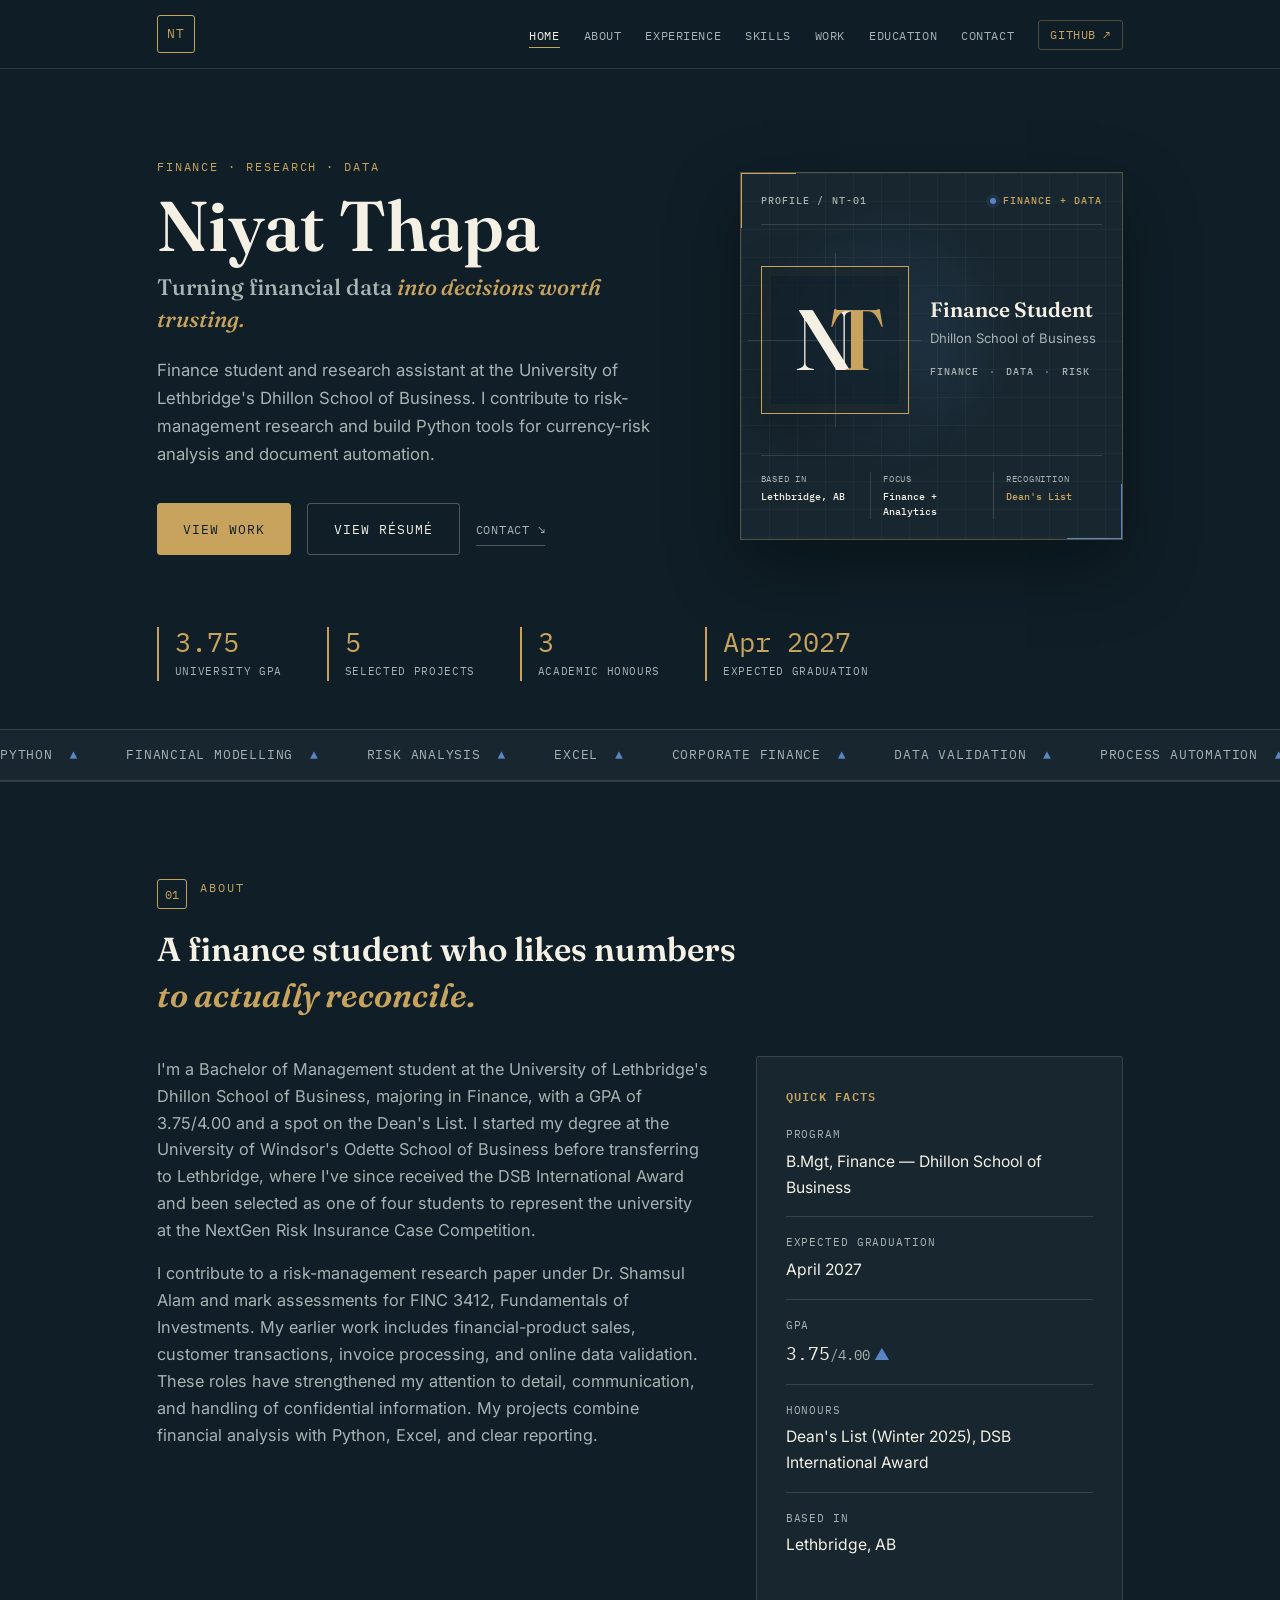
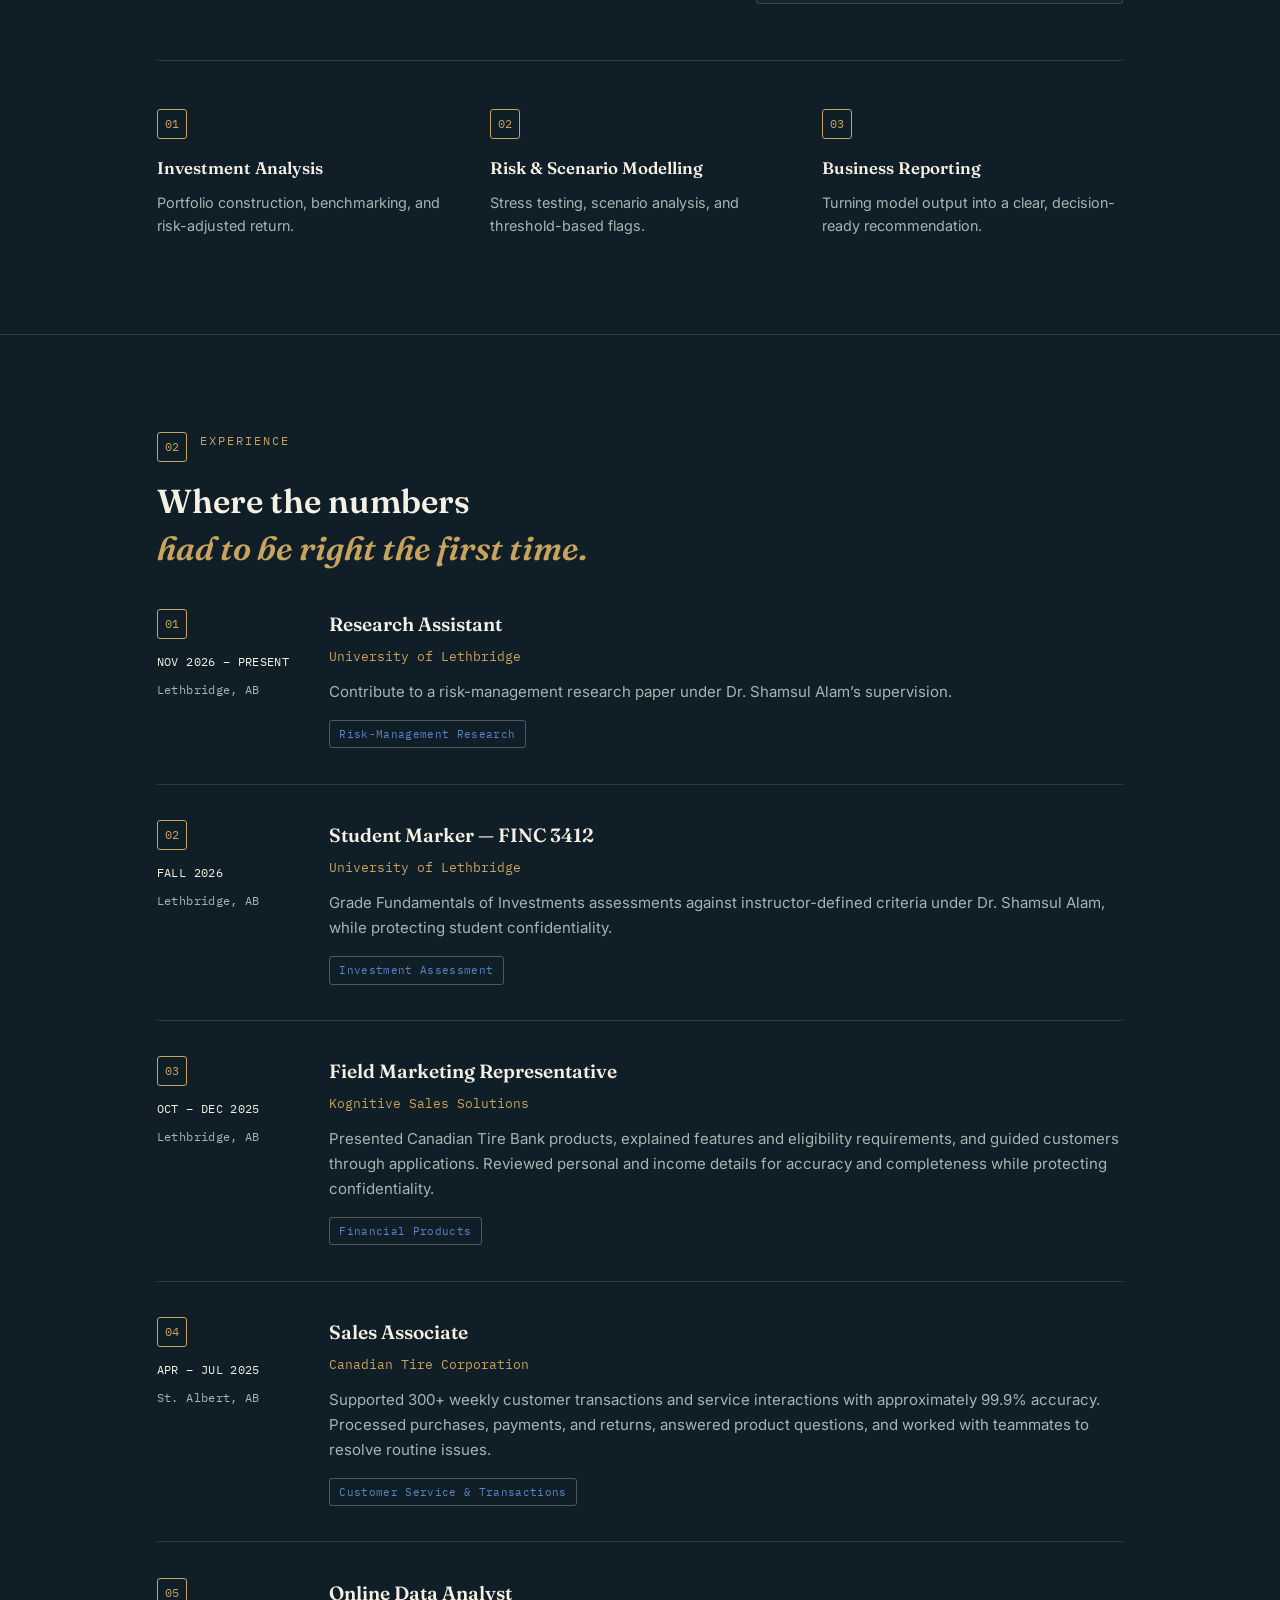
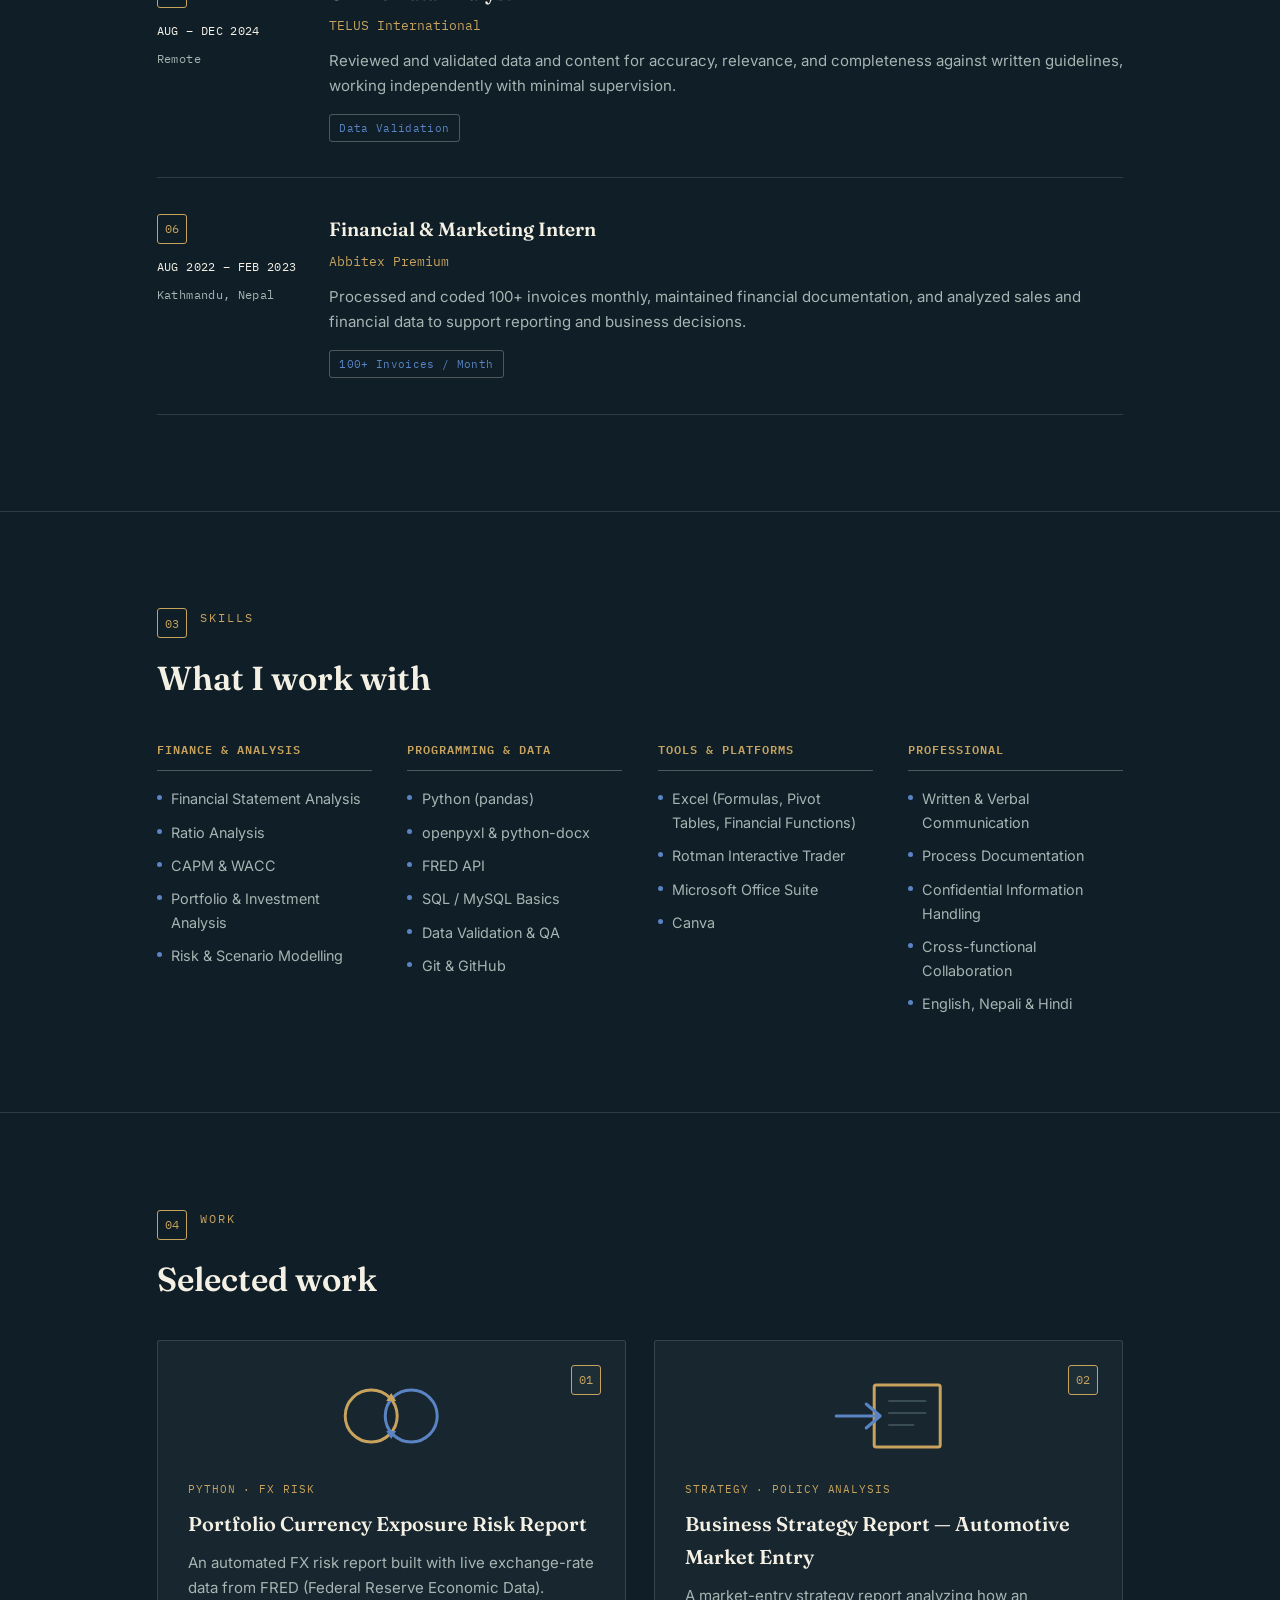
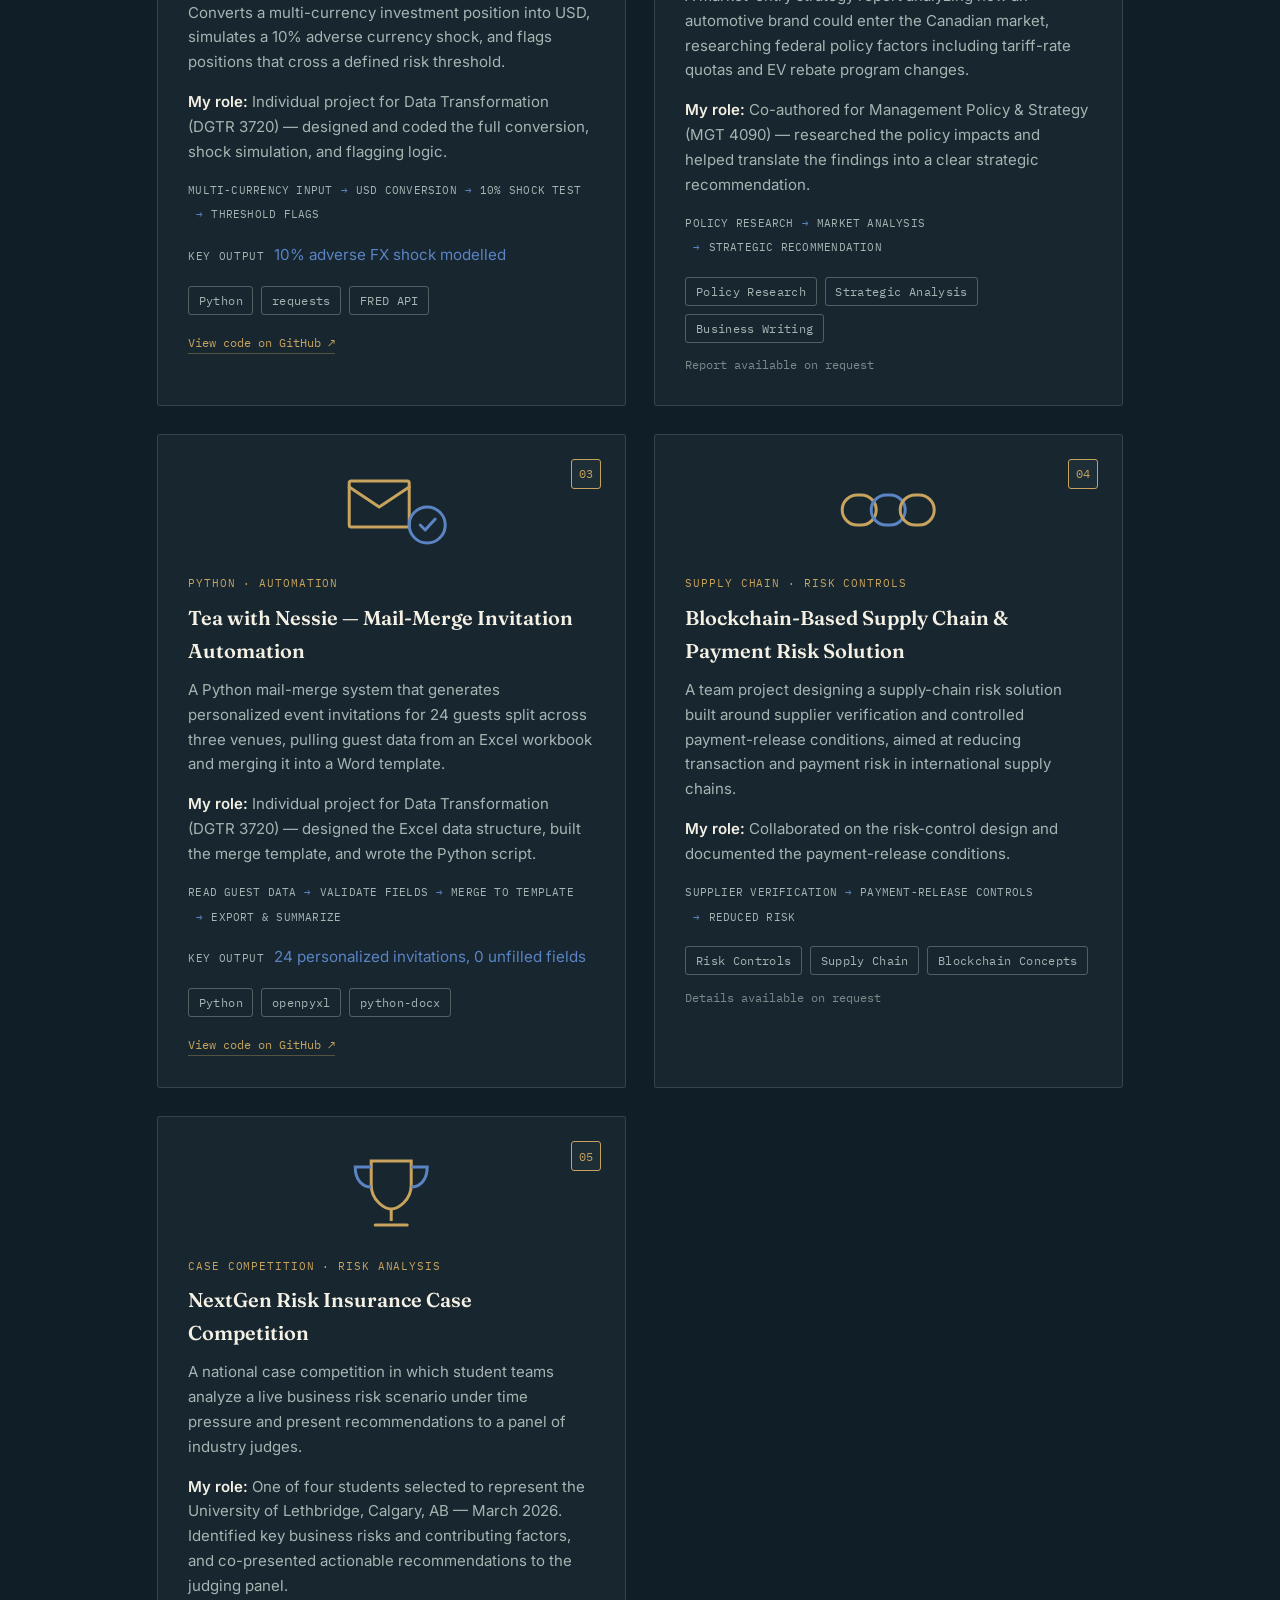
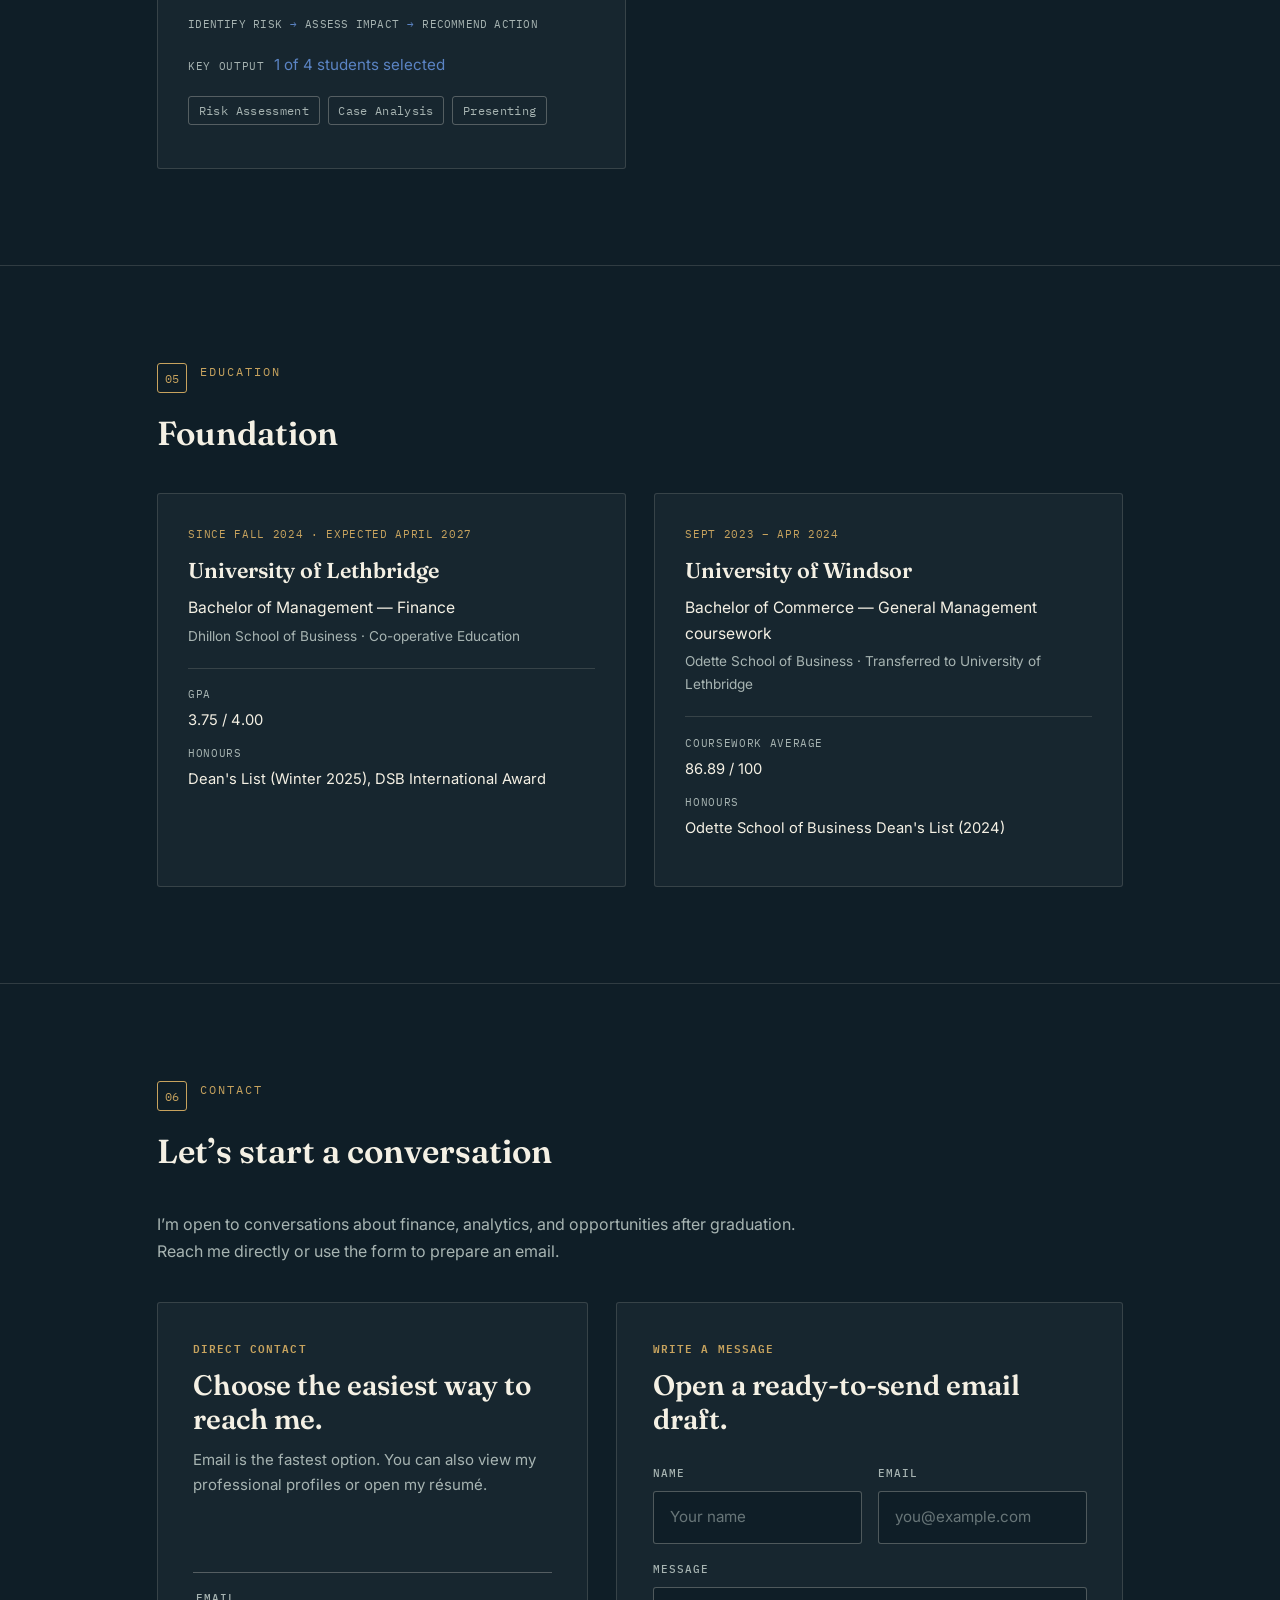
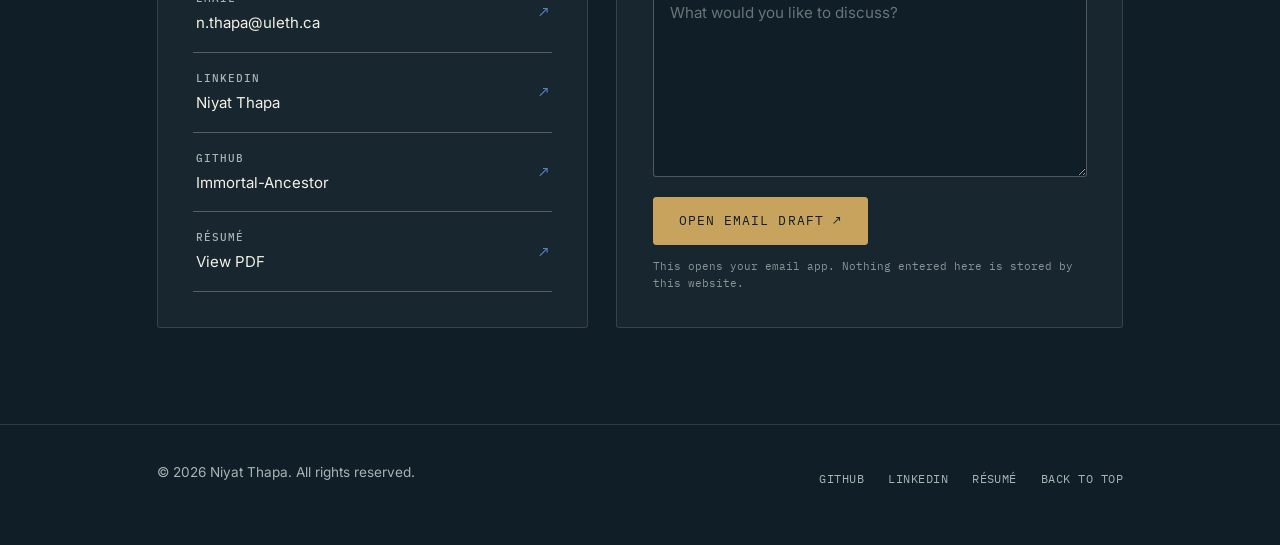
==== index.html @ 7228354c "Update Niyat Thapa’s portfolio and current experience" ====
<!DOCTYPE html>
<html lang="en">
<head>
    <meta charset="UTF-8">
    <meta name="viewport" content="width=device-width, initial-scale=1.0">
    <title>Niyat Thapa | Finance Portfolio</title>
    <meta name="description" content="Niyat Thapa — Finance student, research assistant, and student marker at the University of Lethbridge. Projects in financial analysis, Python automation, and risk.">
    <meta name="theme-color" content="#0F1E27">
    <meta property="og:title" content="Niyat Thapa | Finance Portfolio">
    <meta property="og:description" content="Finance, risk-management research, Python automation, and business strategy projects by Niyat Thapa.">
    <meta property="og:type" content="website">
    <meta property="og:url" content="https://immortal-ancestor.github.io/">
    <link rel="canonical" href="https://immortal-ancestor.github.io/">

    <link rel="preconnect" href="https://fonts.googleapis.com">
    <link rel="preconnect" href="https://fonts.gstatic.com" crossorigin>
    <link href="https://fonts.googleapis.com/css2?family=Fraunces:ital,opsz,wght@0,9..144,500;0,9..144,600;0,9..144,700;1,9..144,500;1,9..144,600&family=IBM+Plex+Mono:wght@400;500;600&family=Inter:wght@400;500;600;700&display=swap" rel="stylesheet">
    <link rel="stylesheet" href="style.css?v=20260805-nt3">
</head>
<body>

    <header class="site-header" id="siteHeader">
        <div class="container header-inner">
            <a href="#home" class="logo" aria-label="Niyat Thapa, back to top">
                <span class="logo-mark">NT</span>
            </a>

            <nav class="nav" aria-label="Primary">
                <ul class="nav-links" id="navLinks">
                    <li><a href="#home" class="nav-link">Home</a></li>
                    <li><a href="#about" class="nav-link">About</a></li>
                    <li><a href="#experience" class="nav-link">Experience</a></li>
                    <li><a href="#skills" class="nav-link">Skills</a></li>
                    <li><a href="#projects" class="nav-link">Work</a></li>
                    <li><a href="#education" class="nav-link">Education</a></li>
                    <li><a href="#contact" class="nav-link">Contact</a></li>
                    <li><a href="https://github.com/Immortal-Ancestor" class="nav-link nav-cta" target="_blank" rel="noopener">GitHub ↗</a></li>
                </ul>
            </nav>

            <button class="nav-toggle" id="navToggle" aria-label="Toggle navigation menu" aria-expanded="false" aria-controls="navLinks">
                <span></span><span></span><span></span>
            </button>
        </div>
    </header>

    <main>

        <!-- ================= HERO ================= -->
        <section class="hero" id="home">
            <div class="container hero-inner">
                <div class="hero-copy reveal">
                    <p class="eyebrow">FINANCE · RESEARCH · DATA</p>
                    <h1 class="hero-name">Niyat Thapa</h1>
                    <p class="hero-tagline">Turning financial data <em>into decisions worth trusting.</em></p>
                    <p class="hero-intro">
                        Finance student and research assistant at the University of
                        Lethbridge's Dhillon School of Business. I contribute to
                        risk-management research and build Python tools for currency-risk
                        analysis and document automation.
                    </p>
                    <div class="hero-actions">
                        <a href="#projects" class="btn btn-primary">View Work</a>
                        <a href="niyat-thapa-resume.pdf" class="btn btn-ghost" target="_blank" rel="noopener">View Résumé</a>
                        <a href="#contact" class="hero-text-link">Contact ↘</a>
                    </div>
                </div>

                <div class="hero-visual reveal">
                    <article class="identity-card" aria-label="Niyat Thapa profile">
                        <div class="identity-topline">
                            <span>PROFILE / NT-01</span>
                            <span class="identity-status"><i aria-hidden="true"></i>Finance + Data</span>
                        </div>

                        <div class="identity-core">
                            <div class="identity-monogram" aria-hidden="true">
                                <span class="monogram-n">N</span>
                                <span class="monogram-t">T</span>
                            </div>
                            <div class="identity-summary">
                                <p class="identity-role">Finance Student</p>
                                <p class="identity-school">Dhillon School of Business</p>
                                <p class="identity-specialism">Finance <span>·</span> Data <span>·</span> Risk</p>
                            </div>
                        </div>

                        <dl class="identity-details">
                            <div>
                                <dt>Based in</dt>
                                <dd>Lethbridge, AB</dd>
                            </div>
                            <div>
                                <dt>Focus</dt>
                                <dd>Finance + Analytics</dd>
                            </div>
                            <div class="identity-accent">
                                <dt>Recognition</dt>
                                <dd>Dean's List</dd>
                            </div>
                        </dl>
                    </article>
                </div>
            </div>

            <div class="container">
                <div class="stat-strip reveal">
                    <div class="stat-tile">
                        <span class="stat-value" data-count="3.75" data-decimals="2">3.75</span>
                        <span class="stat-label">University GPA</span>
                    </div>
                    <div class="stat-tile">
                        <span class="stat-value" data-count="5" data-decimals="0">5</span>
                        <span class="stat-label">Selected Projects</span>
                    </div>
                    <div class="stat-tile">
                        <span class="stat-value" data-count="3" data-decimals="0">3</span>
                        <span class="stat-label">Academic Honours</span>
                    </div>
                    <div class="stat-tile">
                        <span class="stat-static">Apr 2027</span>
                        <span class="stat-label">Expected Graduation</span>
                    </div>
                </div>
            </div>

            <div class="ticker" aria-hidden="true">
                <div class="ticker-track">
                    <span>PYTHON&nbsp;<em>▲</em></span>
                    <span>FINANCIAL MODELLING&nbsp;<em>▲</em></span>
                    <span>RISK ANALYSIS&nbsp;<em>▲</em></span>
                    <span>EXCEL&nbsp;<em>▲</em></span>
                    <span>CORPORATE FINANCE&nbsp;<em>▲</em></span>
                    <span>DATA VALIDATION&nbsp;<em>▲</em></span>
                    <span>PROCESS AUTOMATION&nbsp;<em>▲</em></span>
                    <span>INVESTMENT RESEARCH&nbsp;<em>▲</em></span>
                    <span>PYTHON&nbsp;<em>▲</em></span>
                    <span>FINANCIAL MODELLING&nbsp;<em>▲</em></span>
                    <span>RISK ANALYSIS&nbsp;<em>▲</em></span>
                    <span>EXCEL&nbsp;<em>▲</em></span>
                    <span>CORPORATE FINANCE&nbsp;<em>▲</em></span>
                    <span>DATA VALIDATION&nbsp;<em>▲</em></span>
                    <span>PROCESS AUTOMATION&nbsp;<em>▲</em></span>
                    <span>INVESTMENT RESEARCH&nbsp;<em>▲</em></span>
                </div>
            </div>
        </section>

        <!-- ================= ABOUT ================= -->
        <section class="section about" id="about">
            <div class="container">
                <div class="eyebrow-row reveal">
                    <span class="index-chip">01</span>
                    <p class="eyebrow">ABOUT</p>
                </div>
                <h2 class="section-title reveal">A finance student who likes numbers<br><em>to actually reconcile.</em></h2>

                <div class="about-grid">
                    <div class="about-text reveal">
                        <p>
                            I'm a Bachelor of Management student at the University
                            of Lethbridge's Dhillon School of Business, majoring in Finance,
                            with a GPA of 3.75/4.00 and a spot on the Dean's List.
                            I started my degree at the University of Windsor's Odette School
                            of Business before transferring to Lethbridge, where I've since
                            received the DSB International Award and been selected as one of
                            four students to represent the university at the NextGen Risk
                            Insurance Case Competition.
                        </p>
                        <p>
                            I contribute to a risk-management research paper under
                            Dr. Shamsul Alam and mark assessments for FINC 3412,
                            Fundamentals of Investments. My earlier work includes
                            financial-product sales, customer transactions, invoice
                            processing, and online data validation. These roles have
                            strengthened my attention to detail, communication, and
                            handling of confidential information. My projects combine
                            financial analysis with Python, Excel, and clear reporting.
                        </p>
                    </div>

                    <aside class="fact-card reveal">
                        <h3>Quick Facts</h3>
                        <dl class="fact-list">
                            <div class="fact">
                                <dt>Program</dt>
                                <dd>B.Mgt, Finance — Dhillon School of Business</dd>
                            </div>
                            <div class="fact">
                                <dt>Expected Graduation</dt>
                                <dd>April 2027</dd>
                            </div>
                            <div class="fact">
                                <dt>GPA</dt>
                                <dd><span class="gpa">3.75<span class="gpa-max">/4.00</span></span> <span class="gpa-up" aria-hidden="true">▲</span></dd>
                            </div>
                            <div class="fact">
                                <dt>Honours</dt>
                                <dd>Dean's List (Winter 2025), DSB International Award</dd>
                            </div>
                            <div class="fact">
                                <dt>Based in</dt>
                                <dd>Lethbridge, AB</dd>
                            </div>
                        </dl>
                    </aside>
                </div>

                <div class="focus-triad">
                    <div class="focus-item reveal">
                        <span class="index-chip">01</span>
                        <h4>Investment Analysis</h4>
                        <p>Portfolio construction, benchmarking, and risk-adjusted return.</p>
                    </div>
                    <div class="focus-item reveal">
                        <span class="index-chip">02</span>
                        <h4>Risk &amp; Scenario Modelling</h4>
                        <p>Stress testing, scenario analysis, and threshold-based flags.</p>
                    </div>
                    <div class="focus-item reveal">
                        <span class="index-chip">03</span>
                        <h4>Business Reporting</h4>
                        <p>Turning model output into a clear, decision-ready recommendation.</p>
                    </div>
                </div>
            </div>
        </section>

        <!-- ================= EXPERIENCE ================= -->
        <section class="section experience" id="experience">
            <div class="container">
                <div class="eyebrow-row reveal">
                    <span class="index-chip">02</span>
                    <p class="eyebrow">EXPERIENCE</p>
                </div>
                <h2 class="section-title reveal">Where the numbers<br><em>had to be right the first time.</em></h2>

                <div class="timeline">
                    <article class="timeline-item reveal">
                        <div class="timeline-meta">
                            <span class="index-chip">01</span>
                            <p class="timeline-dates">NOV 2026 – PRESENT</p>
                            <p class="timeline-place">Lethbridge, AB</p>
                        </div>
                        <div class="timeline-body">
                            <h3>Research Assistant</h3>
                            <p class="timeline-company">University of Lethbridge</p>
                            <p class="timeline-desc">Contribute to a risk-management research paper under Dr. Shamsul Alam’s supervision.</p>
                            <span class="timeline-tag">Risk-Management Research</span>
                        </div>
                    </article>

                    <article class="timeline-item reveal">
                        <div class="timeline-meta">
                            <span class="index-chip">02</span>
                            <p class="timeline-dates">FALL 2026</p>
                            <p class="timeline-place">Lethbridge, AB</p>
                        </div>
                        <div class="timeline-body">
                            <h3>Student Marker — FINC 3412</h3>
                            <p class="timeline-company">University of Lethbridge</p>
                            <p class="timeline-desc">Grade Fundamentals of Investments assessments against instructor-defined criteria under Dr. Shamsul Alam, while protecting student confidentiality.</p>
                            <span class="timeline-tag">Investment Assessment</span>
                        </div>
                    </article>

                    <article class="timeline-item reveal">
                        <div class="timeline-meta">
                            <span class="index-chip">03</span>
                            <p class="timeline-dates">OCT – DEC 2025</p>
                            <p class="timeline-place">Lethbridge, AB</p>
                        </div>
                        <div class="timeline-body">
                            <h3>Field Marketing Representative</h3>
                            <p class="timeline-company">Kognitive Sales Solutions</p>
                            <p class="timeline-desc">
                                Presented Canadian Tire Bank products, explained features
                                and eligibility requirements, and guided customers through
                                applications. Reviewed personal and income details for
                                accuracy and completeness while protecting confidentiality.
                            </p>
                            <span class="timeline-tag">Financial Products</span>
                        </div>
                    </article>

                    <article class="timeline-item reveal">
                        <div class="timeline-meta">
                            <span class="index-chip">04</span>
                            <p class="timeline-dates">APR – JUL 2025</p>
                            <p class="timeline-place">St. Albert, AB</p>
                        </div>
                        <div class="timeline-body">
                            <h3>Sales Associate</h3>
                            <p class="timeline-company">Canadian Tire Corporation</p>
                            <p class="timeline-desc">
                                Supported 300+ weekly customer transactions and service
                                interactions with approximately 99.9% accuracy. Processed
                                purchases, payments, and returns, answered product questions,
                                and worked with teammates to resolve routine issues.
                            </p>
                            <span class="timeline-tag">Customer Service &amp; Transactions</span>
                        </div>
                    </article>

                    <article class="timeline-item reveal">
                        <div class="timeline-meta">
                            <span class="index-chip">05</span>
                            <p class="timeline-dates">AUG – DEC 2024</p>
                            <p class="timeline-place">Remote</p>
                        </div>
                        <div class="timeline-body">
                            <h3>Online Data Analyst</h3>
                            <p class="timeline-company">TELUS International</p>
                            <p class="timeline-desc">
                                Reviewed and validated data and content for accuracy,
                                relevance, and completeness against written guidelines,
                                working independently with minimal supervision.
                            </p>
                            <span class="timeline-tag">Data Validation</span>
                        </div>
                    </article>

                    <article class="timeline-item reveal">
                        <div class="timeline-meta">
                            <span class="index-chip">06</span>
                            <p class="timeline-dates">AUG 2022 – FEB 2023</p>
                            <p class="timeline-place">Kathmandu, Nepal</p>
                        </div>
                        <div class="timeline-body">
                            <h3>Financial &amp; Marketing Intern</h3>
                            <p class="timeline-company">Abbitex Premium</p>
                            <p class="timeline-desc">
                                Processed and coded 100+ invoices monthly, maintained
                                financial documentation, and analyzed sales and financial
                                data to support reporting and business decisions.
                            </p>
                            <span class="timeline-tag">100+ Invoices / Month</span>
                        </div>
                    </article>
                </div>
            </div>
        </section>

        <!-- ================= SKILLS ================= -->
        <section class="section skills" id="skills">
            <div class="container">
                <div class="eyebrow-row reveal">
                    <span class="index-chip">03</span>
                    <p class="eyebrow">SKILLS</p>
                </div>
                <h2 class="section-title reveal">What I work with</h2>

                <div class="skills-grid">
                    <div class="skill-group reveal">
                        <h3>Finance &amp; Analysis</h3>
                        <ul class="tag-list">
                            <li class="tag">Financial Statement Analysis</li>
                            <li class="tag">Ratio Analysis</li>
                            <li class="tag">CAPM &amp; WACC</li>
                            <li class="tag">Portfolio &amp; Investment Analysis</li>
                            <li class="tag">Risk &amp; Scenario Modelling</li>
                        </ul>
                    </div>

                    <div class="skill-group reveal">
                        <h3>Programming &amp; Data</h3>
                        <ul class="tag-list">
                            <li class="tag">Python (pandas)</li>
                            <li class="tag">openpyxl &amp; python-docx</li>
                            <li class="tag">FRED API</li>
                            <li class="tag">SQL / MySQL Basics</li>
                            <li class="tag">Data Validation &amp; QA</li>
                            <li class="tag">Git &amp; GitHub</li>
                        </ul>
                    </div>

                    <div class="skill-group reveal">
                        <h3>Tools &amp; Platforms</h3>
                        <ul class="tag-list">
                            <li class="tag">Excel (Formulas, Pivot Tables, Financial Functions)</li>
                            <li class="tag">Rotman Interactive Trader</li>
                            <li class="tag">Microsoft Office Suite</li>
                            <li class="tag">Canva</li>
                        </ul>
                    </div>

                    <div class="skill-group reveal">
                        <h3>Professional</h3>
                        <ul class="tag-list">
                            <li class="tag">Written &amp; Verbal Communication</li>
                            <li class="tag">Process Documentation</li>
                            <li class="tag">Confidential Information Handling</li>
                            <li class="tag">Cross-functional Collaboration</li>
                            <li class="tag">English, Nepali &amp; Hindi</li>
                        </ul>
                    </div>
                </div>
            </div>
        </section>

        <!-- ================= PROJECTS ================= -->
        <section class="section projects" id="projects">
            <div class="container">
                <div class="eyebrow-row reveal">
                    <span class="index-chip">04</span>
                    <p class="eyebrow">WORK</p>
                </div>
                <h2 class="section-title reveal">Selected work</h2>

                <div class="projects-grid">

                    <article class="project-card reveal">
                        <span class="index-chip project-index">01</span>
                        <div class="project-visual">
                            <svg viewBox="0 0 120 90" fill="none" role="img" aria-label="Overlapping circles representing multi-currency portfolio exposure">
                                <circle cx="40" cy="45" r="26" stroke="#C7A35E" stroke-width="3"/>
                                <circle cx="80" cy="45" r="26" stroke="#5B84C4" stroke-width="3"/>
                                <path d="M55 30 L65 30 L60 22 Z" fill="#C7A35E"/>
                                <path d="M65 60 L55 60 L60 68 Z" fill="#5B84C4"/>
                            </svg>
                        </div>
                        <p class="project-docket">PYTHON · FX RISK</p>
                        <h3>Portfolio Currency Exposure Risk Report</h3>
                        <p class="project-desc">
                            An automated FX risk report built with live exchange-rate data
                            from FRED (Federal Reserve Economic Data). Converts a
                            multi-currency investment position into USD, simulates a 10%
                            adverse currency shock, and flags positions that cross a defined
                            risk threshold.
                        </p>
                        <p class="project-role">
                            <strong>My role:</strong> Individual project for Data
                            Transformation (DGTR 3720) — designed and coded the full
                            conversion, shock simulation, and flagging logic.
                        </p>
                        <ul class="project-flow">
                            <li>Multi-currency input</li><li>USD conversion</li><li>10% shock test</li><li>Threshold flags</li>
                        </ul>
                        <p class="project-key"><span>Key output</span>10% adverse FX shock modelled</p>
                        <ul class="project-tech">
                            <li>Python</li><li>requests</li><li>FRED API</li>
                        </ul>
                        <a class="project-link-note" href="https://github.com/Immortal-Ancestor/currency-risk-report" target="_blank" rel="noopener">View code on GitHub ↗</a>
                    </article>

                    <article class="project-card reveal">
                        <span class="index-chip project-index">02</span>
                        <div class="project-visual">
                            <svg viewBox="0 0 120 90" fill="none" role="img" aria-label="Document and arrow representing an automotive market-entry strategy report">
                                <rect x="46" y="14" width="66" height="62" rx="2" stroke="#C7A35E" stroke-width="3"/>
                                <path d="M8 45 H50" stroke="#5B84C4" stroke-width="3" stroke-linecap="round"/>
                                <path d="M38 33 L52 45 L38 57" stroke="#5B84C4" stroke-width="3" stroke-linecap="round" stroke-linejoin="round"/>
                                <line x1="60" y1="30" x2="98" y2="30" stroke="#3A4C55" stroke-width="2"/>
                                <line x1="60" y1="42" x2="98" y2="42" stroke="#3A4C55" stroke-width="2"/>
                                <line x1="60" y1="54" x2="86" y2="54" stroke="#3A4C55" stroke-width="2"/>
                            </svg>
                        </div>
                        <p class="project-docket">STRATEGY · POLICY ANALYSIS</p>
                        <h3>Business Strategy Report — Automotive Market Entry</h3>
                        <p class="project-desc">
                            A market-entry strategy report analyzing how an automotive brand
                            could enter the Canadian market, researching federal policy
                            factors including tariff-rate quotas and EV rebate program
                            changes.
                        </p>
                        <p class="project-role">
                            <strong>My role:</strong> Co-authored for Management Policy &amp;
                            Strategy (MGT 4090) — researched the policy impacts and helped
                            translate the findings into a clear strategic recommendation.
                        </p>
                        <ul class="project-flow">
                            <li>Policy research</li><li>Market analysis</li><li>Strategic recommendation</li>
                        </ul>
                        <ul class="project-tech">
                            <li>Policy Research</li><li>Strategic Analysis</li><li>Business Writing</li>
                        </ul>
                        <p class="project-link-note">Report available on request</p>
                    </article>

                    <article class="project-card reveal">
                        <span class="index-chip project-index">03</span>
                        <div class="project-visual">
                            <svg viewBox="0 0 120 90" fill="none" role="img" aria-label="Envelope and check mark representing automated invitation generation">
                                <rect x="18" y="16" width="60" height="46" rx="2" stroke="#C7A35E" stroke-width="3"/>
                                <path d="M18 22 L48 42 L78 22" stroke="#C7A35E" stroke-width="3" stroke-linecap="round" stroke-linejoin="round"/>
                                <circle cx="96" cy="60" r="18" stroke="#5B84C4" stroke-width="3"/>
                                <path d="M89 60 L94 65 L104 54" stroke="#5B84C4" stroke-width="3" stroke-linecap="round" stroke-linejoin="round"/>
                            </svg>
                        </div>
                        <p class="project-docket">PYTHON · AUTOMATION</p>
                        <h3>Tea with Nessie — Mail-Merge Invitation Automation</h3>
                        <p class="project-desc">
                            A Python mail-merge system that generates personalized event
                            invitations for 24 guests split across three venues, pulling guest
                            data from an Excel workbook and merging it into a Word template.
                        </p>
                        <p class="project-role">
                            <strong>My role:</strong> Individual project for Data
                            Transformation (DGTR 3720) — designed the Excel data structure,
                            built the merge template, and wrote the Python script.
                        </p>
                        <ul class="project-flow">
                            <li>Read guest data</li><li>Validate fields</li><li>Merge to template</li><li>Export &amp; summarize</li>
                        </ul>
                        <p class="project-key"><span>Key output</span>24 personalized invitations, 0 unfilled fields</p>
                        <ul class="project-tech">
                            <li>Python</li><li>openpyxl</li><li>python-docx</li>
                        </ul>
                        <a class="project-link-note" href="https://github.com/Immortal-Ancestor/Immortal-Ancestor-tea-with-nessie" target="_blank" rel="noopener">View code on GitHub ↗</a>
                    </article>

                    <article class="project-card reveal">
                        <span class="index-chip project-index">04</span>
                        <div class="project-visual">
                            <svg viewBox="0 0 120 90" fill="none" role="img" aria-label="Connected links representing supply-chain payment controls">
                                <rect x="14" y="30" width="34" height="30" rx="15" stroke="#C7A35E" stroke-width="3"/>
                                <rect x="43" y="30" width="34" height="30" rx="15" stroke="#5B84C4" stroke-width="3"/>
                                <rect x="72" y="30" width="34" height="30" rx="15" stroke="#C7A35E" stroke-width="3"/>
                            </svg>
                        </div>
                        <p class="project-docket">SUPPLY CHAIN · RISK CONTROLS</p>
                        <h3>Blockchain-Based Supply Chain &amp; Payment Risk Solution</h3>
                        <p class="project-desc">
                            A team project designing a supply-chain risk solution built
                            around supplier verification and controlled payment-release
                            conditions, aimed at reducing transaction and payment risk in
                            international supply chains.
                        </p>
                        <p class="project-role">
                            <strong>My role:</strong> Collaborated on the risk-control design
                            and documented the payment-release conditions.
                        </p>
                        <ul class="project-flow">
                            <li>Supplier verification</li><li>Payment-release controls</li><li>Reduced risk</li>
                        </ul>
                        <ul class="project-tech">
                            <li>Risk Controls</li><li>Supply Chain</li><li>Blockchain Concepts</li>
                        </ul>
                        <p class="project-link-note">Details available on request</p>
                    </article>

                    <article class="project-card reveal">
                        <span class="index-chip project-index">05</span>
                        <div class="project-visual">
                            <svg viewBox="0 0 120 90" fill="none" role="img" aria-label="Trophy representing the NextGen Risk Insurance Case Competition">
                                <path d="M40 14 H80 V38 C80 54 66 62 60 62 C54 62 40 54 40 38 Z" stroke="#C7A35E" stroke-width="3"/>
                                <path d="M40 20 H24 C24 34 32 40 40 40" stroke="#5B84C4" stroke-width="3"/>
                                <path d="M80 20 H96 C96 34 88 40 80 40" stroke="#5B84C4" stroke-width="3"/>
                                <line x1="60" y1="62" x2="60" y2="74" stroke="#C7A35E" stroke-width="3"/>
                                <line x1="44" y1="78" x2="76" y2="78" stroke="#C7A35E" stroke-width="3" stroke-linecap="round"/>
                            </svg>
                        </div>
                        <p class="project-docket">CASE COMPETITION · RISK ANALYSIS</p>
                        <h3>NextGen Risk Insurance Case Competition</h3>
                        <p class="project-desc">
                            A national case competition in which student teams analyze a
                            live business risk scenario under time pressure and present
                            recommendations to a panel of industry judges.
                        </p>
                        <p class="project-role">
                            <strong>My role:</strong> One of four students selected to
                            represent the University of Lethbridge, Calgary, AB — March 2026.
                            Identified key business risks and contributing factors, and
                            co-presented actionable recommendations to the judging panel.
                        </p>
                        <ul class="project-flow">
                            <li>Identify risk</li><li>Assess impact</li><li>Recommend action</li>
                        </ul>
                        <p class="project-key"><span>Key output</span>1 of 4 students selected</p>
                        <ul class="project-tech">
                            <li>Risk Assessment</li><li>Case Analysis</li><li>Presenting</li>
                        </ul>
                    </article>

                </div>
            </div>
        </section>

        <!-- ================= EDUCATION ================= -->
        <section class="section education" id="education">
            <div class="container">
                <div class="eyebrow-row reveal">
                    <span class="index-chip">05</span>
                    <p class="eyebrow">EDUCATION</p>
                </div>
                <h2 class="section-title reveal">Foundation</h2>

                <div class="edu-grid">
                    <article class="edu-card reveal">
                        <p class="edu-dates">SINCE FALL 2024 · EXPECTED APRIL 2027</p>
                        <h3>University of Lethbridge</h3>
                        <p class="edu-degree">Bachelor of Management — Finance</p>
                        <p class="edu-detail">Dhillon School of Business · Co-operative Education</p>
                        <dl class="edu-stats">
                            <div><dt>GPA</dt><dd>3.75 / 4.00</dd></div>
                            <div><dt>Honours</dt><dd>Dean's List (Winter 2025), DSB International Award</dd></div>
                        </dl>
                    </article>

                    <article class="edu-card reveal">
                        <p class="edu-dates">SEPT 2023 – APR 2024</p>
                        <h3>University of Windsor</h3>
                        <p class="edu-degree">Bachelor of Commerce — General Management coursework</p>
                        <p class="edu-detail">Odette School of Business · Transferred to University of Lethbridge</p>
                        <dl class="edu-stats">
                            <div><dt>Coursework Average</dt><dd>86.89 / 100</dd></div>
                            <div><dt>Honours</dt><dd>Odette School of Business Dean's List (2024)</dd></div>
                        </dl>
                    </article>
                </div>
            </div>
        </section>

        <!-- ================= CONTACT ================= -->
        <section class="section contact" id="contact">
            <div class="container">
                <div class="eyebrow-row reveal">
                    <span class="index-chip">06</span>
                    <p class="eyebrow">CONTACT</p>
                </div>
                <h2 class="section-title reveal">Let’s start a conversation</h2>
                <p class="contact-intro reveal">
                    I’m open to conversations about finance, analytics, and opportunities
                    after graduation. Reach me directly or use the form to prepare an email.
                </p>

                <div class="contact-grid">
                    <aside class="contact-panel reveal" aria-labelledby="contact-direct-title">
                        <p class="contact-panel-kicker">Direct contact</p>
                        <h3 id="contact-direct-title">Choose the easiest way to reach me.</h3>
                        <p class="contact-panel-copy">
                            Email is the fastest option. You can also view my professional
                            profiles or open my résumé.
                        </p>

                        <div class="contact-list">
                            <a class="contact-item" href="mailto:n.thapa@uleth.ca">
                                <span class="contact-item-copy">
                                    <span class="contact-label">Email</span>
                                    <span class="contact-value">n.thapa@uleth.ca</span>
                                </span>
                                <span class="contact-arrow" aria-hidden="true">↗</span>
                            </a>

                            <a class="contact-item" href="https://www.linkedin.com/in/niyat-thapa-229028308" target="_blank" rel="noopener">
                                <span class="contact-item-copy">
                                    <span class="contact-label">LinkedIn</span>
                                    <span class="contact-value">Niyat Thapa</span>
                                </span>
                                <span class="contact-arrow" aria-hidden="true">↗</span>
                            </a>

                            <a class="contact-item" href="https://github.com/Immortal-Ancestor" target="_blank" rel="noopener">
                                <span class="contact-item-copy">
                                    <span class="contact-label">GitHub</span>
                                    <span class="contact-value">Immortal-Ancestor</span>
                                </span>
                                <span class="contact-arrow" aria-hidden="true">↗</span>
                            </a>

                            <a class="contact-item" href="niyat-thapa-resume.pdf" target="_blank" rel="noopener">
                                <span class="contact-item-copy">
                                    <span class="contact-label">Résumé</span>
                                    <span class="contact-value">View PDF</span>
                                </span>
                                <span class="contact-arrow" aria-hidden="true">↗</span>
                            </a>
                        </div>
                    </aside>

                    <form class="contact-form reveal" id="contactForm" aria-describedby="contactNote">
                        <p class="contact-panel-kicker">Write a message</p>
                        <h3>Open a ready-to-send email draft.</h3>

                        <div class="form-row">
                            <div class="form-field">
                                <label for="contactName">Name</label>
                                <input type="text" id="contactName" name="name" autocomplete="name" placeholder="Your name" required>
                            </div>

                            <div class="form-field">
                                <label for="contactEmail">Email</label>
                                <input type="email" id="contactEmail" name="email" autocomplete="email" placeholder="you@example.com" required>
                            </div>
                        </div>

                        <div class="form-field">
                            <label for="contactMessage">Message</label>
                            <textarea id="contactMessage" name="message" rows="7" placeholder="What would you like to discuss?" required></textarea>
                        </div>

                        <button type="submit" class="btn btn-primary contact-submit">
                            Open Email Draft <span aria-hidden="true">↗</span>
                        </button>
                        <p class="contact-note" id="contactNote">
                            This opens your email app. Nothing entered here is stored by this website.
                        </p>
                    </form>
                </div>
            </div>
        </section>

    </main>

    <footer class="site-footer">
        <div class="container footer-inner">
            <div>
                <p>&copy; <span id="year"></span> Niyat Thapa. All rights reserved.</p>
            </div>
            <div class="footer-links">
                <a href="https://github.com/Immortal-Ancestor" target="_blank" rel="noopener">GitHub</a>
                <a href="https://www.linkedin.com/in/niyat-thapa-229028308" target="_blank" rel="noopener">LinkedIn</a>
                <a href="niyat-thapa-resume.pdf" target="_blank" rel="noopener">Résumé</a>
                <a href="#home">Back to top</a>
            </div>
        </div>
    </footer>

    <button id="scrollTop" class="scroll-top" aria-label="Scroll to top">↑</button>
    <script src="script.js?v=20260805-nt3" defer></script>
</body>
</html>
---- style.css ----
/* =========================================================
   Niyat Thapa — Portfolio
   Design: a finance "ledger" aesthetic — deep navy paper,
   brass and steel-blue ink, serif headings, monospace data.
   ========================================================= */

:root {
    /* colour */
    --ink: #0F1E27;
    --ink-raised: #17262F;
    --ink-raised-2: #1D2E37;
    --ivory: #F4F0E4;
    --ivory-dim: #A7B4B2;
    --brass: #C7A35E;
    --brass-soft: rgba(199, 163, 94, 0.35);
    --accent-blue: #5B84C4;
    --rule: rgba(244, 240, 228, 0.14);
    --rule-strong: rgba(244, 240, 228, 0.28);

    /* type */
    --font-display: "Fraunces", Georgia, serif;
    --font-mono: "IBM Plex Mono", "Courier New", monospace;
    --font-body: "Inter", -apple-system, BlinkMacSystemFont, sans-serif;

    /* layout */
    --max-width: 1120px;
    --gutter: 6%;
    --radius: 3px;
}

/* ---------- reset ---------- */
* { box-sizing: border-box; }
html { scroll-behavior: smooth; }

body {
    margin: 0;
    background: var(--ink);
    color: var(--ivory);
    font-family: var(--font-body);
    line-height: 1.65;
    -webkit-font-smoothing: antialiased;
}

h1, h2, h3, h4 { font-family: var(--font-display); font-weight: 600; margin: 0; }
p { margin: 0 0 1em; }
ul { margin: 0; padding: 0; list-style: none; }
a { color: inherit; text-decoration: none; }
img { max-width: 100%; height: auto; display: block; }

a:focus-visible,
button:focus-visible {
    outline: 2px solid var(--accent-blue);
    outline-offset: 3px;
}

.container {
    max-width: var(--max-width);
    margin: 0 auto;
    padding: 0 var(--gutter);
}

/* ---------- reveal-on-scroll ---------- */
.reveal {
    opacity: 0;
    transform: translateY(16px);
    transition: opacity 0.6s ease, transform 0.6s ease;
}
.reveal.in-view {
    opacity: 1;
    transform: translateY(0);
}
@media (prefers-reduced-motion: reduce) {
    .reveal { opacity: 1; transform: none; transition: none; }
    html { scroll-behavior: auto; }
}

/* ---------- eyebrow / section titles ---------- */
.eyebrow {
    font-family: var(--font-mono);
    font-size: 0.75rem;
    letter-spacing: 0.16em;
    text-transform: uppercase;
    color: var(--brass);
}

.eyebrow-row {
    display: flex;
    align-items: center;
    gap: 0.85rem;
    margin-bottom: 1.1rem;
}

.index-chip {
    display: inline-flex;
    align-items: center;
    justify-content: center;
    width: 30px;
    height: 30px;
    flex-shrink: 0;
    border: 1px solid var(--brass);
    border-radius: var(--radius);
    font-family: var(--font-mono);
    font-size: 0.72rem;
    color: var(--brass);
}

.section-title {
    font-size: clamp(1.6rem, 2.6vw, 2.1rem);
    line-height: 1.25;
    max-width: 34ch;
    margin-bottom: 2.5rem;
}
.section-title em {
    display: block;
    font-style: italic;
    color: var(--brass);
    margin-top: 0.15em;
}

.section { padding: 6rem 0; border-top: 1px solid var(--rule); }

/* ---------- buttons ---------- */
.btn {
    display: inline-block;
    font-family: var(--font-mono);
    font-size: 0.8rem;
    letter-spacing: 0.08em;
    text-transform: uppercase;
    padding: 0.9rem 1.6rem;
    border-radius: var(--radius);
    border: 1px solid transparent;
    transition: background 0.2s ease, border-color 0.2s ease, transform 0.15s ease;
}
.btn-primary {
    background: var(--brass);
    color: var(--ink);
    border-color: var(--brass);
}
.btn-primary:hover { background: #d6b46e; transform: translateY(-1px); }
.btn-ghost {
    border-color: var(--rule-strong);
    color: var(--ivory);
}
.btn-ghost:hover { border-color: var(--brass); color: var(--brass); }

/* =========================================================
   HEADER / NAV
   ========================================================= */
.site-header {
    position: sticky;
    top: 0;
    z-index: 100;
    background: rgba(15, 30, 39, 0.85);
    backdrop-filter: blur(8px);
    border-bottom: 1px solid var(--rule);
}

.header-inner {
    display: flex;
    align-items: center;
    justify-content: space-between;
    height: 68px;
}

.logo-mark {
    display: inline-flex;
    align-items: center;
    justify-content: center;
    width: 38px;
    height: 38px;
    border: 1px solid var(--brass);
    border-radius: var(--radius);
    font-family: var(--font-mono);
    font-size: 0.8rem;
    letter-spacing: 0.04em;
    color: var(--brass);
}

.nav-links {
    display: flex;
    align-items: center;
    gap: 1.5rem;
}

.nav-link {
    font-family: var(--font-mono);
    font-size: 0.72rem;
    letter-spacing: 0.05em;
    text-transform: uppercase;
    color: var(--ivory-dim);
    padding-bottom: 4px;
    border-bottom: 1px solid transparent;
    transition: color 0.2s ease, border-color 0.2s ease;
}
.nav-link:hover,
.nav-link.active {
    color: var(--ivory);
    border-color: var(--brass);
}

.nav-link.nav-cta {
    color: var(--brass);
    border: 1px solid var(--brass-soft);
    border-radius: var(--radius);
    padding: 0.4rem 0.7rem;
}
.nav-link.nav-cta:hover {
    border-color: var(--brass);
    background: var(--ink-raised-2);
}

.nav-toggle {
    display: none;
    flex-direction: column;
    justify-content: center;
    gap: 5px;
    width: 38px;
    height: 38px;
    background: none;
    border: 1px solid var(--rule-strong);
    border-radius: var(--radius);
    cursor: pointer;
}
.nav-toggle span {
    display: block;
    width: 16px;
    height: 2px;
    margin: 0 auto;
    background: var(--ivory);
    transition: transform 0.2s ease, opacity 0.2s ease;
}
.nav-toggle[aria-expanded="true"] span:nth-child(1) { transform: translateY(7px) rotate(45deg); }
.nav-toggle[aria-expanded="true"] span:nth-child(2) { opacity: 0; }
.nav-toggle[aria-expanded="true"] span:nth-child(3) { transform: translateY(-7px) rotate(-45deg); }

/* =========================================================
   HERO
   ========================================================= */
.hero {
    padding-top: 5.5rem;
    overflow: hidden;
}

.hero-inner {
    display: grid;
    grid-template-columns: 1.15fr 0.85fr;
    gap: 4rem;
    align-items: center;
    padding-bottom: 4.5rem;
}

.hero-name {
    font-size: clamp(2.6rem, 6vw, 4.4rem);
    line-height: 1.05;
    margin: 0.3rem 0 0.6rem;
}

.hero-tagline {
    font-family: var(--font-display);
    font-weight: 500;
    font-size: clamp(1.1rem, 2vw, 1.4rem);
    color: var(--ivory-dim);
    line-height: 1.4;
    margin-bottom: 1.4rem;
}
.hero-tagline em {
    font-style: italic;
    color: var(--brass);
}

.hero-intro {
    max-width: 46ch;
    color: var(--ivory-dim);
    font-size: 1.05rem;
    margin-bottom: 2.2rem;
}

.hero-actions { display: flex; gap: 1rem; flex-wrap: wrap; }

.hero-text-link {
    align-self: center;
    font-family: var(--font-mono);
    font-size: 0.78rem;
    letter-spacing: 0.06em;
    text-transform: uppercase;
    color: var(--ivory-dim);
    border-bottom: 1px solid var(--rule-strong);
    padding: 0.35rem 0;
}
.hero-text-link:hover { color: var(--brass); border-color: var(--brass); }

.hero-visual {
    justify-self: center;
    width: min(390px, 100%);
}

.identity-card {
    position: relative;
    padding: 1.25rem;
    overflow: hidden;
    background:
        linear-gradient(rgba(244, 240, 228, 0.035) 1px, transparent 1px),
        linear-gradient(90deg, rgba(244, 240, 228, 0.035) 1px, transparent 1px),
        radial-gradient(circle at 38% 45%, rgba(91, 132, 196, 0.18), transparent 42%),
        var(--ink-raised);
    background-size: 28px 28px, 28px 28px, auto, auto;
    border: 1px solid var(--brass-soft);
    box-shadow: 0 28px 65px rgba(0, 0, 0, 0.34);
}

.identity-card::before,
.identity-card::after {
    content: "";
    position: absolute;
    width: 54px;
    height: 54px;
    pointer-events: none;
}

.identity-card::before {
    top: -1px;
    left: -1px;
    border-top: 2px solid var(--brass);
    border-left: 2px solid var(--brass);
}

.identity-card::after {
    right: -1px;
    bottom: -1px;
    border-right: 2px solid var(--accent-blue);
    border-bottom: 2px solid var(--accent-blue);
}

.identity-topline {
    display: flex;
    align-items: center;
    justify-content: space-between;
    gap: 1rem;
    padding-bottom: 0.9rem;
    border-bottom: 1px solid var(--rule);
    font-family: var(--font-mono);
    font-size: 0.62rem;
    font-weight: 500;
    letter-spacing: 0.11em;
    text-transform: uppercase;
    color: var(--ivory-dim);
    white-space: nowrap;
}

.identity-status {
    display: inline-flex;
    align-items: center;
    gap: 0.45rem;
    color: var(--brass);
}

.identity-status i {
    width: 6px;
    height: 6px;
    border-radius: 50%;
    background: var(--accent-blue);
    box-shadow: 0 0 0 4px rgba(91, 132, 196, 0.12);
}

.identity-core {
    min-height: 230px;
    display: grid;
    grid-template-columns: 148px minmax(0, 1fr);
    align-items: center;
    gap: 1.35rem;
    padding: 1.35rem 0;
}

.identity-monogram {
    position: relative;
    isolation: isolate;
    width: 148px;
    height: 148px;
    display: flex;
    align-items: center;
    justify-content: center;
    border: 1px solid var(--brass);
    background: rgba(15, 30, 39, 0.68);
    box-shadow:
        inset 0 0 0 9px rgba(199, 163, 94, 0.045),
        0 18px 50px rgba(0, 0, 0, 0.22);
}

.identity-monogram::before,
.identity-monogram::after {
    content: "";
    position: absolute;
    z-index: -1;
    background: var(--rule);
}

.identity-monogram::before {
    width: 1px;
    height: calc(100% + 28px);
    left: 50%;
    top: -14px;
}

.identity-monogram::after {
    width: calc(100% + 28px);
    height: 1px;
    top: 50%;
    left: -14px;
}

.identity-monogram span {
    font-family: var(--font-display);
    font-size: 5.35rem;
    font-weight: 600;
    line-height: 1;
    letter-spacing: -0.12em;
}

.monogram-n {
    color: var(--ivory);
    transform: translateX(0.08em);
}

.monogram-t {
    color: var(--brass);
    transform: translateX(-0.08em);
}

.identity-summary {
    min-width: 0;
}

.identity-role {
    margin: 0 0 0.35rem;
    font-family: var(--font-display);
    font-size: 1.3rem;
    font-weight: 600;
    line-height: 1.2;
    color: var(--ivory);
}

.identity-school {
    margin: 0 0 1rem;
    font-size: 0.82rem;
    line-height: 1.5;
    color: var(--ivory-dim);
}

.identity-specialism {
    margin: 0;
    font-family: var(--font-mono);
    font-size: 0.61rem;
    font-weight: 500;
    letter-spacing: 0.1em;
    line-height: 1.7;
    text-transform: uppercase;
    color: var(--ivory-dim);
}

.identity-specialism span {
    padding: 0 0.2rem;
    color: var(--accent-blue);
}

.identity-details {
    display: grid;
    grid-template-columns: 1fr 1.12fr 1fr;
    margin: 0;
    padding-top: 1rem;
    border-top: 1px solid var(--rule);
}

.identity-details div {
    min-width: 0;
    padding: 0 0.75rem;
}

.identity-details div:first-child {
    padding-left: 0;
}

.identity-details div:last-child {
    padding-right: 0;
}

.identity-details div + div {
    border-left: 1px solid var(--rule);
}

.identity-details dt,
.identity-details dd {
    display: block;
    margin: 0;
}

.identity-details dt {
    margin-bottom: 0.25rem;
    font-family: var(--font-mono);
    font-size: 0.54rem;
    letter-spacing: 0.09em;
    text-transform: uppercase;
    color: var(--ivory-dim);
}

.identity-details dd {
    overflow-wrap: anywhere;
    font-family: var(--font-mono);
    font-size: 0.64rem;
    font-weight: 500;
    line-height: 1.45;
    color: var(--ivory);
}

.identity-accent dd {
    color: var(--brass);
}

@media (max-width: 430px) {
    .identity-card {
        padding: 1rem;
    }

    .identity-topline {
        font-size: 0.55rem;
    }

    .identity-core {
        min-height: 0;
        grid-template-columns: 1fr;
        justify-items: center;
        gap: 1rem;
        padding: 1.5rem 0;
        text-align: center;
    }

    .identity-monogram {
        width: 132px;
        height: 132px;
    }

    .identity-monogram span {
        font-size: 4.75rem;
    }

    .identity-school {
        margin-bottom: 0.65rem;
    }

    .identity-details {
        grid-template-columns: 1fr 1fr;
        row-gap: 0.8rem;
    }

    .identity-details div {
        padding: 0 0.65rem;
    }

    .identity-details .identity-accent {
        grid-column: 1 / -1;
        padding: 0.8rem 0 0;
        border-top: 1px solid var(--rule);
        border-left: 0;
        text-align: center;
    }
}

@media (max-width: 340px) {
    .identity-topline {
        align-items: flex-start;
        flex-direction: column;
        gap: 0.35rem;
        white-space: normal;
    }
}

/* ---------- stat strip ---------- */
.stat-strip {
    display: flex;
    flex-wrap: wrap;
    gap: 2.2rem 2.8rem;
    padding-bottom: 3rem;
}
.stat-tile {
    border-left: 2px solid var(--brass);
    padding-left: 1rem;
    min-width: 120px;
}
.stat-value, .stat-static {
    display: block;
    font-family: var(--font-mono);
    font-size: 1.7rem;
    color: var(--brass);
    line-height: 1.1;
}
.stat-label {
    display: block;
    margin-top: 0.35rem;
    font-family: var(--font-mono);
    font-size: 0.68rem;
    letter-spacing: 0.06em;
    text-transform: uppercase;
    color: var(--ivory-dim);
}

/* ticker tape */
.ticker {
    border-top: 1px solid var(--rule);
    border-bottom: 1px solid var(--rule);
    background: var(--ink-raised);
    overflow: hidden;
    white-space: nowrap;
}
.ticker-track {
    display: inline-flex;
    gap: 3rem;
    padding: 0.9rem 0;
    animation: ticker 32s linear infinite;
    font-family: var(--font-mono);
    font-size: 0.82rem;
    letter-spacing: 0.06em;
    color: var(--ivory-dim);
}
.ticker-track span { display: inline-flex; align-items: center; gap: 0.5rem; white-space: nowrap; }
.ticker-track em { font-style: normal; color: var(--accent-blue); }

@keyframes ticker {
    from { transform: translateX(0); }
    to   { transform: translateX(-50%); }
}
@media (prefers-reduced-motion: reduce) {
    .ticker-track { animation: none; }
    .ticker { overflow-x: auto; }
}

/* =========================================================
   ABOUT
   ========================================================= */
.about-grid {
    display: grid;
    grid-template-columns: 1.5fr 1fr;
    gap: 3rem;
    align-items: start;
}

.about-text p { color: var(--ivory-dim); font-size: 1.02rem; }
.about-text p:last-child { margin-bottom: 0; }

.fact-card {
    background: var(--ink-raised);
    border: 1px solid var(--rule);
    border-radius: var(--radius);
    padding: 1.8rem;
}
.fact-card h3 {
    font-family: var(--font-mono);
    font-size: 0.78rem;
    letter-spacing: 0.1em;
    text-transform: uppercase;
    color: var(--brass);
    margin-bottom: 1.2rem;
}
.fact-list { display: flex; flex-direction: column; gap: 1rem; }
.fact { padding-bottom: 1rem; border-bottom: 1px solid var(--rule); }
.fact:last-child { border-bottom: none; padding-bottom: 0; }
.fact dt {
    font-family: var(--font-mono);
    font-size: 0.7rem;
    letter-spacing: 0.08em;
    text-transform: uppercase;
    color: var(--ivory-dim);
    margin-bottom: 0.3rem;
}
.fact dd { margin: 0; font-size: 0.98rem; }

.gpa { font-family: var(--font-mono); font-size: 1.1rem; color: var(--ivory); }
.gpa-max { color: var(--ivory-dim); font-size: 0.85rem; }
.gpa-up { color: var(--accent-blue); }

/* ---------- focus triad ---------- */
.focus-triad {
    display: grid;
    grid-template-columns: repeat(3, 1fr);
    gap: 2rem;
    margin-top: 3.5rem;
    padding-top: 3rem;
    border-top: 1px solid var(--rule);
}
.focus-item h4 {
    font-size: 1.05rem;
    margin: 1rem 0 0.5rem;
}
.focus-item p {
    font-size: 0.9rem;
    color: var(--ivory-dim);
    margin: 0;
}

/* =========================================================
   EXPERIENCE / TIMELINE
   ========================================================= */
.timeline { display: flex; flex-direction: column; }
.timeline-item {
    display: grid;
    grid-template-columns: 140px 1fr;
    gap: 2rem;
    padding: 2.2rem 0;
    border-bottom: 1px solid var(--rule);
}
.timeline-item:first-child { padding-top: 0; }

.timeline-meta { display: flex; flex-direction: column; gap: 0.55rem; }
.timeline-dates, .timeline-place {
    font-family: var(--font-mono);
    font-size: 0.72rem;
    letter-spacing: 0.03em;
    color: var(--ivory-dim);
    margin: 0;
}
.timeline-dates { color: var(--ivory); margin-top: 0.3rem; }

.timeline-body h3 { font-size: 1.2rem; margin-bottom: 0.35rem; }
.timeline-company {
    font-family: var(--font-mono);
    font-size: 0.8rem;
    color: var(--brass);
    margin-bottom: 0.8rem;
}
.timeline-desc { font-size: 0.94rem; color: var(--ivory-dim); margin-bottom: 0.9rem; }
.timeline-tag {
    display: inline-block;
    font-family: var(--font-mono);
    font-size: 0.7rem;
    letter-spacing: 0.03em;
    color: var(--accent-blue);
    border: 1px solid var(--rule-strong);
    border-radius: var(--radius);
    padding: 0.25rem 0.6rem;
}

/* =========================================================
   EDUCATION
   ========================================================= */
.edu-grid {
    display: grid;
    grid-template-columns: 1fr 1fr;
    gap: 1.75rem;
}
.edu-card {
    background: var(--ink-raised);
    border: 1px solid var(--rule);
    border-radius: var(--radius);
    padding: 1.9rem;
}
.edu-dates {
    font-family: var(--font-mono);
    font-size: 0.7rem;
    letter-spacing: 0.06em;
    color: var(--brass);
    margin-bottom: 0.6rem;
}
.edu-card h3 { font-size: 1.35rem; margin-bottom: 0.4rem; }
.edu-degree { font-size: 0.98rem; margin-bottom: 0.25rem; }
.edu-detail { font-size: 0.85rem; color: var(--ivory-dim); margin-bottom: 1.3rem; }
.edu-stats {
    display: flex;
    flex-direction: column;
    gap: 0.8rem;
    padding-top: 1.1rem;
    border-top: 1px solid var(--rule);
}
.edu-stats dt {
    font-family: var(--font-mono);
    font-size: 0.68rem;
    letter-spacing: 0.06em;
    text-transform: uppercase;
    color: var(--ivory-dim);
    margin-bottom: 0.25rem;
}
.edu-stats dd { margin: 0; font-size: 0.92rem; }

/* =========================================================
   SKILLS
   ========================================================= */
.skills-grid {
    display: grid;
    grid-template-columns: repeat(4, 1fr);
    gap: 2.2rem;
}

.skill-group h3 {
    font-family: var(--font-mono);
    font-size: 0.78rem;
    letter-spacing: 0.08em;
    text-transform: uppercase;
    color: var(--brass);
    margin-bottom: 1rem;
    padding-bottom: 0.7rem;
    border-bottom: 1px solid var(--rule-strong);
}

.tag-list { display: flex; flex-direction: column; gap: 0.6rem; }
.tag {
    font-size: 0.9rem;
    color: var(--ivory-dim);
    padding-left: 0.9rem;
    position: relative;
}
.tag::before {
    content: "";
    position: absolute;
    left: 0;
    top: 0.55em;
    width: 5px;
    height: 5px;
    background: var(--accent-blue);
    border-radius: 50%;
}

/* =========================================================
   PROJECTS
   ========================================================= */
.projects-grid {
    display: grid;
    grid-template-columns: repeat(2, 1fr);
    gap: 1.75rem;
}

.project-card {
    position: relative;
    background: var(--ink-raised);
    border: 1px solid var(--rule);
    border-radius: var(--radius);
    padding: 1.9rem;
    transition: border-color 0.2s ease, transform 0.2s ease;
}
.project-card:hover {
    border-color: var(--brass-soft);
    transform: translateY(-3px);
}

.project-index {
    position: absolute;
    top: 1.5rem;
    right: 1.5rem;
    background: var(--ink-raised-2);
}

.project-visual {
    width: 100%;
    height: 90px;
    margin-bottom: 1.2rem;
}
.project-visual svg { width: 100%; height: 100%; }

.project-docket {
    font-family: var(--font-mono);
    font-size: 0.7rem;
    letter-spacing: 0.08em;
    color: var(--brass);
    margin-bottom: 0.5rem;
}

.project-card h3 { font-size: 1.25rem; margin-bottom: 0.7rem; }

.project-desc, .project-role {
    font-size: 0.94rem;
    color: var(--ivory-dim);
}
.project-role strong { color: var(--ivory); font-weight: 600; }

.project-flow {
    display: flex;
    flex-wrap: wrap;
    gap: 0.4rem 0;
    margin: 1.1rem 0;
    font-family: var(--font-mono);
    font-size: 0.68rem;
    letter-spacing: 0.02em;
    text-transform: uppercase;
    color: var(--ivory-dim);
}
.project-flow li:not(:first-child)::before {
    content: "→";
    color: var(--accent-blue);
    margin: 0 0.5rem;
}

.project-key {
    display: flex;
    align-items: baseline;
    gap: 0.6rem;
    font-size: 0.95rem;
    color: var(--accent-blue);
    margin-bottom: 1rem;
}
.project-key span {
    font-family: var(--font-mono);
    font-size: 0.68rem;
    letter-spacing: 0.06em;
    text-transform: uppercase;
    color: var(--ivory-dim);
}

.project-tech {
    display: flex;
    flex-wrap: wrap;
    gap: 0.5rem;
    margin: 1.2rem 0 0.8rem;
}
.project-tech li {
    font-family: var(--font-mono);
    font-size: 0.72rem;
    letter-spacing: 0.03em;
    color: var(--ivory-dim);
    border: 1px solid var(--rule-strong);
    border-radius: var(--radius);
    padding: 0.25rem 0.6rem;
}

.project-link-note {
    font-family: var(--font-mono);
    font-size: 0.72rem;
    color: var(--ivory-dim);
    opacity: 0.7;
    margin: 0;
}
a.project-link-note {
    display: inline-block;
    color: var(--brass);
    opacity: 1;
    border-bottom: 1px solid var(--brass-soft);
    padding-bottom: 1px;
    transition: color 0.2s ease, border-color 0.2s ease;
}
a.project-link-note:hover {
    color: var(--accent-blue);
    border-color: var(--accent-blue);
}

/* =========================================================
   CONTACT
   ========================================================= */
.contact-intro {
    max-width: 64ch;
    color: var(--ivory-dim);
    margin-bottom: 2.4rem;
}

.contact-grid {
    display: grid;
    grid-template-columns: minmax(0, 0.92fr) minmax(0, 1.08fr);
    gap: 1.75rem;
    align-items: stretch;
}

.contact-panel,
.contact-form {
    background: var(--ink-raised);
    border: 1px solid var(--rule);
    border-radius: var(--radius);
    padding: clamp(1.5rem, 3vw, 2.2rem);
}

.contact-panel {
    display: flex;
    flex-direction: column;
}

.contact-panel-kicker {
    margin: 0 0 0.75rem;
    font-family: var(--font-mono);
    font-size: 0.7rem;
    font-weight: 600;
    letter-spacing: 0.1em;
    text-transform: uppercase;
    color: var(--brass);
}

.contact-panel h3,
.contact-form h3 {
    margin-bottom: 0.75rem;
    font-size: clamp(1.35rem, 2.5vw, 1.75rem);
    line-height: 1.2;
}

.contact-panel-copy {
    max-width: 44ch;
    margin-bottom: 1.5rem;
    color: var(--ivory-dim);
    font-size: 0.94rem;
}

.contact-list {
    display: flex;
    flex-direction: column;
    margin-top: auto;
    border-top: 1px solid var(--rule-strong);
}

.contact-item {
    display: flex;
    align-items: center;
    justify-content: space-between;
    gap: 1rem;
    padding: 1rem 0.2rem;
    border-bottom: 1px solid var(--rule-strong);
    transition: padding-left 0.2s ease, color 0.2s ease, border-color 0.2s ease;
}

.contact-item:hover {
    padding-left: 0.65rem;
    color: var(--brass);
    border-color: var(--brass-soft);
}

.contact-item-copy {
    display: flex;
    flex-direction: column;
    gap: 0.22rem;
    min-width: 0;
}

.contact-label,
.form-field label {
    font-family: var(--font-mono);
    font-size: 0.7rem;
    font-weight: 500;
    letter-spacing: 0.09em;
    text-transform: uppercase;
    color: var(--ivory-dim);
}

.contact-item:hover .contact-label {
    color: var(--brass);
}

.contact-value {
    overflow-wrap: anywhere;
    font-size: 0.94rem;
    color: var(--ivory);
}

.contact-arrow {
    flex: 0 0 auto;
    font-family: var(--font-mono);
    color: var(--accent-blue);
    transition: color 0.2s ease, transform 0.2s ease;
}

.contact-item:hover .contact-arrow {
    color: var(--brass);
    transform: translate(2px, -2px);
}

.contact-form {
    display: flex;
    flex-direction: column;
}

.form-row {
    display: grid;
    grid-template-columns: repeat(2, minmax(0, 1fr));
    gap: 1rem;
}

.form-field {
    display: flex;
    flex-direction: column;
    gap: 0.5rem;
    margin-top: 1rem;
}

.form-field input,
.form-field textarea {
    width: 100%;
    border: 1px solid var(--rule-strong);
    border-radius: var(--radius);
    background: var(--ink);
    color: var(--ivory);
    font: inherit;
    font-size: 0.95rem;
    line-height: 1.5;
    padding: 0.9rem 1rem;
    transition: border-color 0.2s ease, box-shadow 0.2s ease, background 0.2s ease;
}

.form-field textarea {
    min-height: 165px;
    resize: vertical;
}

.form-field input::placeholder,
.form-field textarea::placeholder {
    color: var(--ivory-dim);
    opacity: 0.58;
}

.form-field input:hover,
.form-field textarea:hover {
    border-color: var(--brass-soft);
}

.form-field input:focus-visible,
.form-field textarea:focus-visible {
    outline: none;
    border-color: var(--brass);
    box-shadow: 0 0 0 3px rgba(194, 154, 91, 0.16);
    background: var(--ink-raised-2);
}

.contact-submit {
    align-self: flex-start;
    margin-top: 1.25rem;
    cursor: pointer;
}

.contact-note {
    margin: 0.85rem 0 0;
    font-family: var(--font-mono);
    font-size: 0.68rem;
    line-height: 1.55;
    color: var(--ivory-dim);
    opacity: 0.78;
}

@media (max-width: 900px) {
    .contact-grid {
        grid-template-columns: 1fr;
    }
}

@media (max-width: 600px) {
    .contact-panel,
    .contact-form {
        padding: 1.35rem;
    }

    .form-row {
        grid-template-columns: 1fr;
        gap: 0;
    }

    .contact-submit {
        width: 100%;
        justify-content: center;
    }
}

/* =========================================================
   FOOTER
   ========================================================= */
.site-footer {
    border-top: 1px solid var(--rule);
    padding: 2.2rem 0 3rem;
}
.footer-inner {
    display: flex;
    align-items: center;
    justify-content: space-between;
    flex-wrap: wrap;
    gap: 1rem;
    font-size: 0.85rem;
    color: var(--ivory-dim);
}
.footer-note {
    margin: 0.3rem 0 0;
    font-size: 0.78rem;
    color: var(--ivory-dim);
    opacity: 0.7;
}

.footer-links { display: flex; gap: 1.5rem; font-family: var(--font-mono); font-size: 0.75rem; letter-spacing: 0.04em; text-transform: uppercase; }
.footer-links a { color: var(--ivory-dim); transition: color 0.2s ease; }
.footer-links a:hover { color: var(--brass); }

/* ---------- scroll-to-top ---------- */
.scroll-top {
    position: fixed;
    right: 1.5rem;
    bottom: 1.5rem;
    width: 42px;
    height: 42px;
    border-radius: var(--radius);
    border: 1px solid var(--brass);
    background: var(--ink-raised-2);
    color: var(--brass);
    font-size: 1.1rem;
    line-height: 1;
    cursor: pointer;
    opacity: 0;
    visibility: hidden;
    transform: translateY(8px);
    transition: opacity 0.25s ease, transform 0.25s ease, visibility 0.25s;
    z-index: 90;
}
.scroll-top.visible {
    opacity: 1;
    visibility: visible;
    transform: translateY(0);
}
.scroll-top:hover { background: var(--brass); color: var(--ink); }

/* =========================================================
   RESPONSIVE
   ========================================================= */
@media (max-width: 960px) {
    .nav-toggle { display: flex; }
    .nav-links {
        position: absolute;
        top: 68px;
        left: 0;
        right: 0;
        flex-direction: column;
        align-items: stretch;
        gap: 0;
        background: var(--ink);
        border-bottom: 1px solid var(--rule);
        max-height: 0;
        overflow: hidden;
        transition: max-height 0.3s ease;
    }
    .nav-links.show { max-height: 480px; }
    .nav-links li { border-bottom: 1px solid var(--rule); }
    .nav-link { display: block; padding: 1rem var(--gutter); }
    .nav-link.nav-cta { border: none; border-radius: 0; padding: 1rem var(--gutter); }
}

@media (max-width: 900px) {
    .hero-inner { grid-template-columns: 1fr; text-align: left; padding-bottom: 2.5rem; }
    .hero-visual { justify-self: center; width: min(390px, 100%); margin: 1.5rem 0 0; }

    .about-grid { grid-template-columns: 1fr; }
    .focus-triad { grid-template-columns: 1fr; gap: 2.2rem; }

    .timeline-item { grid-template-columns: 1fr; gap: 0.8rem; }
    .timeline-meta { flex-direction: row; align-items: center; gap: 0.9rem; }

    .edu-grid { grid-template-columns: 1fr; }

    .skills-grid { grid-template-columns: repeat(2, 1fr); }
    .projects-grid { grid-template-columns: 1fr; }
}

@media (max-width: 700px) {
    :root { --gutter: 6%; }
    .section { padding: 4rem 0; }

    .stat-strip { gap: 1.6rem 2rem; }
    .stat-tile { min-width: 44%; }

    .hero-actions { align-items: stretch; }
    .hero-actions .btn { flex: 1 1 150px; text-align: center; }
    .hero-text-link { flex-basis: 100%; width: fit-content; }

    .skills-grid { grid-template-columns: 1fr; }

    .contact-item { flex-direction: column; align-items: flex-start; gap: 0.3rem; }

    .footer-inner { flex-direction: column; align-items: flex-start; }
}
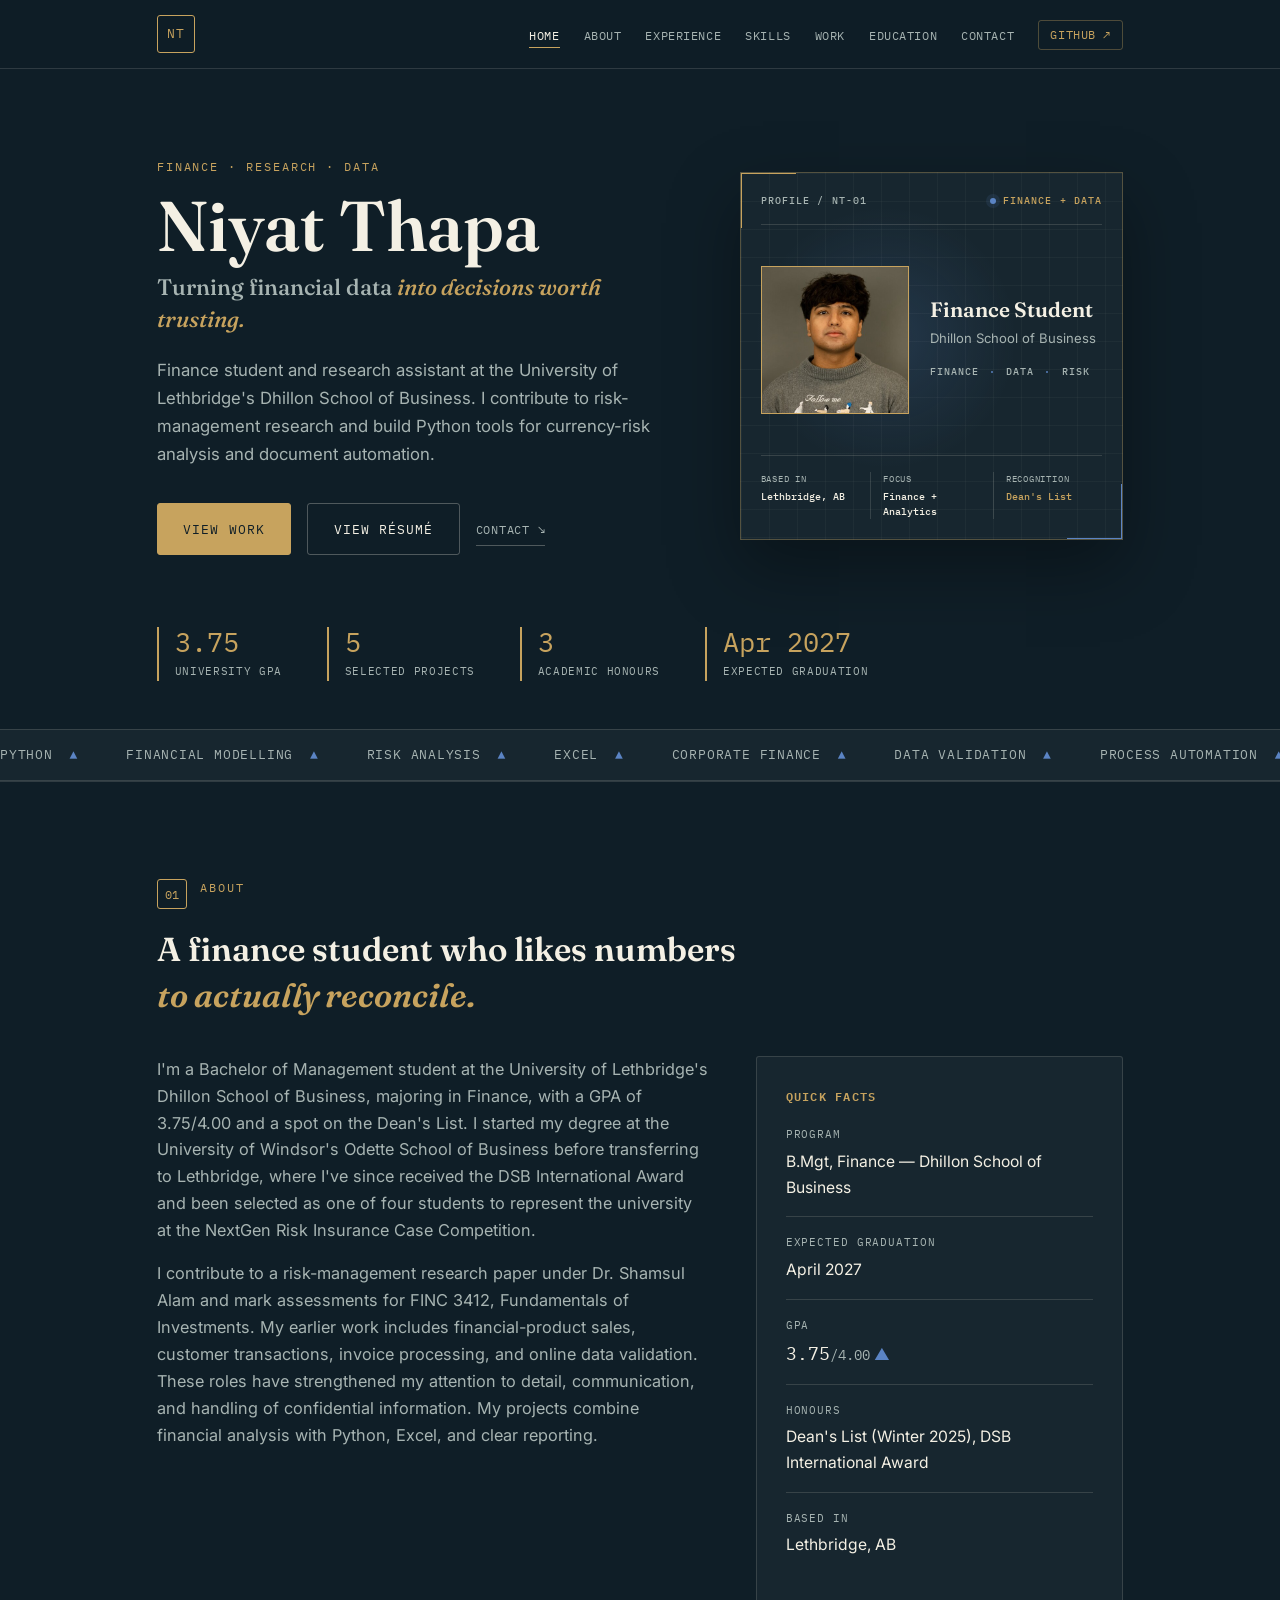
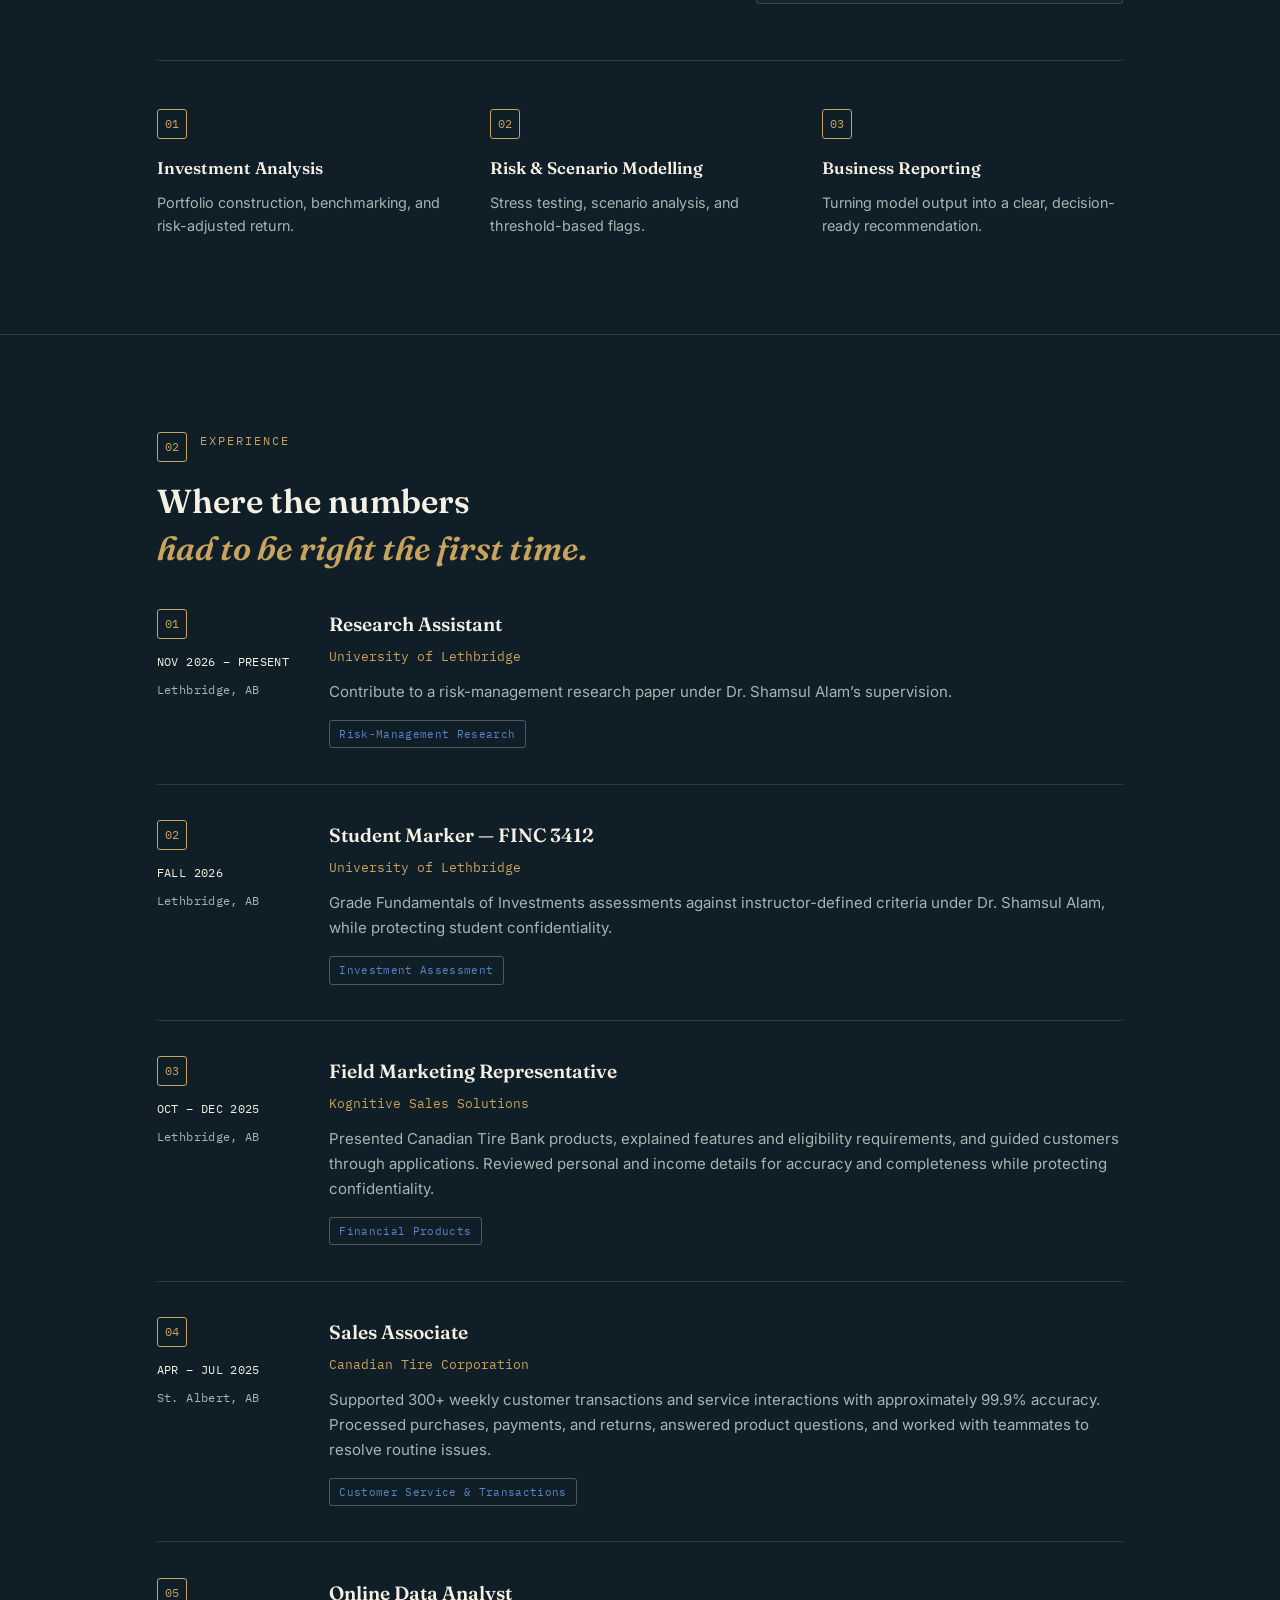
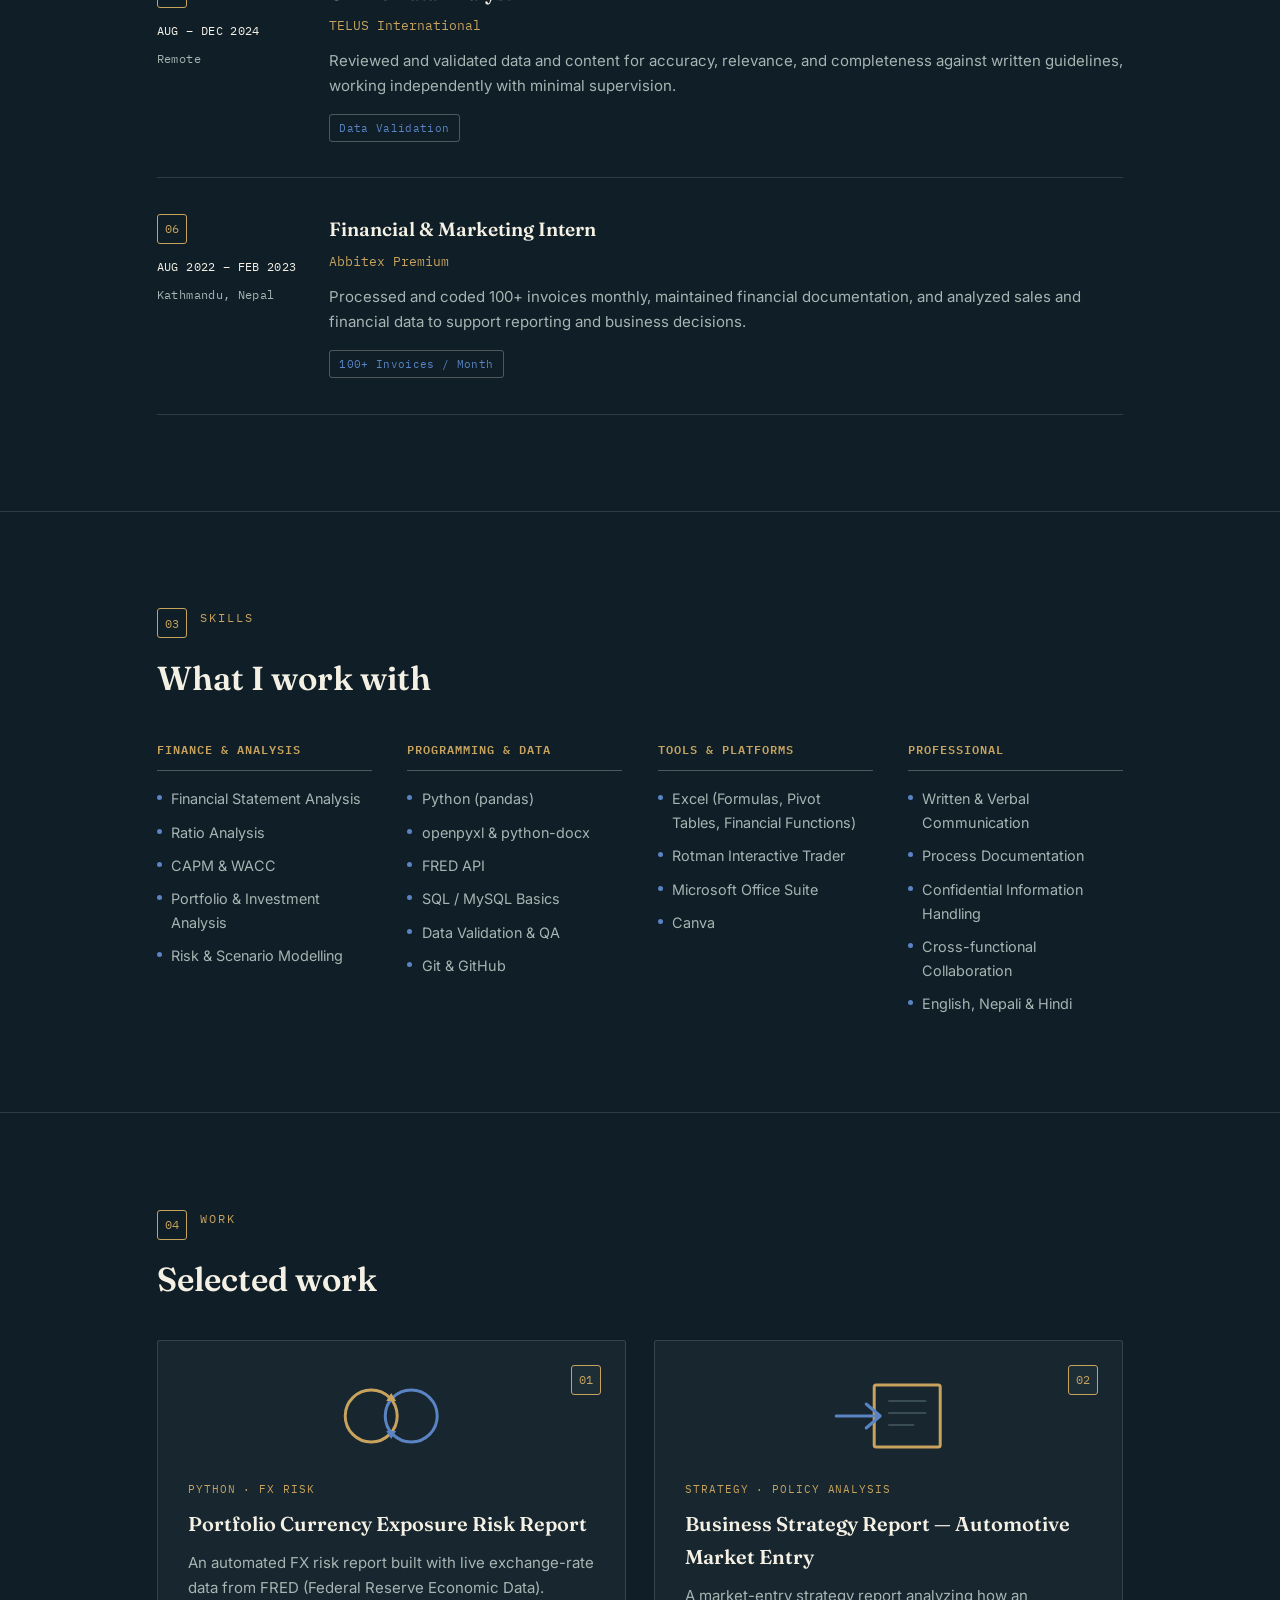
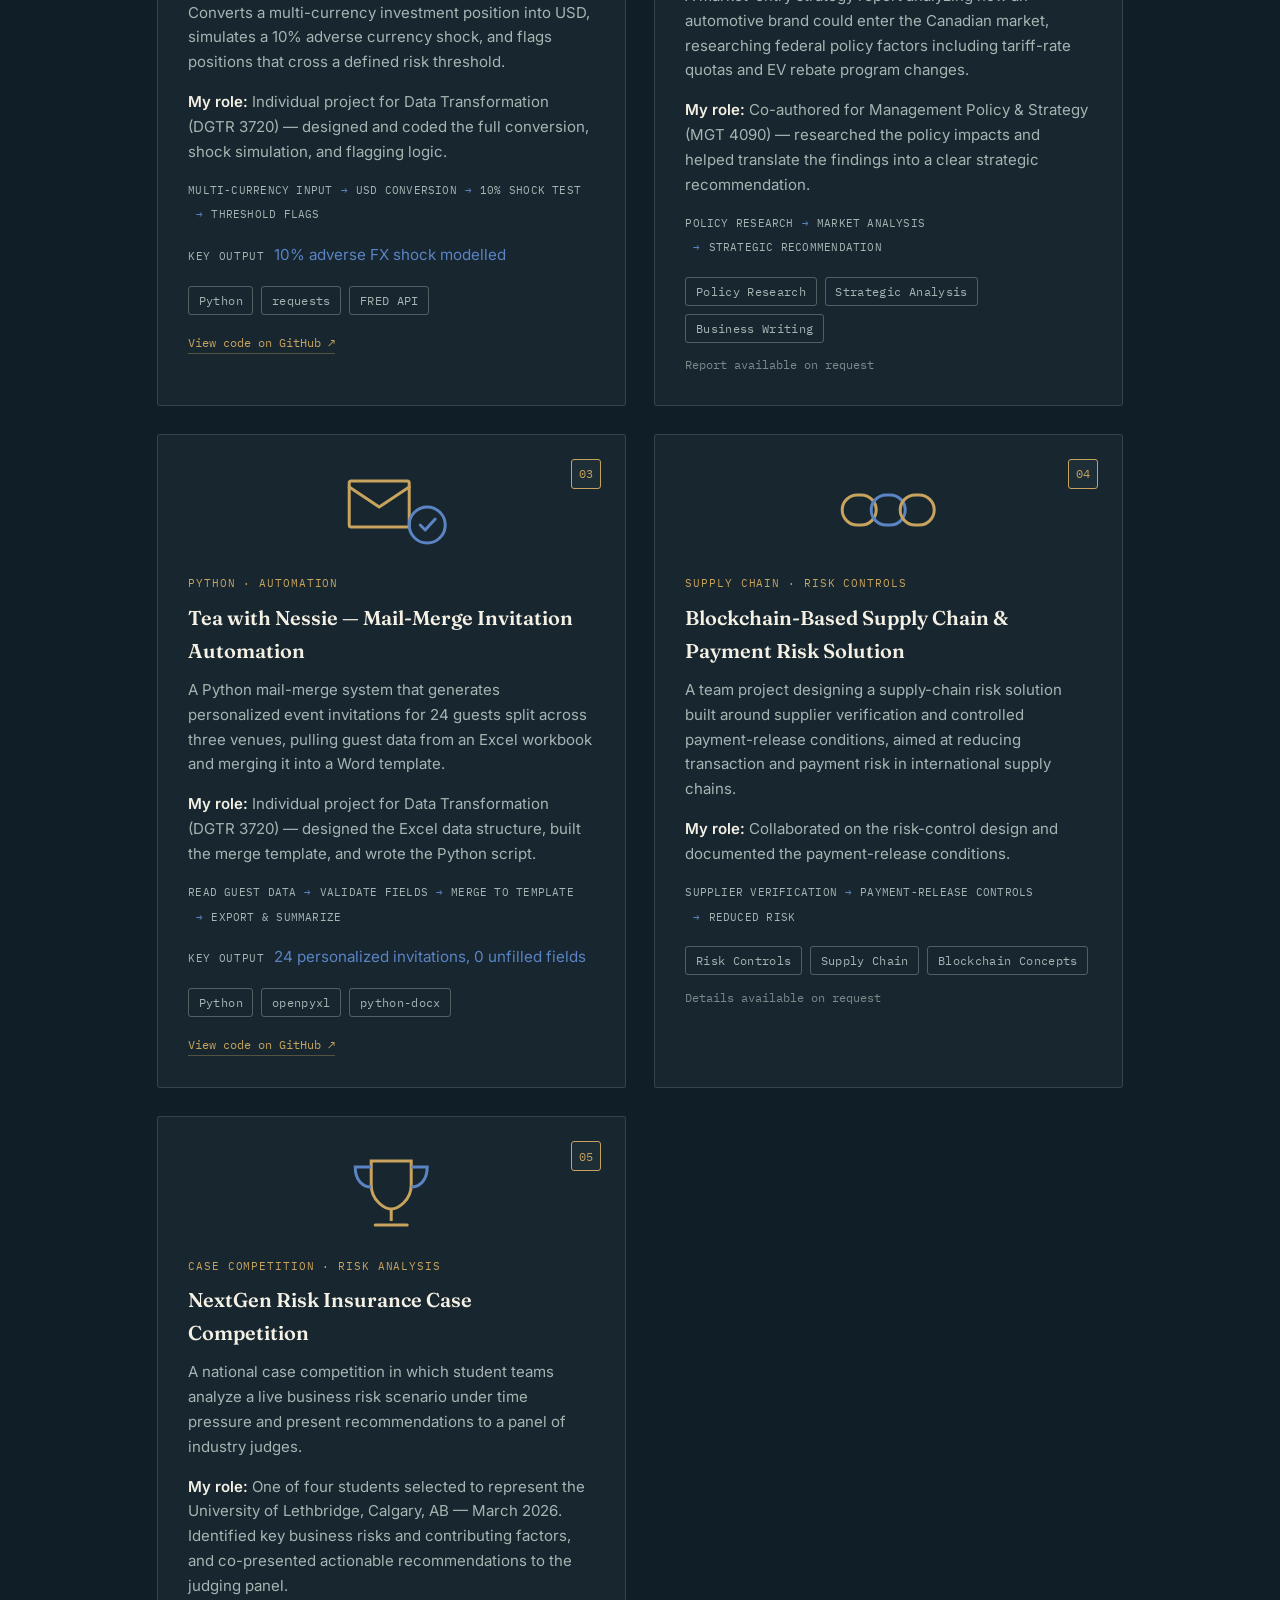
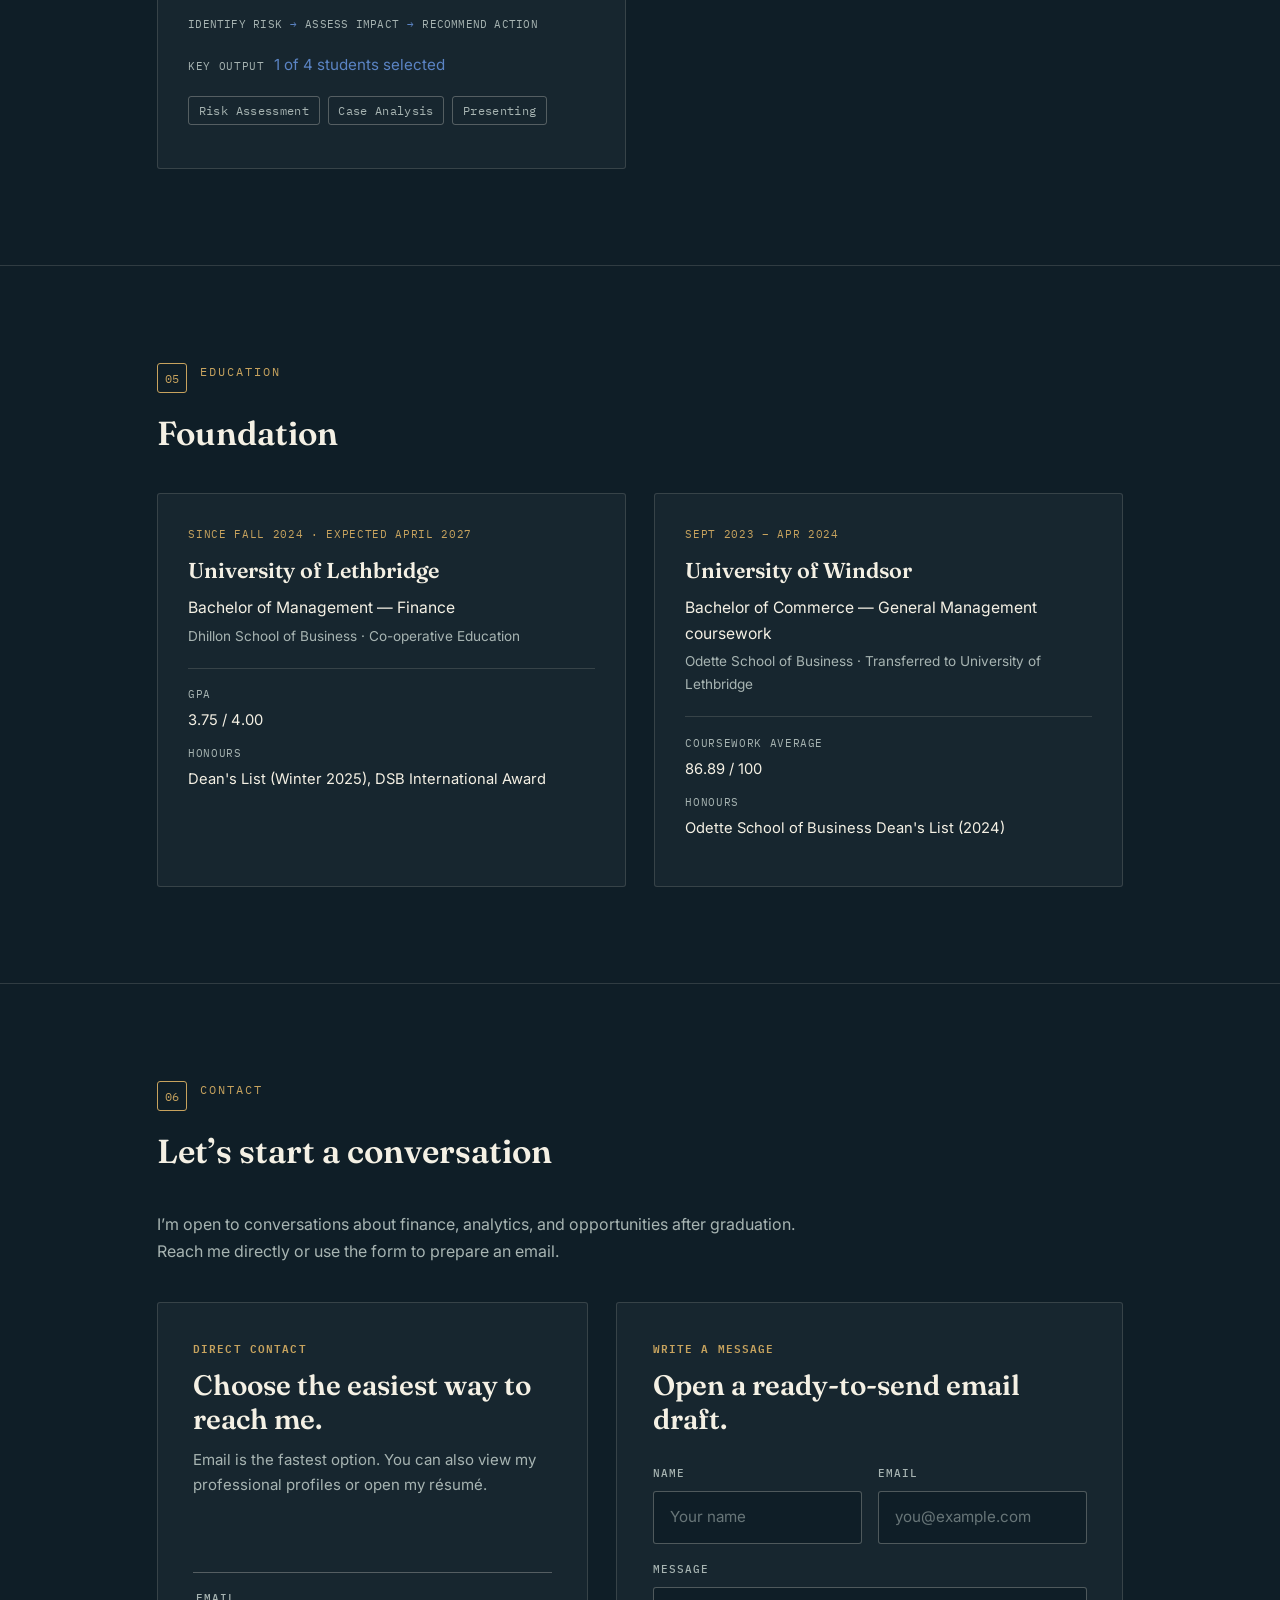
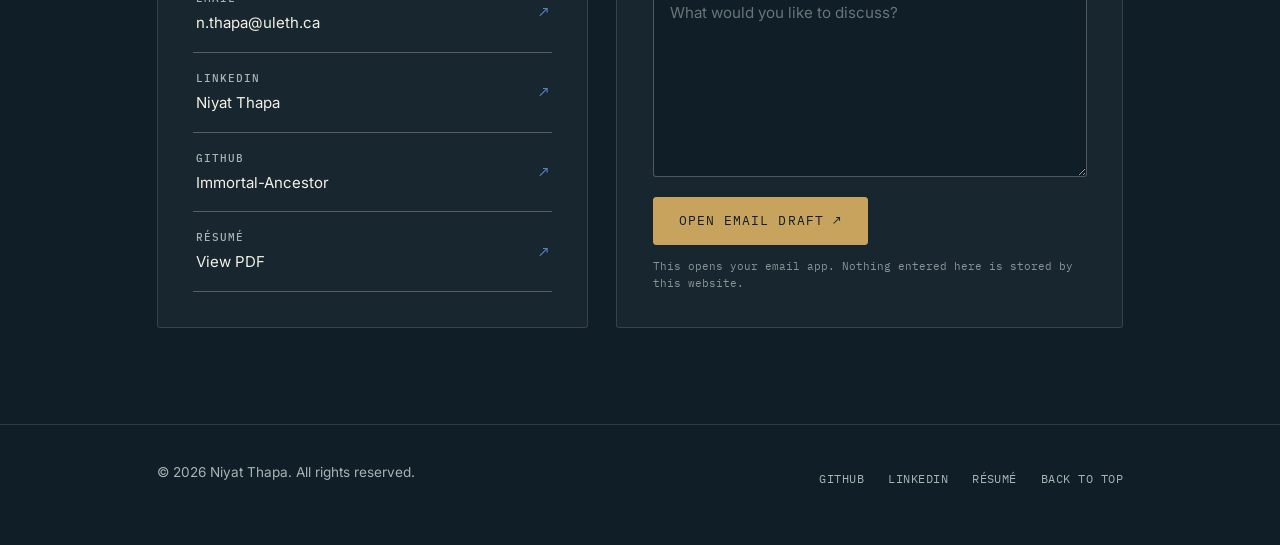
==== commit 227e8e55: "Publish Niyat Thapa’s portrait and updated résumé" ====
--- a/index.html
+++ b/index.html
@@ -15,7 +15,7 @@
     <link rel="preconnect" href="https://fonts.googleapis.com">
     <link rel="preconnect" href="https://fonts.gstatic.com" crossorigin>
     <link href="https://fonts.googleapis.com/css2?family=Fraunces:ital,opsz,wght@0,9..144,500;0,9..144,600;0,9..144,700;1,9..144,500;1,9..144,600&family=IBM+Plex+Mono:wght@400;500;600&family=Inter:wght@400;500;600;700&display=swap" rel="stylesheet">
-    <link rel="stylesheet" href="style.css?v=20260805-nt3">
+    <link rel="stylesheet" href="style.css?v=20261109-nt4">
 </head>
 <body>
 
@@ -61,7 +61,7 @@
                     </p>
                     <div class="hero-actions">
                         <a href="#projects" class="btn btn-primary">View Work</a>
-                        <a href="niyat-thapa-resume.pdf" class="btn btn-ghost" target="_blank" rel="noopener">View Résumé</a>
+                        <a href="niyat-thapa-resume.pdf?v=20261109" class="btn btn-ghost" target="_blank" rel="noopener">View Résumé</a>
                         <a href="#contact" class="hero-text-link">Contact ↘</a>
                     </div>
                 </div>
@@ -74,10 +74,8 @@
                         </div>
 
                         <div class="identity-core">
-                            <div class="identity-monogram" aria-hidden="true">
-                                <span class="monogram-n">N</span>
-                                <span class="monogram-t">T</span>
-                            </div>
+                            <img class="identity-portrait" src="images/niyat-thapa-portrait.jpg"
+                                 width="148" height="148" alt="Portrait of Niyat Thapa">
                             <div class="identity-summary">
                                 <p class="identity-role">Finance Student</p>
                                 <p class="identity-school">Dhillon School of Business</p>
@@ -658,7 +656,7 @@
                                 <span class="contact-arrow" aria-hidden="true">↗</span>
                             </a>
 
-                            <a class="contact-item" href="niyat-thapa-resume.pdf" target="_blank" rel="noopener">
+                            <a class="contact-item" href="niyat-thapa-resume.pdf?v=20261109" target="_blank" rel="noopener">
                                 <span class="contact-item-copy">
                                     <span class="contact-label">Résumé</span>
                                     <span class="contact-value">View PDF</span>
@@ -710,7 +708,7 @@
             <div class="footer-links">
                 <a href="https://github.com/Immortal-Ancestor" target="_blank" rel="noopener">GitHub</a>
                 <a href="https://www.linkedin.com/in/niyat-thapa-229028308" target="_blank" rel="noopener">LinkedIn</a>
-                <a href="niyat-thapa-resume.pdf" target="_blank" rel="noopener">Résumé</a>
+                <a href="niyat-thapa-resume.pdf?v=20261109" target="_blank" rel="noopener">Résumé</a>
                 <a href="#home">Back to top</a>
             </div>
         </div>
--- a/style.css
+++ b/style.css
@@ -371,59 +371,13 @@
     padding: 1.35rem 0;
 }
 
-.identity-monogram {
-    position: relative;
-    isolation: isolate;
+.identity-portrait {
+    display: block;
     width: 148px;
     height: 148px;
-    display: flex;
-    align-items: center;
-    justify-content: center;
     border: 1px solid var(--brass);
-    background: rgba(15, 30, 39, 0.68);
-    box-shadow:
-        inset 0 0 0 9px rgba(199, 163, 94, 0.045),
-        0 18px 50px rgba(0, 0, 0, 0.22);
-}
-
-.identity-monogram::before,
-.identity-monogram::after {
-    content: "";
-    position: absolute;
-    z-index: -1;
-    background: var(--rule);
-}
-
-.identity-monogram::before {
-    width: 1px;
-    height: calc(100% + 28px);
-    left: 50%;
-    top: -14px;
-}
-
-.identity-monogram::after {
-    width: calc(100% + 28px);
-    height: 1px;
-    top: 50%;
-    left: -14px;
-}
-
-.identity-monogram span {
-    font-family: var(--font-display);
-    font-size: 5.35rem;
-    font-weight: 600;
-    line-height: 1;
-    letter-spacing: -0.12em;
-}
-
-.monogram-n {
-    color: var(--ivory);
-    transform: translateX(0.08em);
-}
-
-.monogram-t {
-    color: var(--brass);
-    transform: translateX(-0.08em);
+    object-fit: cover;
+    object-position: 50% 10%;
 }
 
 .identity-summary {
@@ -533,13 +487,9 @@
         text-align: center;
     }
 
-    .identity-monogram {
+    .identity-portrait {
         width: 132px;
         height: 132px;
-    }
-
-    .identity-monogram span {
-        font-size: 4.75rem;
     }
 
     .identity-school {
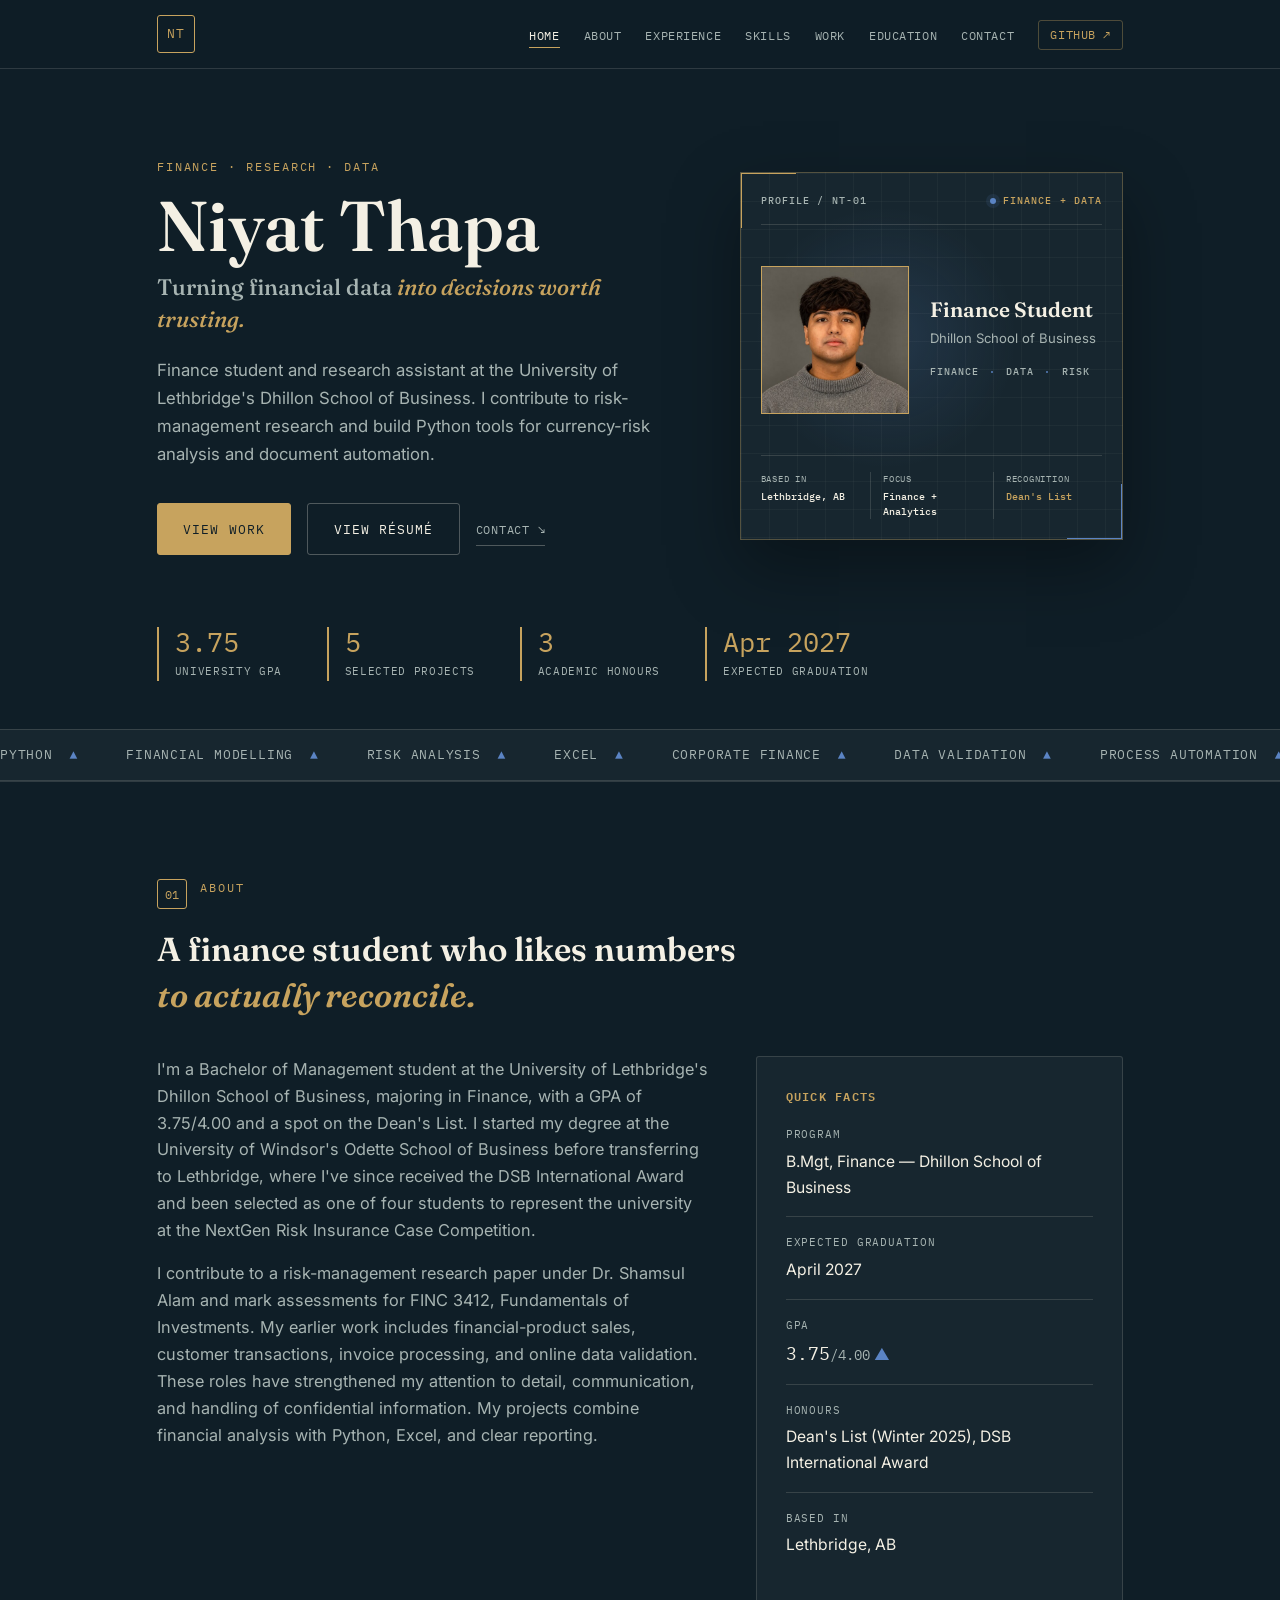
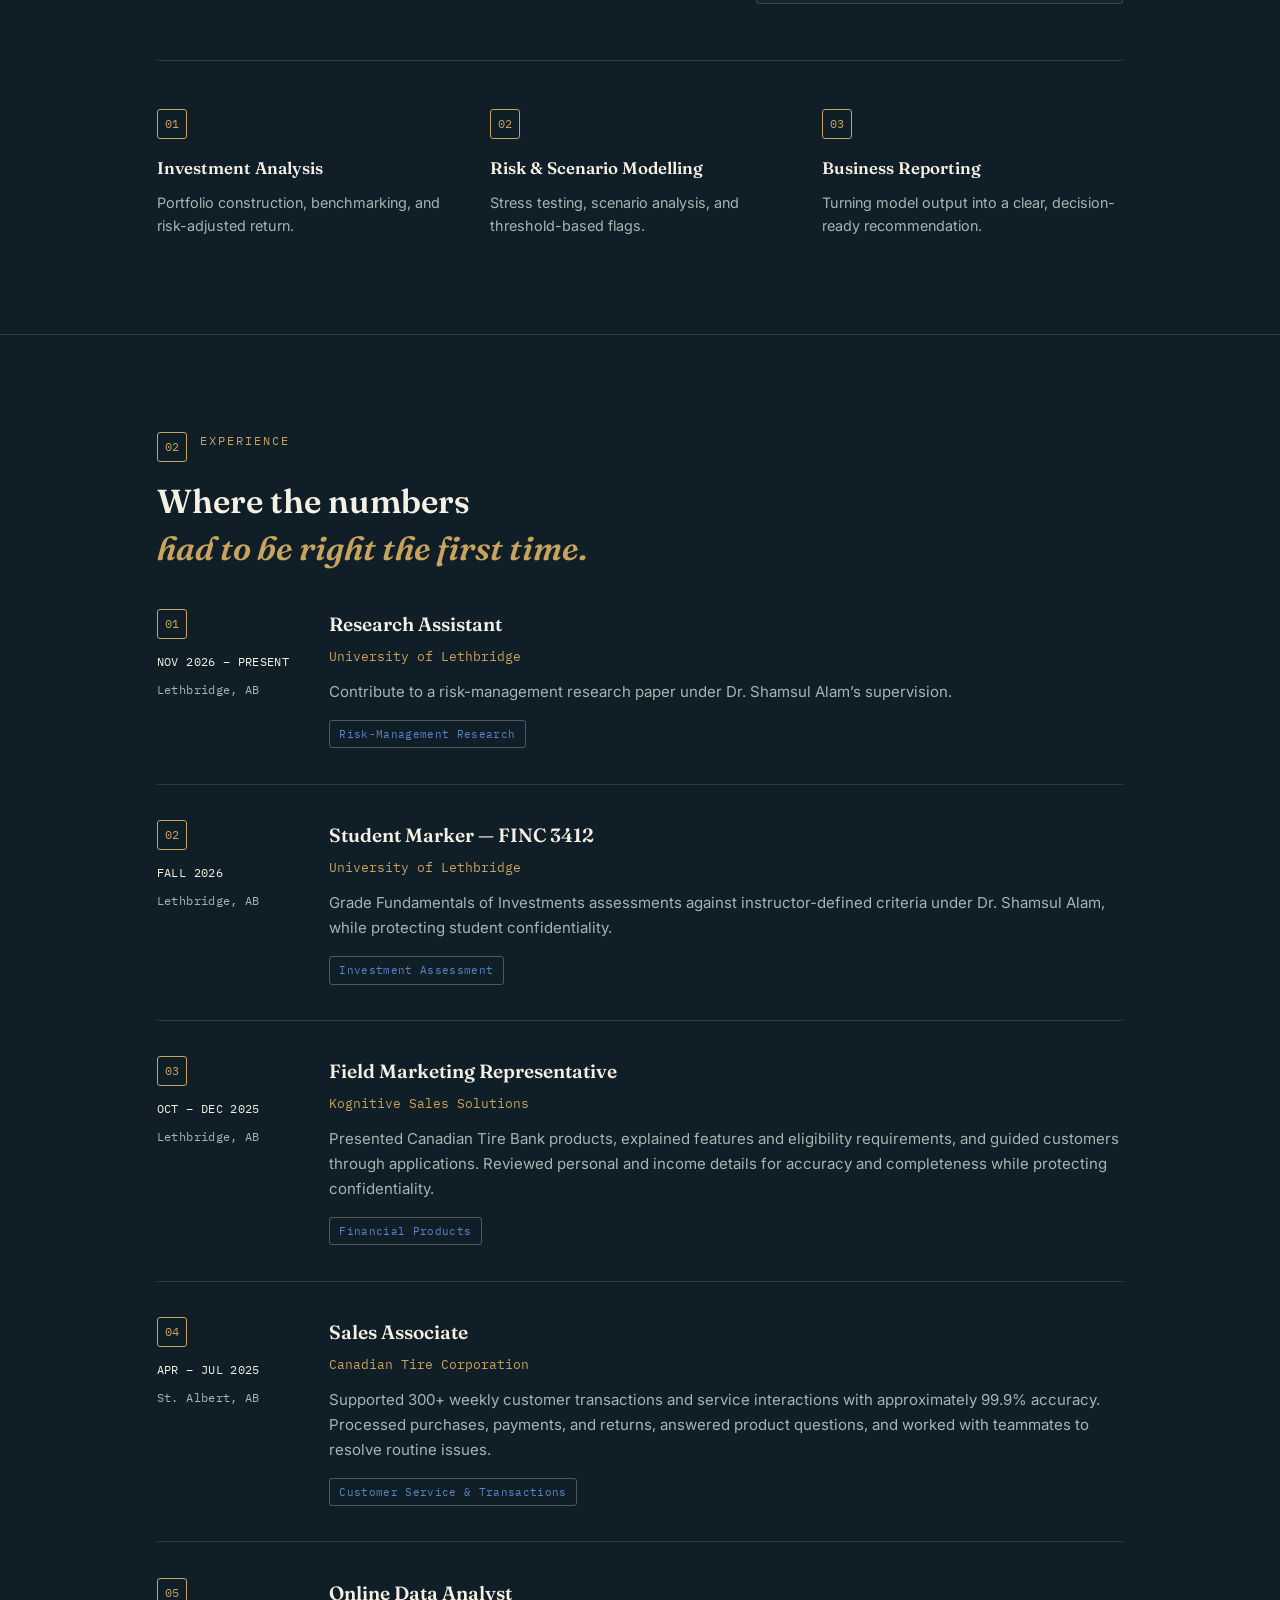
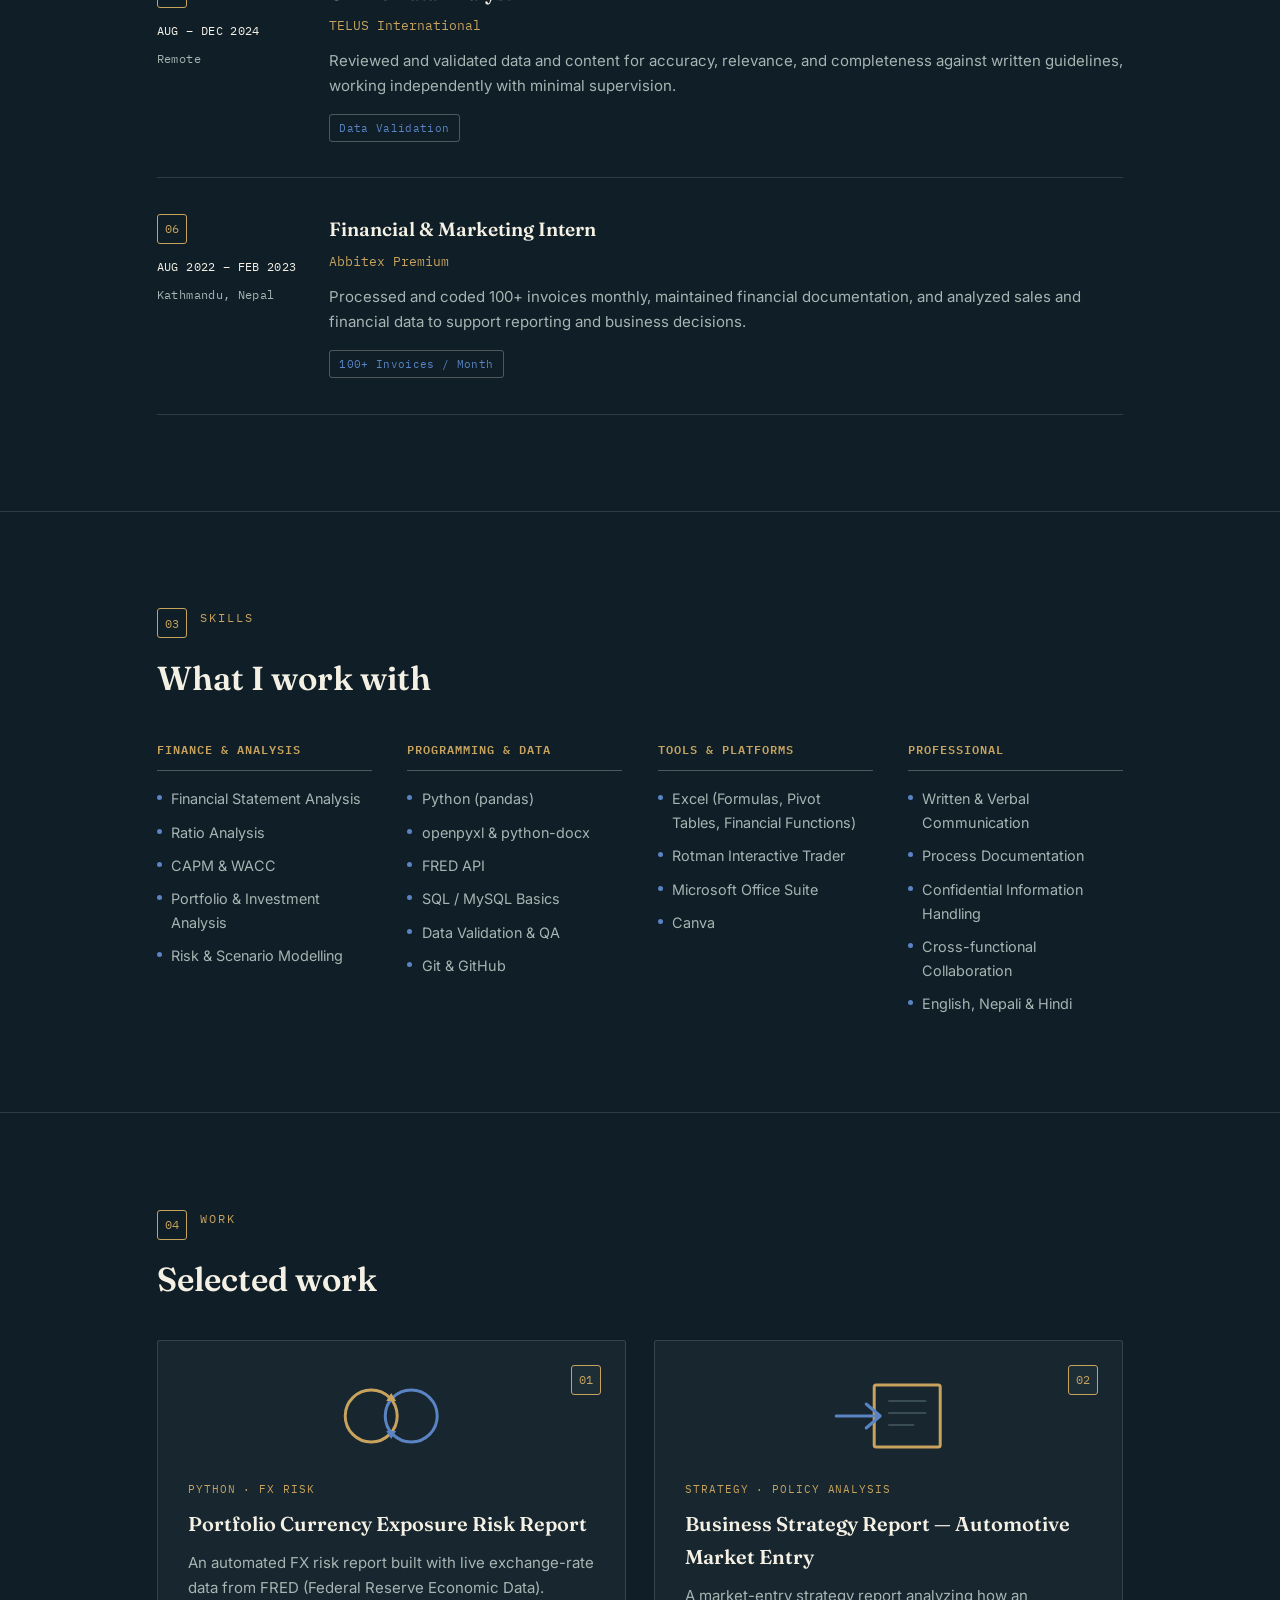
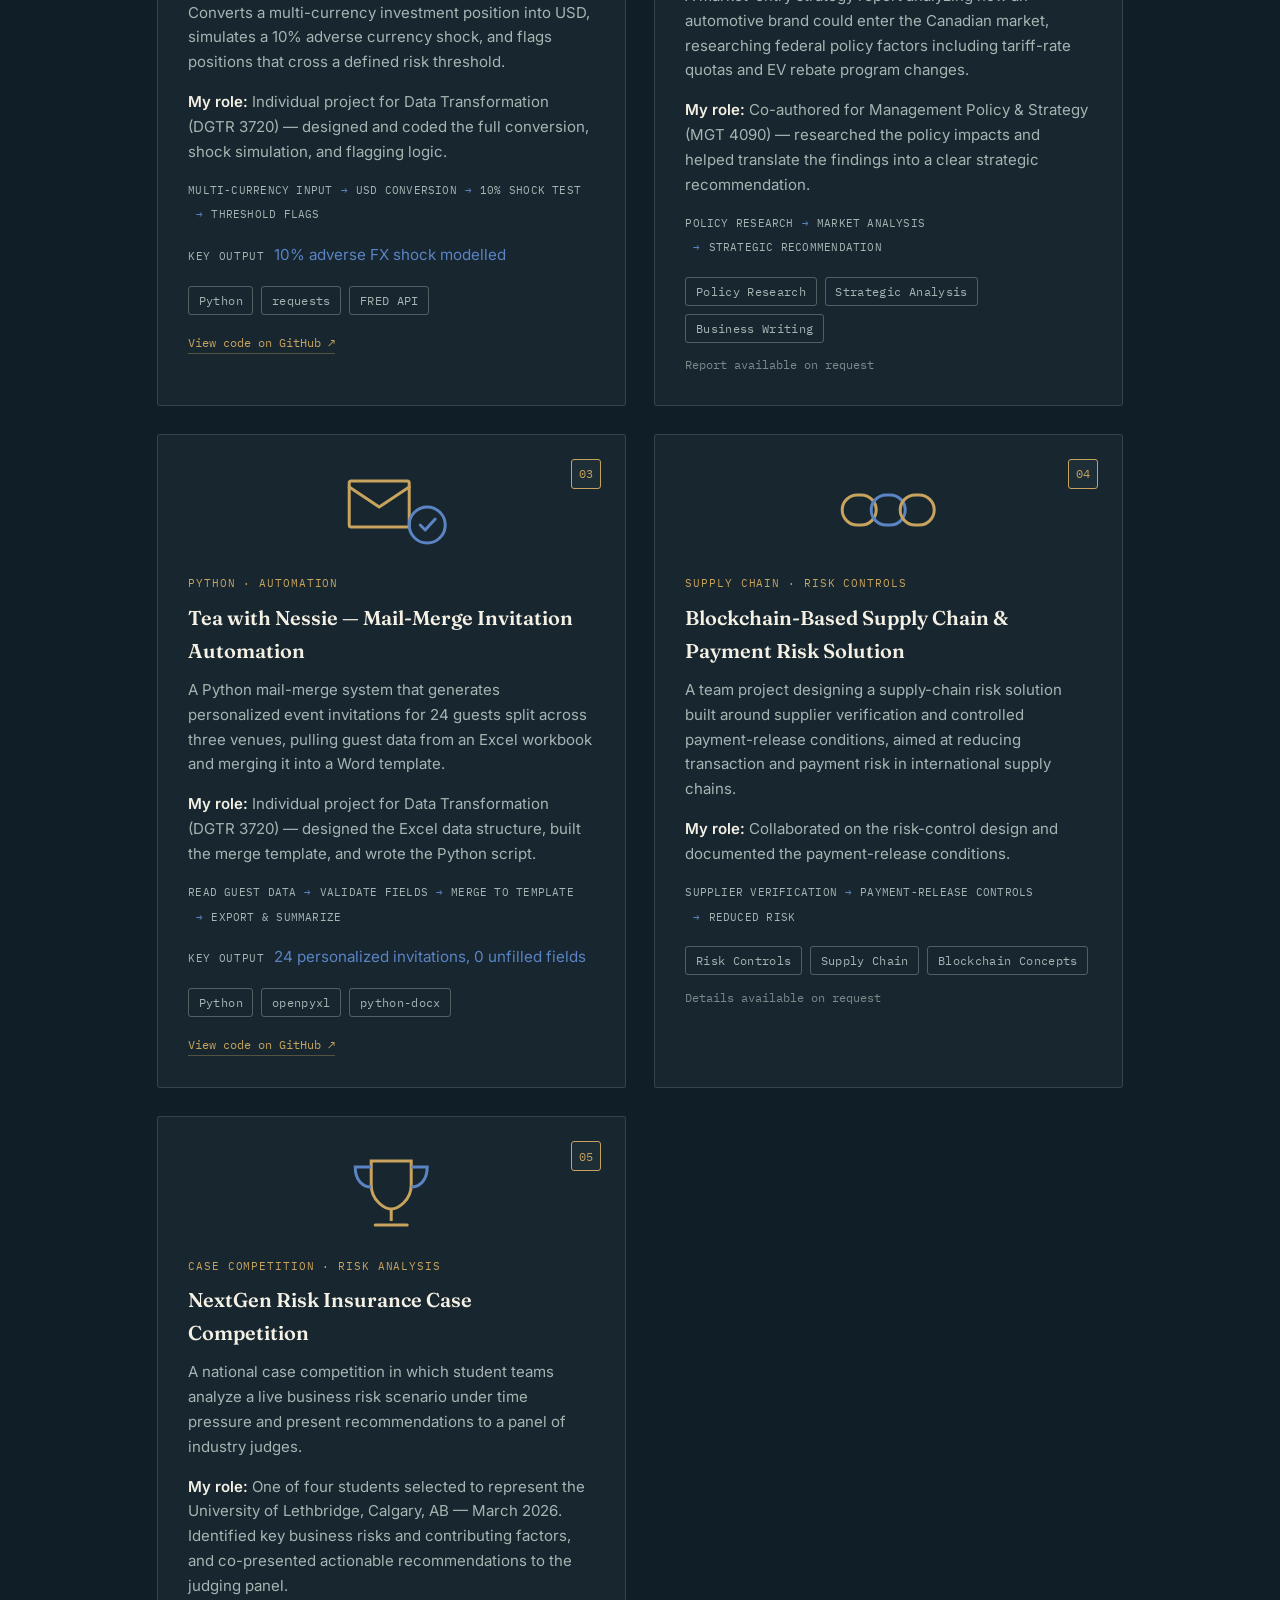
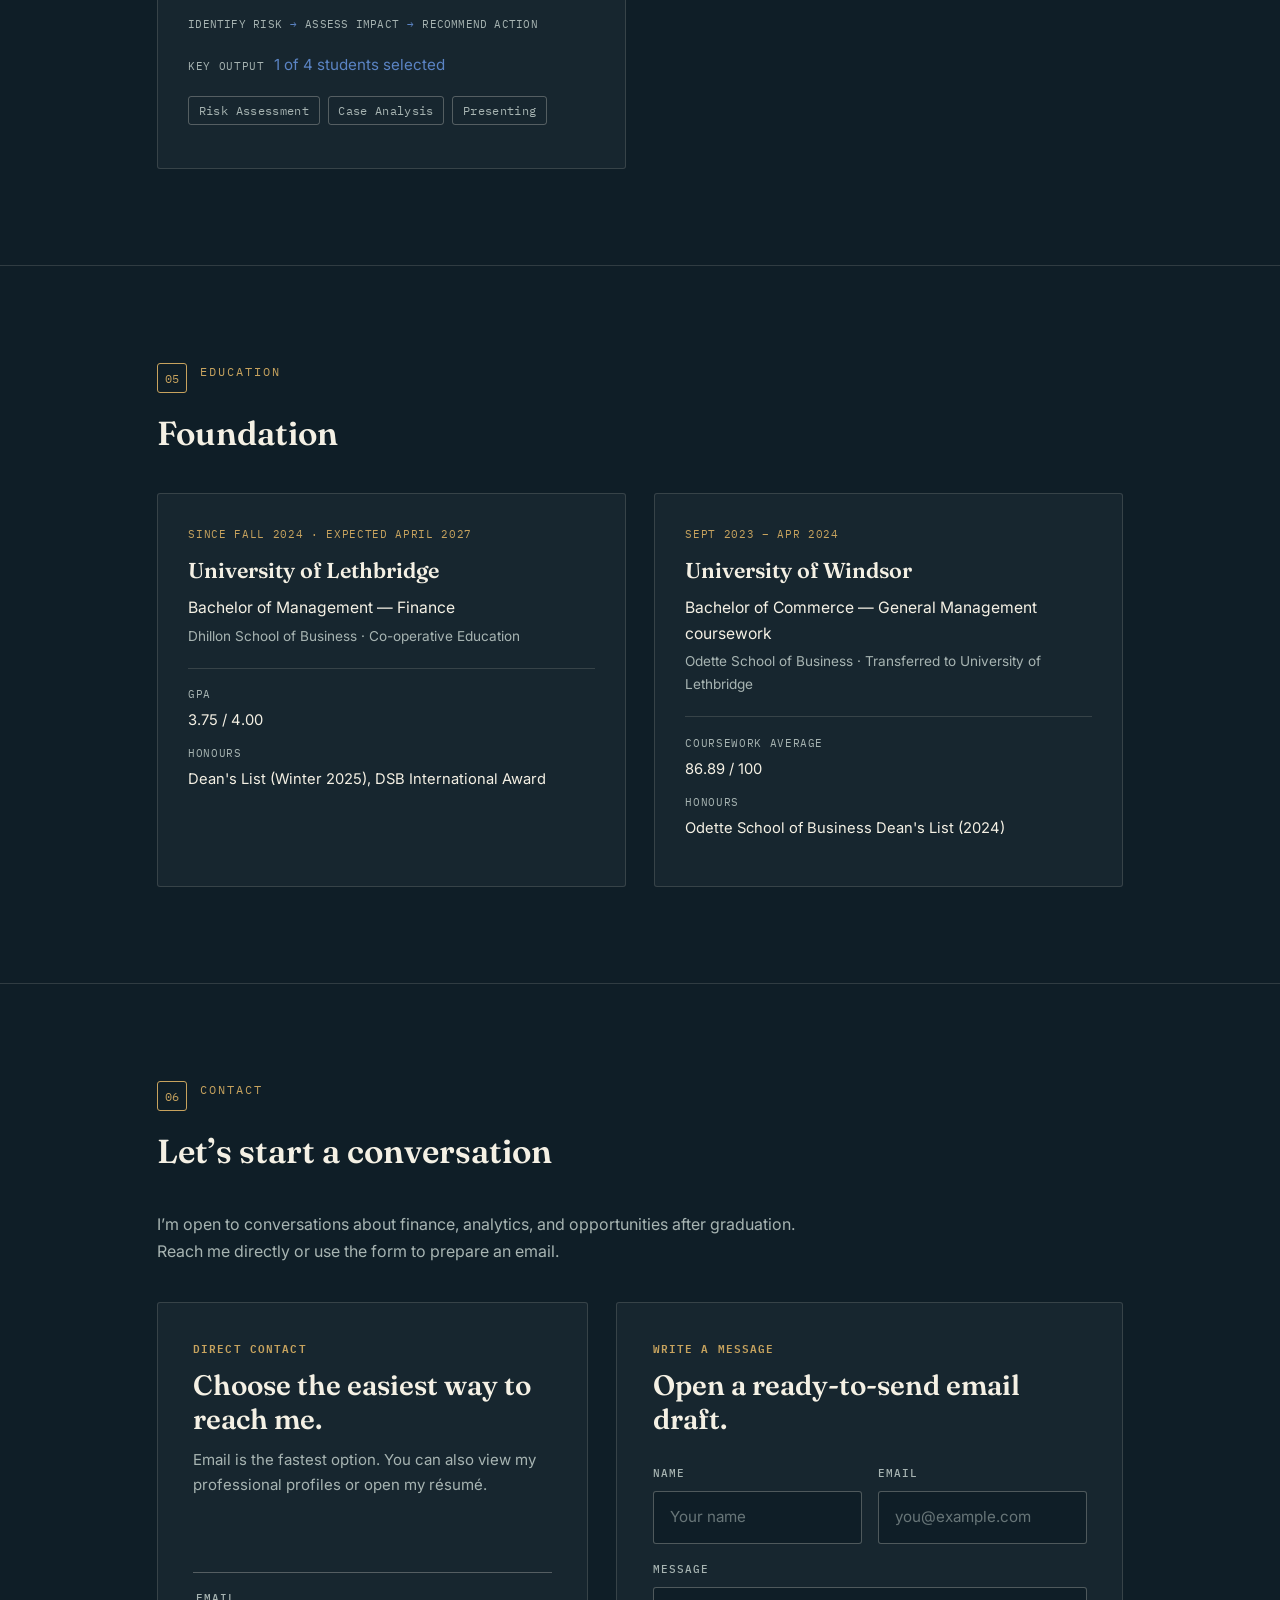
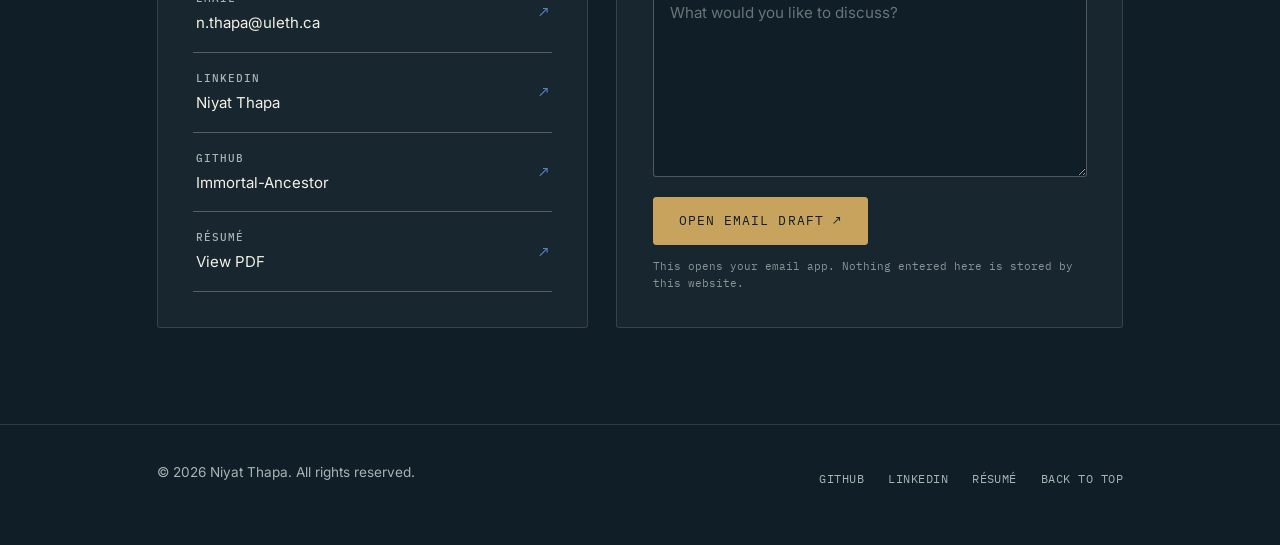
==== commit 241a0a8e: "Use Niyat Thapa’s selected portrait" ====
--- a/index.html
+++ b/index.html
@@ -74,7 +74,7 @@
                         </div>
 
                         <div class="identity-core">
-                            <img class="identity-portrait" src="images/niyat-thapa-portrait.jpg"
+                            <img class="identity-portrait" src="images/niyat-thapa-portrait.jpg?v=balanced-waves"
                                  width="148" height="148" alt="Portrait of Niyat Thapa">
                             <div class="identity-summary">
                                 <p class="identity-role">Finance Student</p>
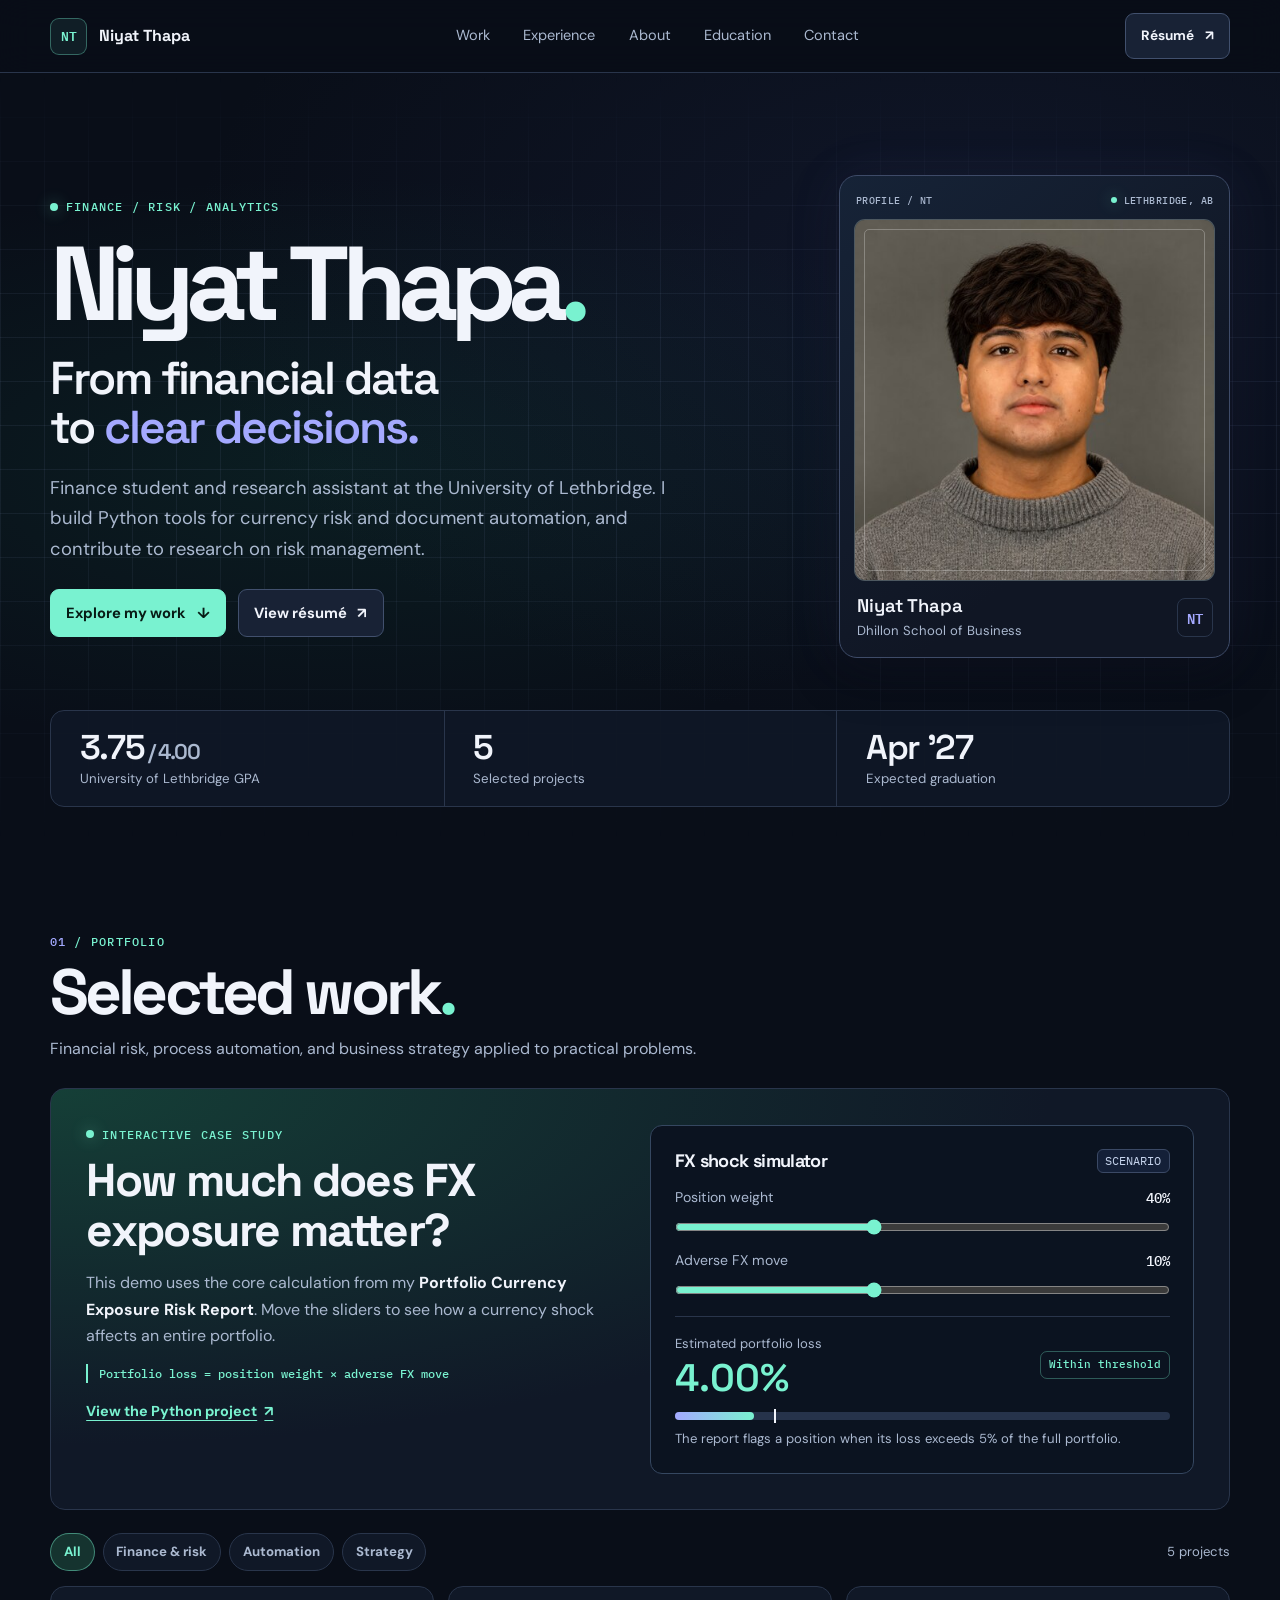
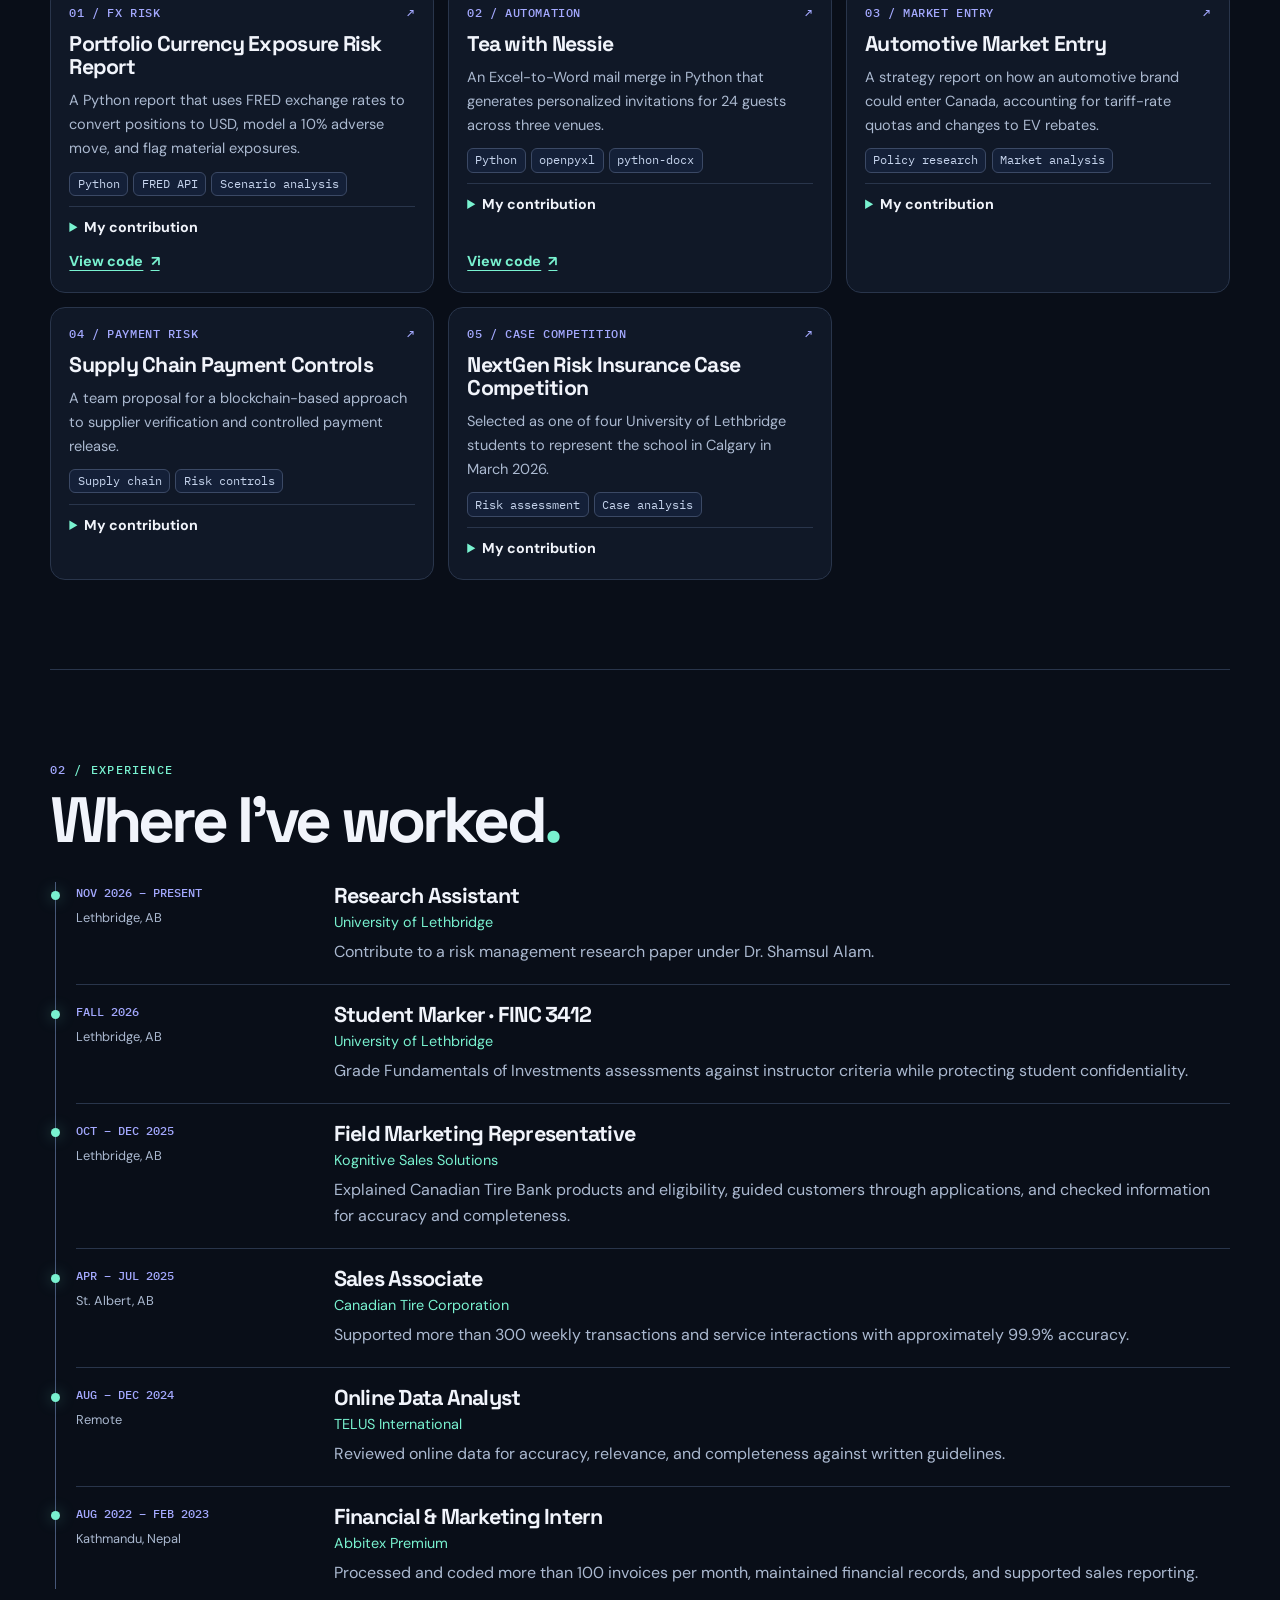
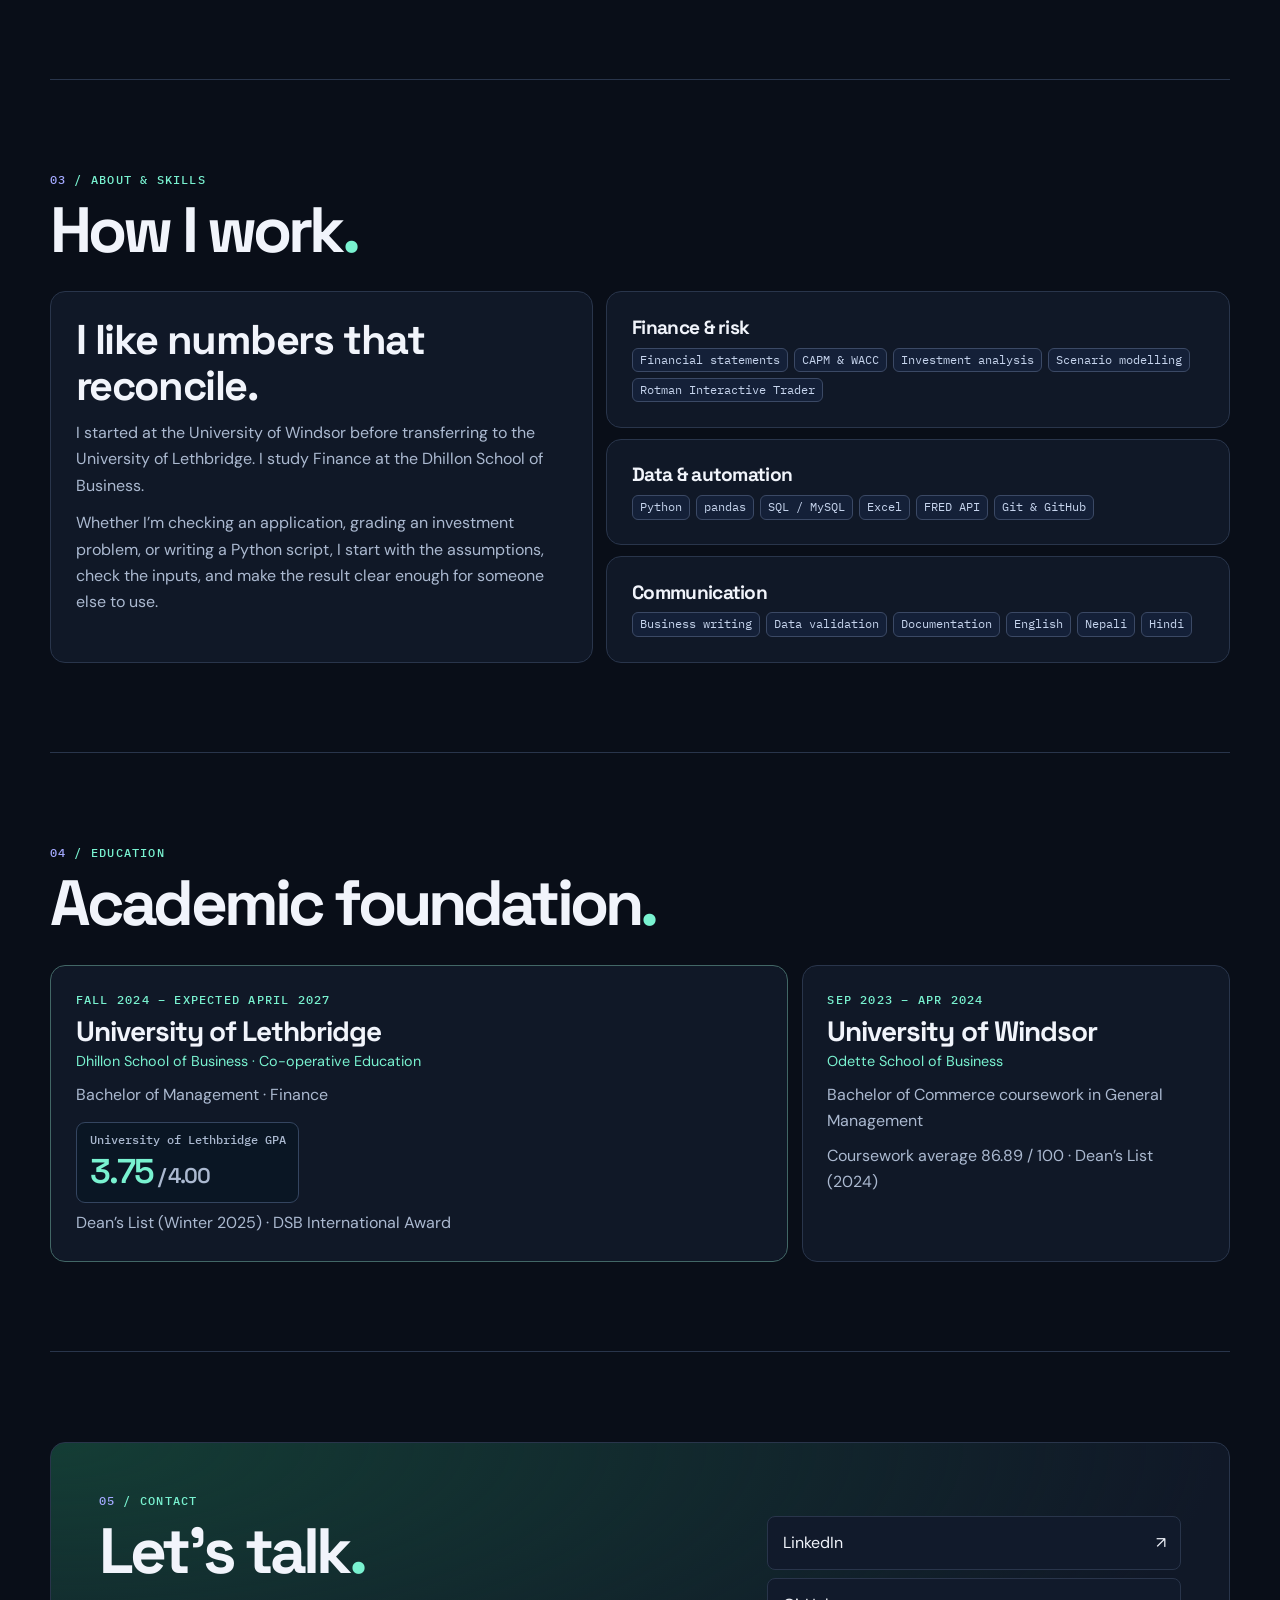
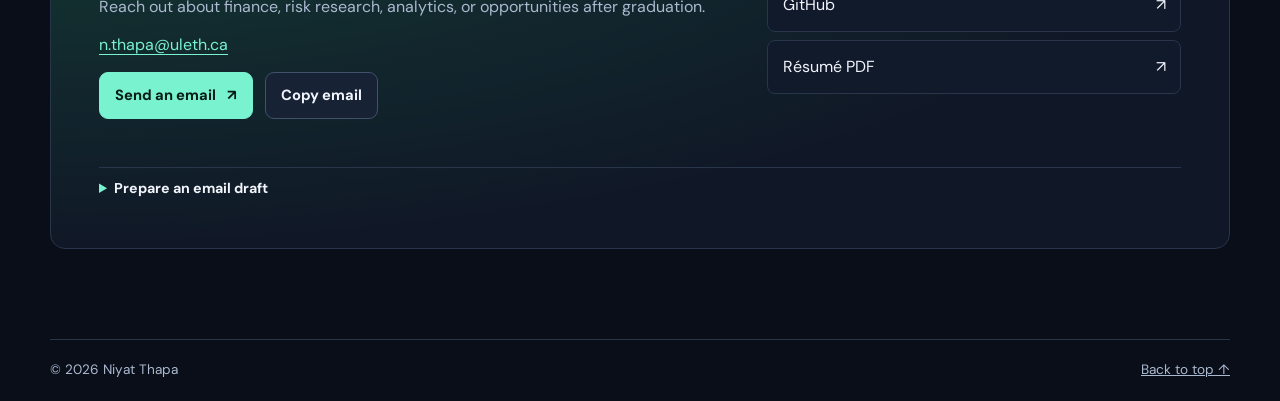
==== commit d2f9a520: "Redesign portfolio and add interactive FX risk demo" ====
--- a/index.html
+++ b/index.html
@@ -1,720 +1,223 @@
-<!DOCTYPE html>
+<!doctype html>
 <html lang="en">
 <head>
-    <meta charset="UTF-8">
-    <meta name="viewport" content="width=device-width, initial-scale=1.0">
-    <title>Niyat Thapa | Finance Portfolio</title>
-    <meta name="description" content="Niyat Thapa — Finance student, research assistant, and student marker at the University of Lethbridge. Projects in financial analysis, Python automation, and risk.">
-    <meta name="theme-color" content="#0F1E27">
-    <meta property="og:title" content="Niyat Thapa | Finance Portfolio">
-    <meta property="og:description" content="Finance, risk-management research, Python automation, and business strategy projects by Niyat Thapa.">
-    <meta property="og:type" content="website">
-    <meta property="og:url" content="https://immortal-ancestor.github.io/">
-    <link rel="canonical" href="https://immortal-ancestor.github.io/">
-
-    <link rel="preconnect" href="https://fonts.googleapis.com">
-    <link rel="preconnect" href="https://fonts.gstatic.com" crossorigin>
-    <link href="https://fonts.googleapis.com/css2?family=Fraunces:ital,opsz,wght@0,9..144,500;0,9..144,600;0,9..144,700;1,9..144,500;1,9..144,600&family=IBM+Plex+Mono:wght@400;500;600&family=Inter:wght@400;500;600;700&display=swap" rel="stylesheet">
-    <link rel="stylesheet" href="style.css?v=20261109-nt4">
+  <meta charset="utf-8">
+  <meta name="viewport" content="width=device-width, initial-scale=1">
+  <meta name="theme-color" content="#090e18">
+  <title>Niyat Thapa | Finance, Risk &amp; Analytics</title>
+  <meta name="description" content="Niyat Thapa is a Finance student and research assistant at the University of Lethbridge. Explore his work in risk, financial analysis, and Python automation.">
+  <meta property="og:title" content="Niyat Thapa | Finance, Risk &amp; Analytics">
+  <meta property="og:description" content="Finance, risk research, and applied analytics. Explore Niyat Thapa's portfolio.">
+  <meta property="og:type" content="website">
+  <meta property="og:url" content="https://immortal-ancestor.github.io/">
+  <link rel="canonical" href="https://immortal-ancestor.github.io/">
+  <link rel="icon" type="image/svg+xml" href="data:image/svg+xml,%3Csvg xmlns='http://www.w3.org/2000/svg' viewBox='0 0 64 64'%3E%3Crect width='64' height='64' rx='12' fill='%23101827'/%3E%3Ctext x='32' y='42' fill='%2379f2d0' font-family='monospace' font-size='29' font-weight='700' text-anchor='middle'%3ENT%3C/text%3E%3C/svg%3E">
+  <link rel="preconnect" href="https://fonts.googleapis.com">
+  <link rel="preconnect" href="https://fonts.gstatic.com" crossorigin>
+  <link href="https://fonts.googleapis.com/css2?family=DM+Sans:wght@400;500;600;700&family=Space+Grotesk:wght@400;500;600;700&family=IBM+Plex+Mono:wght@400;500;600&display=swap" rel="stylesheet">
+  <link rel="stylesheet" href="style.css?v=portfolio-v2">
+  <script src="script.js?v=portfolio-v2" defer></script>
 </head>
 <body>
-
-    <header class="site-header" id="siteHeader">
-        <div class="container header-inner">
-            <a href="#home" class="logo" aria-label="Niyat Thapa, back to top">
-                <span class="logo-mark">NT</span>
-            </a>
-
-            <nav class="nav" aria-label="Primary">
-                <ul class="nav-links" id="navLinks">
-                    <li><a href="#home" class="nav-link">Home</a></li>
-                    <li><a href="#about" class="nav-link">About</a></li>
-                    <li><a href="#experience" class="nav-link">Experience</a></li>
-                    <li><a href="#skills" class="nav-link">Skills</a></li>
-                    <li><a href="#projects" class="nav-link">Work</a></li>
-                    <li><a href="#education" class="nav-link">Education</a></li>
-                    <li><a href="#contact" class="nav-link">Contact</a></li>
-                    <li><a href="https://github.com/Immortal-Ancestor" class="nav-link nav-cta" target="_blank" rel="noopener">GitHub ↗</a></li>
-                </ul>
-            </nav>
-
-            <button class="nav-toggle" id="navToggle" aria-label="Toggle navigation menu" aria-expanded="false" aria-controls="navLinks">
-                <span></span><span></span><span></span>
-            </button>
-        </div>
-    </header>
-
-    <main>
-
-        <!-- ================= HERO ================= -->
-        <section class="hero" id="home">
-            <div class="container hero-inner">
-                <div class="hero-copy reveal">
-                    <p class="eyebrow">FINANCE · RESEARCH · DATA</p>
-                    <h1 class="hero-name">Niyat Thapa</h1>
-                    <p class="hero-tagline">Turning financial data <em>into decisions worth trusting.</em></p>
-                    <p class="hero-intro">
-                        Finance student and research assistant at the University of
-                        Lethbridge's Dhillon School of Business. I contribute to
-                        risk-management research and build Python tools for currency-risk
-                        analysis and document automation.
-                    </p>
-                    <div class="hero-actions">
-                        <a href="#projects" class="btn btn-primary">View Work</a>
-                        <a href="niyat-thapa-resume.pdf?v=20261109" class="btn btn-ghost" target="_blank" rel="noopener">View Résumé</a>
-                        <a href="#contact" class="hero-text-link">Contact ↘</a>
-                    </div>
-                </div>
-
-                <div class="hero-visual reveal">
-                    <article class="identity-card" aria-label="Niyat Thapa profile">
-                        <div class="identity-topline">
-                            <span>PROFILE / NT-01</span>
-                            <span class="identity-status"><i aria-hidden="true"></i>Finance + Data</span>
-                        </div>
-
-                        <div class="identity-core">
-                            <img class="identity-portrait" src="images/niyat-thapa-portrait.jpg?v=balanced-waves"
-                                 width="148" height="148" alt="Portrait of Niyat Thapa">
-                            <div class="identity-summary">
-                                <p class="identity-role">Finance Student</p>
-                                <p class="identity-school">Dhillon School of Business</p>
-                                <p class="identity-specialism">Finance <span>·</span> Data <span>·</span> Risk</p>
-                            </div>
-                        </div>
-
-                        <dl class="identity-details">
-                            <div>
-                                <dt>Based in</dt>
-                                <dd>Lethbridge, AB</dd>
-                            </div>
-                            <div>
-                                <dt>Focus</dt>
-                                <dd>Finance + Analytics</dd>
-                            </div>
-                            <div class="identity-accent">
-                                <dt>Recognition</dt>
-                                <dd>Dean's List</dd>
-                            </div>
-                        </dl>
-                    </article>
-                </div>
+  <a class="skip" href="#main">Skip to content</a>
+  <header class="site-header">
+    <div class="nav-wrap wrap">
+      <a class="brand" href="#home" aria-label="Niyat Thapa, home"><span class="mark" aria-hidden="true">NT</span><span>Niyat Thapa</span></a>
+      <button class="menu" type="button" aria-controls="navigation" aria-expanded="false" hidden>Menu</button>
+      <nav id="navigation" aria-label="Main navigation">
+        <a href="#work">Work</a><a href="#experience">Experience</a><a href="#about">About</a><a href="#education">Education</a><a href="#contact">Contact</a>
+      </nav>
+      <a class="button button-small nav-resume" href="niyat-thapa-resume.pdf?v=20261109" target="_blank" rel="noopener">Résumé <span aria-hidden="true">↗</span></a>
+    </div>
+    <div class="read-progress" aria-hidden="true"></div>
+  </header>
+
+  <main id="main">
+    <section id="home" class="hero">
+      <div class="hero-grid wrap">
+        <div class="hero-copy">
+          <p class="kicker"><span class="signal"></span> FINANCE / RISK / ANALYTICS</p>
+          <h1>Niyat Thapa<span class="hero-dot">.</span></h1>
+          <p class="hero-title">From financial data<br>to <em>clear decisions.</em></p>
+          <p class="hero-intro">Finance student and research assistant at the University of Lethbridge. I build Python tools for currency risk and document automation, and contribute to research on risk management.</p>
+          <div class="actions">
+            <a class="button button-primary" href="#work">Explore my work <span aria-hidden="true">↓</span></a>
+            <a class="button" href="niyat-thapa-resume.pdf?v=20261109" target="_blank" rel="noopener">View résumé <span aria-hidden="true">↗</span></a>
+          </div>
+        </div>
+        <figure class="profile">
+          <div class="profile-top"><span>PROFILE / NT</span><span><i class="signal"></i> LETHBRIDGE, AB</span></div>
+          <div class="profile-image">
+            <img src="images/niyat-thapa-portrait.jpg?v=balanced-waves" alt="Portrait of Niyat Thapa" width="450" height="450" fetchpriority="high">
+          </div>
+          <figcaption><div><strong>Niyat Thapa</strong><span>Dhillon School of Business</span></div><span class="profile-badge" aria-hidden="true">NT</span></figcaption>
+        </figure>
+      </div>
+      <div class="metrics wrap" aria-label="Portfolio highlights">
+        <div><strong>3.75<span> / 4.00</span></strong><p>University of Lethbridge GPA</p></div>
+        <div><strong>5</strong><p>Selected projects</p></div>
+        <div><strong>Apr ’27</strong><p>Expected graduation</p></div>
+      </div>
+    </section>
+
+    <section class="section wrap" id="work">
+      <div class="section-head">
+        <p class="kicker"><span>01</span> / PORTFOLIO</p>
+        <h2>Selected work<span class="hero-dot">.</span></h2>
+        <p>Financial risk, process automation, and business strategy applied to practical problems.</p>
+      </div>
+      <div class="feature panel">
+        <div class="feature-copy">
+          <p class="kicker"><span class="signal"></span> INTERACTIVE CASE STUDY</p>
+          <h3>How much does FX exposure matter?</h3>
+          <p>This demo uses the core calculation from my <strong>Portfolio Currency Exposure Risk Report</strong>. Move the sliders to see how a currency shock affects an entire portfolio.</p>
+          <p class="formula">Portfolio loss = position weight × adverse FX move</p>
+          <a class="text-link" href="https://github.com/Immortal-Ancestor/currency-risk-report" target="_blank" rel="noopener">View the Python project <span aria-hidden="true">↗</span></a>
+        </div>
+        <div class="simulator" aria-labelledby="sim-title">
+          <div class="sim-top"><h4 id="sim-title">FX shock simulator</h4><span class="tag">SCENARIO</span></div>
+          <div class="sim-inputs" hidden>
+            <div class="range-row">
+              <label for="exposure">Position weight</label><output id="exposure-value" for="exposure">40%</output>
+              <input id="exposure" type="range" min="0" max="100" value="40" step="1">
             </div>
-
-            <div class="container">
-                <div class="stat-strip reveal">
-                    <div class="stat-tile">
-                        <span class="stat-value" data-count="3.75" data-decimals="2">3.75</span>
-                        <span class="stat-label">University GPA</span>
-                    </div>
-                    <div class="stat-tile">
-                        <span class="stat-value" data-count="5" data-decimals="0">5</span>
-                        <span class="stat-label">Selected Projects</span>
-                    </div>
-                    <div class="stat-tile">
-                        <span class="stat-value" data-count="3" data-decimals="0">3</span>
-                        <span class="stat-label">Academic Honours</span>
-                    </div>
-                    <div class="stat-tile">
-                        <span class="stat-static">Apr 2027</span>
-                        <span class="stat-label">Expected Graduation</span>
-                    </div>
-                </div>
+            <div class="range-row">
+              <label for="shock">Adverse FX move</label><output id="shock-value" for="shock">10%</output>
+              <input id="shock" type="range" min="0" max="25" value="10" step="1">
             </div>
-
-            <div class="ticker" aria-hidden="true">
-                <div class="ticker-track">
-                    <span>PYTHON&nbsp;<em>▲</em></span>
-                    <span>FINANCIAL MODELLING&nbsp;<em>▲</em></span>
-                    <span>RISK ANALYSIS&nbsp;<em>▲</em></span>
-                    <span>EXCEL&nbsp;<em>▲</em></span>
-                    <span>CORPORATE FINANCE&nbsp;<em>▲</em></span>
-                    <span>DATA VALIDATION&nbsp;<em>▲</em></span>
-                    <span>PROCESS AUTOMATION&nbsp;<em>▲</em></span>
-                    <span>INVESTMENT RESEARCH&nbsp;<em>▲</em></span>
-                    <span>PYTHON&nbsp;<em>▲</em></span>
-                    <span>FINANCIAL MODELLING&nbsp;<em>▲</em></span>
-                    <span>RISK ANALYSIS&nbsp;<em>▲</em></span>
-                    <span>EXCEL&nbsp;<em>▲</em></span>
-                    <span>CORPORATE FINANCE&nbsp;<em>▲</em></span>
-                    <span>DATA VALIDATION&nbsp;<em>▲</em></span>
-                    <span>PROCESS AUTOMATION&nbsp;<em>▲</em></span>
-                    <span>INVESTMENT RESEARCH&nbsp;<em>▲</em></span>
-                </div>
-            </div>
-        </section>
-
-        <!-- ================= ABOUT ================= -->
-        <section class="section about" id="about">
-            <div class="container">
-                <div class="eyebrow-row reveal">
-                    <span class="index-chip">01</span>
-                    <p class="eyebrow">ABOUT</p>
-                </div>
-                <h2 class="section-title reveal">A finance student who likes numbers<br><em>to actually reconcile.</em></h2>
-
-                <div class="about-grid">
-                    <div class="about-text reveal">
-                        <p>
-                            I'm a Bachelor of Management student at the University
-                            of Lethbridge's Dhillon School of Business, majoring in Finance,
-                            with a GPA of 3.75/4.00 and a spot on the Dean's List.
-                            I started my degree at the University of Windsor's Odette School
-                            of Business before transferring to Lethbridge, where I've since
-                            received the DSB International Award and been selected as one of
-                            four students to represent the university at the NextGen Risk
-                            Insurance Case Competition.
-                        </p>
-                        <p>
-                            I contribute to a risk-management research paper under
-                            Dr. Shamsul Alam and mark assessments for FINC 3412,
-                            Fundamentals of Investments. My earlier work includes
-                            financial-product sales, customer transactions, invoice
-                            processing, and online data validation. These roles have
-                            strengthened my attention to detail, communication, and
-                            handling of confidential information. My projects combine
-                            financial analysis with Python, Excel, and clear reporting.
-                        </p>
-                    </div>
-
-                    <aside class="fact-card reveal">
-                        <h3>Quick Facts</h3>
-                        <dl class="fact-list">
-                            <div class="fact">
-                                <dt>Program</dt>
-                                <dd>B.Mgt, Finance — Dhillon School of Business</dd>
-                            </div>
-                            <div class="fact">
-                                <dt>Expected Graduation</dt>
-                                <dd>April 2027</dd>
-                            </div>
-                            <div class="fact">
-                                <dt>GPA</dt>
-                                <dd><span class="gpa">3.75<span class="gpa-max">/4.00</span></span> <span class="gpa-up" aria-hidden="true">▲</span></dd>
-                            </div>
-                            <div class="fact">
-                                <dt>Honours</dt>
-                                <dd>Dean's List (Winter 2025), DSB International Award</dd>
-                            </div>
-                            <div class="fact">
-                                <dt>Based in</dt>
-                                <dd>Lethbridge, AB</dd>
-                            </div>
-                        </dl>
-                    </aside>
-                </div>
-
-                <div class="focus-triad">
-                    <div class="focus-item reveal">
-                        <span class="index-chip">01</span>
-                        <h4>Investment Analysis</h4>
-                        <p>Portfolio construction, benchmarking, and risk-adjusted return.</p>
-                    </div>
-                    <div class="focus-item reveal">
-                        <span class="index-chip">02</span>
-                        <h4>Risk &amp; Scenario Modelling</h4>
-                        <p>Stress testing, scenario analysis, and threshold-based flags.</p>
-                    </div>
-                    <div class="focus-item reveal">
-                        <span class="index-chip">03</span>
-                        <h4>Business Reporting</h4>
-                        <p>Turning model output into a clear, decision-ready recommendation.</p>
-                    </div>
-                </div>
-            </div>
-        </section>
-
-        <!-- ================= EXPERIENCE ================= -->
-        <section class="section experience" id="experience">
-            <div class="container">
-                <div class="eyebrow-row reveal">
-                    <span class="index-chip">02</span>
-                    <p class="eyebrow">EXPERIENCE</p>
-                </div>
-                <h2 class="section-title reveal">Where the numbers<br><em>had to be right the first time.</em></h2>
-
-                <div class="timeline">
-                    <article class="timeline-item reveal">
-                        <div class="timeline-meta">
-                            <span class="index-chip">01</span>
-                            <p class="timeline-dates">NOV 2026 – PRESENT</p>
-                            <p class="timeline-place">Lethbridge, AB</p>
-                        </div>
-                        <div class="timeline-body">
-                            <h3>Research Assistant</h3>
-                            <p class="timeline-company">University of Lethbridge</p>
-                            <p class="timeline-desc">Contribute to a risk-management research paper under Dr. Shamsul Alam’s supervision.</p>
-                            <span class="timeline-tag">Risk-Management Research</span>
-                        </div>
-                    </article>
-
-                    <article class="timeline-item reveal">
-                        <div class="timeline-meta">
-                            <span class="index-chip">02</span>
-                            <p class="timeline-dates">FALL 2026</p>
-                            <p class="timeline-place">Lethbridge, AB</p>
-                        </div>
-                        <div class="timeline-body">
-                            <h3>Student Marker — FINC 3412</h3>
-                            <p class="timeline-company">University of Lethbridge</p>
-                            <p class="timeline-desc">Grade Fundamentals of Investments assessments against instructor-defined criteria under Dr. Shamsul Alam, while protecting student confidentiality.</p>
-                            <span class="timeline-tag">Investment Assessment</span>
-                        </div>
-                    </article>
-
-                    <article class="timeline-item reveal">
-                        <div class="timeline-meta">
-                            <span class="index-chip">03</span>
-                            <p class="timeline-dates">OCT – DEC 2025</p>
-                            <p class="timeline-place">Lethbridge, AB</p>
-                        </div>
-                        <div class="timeline-body">
-                            <h3>Field Marketing Representative</h3>
-                            <p class="timeline-company">Kognitive Sales Solutions</p>
-                            <p class="timeline-desc">
-                                Presented Canadian Tire Bank products, explained features
-                                and eligibility requirements, and guided customers through
-                                applications. Reviewed personal and income details for
-                                accuracy and completeness while protecting confidentiality.
-                            </p>
-                            <span class="timeline-tag">Financial Products</span>
-                        </div>
-                    </article>
-
-                    <article class="timeline-item reveal">
-                        <div class="timeline-meta">
-                            <span class="index-chip">04</span>
-                            <p class="timeline-dates">APR – JUL 2025</p>
-                            <p class="timeline-place">St. Albert, AB</p>
-                        </div>
-                        <div class="timeline-body">
-                            <h3>Sales Associate</h3>
-                            <p class="timeline-company">Canadian Tire Corporation</p>
-                            <p class="timeline-desc">
-                                Supported 300+ weekly customer transactions and service
-                                interactions with approximately 99.9% accuracy. Processed
-                                purchases, payments, and returns, answered product questions,
-                                and worked with teammates to resolve routine issues.
-                            </p>
-                            <span class="timeline-tag">Customer Service &amp; Transactions</span>
-                        </div>
-                    </article>
-
-                    <article class="timeline-item reveal">
-                        <div class="timeline-meta">
-                            <span class="index-chip">05</span>
-                            <p class="timeline-dates">AUG – DEC 2024</p>
-                            <p class="timeline-place">Remote</p>
-                        </div>
-                        <div class="timeline-body">
-                            <h3>Online Data Analyst</h3>
-                            <p class="timeline-company">TELUS International</p>
-                            <p class="timeline-desc">
-                                Reviewed and validated data and content for accuracy,
-                                relevance, and completeness against written guidelines,
-                                working independently with minimal supervision.
-                            </p>
-                            <span class="timeline-tag">Data Validation</span>
-                        </div>
-                    </article>
-
-                    <article class="timeline-item reveal">
-                        <div class="timeline-meta">
-                            <span class="index-chip">06</span>
-                            <p class="timeline-dates">AUG 2022 – FEB 2023</p>
-                            <p class="timeline-place">Kathmandu, Nepal</p>
-                        </div>
-                        <div class="timeline-body">
-                            <h3>Financial &amp; Marketing Intern</h3>
-                            <p class="timeline-company">Abbitex Premium</p>
-                            <p class="timeline-desc">
-                                Processed and coded 100+ invoices monthly, maintained
-                                financial documentation, and analyzed sales and financial
-                                data to support reporting and business decisions.
-                            </p>
-                            <span class="timeline-tag">100+ Invoices / Month</span>
-                        </div>
-                    </article>
-                </div>
-            </div>
-        </section>
-
-        <!-- ================= SKILLS ================= -->
-        <section class="section skills" id="skills">
-            <div class="container">
-                <div class="eyebrow-row reveal">
-                    <span class="index-chip">03</span>
-                    <p class="eyebrow">SKILLS</p>
-                </div>
-                <h2 class="section-title reveal">What I work with</h2>
-
-                <div class="skills-grid">
-                    <div class="skill-group reveal">
-                        <h3>Finance &amp; Analysis</h3>
-                        <ul class="tag-list">
-                            <li class="tag">Financial Statement Analysis</li>
-                            <li class="tag">Ratio Analysis</li>
-                            <li class="tag">CAPM &amp; WACC</li>
-                            <li class="tag">Portfolio &amp; Investment Analysis</li>
-                            <li class="tag">Risk &amp; Scenario Modelling</li>
-                        </ul>
-                    </div>
-
-                    <div class="skill-group reveal">
-                        <h3>Programming &amp; Data</h3>
-                        <ul class="tag-list">
-                            <li class="tag">Python (pandas)</li>
-                            <li class="tag">openpyxl &amp; python-docx</li>
-                            <li class="tag">FRED API</li>
-                            <li class="tag">SQL / MySQL Basics</li>
-                            <li class="tag">Data Validation &amp; QA</li>
-                            <li class="tag">Git &amp; GitHub</li>
-                        </ul>
-                    </div>
-
-                    <div class="skill-group reveal">
-                        <h3>Tools &amp; Platforms</h3>
-                        <ul class="tag-list">
-                            <li class="tag">Excel (Formulas, Pivot Tables, Financial Functions)</li>
-                            <li class="tag">Rotman Interactive Trader</li>
-                            <li class="tag">Microsoft Office Suite</li>
-                            <li class="tag">Canva</li>
-                        </ul>
-                    </div>
-
-                    <div class="skill-group reveal">
-                        <h3>Professional</h3>
-                        <ul class="tag-list">
-                            <li class="tag">Written &amp; Verbal Communication</li>
-                            <li class="tag">Process Documentation</li>
-                            <li class="tag">Confidential Information Handling</li>
-                            <li class="tag">Cross-functional Collaboration</li>
-                            <li class="tag">English, Nepali &amp; Hindi</li>
-                        </ul>
-                    </div>
-                </div>
-            </div>
-        </section>
-
-        <!-- ================= PROJECTS ================= -->
-        <section class="section projects" id="projects">
-            <div class="container">
-                <div class="eyebrow-row reveal">
-                    <span class="index-chip">04</span>
-                    <p class="eyebrow">WORK</p>
-                </div>
-                <h2 class="section-title reveal">Selected work</h2>
-
-                <div class="projects-grid">
-
-                    <article class="project-card reveal">
-                        <span class="index-chip project-index">01</span>
-                        <div class="project-visual">
-                            <svg viewBox="0 0 120 90" fill="none" role="img" aria-label="Overlapping circles representing multi-currency portfolio exposure">
-                                <circle cx="40" cy="45" r="26" stroke="#C7A35E" stroke-width="3"/>
-                                <circle cx="80" cy="45" r="26" stroke="#5B84C4" stroke-width="3"/>
-                                <path d="M55 30 L65 30 L60 22 Z" fill="#C7A35E"/>
-                                <path d="M65 60 L55 60 L60 68 Z" fill="#5B84C4"/>
-                            </svg>
-                        </div>
-                        <p class="project-docket">PYTHON · FX RISK</p>
-                        <h3>Portfolio Currency Exposure Risk Report</h3>
-                        <p class="project-desc">
-                            An automated FX risk report built with live exchange-rate data
-                            from FRED (Federal Reserve Economic Data). Converts a
-                            multi-currency investment position into USD, simulates a 10%
-                            adverse currency shock, and flags positions that cross a defined
-                            risk threshold.
-                        </p>
-                        <p class="project-role">
-                            <strong>My role:</strong> Individual project for Data
-                            Transformation (DGTR 3720) — designed and coded the full
-                            conversion, shock simulation, and flagging logic.
-                        </p>
-                        <ul class="project-flow">
-                            <li>Multi-currency input</li><li>USD conversion</li><li>10% shock test</li><li>Threshold flags</li>
-                        </ul>
-                        <p class="project-key"><span>Key output</span>10% adverse FX shock modelled</p>
-                        <ul class="project-tech">
-                            <li>Python</li><li>requests</li><li>FRED API</li>
-                        </ul>
-                        <a class="project-link-note" href="https://github.com/Immortal-Ancestor/currency-risk-report" target="_blank" rel="noopener">View code on GitHub ↗</a>
-                    </article>
-
-                    <article class="project-card reveal">
-                        <span class="index-chip project-index">02</span>
-                        <div class="project-visual">
-                            <svg viewBox="0 0 120 90" fill="none" role="img" aria-label="Document and arrow representing an automotive market-entry strategy report">
-                                <rect x="46" y="14" width="66" height="62" rx="2" stroke="#C7A35E" stroke-width="3"/>
-                                <path d="M8 45 H50" stroke="#5B84C4" stroke-width="3" stroke-linecap="round"/>
-                                <path d="M38 33 L52 45 L38 57" stroke="#5B84C4" stroke-width="3" stroke-linecap="round" stroke-linejoin="round"/>
-                                <line x1="60" y1="30" x2="98" y2="30" stroke="#3A4C55" stroke-width="2"/>
-                                <line x1="60" y1="42" x2="98" y2="42" stroke="#3A4C55" stroke-width="2"/>
-                                <line x1="60" y1="54" x2="86" y2="54" stroke="#3A4C55" stroke-width="2"/>
-                            </svg>
-                        </div>
-                        <p class="project-docket">STRATEGY · POLICY ANALYSIS</p>
-                        <h3>Business Strategy Report — Automotive Market Entry</h3>
-                        <p class="project-desc">
-                            A market-entry strategy report analyzing how an automotive brand
-                            could enter the Canadian market, researching federal policy
-                            factors including tariff-rate quotas and EV rebate program
-                            changes.
-                        </p>
-                        <p class="project-role">
-                            <strong>My role:</strong> Co-authored for Management Policy &amp;
-                            Strategy (MGT 4090) — researched the policy impacts and helped
-                            translate the findings into a clear strategic recommendation.
-                        </p>
-                        <ul class="project-flow">
-                            <li>Policy research</li><li>Market analysis</li><li>Strategic recommendation</li>
-                        </ul>
-                        <ul class="project-tech">
-                            <li>Policy Research</li><li>Strategic Analysis</li><li>Business Writing</li>
-                        </ul>
-                        <p class="project-link-note">Report available on request</p>
-                    </article>
-
-                    <article class="project-card reveal">
-                        <span class="index-chip project-index">03</span>
-                        <div class="project-visual">
-                            <svg viewBox="0 0 120 90" fill="none" role="img" aria-label="Envelope and check mark representing automated invitation generation">
-                                <rect x="18" y="16" width="60" height="46" rx="2" stroke="#C7A35E" stroke-width="3"/>
-                                <path d="M18 22 L48 42 L78 22" stroke="#C7A35E" stroke-width="3" stroke-linecap="round" stroke-linejoin="round"/>
-                                <circle cx="96" cy="60" r="18" stroke="#5B84C4" stroke-width="3"/>
-                                <path d="M89 60 L94 65 L104 54" stroke="#5B84C4" stroke-width="3" stroke-linecap="round" stroke-linejoin="round"/>
-                            </svg>
-                        </div>
-                        <p class="project-docket">PYTHON · AUTOMATION</p>
-                        <h3>Tea with Nessie — Mail-Merge Invitation Automation</h3>
-                        <p class="project-desc">
-                            A Python mail-merge system that generates personalized event
-                            invitations for 24 guests split across three venues, pulling guest
-                            data from an Excel workbook and merging it into a Word template.
-                        </p>
-                        <p class="project-role">
-                            <strong>My role:</strong> Individual project for Data
-                            Transformation (DGTR 3720) — designed the Excel data structure,
-                            built the merge template, and wrote the Python script.
-                        </p>
-                        <ul class="project-flow">
-                            <li>Read guest data</li><li>Validate fields</li><li>Merge to template</li><li>Export &amp; summarize</li>
-                        </ul>
-                        <p class="project-key"><span>Key output</span>24 personalized invitations, 0 unfilled fields</p>
-                        <ul class="project-tech">
-                            <li>Python</li><li>openpyxl</li><li>python-docx</li>
-                        </ul>
-                        <a class="project-link-note" href="https://github.com/Immortal-Ancestor/Immortal-Ancestor-tea-with-nessie" target="_blank" rel="noopener">View code on GitHub ↗</a>
-                    </article>
-
-                    <article class="project-card reveal">
-                        <span class="index-chip project-index">04</span>
-                        <div class="project-visual">
-                            <svg viewBox="0 0 120 90" fill="none" role="img" aria-label="Connected links representing supply-chain payment controls">
-                                <rect x="14" y="30" width="34" height="30" rx="15" stroke="#C7A35E" stroke-width="3"/>
-                                <rect x="43" y="30" width="34" height="30" rx="15" stroke="#5B84C4" stroke-width="3"/>
-                                <rect x="72" y="30" width="34" height="30" rx="15" stroke="#C7A35E" stroke-width="3"/>
-                            </svg>
-                        </div>
-                        <p class="project-docket">SUPPLY CHAIN · RISK CONTROLS</p>
-                        <h3>Blockchain-Based Supply Chain &amp; Payment Risk Solution</h3>
-                        <p class="project-desc">
-                            A team project designing a supply-chain risk solution built
-                            around supplier verification and controlled payment-release
-                            conditions, aimed at reducing transaction and payment risk in
-                            international supply chains.
-                        </p>
-                        <p class="project-role">
-                            <strong>My role:</strong> Collaborated on the risk-control design
-                            and documented the payment-release conditions.
-                        </p>
-                        <ul class="project-flow">
-                            <li>Supplier verification</li><li>Payment-release controls</li><li>Reduced risk</li>
-                        </ul>
-                        <ul class="project-tech">
-                            <li>Risk Controls</li><li>Supply Chain</li><li>Blockchain Concepts</li>
-                        </ul>
-                        <p class="project-link-note">Details available on request</p>
-                    </article>
-
-                    <article class="project-card reveal">
-                        <span class="index-chip project-index">05</span>
-                        <div class="project-visual">
-                            <svg viewBox="0 0 120 90" fill="none" role="img" aria-label="Trophy representing the NextGen Risk Insurance Case Competition">
-                                <path d="M40 14 H80 V38 C80 54 66 62 60 62 C54 62 40 54 40 38 Z" stroke="#C7A35E" stroke-width="3"/>
-                                <path d="M40 20 H24 C24 34 32 40 40 40" stroke="#5B84C4" stroke-width="3"/>
-                                <path d="M80 20 H96 C96 34 88 40 80 40" stroke="#5B84C4" stroke-width="3"/>
-                                <line x1="60" y1="62" x2="60" y2="74" stroke="#C7A35E" stroke-width="3"/>
-                                <line x1="44" y1="78" x2="76" y2="78" stroke="#C7A35E" stroke-width="3" stroke-linecap="round"/>
-                            </svg>
-                        </div>
-                        <p class="project-docket">CASE COMPETITION · RISK ANALYSIS</p>
-                        <h3>NextGen Risk Insurance Case Competition</h3>
-                        <p class="project-desc">
-                            A national case competition in which student teams analyze a
-                            live business risk scenario under time pressure and present
-                            recommendations to a panel of industry judges.
-                        </p>
-                        <p class="project-role">
-                            <strong>My role:</strong> One of four students selected to
-                            represent the University of Lethbridge, Calgary, AB — March 2026.
-                            Identified key business risks and contributing factors, and
-                            co-presented actionable recommendations to the judging panel.
-                        </p>
-                        <ul class="project-flow">
-                            <li>Identify risk</li><li>Assess impact</li><li>Recommend action</li>
-                        </ul>
-                        <p class="project-key"><span>Key output</span>1 of 4 students selected</p>
-                        <ul class="project-tech">
-                            <li>Risk Assessment</li><li>Case Analysis</li><li>Presenting</li>
-                        </ul>
-                    </article>
-
-                </div>
-            </div>
-        </section>
-
-        <!-- ================= EDUCATION ================= -->
-        <section class="section education" id="education">
-            <div class="container">
-                <div class="eyebrow-row reveal">
-                    <span class="index-chip">05</span>
-                    <p class="eyebrow">EDUCATION</p>
-                </div>
-                <h2 class="section-title reveal">Foundation</h2>
-
-                <div class="edu-grid">
-                    <article class="edu-card reveal">
-                        <p class="edu-dates">SINCE FALL 2024 · EXPECTED APRIL 2027</p>
-                        <h3>University of Lethbridge</h3>
-                        <p class="edu-degree">Bachelor of Management — Finance</p>
-                        <p class="edu-detail">Dhillon School of Business · Co-operative Education</p>
-                        <dl class="edu-stats">
-                            <div><dt>GPA</dt><dd>3.75 / 4.00</dd></div>
-                            <div><dt>Honours</dt><dd>Dean's List (Winter 2025), DSB International Award</dd></div>
-                        </dl>
-                    </article>
-
-                    <article class="edu-card reveal">
-                        <p class="edu-dates">SEPT 2023 – APR 2024</p>
-                        <h3>University of Windsor</h3>
-                        <p class="edu-degree">Bachelor of Commerce — General Management coursework</p>
-                        <p class="edu-detail">Odette School of Business · Transferred to University of Lethbridge</p>
-                        <dl class="edu-stats">
-                            <div><dt>Coursework Average</dt><dd>86.89 / 100</dd></div>
-                            <div><dt>Honours</dt><dd>Odette School of Business Dean's List (2024)</dd></div>
-                        </dl>
-                    </article>
-                </div>
-            </div>
-        </section>
-
-        <!-- ================= CONTACT ================= -->
-        <section class="section contact" id="contact">
-            <div class="container">
-                <div class="eyebrow-row reveal">
-                    <span class="index-chip">06</span>
-                    <p class="eyebrow">CONTACT</p>
-                </div>
-                <h2 class="section-title reveal">Let’s start a conversation</h2>
-                <p class="contact-intro reveal">
-                    I’m open to conversations about finance, analytics, and opportunities
-                    after graduation. Reach me directly or use the form to prepare an email.
-                </p>
-
-                <div class="contact-grid">
-                    <aside class="contact-panel reveal" aria-labelledby="contact-direct-title">
-                        <p class="contact-panel-kicker">Direct contact</p>
-                        <h3 id="contact-direct-title">Choose the easiest way to reach me.</h3>
-                        <p class="contact-panel-copy">
-                            Email is the fastest option. You can also view my professional
-                            profiles or open my résumé.
-                        </p>
-
-                        <div class="contact-list">
-                            <a class="contact-item" href="mailto:n.thapa@uleth.ca">
-                                <span class="contact-item-copy">
-                                    <span class="contact-label">Email</span>
-                                    <span class="contact-value">n.thapa@uleth.ca</span>
-                                </span>
-                                <span class="contact-arrow" aria-hidden="true">↗</span>
-                            </a>
-
-                            <a class="contact-item" href="https://www.linkedin.com/in/niyat-thapa-229028308" target="_blank" rel="noopener">
-                                <span class="contact-item-copy">
-                                    <span class="contact-label">LinkedIn</span>
-                                    <span class="contact-value">Niyat Thapa</span>
-                                </span>
-                                <span class="contact-arrow" aria-hidden="true">↗</span>
-                            </a>
-
-                            <a class="contact-item" href="https://github.com/Immortal-Ancestor" target="_blank" rel="noopener">
-                                <span class="contact-item-copy">
-                                    <span class="contact-label">GitHub</span>
-                                    <span class="contact-value">Immortal-Ancestor</span>
-                                </span>
-                                <span class="contact-arrow" aria-hidden="true">↗</span>
-                            </a>
-
-                            <a class="contact-item" href="niyat-thapa-resume.pdf?v=20261109" target="_blank" rel="noopener">
-                                <span class="contact-item-copy">
-                                    <span class="contact-label">Résumé</span>
-                                    <span class="contact-value">View PDF</span>
-                                </span>
-                                <span class="contact-arrow" aria-hidden="true">↗</span>
-                            </a>
-                        </div>
-                    </aside>
-
-                    <form class="contact-form reveal" id="contactForm" aria-describedby="contactNote">
-                        <p class="contact-panel-kicker">Write a message</p>
-                        <h3>Open a ready-to-send email draft.</h3>
-
-                        <div class="form-row">
-                            <div class="form-field">
-                                <label for="contactName">Name</label>
-                                <input type="text" id="contactName" name="name" autocomplete="name" placeholder="Your name" required>
-                            </div>
-
-                            <div class="form-field">
-                                <label for="contactEmail">Email</label>
-                                <input type="email" id="contactEmail" name="email" autocomplete="email" placeholder="you@example.com" required>
-                            </div>
-                        </div>
-
-                        <div class="form-field">
-                            <label for="contactMessage">Message</label>
-                            <textarea id="contactMessage" name="message" rows="7" placeholder="What would you like to discuss?" required></textarea>
-                        </div>
-
-                        <button type="submit" class="btn btn-primary contact-submit">
-                            Open Email Draft <span aria-hidden="true">↗</span>
-                        </button>
-                        <p class="contact-note" id="contactNote">
-                            This opens your email app. Nothing entered here is stored by this website.
-                        </p>
-                    </form>
-                </div>
-            </div>
-        </section>
-
-    </main>
-
-    <footer class="site-footer">
-        <div class="container footer-inner">
-            <div>
-                <p>&copy; <span id="year"></span> Niyat Thapa. All rights reserved.</p>
-            </div>
-            <div class="footer-links">
-                <a href="https://github.com/Immortal-Ancestor" target="_blank" rel="noopener">GitHub</a>
-                <a href="https://www.linkedin.com/in/niyat-thapa-229028308" target="_blank" rel="noopener">LinkedIn</a>
-                <a href="niyat-thapa-resume.pdf?v=20261109" target="_blank" rel="noopener">Résumé</a>
-                <a href="#home">Back to top</a>
-            </div>
-        </div>
-    </footer>
-
-    <button id="scrollTop" class="scroll-top" aria-label="Scroll to top">↑</button>
-    <script src="script.js?v=20260805-nt3" defer></script>
+          </div>
+          <noscript><p class="small">Example: 40% position weight × 10% adverse move.</p></noscript>
+          <div class="sim-result" aria-live="polite"><div><span class="small">Estimated portfolio loss</span><strong id="loss">4.00%</strong></div><span class="sim-status" id="risk-status">Within threshold</span></div>
+          <div class="gauge" aria-hidden="true"><span id="gauge-fill"></span><i></i></div>
+          <p class="small">The report flags a position when its loss exceeds 5% of the full portfolio.</p>
+        </div>
+      </div>
+
+      <div class="filters" role="group" aria-label="Filter projects" hidden>
+        <button type="button" data-filter="all" aria-pressed="true">All</button>
+        <button type="button" data-filter="finance" aria-pressed="false">Finance &amp; risk</button>
+        <button type="button" data-filter="automation" aria-pressed="false">Automation</button>
+        <button type="button" data-filter="strategy" aria-pressed="false">Strategy</button>
+        <span class="filter-count small" aria-live="polite">5 projects</span>
+      </div>
+      <div class="projects" id="projects">
+        <article class="project panel" data-category="finance automation">
+          <div class="project-id"><span>01 / FX RISK</span><span aria-hidden="true">↗</span></div>
+          <h3>Portfolio Currency Exposure Risk Report</h3>
+          <p>A Python report that uses FRED exchange rates to convert positions to USD, model a 10% adverse move, and flag material exposures.</p>
+          <ul class="tags"><li>Python</li><li>FRED API</li><li>Scenario analysis</li></ul>
+          <details><summary>My contribution</summary><p>Designed and built the currency conversion, shock simulation, and flagging logic for Data Transformation (DGTR 3720).</p></details>
+          <a class="text-link" href="https://github.com/Immortal-Ancestor/currency-risk-report" target="_blank" rel="noopener">View code <span aria-hidden="true">↗</span></a>
+        </article>
+        <article class="project panel" data-category="automation">
+          <div class="project-id"><span>02 / AUTOMATION</span><span aria-hidden="true">↗</span></div>
+          <h3>Tea with Nessie</h3>
+          <p>An Excel-to-Word mail merge in Python that generates personalized invitations for 24 guests across three venues.</p>
+          <ul class="tags"><li>Python</li><li>openpyxl</li><li>python-docx</li></ul>
+          <details><summary>My contribution</summary><p>Designed the workbook and template, then wrote the script that validates records, merges fields, and exports the invitations.</p></details>
+          <a class="text-link" href="https://github.com/Immortal-Ancestor/Immortal-Ancestor-tea-with-nessie" target="_blank" rel="noopener">View code <span aria-hidden="true">↗</span></a>
+        </article>
+        <article class="project panel" data-category="strategy">
+          <div class="project-id"><span>03 / MARKET ENTRY</span><span aria-hidden="true">↗</span></div>
+          <h3>Automotive Market Entry</h3>
+          <p>A strategy report on how an automotive brand could enter Canada, accounting for tariff-rate quotas and changes to EV rebates.</p>
+          <ul class="tags"><li>Policy research</li><li>Market analysis</li></ul>
+          <details><summary>My contribution</summary><p>Co-authored the report for Management Policy and Strategy (MGT 4090). Researched policy effects and translated the findings into an entry recommendation.</p></details>
+        </article>
+        <article class="project panel" data-category="finance strategy">
+          <div class="project-id"><span>04 / PAYMENT RISK</span><span aria-hidden="true">↗</span></div>
+          <h3>Supply Chain Payment Controls</h3>
+          <p>A team proposal for a blockchain-based approach to supplier verification and controlled payment release.</p>
+          <ul class="tags"><li>Supply chain</li><li>Risk controls</li></ul>
+          <details><summary>My contribution</summary><p>Helped design the controls and document the conditions that must be met before payment is released.</p></details>
+        </article>
+        <article class="project panel" data-category="finance strategy">
+          <div class="project-id"><span>05 / CASE COMPETITION</span><span aria-hidden="true">↗</span></div>
+          <h3>NextGen Risk Insurance Case Competition</h3>
+          <p>Selected as one of four University of Lethbridge students to represent the school in Calgary in March 2026.</p>
+          <ul class="tags"><li>Risk assessment</li><li>Case analysis</li></ul>
+          <details><summary>My contribution</summary><p>Identified key risks in a time-limited business case and co-presented recommendations to a panel of industry judges.</p></details>
+        </article>
+      </div>
+    </section>
+
+    <section class="section wrap" id="experience">
+      <div class="section-head"><p class="kicker"><span>02</span> / EXPERIENCE</p><h2>Where I’ve worked<span class="hero-dot">.</span></h2></div>
+      <div class="timeline">
+        <article><div class="time"><span>NOV 2026 – PRESENT</span><span>Lethbridge, AB</span></div><div><h3>Research Assistant</h3><p class="organization">University of Lethbridge</p><p>Contribute to a risk management research paper under Dr. Shamsul Alam.</p></div></article>
+        <article><div class="time"><span>FALL 2026</span><span>Lethbridge, AB</span></div><div><h3>Student Marker · FINC 3412</h3><p class="organization">University of Lethbridge</p><p>Grade Fundamentals of Investments assessments against instructor criteria while protecting student confidentiality.</p></div></article>
+        <article><div class="time"><span>OCT – DEC 2025</span><span>Lethbridge, AB</span></div><div><h3>Field Marketing Representative</h3><p class="organization">Kognitive Sales Solutions</p><p>Explained Canadian Tire Bank products and eligibility, guided customers through applications, and checked information for accuracy and completeness.</p></div></article>
+        <article><div class="time"><span>APR – JUL 2025</span><span>St. Albert, AB</span></div><div><h3>Sales Associate</h3><p class="organization">Canadian Tire Corporation</p><p>Supported more than 300 weekly transactions and service interactions with approximately 99.9% accuracy.</p></div></article>
+        <article><div class="time"><span>AUG – DEC 2024</span><span>Remote</span></div><div><h3>Online Data Analyst</h3><p class="organization">TELUS International</p><p>Reviewed online data for accuracy, relevance, and completeness against written guidelines.</p></div></article>
+        <article><div class="time"><span>AUG 2022 – FEB 2023</span><span>Kathmandu, Nepal</span></div><div><h3>Financial &amp; Marketing Intern</h3><p class="organization">Abbitex Premium</p><p>Processed and coded more than 100 invoices per month, maintained financial records, and supported sales reporting.</p></div></article>
+      </div>
+    </section>
+
+    <section class="section wrap" id="about">
+      <div class="section-head"><p class="kicker"><span>03</span> / ABOUT &amp; SKILLS</p><h2>How I work<span class="hero-dot">.</span></h2></div>
+      <div class="about-grid">
+        <div class="about-copy panel">
+          <h3>I like numbers that reconcile.</h3>
+          <p>I started at the University of Windsor before transferring to the University of Lethbridge. I study Finance at the Dhillon School of Business.</p>
+          <p>Whether I’m checking an application, grading an investment problem, or writing a Python script, I start with the assumptions, check the inputs, and make the result clear enough for someone else to use.</p>
+        </div>
+        <div class="skills" id="skills">
+          <article class="panel"><h3>Finance &amp; risk</h3><ul class="tags"><li>Financial statements</li><li>CAPM &amp; WACC</li><li>Investment analysis</li><li>Scenario modelling</li><li>Rotman Interactive Trader</li></ul></article>
+          <article class="panel"><h3>Data &amp; automation</h3><ul class="tags"><li>Python</li><li>pandas</li><li>SQL / MySQL</li><li>Excel</li><li>FRED API</li><li>Git &amp; GitHub</li></ul></article>
+          <article class="panel"><h3>Communication</h3><ul class="tags"><li>Business writing</li><li>Data validation</li><li>Documentation</li><li>English</li><li>Nepali</li><li>Hindi</li></ul></article>
+        </div>
+      </div>
+    </section>
+
+    <section class="section wrap" id="education">
+      <div class="section-head"><p class="kicker"><span>04</span> / EDUCATION</p><h2>Academic foundation<span class="hero-dot">.</span></h2></div>
+      <div class="education-grid">
+        <article class="panel edu primary-edu">
+          <p class="kicker">FALL 2024 – EXPECTED APRIL 2027</p>
+          <h3>University of Lethbridge</h3>
+          <p class="organization">Dhillon School of Business · Co-operative Education</p>
+          <p>Bachelor of Management · Finance</p>
+          <dl class="gpas"><div><dt>University of Lethbridge GPA</dt><dd>3.75<span> / 4.00</span></dd></div></dl>
+          <p>Dean’s List (Winter 2025) · DSB International Award</p>
+        </article>
+        <article class="panel edu">
+          <p class="kicker">SEP 2023 – APR 2024</p>
+          <h3>University of Windsor</h3>
+          <p class="organization">Odette School of Business</p>
+          <p>Bachelor of Commerce coursework in General Management</p>
+          <p>Coursework average 86.89 / 100 · Dean’s List (2024)</p>
+        </article>
+      </div>
+    </section>
+
+    <section class="section wrap" id="contact">
+      <div class="contact panel">
+        <div>
+          <p class="kicker"><span>05</span> / CONTACT</p>
+          <h2>Let’s talk<span class="hero-dot">.</span></h2>
+          <p>Reach out about finance, risk research, analytics, or opportunities after graduation.</p>
+          <a class="contact-email" href="mailto:n.thapa@uleth.ca">n.thapa@uleth.ca</a>
+          <div class="actions"><a class="button button-primary" href="mailto:n.thapa@uleth.ca">Send an email <span aria-hidden="true">↗</span></a><button type="button" class="button" id="copy-email" hidden>Copy email</button></div>
+          <p class="small" id="copy-status" aria-live="polite"></p>
+        </div>
+        <ul class="contact-links">
+          <li><a href="https://www.linkedin.com/in/niyat-thapa-229028308" target="_blank" rel="noopener"><span>LinkedIn</span><span aria-hidden="true">↗</span></a></li>
+          <li><a href="https://github.com/Immortal-Ancestor" target="_blank" rel="noopener"><span>GitHub</span><span aria-hidden="true">↗</span></a></li>
+          <li><a href="niyat-thapa-resume.pdf?v=20261109" target="_blank" rel="noopener"><span>Résumé PDF</span><span aria-hidden="true">↗</span></a></li>
+        </ul>
+        <details class="contact-draft" hidden>
+          <summary>Prepare an email draft</summary>
+          <form id="contact-form">
+            <label>Name <input name="name" autocomplete="name" required maxlength="100"></label>
+            <label>Email <input name="email" type="email" autocomplete="email" required maxlength="254"></label>
+            <label class="message">Message <textarea name="message" rows="4" required maxlength="1500"></textarea></label>
+            <button type="submit" class="button">Open email draft <span aria-hidden="true">↗</span></button>
+          </form>
+          <p class="small">Opens your email app with the draft. The site doesn’t store your message.</p>
+        </details>
+      </div>
+    </section>
+  </main>
+  <footer class="footer wrap"><span>© <span id="year">2026</span> Niyat Thapa</span><a href="#home">Back to top ↑</a></footer>
 </body>
 </html>
--- a/style.css
+++ b/style.css
@@ -1,1210 +1,213 @@
-/* =========================================================
-   Niyat Thapa — Portfolio
-   Design: a finance "ledger" aesthetic — deep navy paper,
-   brass and steel-blue ink, serif headings, monospace data.
-   ========================================================= */
-
 :root {
-    /* colour */
-    --ink: #0F1E27;
-    --ink-raised: #17262F;
-    --ink-raised-2: #1D2E37;
-    --ivory: #F4F0E4;
-    --ivory-dim: #A7B4B2;
-    --brass: #C7A35E;
-    --brass-soft: rgba(199, 163, 94, 0.35);
-    --accent-blue: #5B84C4;
-    --rule: rgba(244, 240, 228, 0.14);
-    --rule-strong: rgba(244, 240, 228, 0.28);
-
-    /* type */
-    --font-display: "Fraunces", Georgia, serif;
-    --font-mono: "IBM Plex Mono", "Courier New", monospace;
-    --font-body: "Inter", -apple-system, BlinkMacSystemFont, sans-serif;
-
-    /* layout */
-    --max-width: 1120px;
-    --gutter: 6%;
-    --radius: 3px;
-}
-
-/* ---------- reset ---------- */
-* { box-sizing: border-box; }
-html { scroll-behavior: smooth; }
-
-body {
-    margin: 0;
-    background: var(--ink);
-    color: var(--ivory);
-    font-family: var(--font-body);
-    line-height: 1.65;
-    -webkit-font-smoothing: antialiased;
-}
-
-h1, h2, h3, h4 { font-family: var(--font-display); font-weight: 600; margin: 0; }
-p { margin: 0 0 1em; }
-ul { margin: 0; padding: 0; list-style: none; }
-a { color: inherit; text-decoration: none; }
-img { max-width: 100%; height: auto; display: block; }
-
-a:focus-visible,
-button:focus-visible {
-    outline: 2px solid var(--accent-blue);
-    outline-offset: 3px;
-}
-
-.container {
-    max-width: var(--max-width);
-    margin: 0 auto;
-    padding: 0 var(--gutter);
-}
-
-/* ---------- reveal-on-scroll ---------- */
-.reveal {
-    opacity: 0;
-    transform: translateY(16px);
-    transition: opacity 0.6s ease, transform 0.6s ease;
-}
-.reveal.in-view {
-    opacity: 1;
-    transform: translateY(0);
+  color-scheme: dark;
+  --bg: #090e18;
+  --panel: #101827;
+  --panel-raised: #151f31;
+  --line: #29354b;
+  --text: #f1f4fb;
+  --muted: #abb9d0;
+  --accent: #79f2d0;
+  --violet: #a4a9ff;
+  --warn: #ffb885;
+  --display: "Space Grotesk", "Segoe UI", sans-serif;
+  --body: "DM Sans", "Segoe UI", sans-serif;
+  --mono: "IBM Plex Mono", monospace;
+  --width: 1180px;
+}
+
+*, *::before, *::after { box-sizing: border-box; }
+html { scroll-behavior: smooth; scroll-padding-top: 100px; }
+body { margin: 0; background: var(--bg); color: var(--text); font: 1rem/1.65 var(--body); }
+a { color: inherit; }
+button, input, textarea { font: inherit; }
+button { cursor: pointer; }
+[hidden] { display: none !important; }
+img { display: block; max-width: 100%; }
+h1, h2, h3, h4, p, figure, dl, dd { margin: 0; }
+h1, h2, h3, h4 { font-family: var(--display); line-height: 1.1; letter-spacing: -.035em; }
+p { color: var(--muted); }
+:focus-visible { outline: 2px solid var(--accent); outline-offset: 4px; }
+::selection { background: var(--accent); color: var(--bg); }
+.wrap { width: min(calc(100% - 3rem), var(--width)); margin-inline: auto; }
+.small { font-size: .82rem; color: var(--muted); }
+.skip { position: fixed; top: .75rem; left: .75rem; z-index: 10; transform: translateY(-150%); padding: .65rem 1rem; background: var(--accent); color: var(--bg); }
+.skip:focus { transform: none; }
+
+.site-header { position: sticky; top: 0; z-index: 5; border-bottom: 1px solid var(--line); background: #090e18f2; }
+@supports (backdrop-filter: blur(16px)) {
+  .site-header { background: #090e18d9; backdrop-filter: blur(16px); }
+}
+.nav-wrap { min-height: 72px; display: flex; align-items: center; justify-content: space-between; gap: 1.5rem; }
+.brand { display: inline-flex; align-items: center; gap: .75rem; font-family: var(--display); font-weight: 700; text-decoration: none; white-space: nowrap; }
+.mark { display: grid; place-items: center; width: 37px; height: 37px; border: 1px solid #79f2d059; border-radius: 9px; background: #79f2d014; color: var(--accent); font: 600 .82rem var(--mono); }
+.site-header nav { display: flex; align-items: center; gap: clamp(.9rem, 2.6vw, 2.3rem); }
+.site-header nav a { color: var(--muted); font-size: .91rem; text-decoration: none; }
+.site-header nav a:hover, .site-header nav a[aria-current] { color: var(--accent); }
+.read-progress { position: absolute; inset: auto 0 -1px; height: 2px; background: linear-gradient(90deg, var(--accent), var(--violet)); transform-origin: left; transform: scaleX(var(--progress, 0)); }
+.menu { color: var(--text); background: var(--panel); border: 1px solid var(--line); border-radius: 8px; padding: .42rem .8rem; }
+
+.hero { position: relative; isolation: isolate; padding: clamp(3.75rem, 8vw, 7.25rem) 0 2.25rem; }
+.hero::before, .hero::after { content: ""; position: absolute; inset: 0; z-index: -1; pointer-events: none; }
+.hero::before { background: radial-gradient(ellipse at 75% 25%, #303c752e, transparent 57%), radial-gradient(ellipse at 26% 51%, #13604b31, transparent 52%); }
+.hero::after {
+  background-image: linear-gradient(#8a9cce17 1px, transparent 1px), linear-gradient(90deg, #8a9cce17 1px, transparent 1px);
+  background-size: 44px 44px;
+  mask-image: linear-gradient(transparent, #000 30%, #000 60%, transparent);
+}
+.hero-grid { display: grid; grid-template-columns: minmax(0, 1.55fr) minmax(260px, .85fr); align-items: center; gap: clamp(2rem, 6vw, 6rem); }
+.hero-copy { padding-block: 1rem; }
+.kicker { display: flex; align-items: center; gap: .5rem; font: 500 .76rem/1.6 var(--mono); letter-spacing: .10em; color: var(--accent); }
+.kicker > span:not(.signal) { color: var(--violet); }
+.signal { flex: none; display: inline-block; width: 8px; height: 8px; border-radius: 50%; background: var(--accent); box-shadow: 0 0 16px #79f2d07d; }
+h1 { font-size: clamp(3.6rem, 8.2vw, 7.1rem); letter-spacing: -.085em; margin: .65rem 0 .75rem; }
+.hero-dot { color: var(--accent); }
+.hero-title { font: 600 clamp(1.65rem, 3.6vw, 3.1rem)/1.05 var(--display); letter-spacing: -.045em; color: var(--text); }
+.hero-title em { font-style: normal; color: var(--violet); }
+.hero-intro { max-width: 49ch; margin-top: 1.35rem; font-size: clamp(1rem, 1.65vw, 1.15rem); }
+.actions { display: flex; gap: .75rem; flex-wrap: wrap; margin-top: 1.6rem; }
+.button { display: inline-flex; align-items: center; justify-content: center; gap: .65rem; min-height: 46px; padding: .65rem .95rem; text-decoration: none; border: 1px solid #41506d; border-radius: 9px; background: #182235; color: var(--text); font-weight: 700; font-size: .92rem; transition: border-color .18s, background-color .18s, transform .18s; }
+.button:hover { border-color: var(--accent); transform: translateY(-2px); }
+.button-primary { background: var(--accent); color: #071b15; border-color: var(--accent); }
+.button-primary:hover { background: #a4ffe6; }
+.button-small { min-height: 39px; font-size: .85rem; }
+.profile { border: 1px solid #3e4b68; padding: .85rem; background: linear-gradient(140deg, #162337, #101624 68%); border-radius: 18px; box-shadow: 0 16px 50px #0005, 0 0 54px #858eff16; }
+.profile-top { display: flex; justify-content: space-between; gap: .6rem; margin: .2rem .12rem .75rem; color: var(--muted); font: 500 .65rem var(--mono); letter-spacing: .04em; }
+.profile-top .signal { width: 6px; height: 6px; vertical-align: 1px; }
+.profile-image { position: relative; border-radius: 11px; overflow: hidden; border: 1px solid #6b7b9666; aspect-ratio: 1; background: #39413c; }
+.profile-image img { width: 100%; height: 100%; object-fit: cover; }
+.profile-image::after { content: ""; pointer-events: none; position: absolute; inset: 9px; border: 1px solid #ffffff42; border-radius: 5px; }
+.profile figcaption { display: flex; justify-content: space-between; align-items: center; gap: 1rem; padding: .85rem .18rem .15rem; }
+.profile figcaption strong, .profile figcaption div > span { display: block; }
+.profile figcaption strong { font: 600 1.15rem var(--display); }
+.profile figcaption div > span { color: var(--muted); font-size: .82rem; margin-top: .15rem; }
+.profile-badge { color: var(--violet); font: 600 .88rem var(--mono); border: 1px solid var(--line); border-radius: 8px; padding: .45rem .55rem; }
+.metrics { display: grid; grid-template-columns: repeat(3, minmax(0, 1fr)); border: 1px solid var(--line); background: #101827d9; border-radius: 14px; margin-top: clamp(2rem, 4vw, 3.5rem); }
+.metrics > div { padding: 1rem clamp(.8rem, 2.9vw, 1.8rem); }
+.metrics > div + div { border-left: 1px solid var(--line); }
+.metrics strong, .gpas dd { font: 600 clamp(1.4rem, 3vw, 2.15rem)/1.2 var(--display); letter-spacing: -.04em; }
+.metrics strong span, .gpas dd span { font-size: .62em; color: var(--muted); }
+.metrics p { font-size: .83rem; }
+
+.section { padding-block: clamp(3.5rem, 7vw, 6rem); }
+.section + .section { border-top: 1px solid var(--line); }
+.section-head { margin-bottom: 1.65rem; }
+h2 { font-size: clamp(2.2rem, 5.2vw, 4rem); letter-spacing: -.06em; margin: .35rem 0 .5rem; }
+h3 { font-size: clamp(1.35rem, 2.3vw, 1.75rem); }
+.panel { background: var(--panel); border: 1px solid var(--line); border-radius: 15px; }
+.feature { display: grid; grid-template-columns: minmax(0, .95fr) minmax(0, 1fr); padding: clamp(1.2rem, 3.5vw, 2.2rem); gap: clamp(1.25rem, 4vw, 3rem); background: radial-gradient(ellipse at top left, #153f37 0%, transparent 60%), var(--panel); }
+.feature-copy h3 { font-size: clamp(1.85rem, 3.6vw, 3rem); margin: .65rem 0 .9rem; max-width: 17ch; }
+.feature-copy strong { color: var(--text); }
+.formula { font: 500 .76rem/1.6 var(--mono); border-left: 2px solid var(--accent); padding-left: .7rem; margin: .9rem 0; color: var(--accent); }
+.text-link { display: inline-flex; align-items: center; gap: .45rem; color: var(--accent); font-weight: 700; text-decoration-thickness: 1px; text-underline-offset: 4px; font-size: .9rem; }
+.text-link:hover { color: #b7ffe9; }
+.simulator { padding: clamp(.9rem, 2.7vw, 1.45rem); background: #0b1320; border: 1px solid #354760; border-radius: 12px; }
+.sim-top, .sim-result { display: flex; justify-content: space-between; gap: .6rem; align-items: center; }
+.sim-top { margin-bottom: .8rem; }
+.sim-top h4 { font-size: 1.13rem; }
+.range-row { display: grid; grid-template-columns: 1fr auto; align-items: center; gap: .2rem .5rem; margin-bottom: .55rem; }
+.range-row label { color: var(--muted); font-size: .88rem; }
+.range-row output { font: 500 .86rem var(--mono); }
+.range-row input { grid-column: 1 / -1; width: 100%; margin: 0; accent-color: var(--accent); height: 28px; cursor: pointer; }
+.sim-result { padding-top: .8rem; border-top: 1px solid var(--line); margin-top: .75rem; }
+.sim-result strong { display: block; color: var(--accent); font: 600 clamp(1.65rem, 4vw, 2.4rem)/1.15 var(--display); }
+.sim-status { color: var(--accent); border: 1px solid #79f2d052; border-radius: 7px; padding: .32rem .5rem; font: 500 .69rem/1.4 var(--mono); text-align: center; }
+.simulator.is-risk .sim-status, .simulator.is-risk .sim-result strong { color: var(--warn); }
+.simulator.is-risk .sim-status { border-color: #ffb88564; }
+.gauge { height: 8px; position: relative; border-radius: 4px; background: #26334b; margin: .75rem 0 .5rem; }
+.gauge > span { display: block; width: var(--loss-width, 16%); height: 100%; border-radius: inherit; background: linear-gradient(90deg, var(--violet), var(--accent)); transition: width .15s ease; }
+.is-risk .gauge > span { background: linear-gradient(90deg, var(--violet), var(--warn)); }
+.gauge > i { position: absolute; inset: -3px auto -3px 20%; width: 2px; background: var(--text); }
+
+.filters { display: flex; flex-wrap: wrap; gap: .5rem; align-items: center; margin: 1.4rem 0 .95rem; }
+.filters button { color: var(--muted); background: var(--panel); border: 1px solid var(--line); padding: .45rem .8rem; border-radius: 999px; font-size: .83rem; font-weight: 700; }
+.filters button[aria-pressed="true"] { color: var(--accent); border-color: #79f2d075; background: #15332f; }
+.filters button:hover { color: var(--text); border-color: var(--violet); }
+.filter-count { margin-left: auto; }
+.projects { display: grid; grid-template-columns: repeat(3, minmax(0, 1fr)); gap: .85rem; }
+.filters[hidden] + .projects { margin-top: 1rem; }
+.project { padding: 1.15rem; display: flex; flex-direction: column; gap: .65rem; transition: background-color .2s, border-color .2s; }
+.project:hover, .project:focus-within { border-color: #6476aa; background: var(--panel-raised); }
+.project-id { display: flex; align-items: center; justify-content: space-between; gap: .6rem; color: var(--violet); font: 500 .72rem/1.4 var(--mono); letter-spacing: .05em; }
+.project h3 { font-size: 1.33rem; }
+.project p { font-size: .91rem; }
+.project .text-link { align-self: flex-start; margin-top: auto; }
+.tags { display: flex; flex-wrap: wrap; gap: .35rem; padding: 0; margin: 0; list-style: none; }
+.tags li, .tag { border: 1px solid #3b4965; border-radius: 6px; padding: .2rem .45rem; color: #c6d4ed; background: #142038; font: 400 .72rem/1.4 var(--mono); }
+details { border-top: 1px solid var(--line); padding-top: .55rem; }
+summary { cursor: pointer; color: var(--text); font-size: .89rem; font-weight: 700; }
+summary::marker { color: var(--accent); }
+details[open] summary { margin-bottom: .35rem; }
+
+.timeline { border-left: 1px solid #475778; margin-left: .3rem; padding-left: 1.25rem; }
+.timeline article { position: relative; display: grid; grid-template-columns: minmax(145px, .27fr) 1fr; gap: 1rem; padding: 1.15rem 0; border-bottom: 1px solid var(--line); }
+.timeline article:first-child { padding-top: .15rem; }
+.timeline article::before { content: ""; position: absolute; top: 1.55rem; left: calc(-1.25rem - 5px); width: 9px; height: 9px; background: var(--accent); border-radius: 50%; box-shadow: 0 0 15px #79f2d05e; }
+.timeline article:first-child::before { top: .55rem; }
+.timeline article:last-child { border-bottom: 0; padding-bottom: .2rem; }
+.time { display: grid; gap: .25rem; align-content: start; color: var(--muted); font-size: .8rem; }
+.time span:first-child { color: var(--violet); font: 500 .73rem/1.6 var(--mono); }
+.timeline h3 { font-size: 1.35rem; }
+.organization { color: var(--accent); font-size: .9rem; margin: .2rem 0 .25rem; }
+.about-grid { display: grid; grid-template-columns: 1fr 1.15fr; gap: .85rem; }
+.about-copy, .skills article, .edu { padding: clamp(1.1rem, 3vw, 1.55rem); }
+.about-copy h3 { font-size: clamp(1.7rem, 4vw, 2.6rem); }
+.about-copy p { margin-top: .7rem; }
+.skills { display: grid; gap: .65rem; }
+.skills h3 { font-size: 1.2rem; margin-bottom: .6rem; }
+.education-grid { display: grid; grid-template-columns: minmax(0, 1.55fr) minmax(0, .9fr); gap: .85rem; }
+.edu h3 { margin-top: .4rem; }
+.edu p + p { margin-top: .5rem; }
+.primary-edu { border-color: #426766; }
+.gpas { width: fit-content; margin: .85rem 0 .4rem; }
+.gpas > div { background: #0a1624; border: 1px solid #344560; border-radius: 9px; padding: .6rem .8rem; }
+.gpas dt { font: 500 .73rem/1.4 var(--mono); color: var(--muted); }
+.gpas dd { color: var(--accent); margin-top: .15rem; }
+.edu details { margin-top: .75rem; }
+
+.contact { display: grid; grid-template-columns: minmax(0, 1.2fr) minmax(0, .8fr); gap: clamp(1rem, 4vw, 3rem); align-items: center; padding: clamp(1.2rem, 5vw, 3rem); background: radial-gradient(ellipse at top left, #143d35, transparent 70%), var(--panel); }
+.contact-email { display: inline-block; margin-top: .7rem; color: var(--accent); text-underline-offset: 4px; }
+.contact .actions { margin-top: .85rem; }
+.contact-links { padding: 0; margin: 0; list-style: none; display: grid; gap: .5rem; }
+.contact-links a { display: flex; justify-content: space-between; align-items: center; text-decoration: none; padding: .8rem .9rem; border: 1px solid var(--line); border-radius: 8px; background: #111a2b; }
+.contact-links a:hover { color: var(--accent); border-color: #568c89; }
+#copy-status:empty { display: none; }
+#copy-status { margin-top: .35rem; }
+.contact-draft { grid-column: 1 / -1; }
+.contact-draft form { display: grid; grid-template-columns: 1fr 1fr; gap: .8rem; margin-top: .75rem; }
+.contact-draft label { display: grid; gap: .25rem; font-size: .85rem; }
+.contact-draft .message { grid-column: 1 / -1; }
+.contact-draft input, .contact-draft textarea { width: 100%; background: #0b1320; color: var(--text); border: 1px solid #41506d; border-radius: 7px; padding: .5rem .6rem; }
+.contact-draft .button { justify-self: start; }
+.footer { display: flex; justify-content: space-between; gap: .75rem; border-top: 1px solid var(--line); padding-block: 1.2rem; font-size: .85rem; color: var(--muted); }
+.footer a:hover { color: var(--accent); }
+
+@media (max-width: 900px) {
+  .projects { grid-template-columns: repeat(2, minmax(0, 1fr)); }
+}
+@media (max-width: 720px) {
+  html { scroll-padding-top: 78px; }
+  .wrap { width: min(calc(100% - 2rem), var(--width)); }
+  .nav-wrap { min-height: 62px; gap: .6rem; flex-wrap: wrap; padding-block: .5rem; }
+  .menu { margin-left: auto; }
+  .nav-resume { display: none; }
+  .site-header nav { order: 3; width: 100%; justify-content: space-between; flex-wrap: wrap; gap: .4rem .8rem; padding: .35rem 0; }
+  .site-header nav a { font-size: .84rem; }
+  .hero-grid { grid-template-columns: 1fr; gap: 1.25rem; }
+  .hero-copy { padding: 0; }
+  .profile { width: min(100%, 370px); }
+  .feature, .about-grid, .education-grid, .contact { grid-template-columns: 1fr; }
+  .timeline article { grid-template-columns: 1fr; gap: .35rem; }
+  .time { grid-template-columns: auto 1fr; align-items: center; gap: .55rem; }
+}
+@media (max-width: 480px) {
+  .projects, .contact-draft form { grid-template-columns: 1fr; }
+  .metrics p { font-size: .74rem; line-height: 1.3; }
+  .metrics strong { font-size: 1.32rem; }
+  .metrics strong span { display: none; }
+  .filter-count { width: 100%; margin: 0; }
+  .footer { font-size: .78rem; }
 }
 @media (prefers-reduced-motion: reduce) {
-    .reveal { opacity: 1; transform: none; transition: none; }
-    html { scroll-behavior: auto; }
-}
-
-/* ---------- eyebrow / section titles ---------- */
-.eyebrow {
-    font-family: var(--font-mono);
-    font-size: 0.75rem;
-    letter-spacing: 0.16em;
-    text-transform: uppercase;
-    color: var(--brass);
-}
-
-.eyebrow-row {
-    display: flex;
-    align-items: center;
-    gap: 0.85rem;
-    margin-bottom: 1.1rem;
-}
-
-.index-chip {
-    display: inline-flex;
-    align-items: center;
-    justify-content: center;
-    width: 30px;
-    height: 30px;
-    flex-shrink: 0;
-    border: 1px solid var(--brass);
-    border-radius: var(--radius);
-    font-family: var(--font-mono);
-    font-size: 0.72rem;
-    color: var(--brass);
-}
-
-.section-title {
-    font-size: clamp(1.6rem, 2.6vw, 2.1rem);
-    line-height: 1.25;
-    max-width: 34ch;
-    margin-bottom: 2.5rem;
-}
-.section-title em {
-    display: block;
-    font-style: italic;
-    color: var(--brass);
-    margin-top: 0.15em;
-}
-
-.section { padding: 6rem 0; border-top: 1px solid var(--rule); }
-
-/* ---------- buttons ---------- */
-.btn {
-    display: inline-block;
-    font-family: var(--font-mono);
-    font-size: 0.8rem;
-    letter-spacing: 0.08em;
-    text-transform: uppercase;
-    padding: 0.9rem 1.6rem;
-    border-radius: var(--radius);
-    border: 1px solid transparent;
-    transition: background 0.2s ease, border-color 0.2s ease, transform 0.15s ease;
-}
-.btn-primary {
-    background: var(--brass);
-    color: var(--ink);
-    border-color: var(--brass);
-}
-.btn-primary:hover { background: #d6b46e; transform: translateY(-1px); }
-.btn-ghost {
-    border-color: var(--rule-strong);
-    color: var(--ivory);
-}
-.btn-ghost:hover { border-color: var(--brass); color: var(--brass); }
-
-/* =========================================================
-   HEADER / NAV
-   ========================================================= */
-.site-header {
-    position: sticky;
-    top: 0;
-    z-index: 100;
-    background: rgba(15, 30, 39, 0.85);
-    backdrop-filter: blur(8px);
-    border-bottom: 1px solid var(--rule);
-}
-
-.header-inner {
-    display: flex;
-    align-items: center;
-    justify-content: space-between;
-    height: 68px;
-}
-
-.logo-mark {
-    display: inline-flex;
-    align-items: center;
-    justify-content: center;
-    width: 38px;
-    height: 38px;
-    border: 1px solid var(--brass);
-    border-radius: var(--radius);
-    font-family: var(--font-mono);
-    font-size: 0.8rem;
-    letter-spacing: 0.04em;
-    color: var(--brass);
-}
-
-.nav-links {
-    display: flex;
-    align-items: center;
-    gap: 1.5rem;
-}
-
-.nav-link {
-    font-family: var(--font-mono);
-    font-size: 0.72rem;
-    letter-spacing: 0.05em;
-    text-transform: uppercase;
-    color: var(--ivory-dim);
-    padding-bottom: 4px;
-    border-bottom: 1px solid transparent;
-    transition: color 0.2s ease, border-color 0.2s ease;
-}
-.nav-link:hover,
-.nav-link.active {
-    color: var(--ivory);
-    border-color: var(--brass);
-}
-
-.nav-link.nav-cta {
-    color: var(--brass);
-    border: 1px solid var(--brass-soft);
-    border-radius: var(--radius);
-    padding: 0.4rem 0.7rem;
-}
-.nav-link.nav-cta:hover {
-    border-color: var(--brass);
-    background: var(--ink-raised-2);
-}
-
-.nav-toggle {
-    display: none;
-    flex-direction: column;
-    justify-content: center;
-    gap: 5px;
-    width: 38px;
-    height: 38px;
-    background: none;
-    border: 1px solid var(--rule-strong);
-    border-radius: var(--radius);
-    cursor: pointer;
-}
-.nav-toggle span {
-    display: block;
-    width: 16px;
-    height: 2px;
-    margin: 0 auto;
-    background: var(--ivory);
-    transition: transform 0.2s ease, opacity 0.2s ease;
-}
-.nav-toggle[aria-expanded="true"] span:nth-child(1) { transform: translateY(7px) rotate(45deg); }
-.nav-toggle[aria-expanded="true"] span:nth-child(2) { opacity: 0; }
-.nav-toggle[aria-expanded="true"] span:nth-child(3) { transform: translateY(-7px) rotate(-45deg); }
-
-/* =========================================================
-   HERO
-   ========================================================= */
-.hero {
-    padding-top: 5.5rem;
-    overflow: hidden;
-}
-
-.hero-inner {
-    display: grid;
-    grid-template-columns: 1.15fr 0.85fr;
-    gap: 4rem;
-    align-items: center;
-    padding-bottom: 4.5rem;
-}
-
-.hero-name {
-    font-size: clamp(2.6rem, 6vw, 4.4rem);
-    line-height: 1.05;
-    margin: 0.3rem 0 0.6rem;
-}
-
-.hero-tagline {
-    font-family: var(--font-display);
-    font-weight: 500;
-    font-size: clamp(1.1rem, 2vw, 1.4rem);
-    color: var(--ivory-dim);
-    line-height: 1.4;
-    margin-bottom: 1.4rem;
-}
-.hero-tagline em {
-    font-style: italic;
-    color: var(--brass);
-}
-
-.hero-intro {
-    max-width: 46ch;
-    color: var(--ivory-dim);
-    font-size: 1.05rem;
-    margin-bottom: 2.2rem;
-}
-
-.hero-actions { display: flex; gap: 1rem; flex-wrap: wrap; }
-
-.hero-text-link {
-    align-self: center;
-    font-family: var(--font-mono);
-    font-size: 0.78rem;
-    letter-spacing: 0.06em;
-    text-transform: uppercase;
-    color: var(--ivory-dim);
-    border-bottom: 1px solid var(--rule-strong);
-    padding: 0.35rem 0;
-}
-.hero-text-link:hover { color: var(--brass); border-color: var(--brass); }
-
-.hero-visual {
-    justify-self: center;
-    width: min(390px, 100%);
-}
-
-.identity-card {
-    position: relative;
-    padding: 1.25rem;
-    overflow: hidden;
-    background:
-        linear-gradient(rgba(244, 240, 228, 0.035) 1px, transparent 1px),
-        linear-gradient(90deg, rgba(244, 240, 228, 0.035) 1px, transparent 1px),
-        radial-gradient(circle at 38% 45%, rgba(91, 132, 196, 0.18), transparent 42%),
-        var(--ink-raised);
-    background-size: 28px 28px, 28px 28px, auto, auto;
-    border: 1px solid var(--brass-soft);
-    box-shadow: 0 28px 65px rgba(0, 0, 0, 0.34);
-}
-
-.identity-card::before,
-.identity-card::after {
-    content: "";
-    position: absolute;
-    width: 54px;
-    height: 54px;
-    pointer-events: none;
-}
-
-.identity-card::before {
-    top: -1px;
-    left: -1px;
-    border-top: 2px solid var(--brass);
-    border-left: 2px solid var(--brass);
-}
-
-.identity-card::after {
-    right: -1px;
-    bottom: -1px;
-    border-right: 2px solid var(--accent-blue);
-    border-bottom: 2px solid var(--accent-blue);
-}
-
-.identity-topline {
-    display: flex;
-    align-items: center;
-    justify-content: space-between;
-    gap: 1rem;
-    padding-bottom: 0.9rem;
-    border-bottom: 1px solid var(--rule);
-    font-family: var(--font-mono);
-    font-size: 0.62rem;
-    font-weight: 500;
-    letter-spacing: 0.11em;
-    text-transform: uppercase;
-    color: var(--ivory-dim);
-    white-space: nowrap;
-}
-
-.identity-status {
-    display: inline-flex;
-    align-items: center;
-    gap: 0.45rem;
-    color: var(--brass);
-}
-
-.identity-status i {
-    width: 6px;
-    height: 6px;
-    border-radius: 50%;
-    background: var(--accent-blue);
-    box-shadow: 0 0 0 4px rgba(91, 132, 196, 0.12);
-}
-
-.identity-core {
-    min-height: 230px;
-    display: grid;
-    grid-template-columns: 148px minmax(0, 1fr);
-    align-items: center;
-    gap: 1.35rem;
-    padding: 1.35rem 0;
-}
-
-.identity-portrait {
-    display: block;
-    width: 148px;
-    height: 148px;
-    border: 1px solid var(--brass);
-    object-fit: cover;
-    object-position: 50% 10%;
-}
-
-.identity-summary {
-    min-width: 0;
-}
-
-.identity-role {
-    margin: 0 0 0.35rem;
-    font-family: var(--font-display);
-    font-size: 1.3rem;
-    font-weight: 600;
-    line-height: 1.2;
-    color: var(--ivory);
-}
-
-.identity-school {
-    margin: 0 0 1rem;
-    font-size: 0.82rem;
-    line-height: 1.5;
-    color: var(--ivory-dim);
-}
-
-.identity-specialism {
-    margin: 0;
-    font-family: var(--font-mono);
-    font-size: 0.61rem;
-    font-weight: 500;
-    letter-spacing: 0.1em;
-    line-height: 1.7;
-    text-transform: uppercase;
-    color: var(--ivory-dim);
-}
-
-.identity-specialism span {
-    padding: 0 0.2rem;
-    color: var(--accent-blue);
-}
-
-.identity-details {
-    display: grid;
-    grid-template-columns: 1fr 1.12fr 1fr;
-    margin: 0;
-    padding-top: 1rem;
-    border-top: 1px solid var(--rule);
-}
-
-.identity-details div {
-    min-width: 0;
-    padding: 0 0.75rem;
-}
-
-.identity-details div:first-child {
-    padding-left: 0;
-}
-
-.identity-details div:last-child {
-    padding-right: 0;
-}
-
-.identity-details div + div {
-    border-left: 1px solid var(--rule);
-}
-
-.identity-details dt,
-.identity-details dd {
-    display: block;
-    margin: 0;
-}
-
-.identity-details dt {
-    margin-bottom: 0.25rem;
-    font-family: var(--font-mono);
-    font-size: 0.54rem;
-    letter-spacing: 0.09em;
-    text-transform: uppercase;
-    color: var(--ivory-dim);
-}
-
-.identity-details dd {
-    overflow-wrap: anywhere;
-    font-family: var(--font-mono);
-    font-size: 0.64rem;
-    font-weight: 500;
-    line-height: 1.45;
-    color: var(--ivory);
-}
-
-.identity-accent dd {
-    color: var(--brass);
-}
-
-@media (max-width: 430px) {
-    .identity-card {
-        padding: 1rem;
-    }
-
-    .identity-topline {
-        font-size: 0.55rem;
-    }
-
-    .identity-core {
-        min-height: 0;
-        grid-template-columns: 1fr;
-        justify-items: center;
-        gap: 1rem;
-        padding: 1.5rem 0;
-        text-align: center;
-    }
-
-    .identity-portrait {
-        width: 132px;
-        height: 132px;
-    }
-
-    .identity-school {
-        margin-bottom: 0.65rem;
-    }
-
-    .identity-details {
-        grid-template-columns: 1fr 1fr;
-        row-gap: 0.8rem;
-    }
-
-    .identity-details div {
-        padding: 0 0.65rem;
-    }
-
-    .identity-details .identity-accent {
-        grid-column: 1 / -1;
-        padding: 0.8rem 0 0;
-        border-top: 1px solid var(--rule);
-        border-left: 0;
-        text-align: center;
-    }
-}
-
-@media (max-width: 340px) {
-    .identity-topline {
-        align-items: flex-start;
-        flex-direction: column;
-        gap: 0.35rem;
-        white-space: normal;
-    }
-}
-
-/* ---------- stat strip ---------- */
-.stat-strip {
-    display: flex;
-    flex-wrap: wrap;
-    gap: 2.2rem 2.8rem;
-    padding-bottom: 3rem;
-}
-.stat-tile {
-    border-left: 2px solid var(--brass);
-    padding-left: 1rem;
-    min-width: 120px;
-}
-.stat-value, .stat-static {
-    display: block;
-    font-family: var(--font-mono);
-    font-size: 1.7rem;
-    color: var(--brass);
-    line-height: 1.1;
-}
-.stat-label {
-    display: block;
-    margin-top: 0.35rem;
-    font-family: var(--font-mono);
-    font-size: 0.68rem;
-    letter-spacing: 0.06em;
-    text-transform: uppercase;
-    color: var(--ivory-dim);
-}
-
-/* ticker tape */
-.ticker {
-    border-top: 1px solid var(--rule);
-    border-bottom: 1px solid var(--rule);
-    background: var(--ink-raised);
-    overflow: hidden;
-    white-space: nowrap;
-}
-.ticker-track {
-    display: inline-flex;
-    gap: 3rem;
-    padding: 0.9rem 0;
-    animation: ticker 32s linear infinite;
-    font-family: var(--font-mono);
-    font-size: 0.82rem;
-    letter-spacing: 0.06em;
-    color: var(--ivory-dim);
-}
-.ticker-track span { display: inline-flex; align-items: center; gap: 0.5rem; white-space: nowrap; }
-.ticker-track em { font-style: normal; color: var(--accent-blue); }
-
-@keyframes ticker {
-    from { transform: translateX(0); }
-    to   { transform: translateX(-50%); }
-}
-@media (prefers-reduced-motion: reduce) {
-    .ticker-track { animation: none; }
-    .ticker { overflow-x: auto; }
-}
-
-/* =========================================================
-   ABOUT
-   ========================================================= */
-.about-grid {
-    display: grid;
-    grid-template-columns: 1.5fr 1fr;
-    gap: 3rem;
-    align-items: start;
-}
-
-.about-text p { color: var(--ivory-dim); font-size: 1.02rem; }
-.about-text p:last-child { margin-bottom: 0; }
-
-.fact-card {
-    background: var(--ink-raised);
-    border: 1px solid var(--rule);
-    border-radius: var(--radius);
-    padding: 1.8rem;
-}
-.fact-card h3 {
-    font-family: var(--font-mono);
-    font-size: 0.78rem;
-    letter-spacing: 0.1em;
-    text-transform: uppercase;
-    color: var(--brass);
-    margin-bottom: 1.2rem;
-}
-.fact-list { display: flex; flex-direction: column; gap: 1rem; }
-.fact { padding-bottom: 1rem; border-bottom: 1px solid var(--rule); }
-.fact:last-child { border-bottom: none; padding-bottom: 0; }
-.fact dt {
-    font-family: var(--font-mono);
-    font-size: 0.7rem;
-    letter-spacing: 0.08em;
-    text-transform: uppercase;
-    color: var(--ivory-dim);
-    margin-bottom: 0.3rem;
-}
-.fact dd { margin: 0; font-size: 0.98rem; }
-
-.gpa { font-family: var(--font-mono); font-size: 1.1rem; color: var(--ivory); }
-.gpa-max { color: var(--ivory-dim); font-size: 0.85rem; }
-.gpa-up { color: var(--accent-blue); }
-
-/* ---------- focus triad ---------- */
-.focus-triad {
-    display: grid;
-    grid-template-columns: repeat(3, 1fr);
-    gap: 2rem;
-    margin-top: 3.5rem;
-    padding-top: 3rem;
-    border-top: 1px solid var(--rule);
-}
-.focus-item h4 {
-    font-size: 1.05rem;
-    margin: 1rem 0 0.5rem;
-}
-.focus-item p {
-    font-size: 0.9rem;
-    color: var(--ivory-dim);
-    margin: 0;
-}
-
-/* =========================================================
-   EXPERIENCE / TIMELINE
-   ========================================================= */
-.timeline { display: flex; flex-direction: column; }
-.timeline-item {
-    display: grid;
-    grid-template-columns: 140px 1fr;
-    gap: 2rem;
-    padding: 2.2rem 0;
-    border-bottom: 1px solid var(--rule);
-}
-.timeline-item:first-child { padding-top: 0; }
-
-.timeline-meta { display: flex; flex-direction: column; gap: 0.55rem; }
-.timeline-dates, .timeline-place {
-    font-family: var(--font-mono);
-    font-size: 0.72rem;
-    letter-spacing: 0.03em;
-    color: var(--ivory-dim);
-    margin: 0;
-}
-.timeline-dates { color: var(--ivory); margin-top: 0.3rem; }
-
-.timeline-body h3 { font-size: 1.2rem; margin-bottom: 0.35rem; }
-.timeline-company {
-    font-family: var(--font-mono);
-    font-size: 0.8rem;
-    color: var(--brass);
-    margin-bottom: 0.8rem;
-}
-.timeline-desc { font-size: 0.94rem; color: var(--ivory-dim); margin-bottom: 0.9rem; }
-.timeline-tag {
-    display: inline-block;
-    font-family: var(--font-mono);
-    font-size: 0.7rem;
-    letter-spacing: 0.03em;
-    color: var(--accent-blue);
-    border: 1px solid var(--rule-strong);
-    border-radius: var(--radius);
-    padding: 0.25rem 0.6rem;
-}
-
-/* =========================================================
-   EDUCATION
-   ========================================================= */
-.edu-grid {
-    display: grid;
-    grid-template-columns: 1fr 1fr;
-    gap: 1.75rem;
-}
-.edu-card {
-    background: var(--ink-raised);
-    border: 1px solid var(--rule);
-    border-radius: var(--radius);
-    padding: 1.9rem;
-}
-.edu-dates {
-    font-family: var(--font-mono);
-    font-size: 0.7rem;
-    letter-spacing: 0.06em;
-    color: var(--brass);
-    margin-bottom: 0.6rem;
-}
-.edu-card h3 { font-size: 1.35rem; margin-bottom: 0.4rem; }
-.edu-degree { font-size: 0.98rem; margin-bottom: 0.25rem; }
-.edu-detail { font-size: 0.85rem; color: var(--ivory-dim); margin-bottom: 1.3rem; }
-.edu-stats {
-    display: flex;
-    flex-direction: column;
-    gap: 0.8rem;
-    padding-top: 1.1rem;
-    border-top: 1px solid var(--rule);
-}
-.edu-stats dt {
-    font-family: var(--font-mono);
-    font-size: 0.68rem;
-    letter-spacing: 0.06em;
-    text-transform: uppercase;
-    color: var(--ivory-dim);
-    margin-bottom: 0.25rem;
-}
-.edu-stats dd { margin: 0; font-size: 0.92rem; }
-
-/* =========================================================
-   SKILLS
-   ========================================================= */
-.skills-grid {
-    display: grid;
-    grid-template-columns: repeat(4, 1fr);
-    gap: 2.2rem;
-}
-
-.skill-group h3 {
-    font-family: var(--font-mono);
-    font-size: 0.78rem;
-    letter-spacing: 0.08em;
-    text-transform: uppercase;
-    color: var(--brass);
-    margin-bottom: 1rem;
-    padding-bottom: 0.7rem;
-    border-bottom: 1px solid var(--rule-strong);
-}
-
-.tag-list { display: flex; flex-direction: column; gap: 0.6rem; }
-.tag {
-    font-size: 0.9rem;
-    color: var(--ivory-dim);
-    padding-left: 0.9rem;
-    position: relative;
-}
-.tag::before {
-    content: "";
-    position: absolute;
-    left: 0;
-    top: 0.55em;
-    width: 5px;
-    height: 5px;
-    background: var(--accent-blue);
-    border-radius: 50%;
-}
-
-/* =========================================================
-   PROJECTS
-   ========================================================= */
-.projects-grid {
-    display: grid;
-    grid-template-columns: repeat(2, 1fr);
-    gap: 1.75rem;
-}
-
-.project-card {
-    position: relative;
-    background: var(--ink-raised);
-    border: 1px solid var(--rule);
-    border-radius: var(--radius);
-    padding: 1.9rem;
-    transition: border-color 0.2s ease, transform 0.2s ease;
-}
-.project-card:hover {
-    border-color: var(--brass-soft);
-    transform: translateY(-3px);
-}
-
-.project-index {
-    position: absolute;
-    top: 1.5rem;
-    right: 1.5rem;
-    background: var(--ink-raised-2);
-}
-
-.project-visual {
-    width: 100%;
-    height: 90px;
-    margin-bottom: 1.2rem;
-}
-.project-visual svg { width: 100%; height: 100%; }
-
-.project-docket {
-    font-family: var(--font-mono);
-    font-size: 0.7rem;
-    letter-spacing: 0.08em;
-    color: var(--brass);
-    margin-bottom: 0.5rem;
-}
-
-.project-card h3 { font-size: 1.25rem; margin-bottom: 0.7rem; }
-
-.project-desc, .project-role {
-    font-size: 0.94rem;
-    color: var(--ivory-dim);
-}
-.project-role strong { color: var(--ivory); font-weight: 600; }
-
-.project-flow {
-    display: flex;
-    flex-wrap: wrap;
-    gap: 0.4rem 0;
-    margin: 1.1rem 0;
-    font-family: var(--font-mono);
-    font-size: 0.68rem;
-    letter-spacing: 0.02em;
-    text-transform: uppercase;
-    color: var(--ivory-dim);
-}
-.project-flow li:not(:first-child)::before {
-    content: "→";
-    color: var(--accent-blue);
-    margin: 0 0.5rem;
-}
-
-.project-key {
-    display: flex;
-    align-items: baseline;
-    gap: 0.6rem;
-    font-size: 0.95rem;
-    color: var(--accent-blue);
-    margin-bottom: 1rem;
-}
-.project-key span {
-    font-family: var(--font-mono);
-    font-size: 0.68rem;
-    letter-spacing: 0.06em;
-    text-transform: uppercase;
-    color: var(--ivory-dim);
-}
-
-.project-tech {
-    display: flex;
-    flex-wrap: wrap;
-    gap: 0.5rem;
-    margin: 1.2rem 0 0.8rem;
-}
-.project-tech li {
-    font-family: var(--font-mono);
-    font-size: 0.72rem;
-    letter-spacing: 0.03em;
-    color: var(--ivory-dim);
-    border: 1px solid var(--rule-strong);
-    border-radius: var(--radius);
-    padding: 0.25rem 0.6rem;
-}
-
-.project-link-note {
-    font-family: var(--font-mono);
-    font-size: 0.72rem;
-    color: var(--ivory-dim);
-    opacity: 0.7;
-    margin: 0;
-}
-a.project-link-note {
-    display: inline-block;
-    color: var(--brass);
-    opacity: 1;
-    border-bottom: 1px solid var(--brass-soft);
-    padding-bottom: 1px;
-    transition: color 0.2s ease, border-color 0.2s ease;
-}
-a.project-link-note:hover {
-    color: var(--accent-blue);
-    border-color: var(--accent-blue);
-}
-
-/* =========================================================
-   CONTACT
-   ========================================================= */
-.contact-intro {
-    max-width: 64ch;
-    color: var(--ivory-dim);
-    margin-bottom: 2.4rem;
-}
-
-.contact-grid {
-    display: grid;
-    grid-template-columns: minmax(0, 0.92fr) minmax(0, 1.08fr);
-    gap: 1.75rem;
-    align-items: stretch;
-}
-
-.contact-panel,
-.contact-form {
-    background: var(--ink-raised);
-    border: 1px solid var(--rule);
-    border-radius: var(--radius);
-    padding: clamp(1.5rem, 3vw, 2.2rem);
-}
-
-.contact-panel {
-    display: flex;
-    flex-direction: column;
-}
-
-.contact-panel-kicker {
-    margin: 0 0 0.75rem;
-    font-family: var(--font-mono);
-    font-size: 0.7rem;
-    font-weight: 600;
-    letter-spacing: 0.1em;
-    text-transform: uppercase;
-    color: var(--brass);
-}
-
-.contact-panel h3,
-.contact-form h3 {
-    margin-bottom: 0.75rem;
-    font-size: clamp(1.35rem, 2.5vw, 1.75rem);
-    line-height: 1.2;
-}
-
-.contact-panel-copy {
-    max-width: 44ch;
-    margin-bottom: 1.5rem;
-    color: var(--ivory-dim);
-    font-size: 0.94rem;
-}
-
-.contact-list {
-    display: flex;
-    flex-direction: column;
-    margin-top: auto;
-    border-top: 1px solid var(--rule-strong);
-}
-
-.contact-item {
-    display: flex;
-    align-items: center;
-    justify-content: space-between;
-    gap: 1rem;
-    padding: 1rem 0.2rem;
-    border-bottom: 1px solid var(--rule-strong);
-    transition: padding-left 0.2s ease, color 0.2s ease, border-color 0.2s ease;
-}
-
-.contact-item:hover {
-    padding-left: 0.65rem;
-    color: var(--brass);
-    border-color: var(--brass-soft);
-}
-
-.contact-item-copy {
-    display: flex;
-    flex-direction: column;
-    gap: 0.22rem;
-    min-width: 0;
-}
-
-.contact-label,
-.form-field label {
-    font-family: var(--font-mono);
-    font-size: 0.7rem;
-    font-weight: 500;
-    letter-spacing: 0.09em;
-    text-transform: uppercase;
-    color: var(--ivory-dim);
-}
-
-.contact-item:hover .contact-label {
-    color: var(--brass);
-}
-
-.contact-value {
-    overflow-wrap: anywhere;
-    font-size: 0.94rem;
-    color: var(--ivory);
-}
-
-.contact-arrow {
-    flex: 0 0 auto;
-    font-family: var(--font-mono);
-    color: var(--accent-blue);
-    transition: color 0.2s ease, transform 0.2s ease;
-}
-
-.contact-item:hover .contact-arrow {
-    color: var(--brass);
-    transform: translate(2px, -2px);
-}
-
-.contact-form {
-    display: flex;
-    flex-direction: column;
-}
-
-.form-row {
-    display: grid;
-    grid-template-columns: repeat(2, minmax(0, 1fr));
-    gap: 1rem;
-}
-
-.form-field {
-    display: flex;
-    flex-direction: column;
-    gap: 0.5rem;
-    margin-top: 1rem;
-}
-
-.form-field input,
-.form-field textarea {
-    width: 100%;
-    border: 1px solid var(--rule-strong);
-    border-radius: var(--radius);
-    background: var(--ink);
-    color: var(--ivory);
-    font: inherit;
-    font-size: 0.95rem;
-    line-height: 1.5;
-    padding: 0.9rem 1rem;
-    transition: border-color 0.2s ease, box-shadow 0.2s ease, background 0.2s ease;
-}
-
-.form-field textarea {
-    min-height: 165px;
-    resize: vertical;
-}
-
-.form-field input::placeholder,
-.form-field textarea::placeholder {
-    color: var(--ivory-dim);
-    opacity: 0.58;
-}
-
-.form-field input:hover,
-.form-field textarea:hover {
-    border-color: var(--brass-soft);
-}
-
-.form-field input:focus-visible,
-.form-field textarea:focus-visible {
-    outline: none;
-    border-color: var(--brass);
-    box-shadow: 0 0 0 3px rgba(194, 154, 91, 0.16);
-    background: var(--ink-raised-2);
-}
-
-.contact-submit {
-    align-self: flex-start;
-    margin-top: 1.25rem;
-    cursor: pointer;
-}
-
-.contact-note {
-    margin: 0.85rem 0 0;
-    font-family: var(--font-mono);
-    font-size: 0.68rem;
-    line-height: 1.55;
-    color: var(--ivory-dim);
-    opacity: 0.78;
-}
-
-@media (max-width: 900px) {
-    .contact-grid {
-        grid-template-columns: 1fr;
-    }
-}
-
-@media (max-width: 600px) {
-    .contact-panel,
-    .contact-form {
-        padding: 1.35rem;
-    }
-
-    .form-row {
-        grid-template-columns: 1fr;
-        gap: 0;
-    }
-
-    .contact-submit {
-        width: 100%;
-        justify-content: center;
-    }
-}
-
-/* =========================================================
-   FOOTER
-   ========================================================= */
-.site-footer {
-    border-top: 1px solid var(--rule);
-    padding: 2.2rem 0 3rem;
-}
-.footer-inner {
-    display: flex;
-    align-items: center;
-    justify-content: space-between;
-    flex-wrap: wrap;
-    gap: 1rem;
-    font-size: 0.85rem;
-    color: var(--ivory-dim);
-}
-.footer-note {
-    margin: 0.3rem 0 0;
-    font-size: 0.78rem;
-    color: var(--ivory-dim);
-    opacity: 0.7;
-}
-
-.footer-links { display: flex; gap: 1.5rem; font-family: var(--font-mono); font-size: 0.75rem; letter-spacing: 0.04em; text-transform: uppercase; }
-.footer-links a { color: var(--ivory-dim); transition: color 0.2s ease; }
-.footer-links a:hover { color: var(--brass); }
-
-/* ---------- scroll-to-top ---------- */
-.scroll-top {
-    position: fixed;
-    right: 1.5rem;
-    bottom: 1.5rem;
-    width: 42px;
-    height: 42px;
-    border-radius: var(--radius);
-    border: 1px solid var(--brass);
-    background: var(--ink-raised-2);
-    color: var(--brass);
-    font-size: 1.1rem;
-    line-height: 1;
-    cursor: pointer;
-    opacity: 0;
-    visibility: hidden;
-    transform: translateY(8px);
-    transition: opacity 0.25s ease, transform 0.25s ease, visibility 0.25s;
-    z-index: 90;
-}
-.scroll-top.visible {
-    opacity: 1;
-    visibility: visible;
-    transform: translateY(0);
-}
-.scroll-top:hover { background: var(--brass); color: var(--ink); }
-
-/* =========================================================
-   RESPONSIVE
-   ========================================================= */
-@media (max-width: 960px) {
-    .nav-toggle { display: flex; }
-    .nav-links {
-        position: absolute;
-        top: 68px;
-        left: 0;
-        right: 0;
-        flex-direction: column;
-        align-items: stretch;
-        gap: 0;
-        background: var(--ink);
-        border-bottom: 1px solid var(--rule);
-        max-height: 0;
-        overflow: hidden;
-        transition: max-height 0.3s ease;
-    }
-    .nav-links.show { max-height: 480px; }
-    .nav-links li { border-bottom: 1px solid var(--rule); }
-    .nav-link { display: block; padding: 1rem var(--gutter); }
-    .nav-link.nav-cta { border: none; border-radius: 0; padding: 1rem var(--gutter); }
-}
-
-@media (max-width: 900px) {
-    .hero-inner { grid-template-columns: 1fr; text-align: left; padding-bottom: 2.5rem; }
-    .hero-visual { justify-self: center; width: min(390px, 100%); margin: 1.5rem 0 0; }
-
-    .about-grid { grid-template-columns: 1fr; }
-    .focus-triad { grid-template-columns: 1fr; gap: 2.2rem; }
-
-    .timeline-item { grid-template-columns: 1fr; gap: 0.8rem; }
-    .timeline-meta { flex-direction: row; align-items: center; gap: 0.9rem; }
-
-    .edu-grid { grid-template-columns: 1fr; }
-
-    .skills-grid { grid-template-columns: repeat(2, 1fr); }
-    .projects-grid { grid-template-columns: 1fr; }
-}
-
-@media (max-width: 700px) {
-    :root { --gutter: 6%; }
-    .section { padding: 4rem 0; }
-
-    .stat-strip { gap: 1.6rem 2rem; }
-    .stat-tile { min-width: 44%; }
-
-    .hero-actions { align-items: stretch; }
-    .hero-actions .btn { flex: 1 1 150px; text-align: center; }
-    .hero-text-link { flex-basis: 100%; width: fit-content; }
-
-    .skills-grid { grid-template-columns: 1fr; }
-
-    .contact-item { flex-direction: column; align-items: flex-start; gap: 0.3rem; }
-
-    .footer-inner { flex-direction: column; align-items: flex-start; }
-}
+  html { scroll-behavior: auto; }
+  *, *::before, *::after { animation: none !important; transition: none !important; }
+}
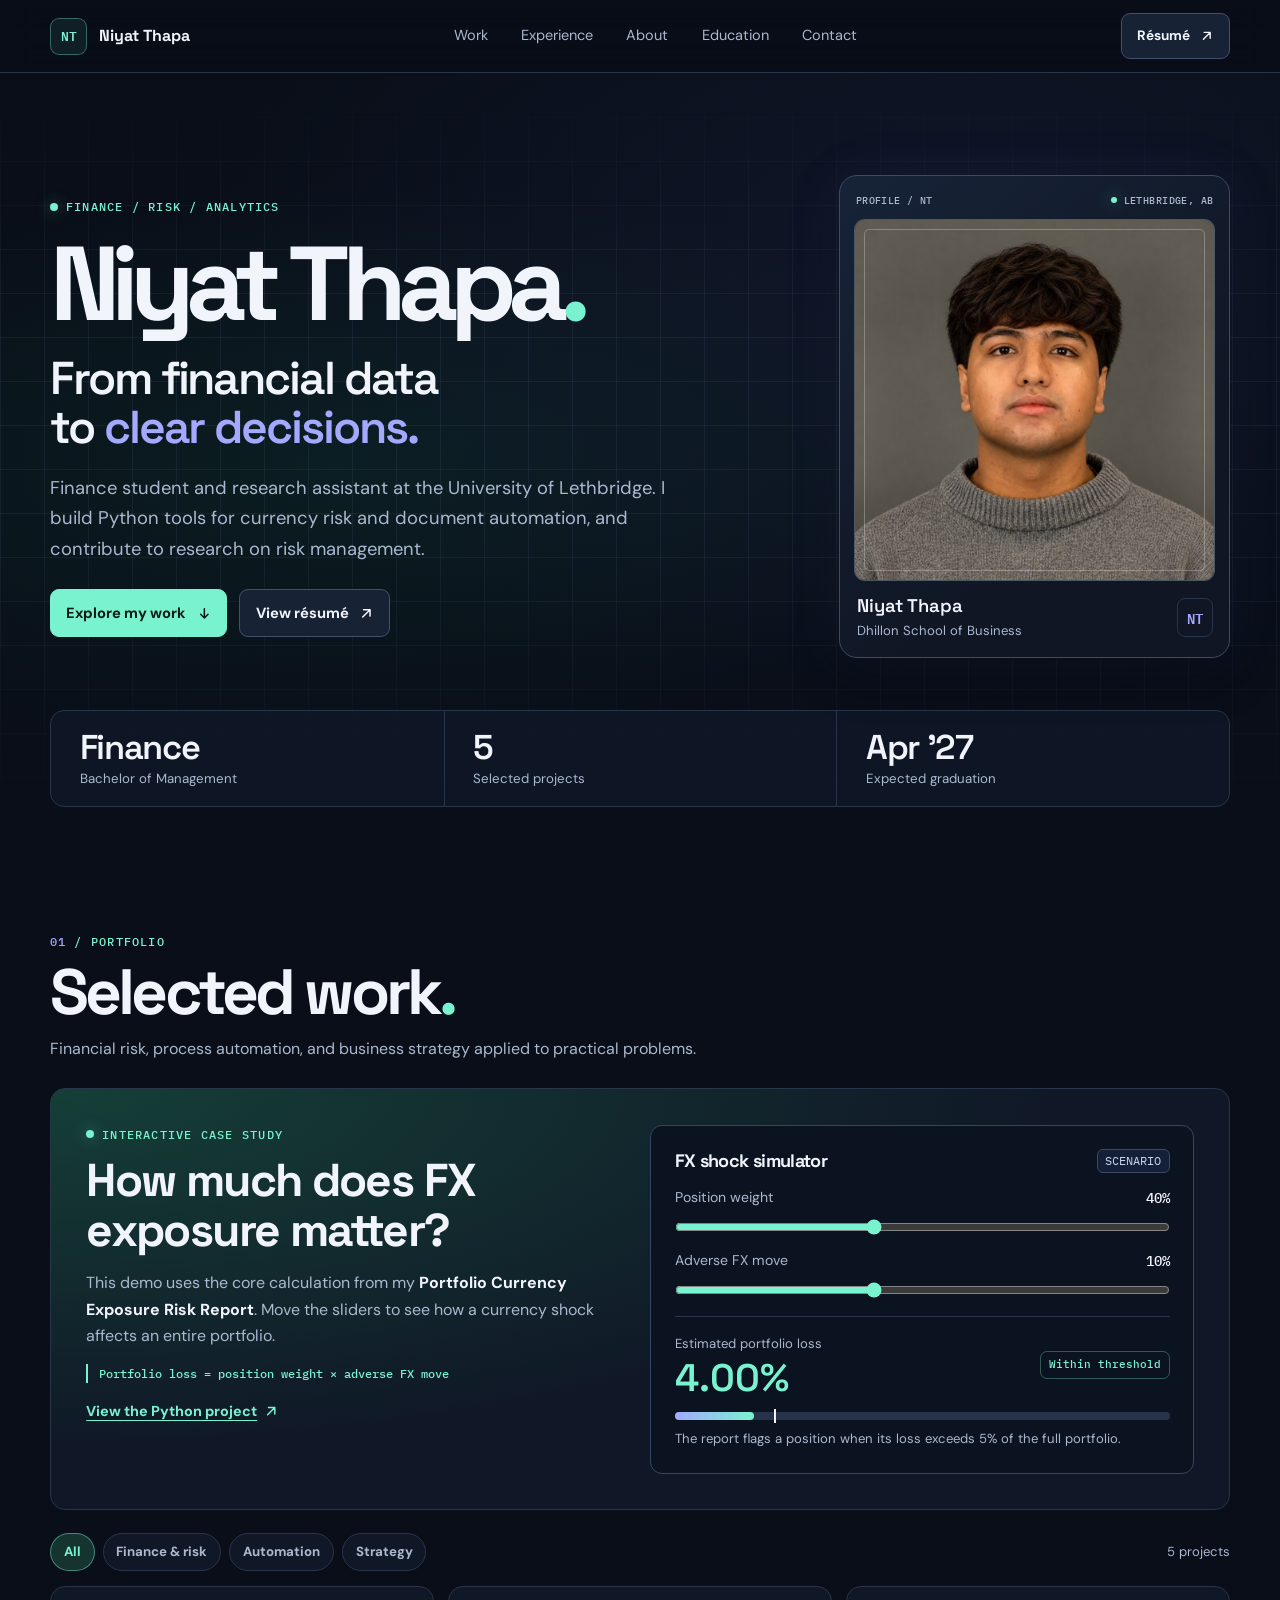
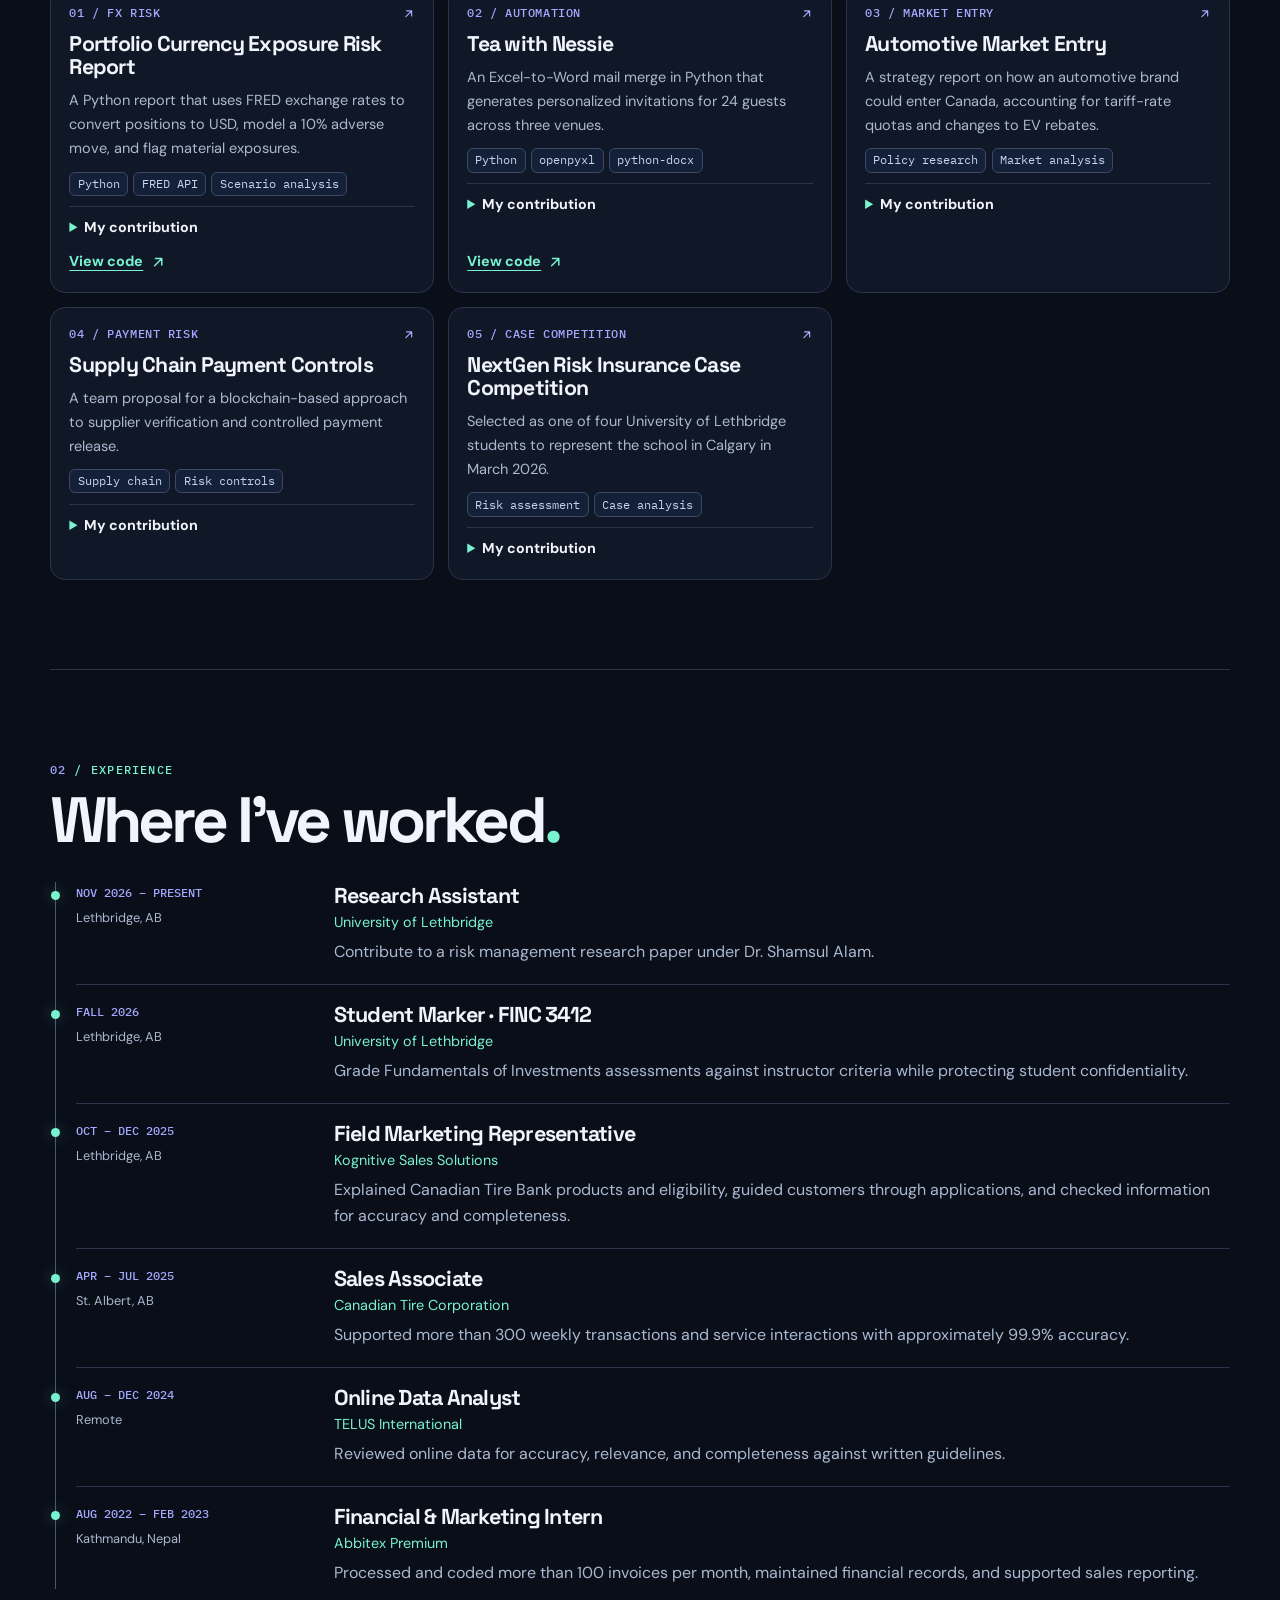
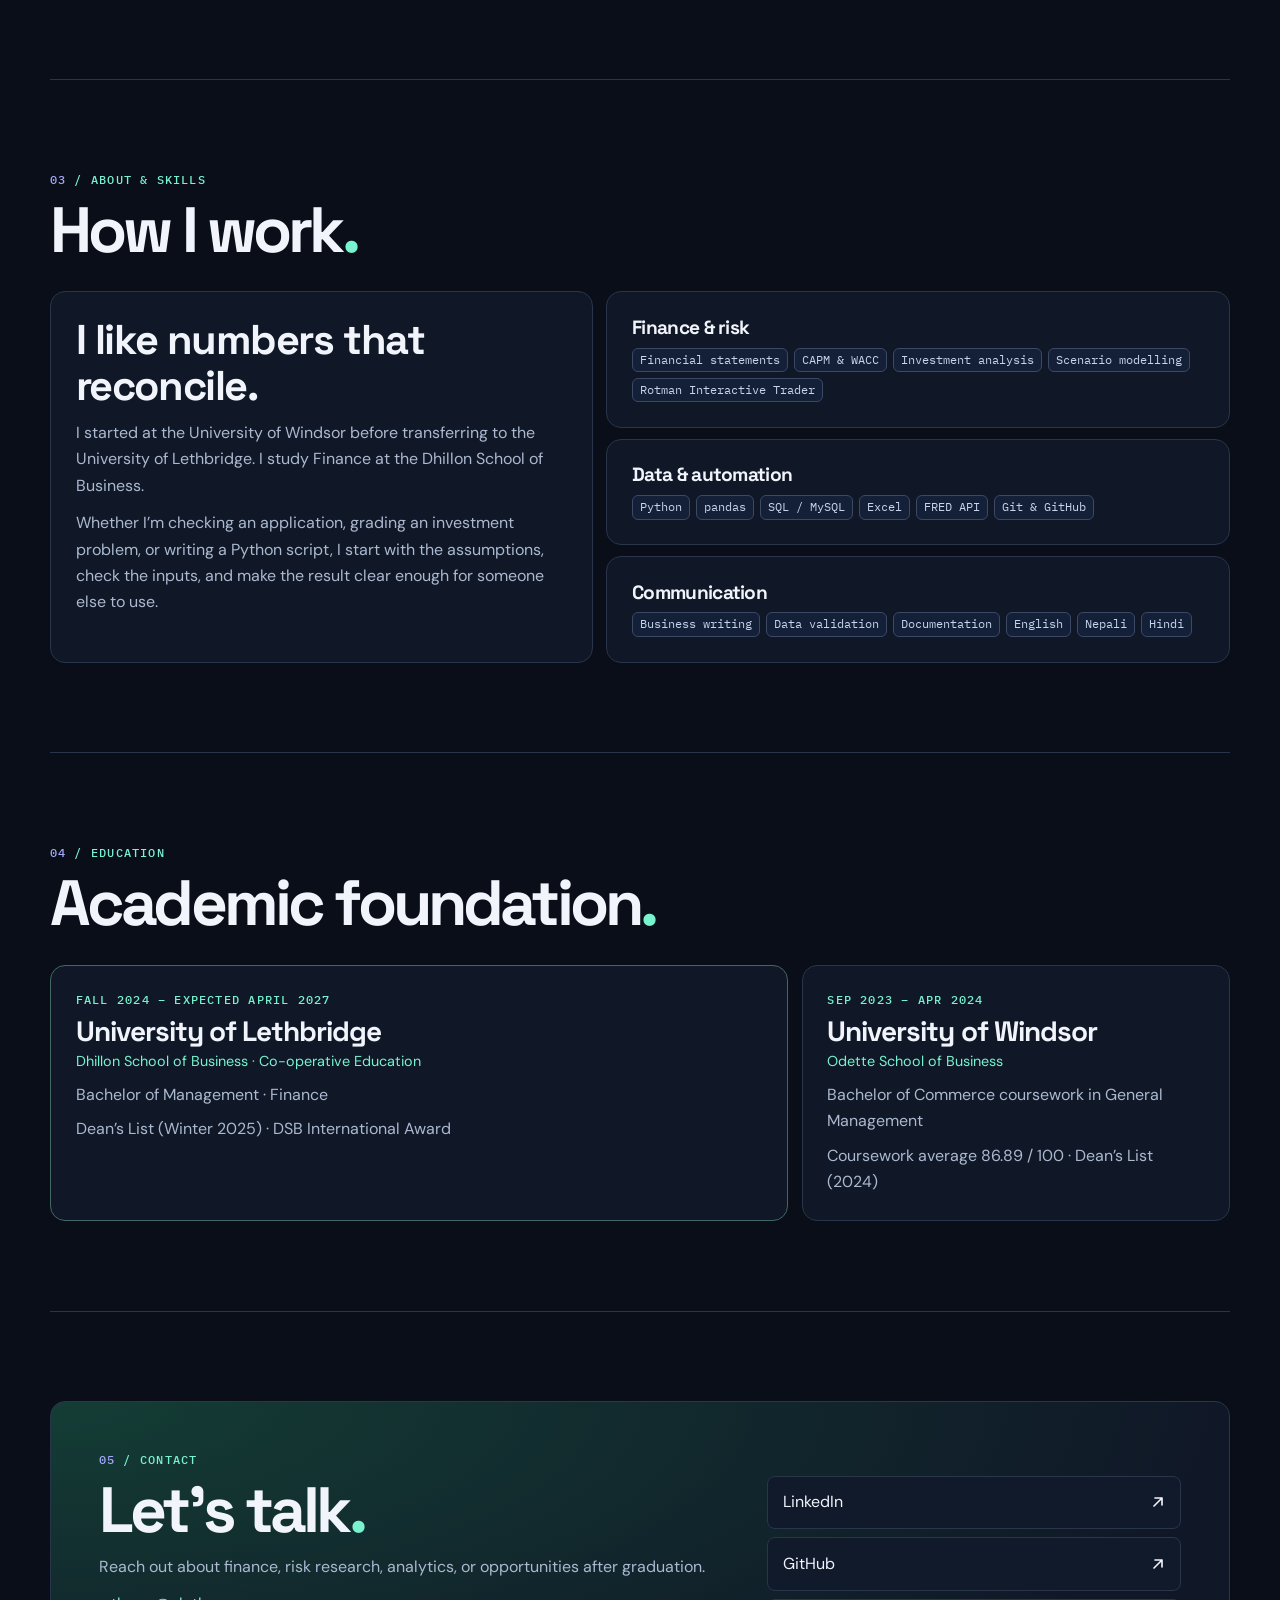
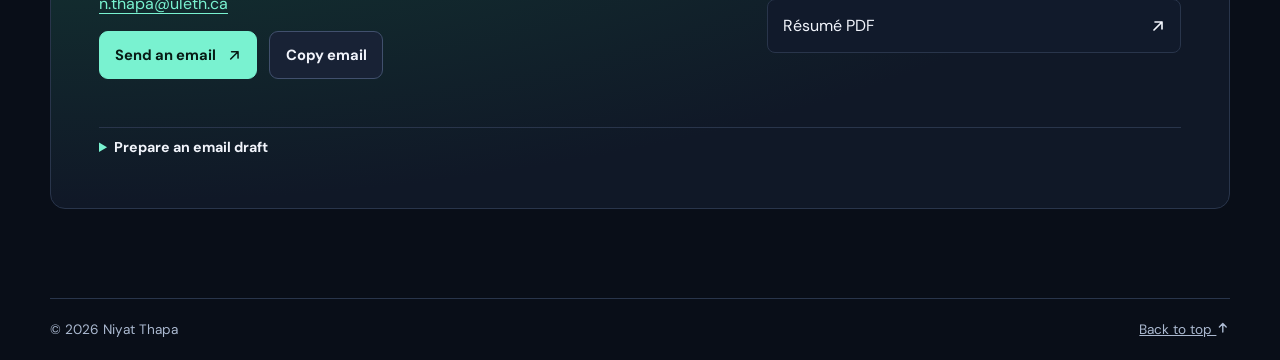
==== commit 813deb43: "Polish navigation icons and remove superseded GPA" ====
--- a/index.html
+++ b/index.html
@@ -15,7 +15,7 @@
   <link rel="preconnect" href="https://fonts.googleapis.com">
   <link rel="preconnect" href="https://fonts.gstatic.com" crossorigin>
   <link href="https://fonts.googleapis.com/css2?family=DM+Sans:wght@400;500;600;700&family=Space+Grotesk:wght@400;500;600;700&family=IBM+Plex+Mono:wght@400;500;600&display=swap" rel="stylesheet">
-  <link rel="stylesheet" href="style.css?v=portfolio-v2">
+  <link rel="stylesheet" href="style.css?v=portfolio-v2.1">
   <script src="script.js?v=portfolio-v2" defer></script>
 </head>
 <body>
@@ -27,7 +27,7 @@
       <nav id="navigation" aria-label="Main navigation">
         <a href="#work">Work</a><a href="#experience">Experience</a><a href="#about">About</a><a href="#education">Education</a><a href="#contact">Contact</a>
       </nav>
-      <a class="button button-small nav-resume" href="niyat-thapa-resume.pdf?v=20261109" target="_blank" rel="noopener">Résumé <span aria-hidden="true">↗</span></a>
+      <a class="button button-small nav-resume" href="niyat-thapa-resume.pdf?v=20261109" target="_blank" rel="noopener">Résumé <svg class="icon" aria-hidden="true" width="16" height="16" viewBox="0 0 16 16" fill="none" stroke="currentColor" stroke-width="1.65" stroke-linecap="round" stroke-linejoin="round"><path d="M4 12 12 4M5 4h7v7"/></svg></a>
     </div>
     <div class="read-progress" aria-hidden="true"></div>
   </header>
@@ -41,8 +41,8 @@
           <p class="hero-title">From financial data<br>to <em>clear decisions.</em></p>
           <p class="hero-intro">Finance student and research assistant at the University of Lethbridge. I build Python tools for currency risk and document automation, and contribute to research on risk management.</p>
           <div class="actions">
-            <a class="button button-primary" href="#work">Explore my work <span aria-hidden="true">↓</span></a>
-            <a class="button" href="niyat-thapa-resume.pdf?v=20261109" target="_blank" rel="noopener">View résumé <span aria-hidden="true">↗</span></a>
+            <a class="button button-primary" href="#work">Explore my work <svg class="icon" aria-hidden="true" width="16" height="16" viewBox="0 0 16 16" fill="none" stroke="currentColor" stroke-width="1.65" stroke-linecap="round" stroke-linejoin="round"><path d="M8 3v10m-4-4 4 4 4-4"/></svg></a>
+            <a class="button" href="niyat-thapa-resume.pdf?v=20261109" target="_blank" rel="noopener">View résumé <svg class="icon" aria-hidden="true" width="16" height="16" viewBox="0 0 16 16" fill="none" stroke="currentColor" stroke-width="1.65" stroke-linecap="round" stroke-linejoin="round"><path d="M4 12 12 4M5 4h7v7"/></svg></a>
           </div>
         </div>
         <figure class="profile">
@@ -54,7 +54,7 @@
         </figure>
       </div>
       <div class="metrics wrap" aria-label="Portfolio highlights">
-        <div><strong>3.75<span> / 4.00</span></strong><p>University of Lethbridge GPA</p></div>
+        <div><strong>Finance</strong><p>Bachelor of Management</p></div>
         <div><strong>5</strong><p>Selected projects</p></div>
         <div><strong>Apr ’27</strong><p>Expected graduation</p></div>
       </div>
@@ -72,7 +72,7 @@
           <h3>How much does FX exposure matter?</h3>
           <p>This demo uses the core calculation from my <strong>Portfolio Currency Exposure Risk Report</strong>. Move the sliders to see how a currency shock affects an entire portfolio.</p>
           <p class="formula">Portfolio loss = position weight × adverse FX move</p>
-          <a class="text-link" href="https://github.com/Immortal-Ancestor/currency-risk-report" target="_blank" rel="noopener">View the Python project <span aria-hidden="true">↗</span></a>
+          <a class="text-link" href="https://github.com/Immortal-Ancestor/currency-risk-report" target="_blank" rel="noopener">View the Python project <svg class="icon" aria-hidden="true" width="16" height="16" viewBox="0 0 16 16" fill="none" stroke="currentColor" stroke-width="1.65" stroke-linecap="round" stroke-linejoin="round"><path d="M4 12 12 4M5 4h7v7"/></svg></a>
         </div>
         <div class="simulator" aria-labelledby="sim-title">
           <div class="sim-top"><h4 id="sim-title">FX shock simulator</h4><span class="tag">SCENARIO</span></div>
@@ -102,37 +102,37 @@
       </div>
       <div class="projects" id="projects">
         <article class="project panel" data-category="finance automation">
-          <div class="project-id"><span>01 / FX RISK</span><span aria-hidden="true">↗</span></div>
+          <div class="project-id"><span>01 / FX RISK</span><svg class="icon" aria-hidden="true" width="16" height="16" viewBox="0 0 16 16" fill="none" stroke="currentColor" stroke-width="1.65" stroke-linecap="round" stroke-linejoin="round"><path d="M4 12 12 4M5 4h7v7"/></svg></div>
           <h3>Portfolio Currency Exposure Risk Report</h3>
           <p>A Python report that uses FRED exchange rates to convert positions to USD, model a 10% adverse move, and flag material exposures.</p>
           <ul class="tags"><li>Python</li><li>FRED API</li><li>Scenario analysis</li></ul>
           <details><summary>My contribution</summary><p>Designed and built the currency conversion, shock simulation, and flagging logic for Data Transformation (DGTR 3720).</p></details>
-          <a class="text-link" href="https://github.com/Immortal-Ancestor/currency-risk-report" target="_blank" rel="noopener">View code <span aria-hidden="true">↗</span></a>
+          <a class="text-link" href="https://github.com/Immortal-Ancestor/currency-risk-report" target="_blank" rel="noopener">View code <svg class="icon" aria-hidden="true" width="16" height="16" viewBox="0 0 16 16" fill="none" stroke="currentColor" stroke-width="1.65" stroke-linecap="round" stroke-linejoin="round"><path d="M4 12 12 4M5 4h7v7"/></svg></a>
         </article>
         <article class="project panel" data-category="automation">
-          <div class="project-id"><span>02 / AUTOMATION</span><span aria-hidden="true">↗</span></div>
+          <div class="project-id"><span>02 / AUTOMATION</span><svg class="icon" aria-hidden="true" width="16" height="16" viewBox="0 0 16 16" fill="none" stroke="currentColor" stroke-width="1.65" stroke-linecap="round" stroke-linejoin="round"><path d="M4 12 12 4M5 4h7v7"/></svg></div>
           <h3>Tea with Nessie</h3>
           <p>An Excel-to-Word mail merge in Python that generates personalized invitations for 24 guests across three venues.</p>
           <ul class="tags"><li>Python</li><li>openpyxl</li><li>python-docx</li></ul>
           <details><summary>My contribution</summary><p>Designed the workbook and template, then wrote the script that validates records, merges fields, and exports the invitations.</p></details>
-          <a class="text-link" href="https://github.com/Immortal-Ancestor/Immortal-Ancestor-tea-with-nessie" target="_blank" rel="noopener">View code <span aria-hidden="true">↗</span></a>
+          <a class="text-link" href="https://github.com/Immortal-Ancestor/Immortal-Ancestor-tea-with-nessie" target="_blank" rel="noopener">View code <svg class="icon" aria-hidden="true" width="16" height="16" viewBox="0 0 16 16" fill="none" stroke="currentColor" stroke-width="1.65" stroke-linecap="round" stroke-linejoin="round"><path d="M4 12 12 4M5 4h7v7"/></svg></a>
         </article>
         <article class="project panel" data-category="strategy">
-          <div class="project-id"><span>03 / MARKET ENTRY</span><span aria-hidden="true">↗</span></div>
+          <div class="project-id"><span>03 / MARKET ENTRY</span><svg class="icon" aria-hidden="true" width="16" height="16" viewBox="0 0 16 16" fill="none" stroke="currentColor" stroke-width="1.65" stroke-linecap="round" stroke-linejoin="round"><path d="M4 12 12 4M5 4h7v7"/></svg></div>
           <h3>Automotive Market Entry</h3>
           <p>A strategy report on how an automotive brand could enter Canada, accounting for tariff-rate quotas and changes to EV rebates.</p>
           <ul class="tags"><li>Policy research</li><li>Market analysis</li></ul>
           <details><summary>My contribution</summary><p>Co-authored the report for Management Policy and Strategy (MGT 4090). Researched policy effects and translated the findings into an entry recommendation.</p></details>
         </article>
         <article class="project panel" data-category="finance strategy">
-          <div class="project-id"><span>04 / PAYMENT RISK</span><span aria-hidden="true">↗</span></div>
+          <div class="project-id"><span>04 / PAYMENT RISK</span><svg class="icon" aria-hidden="true" width="16" height="16" viewBox="0 0 16 16" fill="none" stroke="currentColor" stroke-width="1.65" stroke-linecap="round" stroke-linejoin="round"><path d="M4 12 12 4M5 4h7v7"/></svg></div>
           <h3>Supply Chain Payment Controls</h3>
           <p>A team proposal for a blockchain-based approach to supplier verification and controlled payment release.</p>
           <ul class="tags"><li>Supply chain</li><li>Risk controls</li></ul>
           <details><summary>My contribution</summary><p>Helped design the controls and document the conditions that must be met before payment is released.</p></details>
         </article>
         <article class="project panel" data-category="finance strategy">
-          <div class="project-id"><span>05 / CASE COMPETITION</span><span aria-hidden="true">↗</span></div>
+          <div class="project-id"><span>05 / CASE COMPETITION</span><svg class="icon" aria-hidden="true" width="16" height="16" viewBox="0 0 16 16" fill="none" stroke="currentColor" stroke-width="1.65" stroke-linecap="round" stroke-linejoin="round"><path d="M4 12 12 4M5 4h7v7"/></svg></div>
           <h3>NextGen Risk Insurance Case Competition</h3>
           <p>Selected as one of four University of Lethbridge students to represent the school in Calgary in March 2026.</p>
           <ul class="tags"><li>Risk assessment</li><li>Case analysis</li></ul>
@@ -177,7 +177,6 @@
           <h3>University of Lethbridge</h3>
           <p class="organization">Dhillon School of Business · Co-operative Education</p>
           <p>Bachelor of Management · Finance</p>
-          <dl class="gpas"><div><dt>University of Lethbridge GPA</dt><dd>3.75<span> / 4.00</span></dd></div></dl>
           <p>Dean’s List (Winter 2025) · DSB International Award</p>
         </article>
         <article class="panel edu">
@@ -197,13 +196,13 @@
           <h2>Let’s talk<span class="hero-dot">.</span></h2>
           <p>Reach out about finance, risk research, analytics, or opportunities after graduation.</p>
           <a class="contact-email" href="mailto:n.thapa@uleth.ca">n.thapa@uleth.ca</a>
-          <div class="actions"><a class="button button-primary" href="mailto:n.thapa@uleth.ca">Send an email <span aria-hidden="true">↗</span></a><button type="button" class="button" id="copy-email" hidden>Copy email</button></div>
+          <div class="actions"><a class="button button-primary" href="mailto:n.thapa@uleth.ca">Send an email <svg class="icon" aria-hidden="true" width="16" height="16" viewBox="0 0 16 16" fill="none" stroke="currentColor" stroke-width="1.65" stroke-linecap="round" stroke-linejoin="round"><path d="M4 12 12 4M5 4h7v7"/></svg></a><button type="button" class="button" id="copy-email" hidden>Copy email</button></div>
           <p class="small" id="copy-status" aria-live="polite"></p>
         </div>
         <ul class="contact-links">
-          <li><a href="https://www.linkedin.com/in/niyat-thapa-229028308" target="_blank" rel="noopener"><span>LinkedIn</span><span aria-hidden="true">↗</span></a></li>
-          <li><a href="https://github.com/Immortal-Ancestor" target="_blank" rel="noopener"><span>GitHub</span><span aria-hidden="true">↗</span></a></li>
-          <li><a href="niyat-thapa-resume.pdf?v=20261109" target="_blank" rel="noopener"><span>Résumé PDF</span><span aria-hidden="true">↗</span></a></li>
+          <li><a href="https://www.linkedin.com/in/niyat-thapa-229028308" target="_blank" rel="noopener"><span>LinkedIn</span><svg class="icon" aria-hidden="true" width="16" height="16" viewBox="0 0 16 16" fill="none" stroke="currentColor" stroke-width="1.65" stroke-linecap="round" stroke-linejoin="round"><path d="M4 12 12 4M5 4h7v7"/></svg></a></li>
+          <li><a href="https://github.com/Immortal-Ancestor" target="_blank" rel="noopener"><span>GitHub</span><svg class="icon" aria-hidden="true" width="16" height="16" viewBox="0 0 16 16" fill="none" stroke="currentColor" stroke-width="1.65" stroke-linecap="round" stroke-linejoin="round"><path d="M4 12 12 4M5 4h7v7"/></svg></a></li>
+          <li><a href="niyat-thapa-resume.pdf?v=20261109" target="_blank" rel="noopener"><span>Résumé PDF</span><svg class="icon" aria-hidden="true" width="16" height="16" viewBox="0 0 16 16" fill="none" stroke="currentColor" stroke-width="1.65" stroke-linecap="round" stroke-linejoin="round"><path d="M4 12 12 4M5 4h7v7"/></svg></a></li>
         </ul>
         <details class="contact-draft" hidden>
           <summary>Prepare an email draft</summary>
@@ -211,13 +210,13 @@
             <label>Name <input name="name" autocomplete="name" required maxlength="100"></label>
             <label>Email <input name="email" type="email" autocomplete="email" required maxlength="254"></label>
             <label class="message">Message <textarea name="message" rows="4" required maxlength="1500"></textarea></label>
-            <button type="submit" class="button">Open email draft <span aria-hidden="true">↗</span></button>
+            <button type="submit" class="button">Open email draft <svg class="icon" aria-hidden="true" width="16" height="16" viewBox="0 0 16 16" fill="none" stroke="currentColor" stroke-width="1.65" stroke-linecap="round" stroke-linejoin="round"><path d="M4 12 12 4M5 4h7v7"/></svg></button>
           </form>
           <p class="small">Opens your email app with the draft. The site doesn’t store your message.</p>
         </details>
       </div>
     </section>
   </main>
-  <footer class="footer wrap"><span>© <span id="year">2026</span> Niyat Thapa</span><a href="#home">Back to top ↑</a></footer>
+  <footer class="footer wrap"><span>© <span id="year">2026</span> Niyat Thapa</span><a href="#home">Back to top <svg class="icon" aria-hidden="true" width="16" height="16" viewBox="0 0 16 16" fill="none" stroke="currentColor" stroke-width="1.65" stroke-linecap="round" stroke-linejoin="round"><path d="M8 13V3m-4 4 4-4 4 4"/></svg></a></footer>
 </body>
 </html>
--- a/style.css
+++ b/style.css
@@ -211,3 +211,5 @@
   html { scroll-behavior: auto; }
   *, *::before, *::after { animation: none !important; transition: none !important; }
 }
+
+.icon { display: inline-block; flex: none; width: 1em; height: 1em; vertical-align: -.1em; }
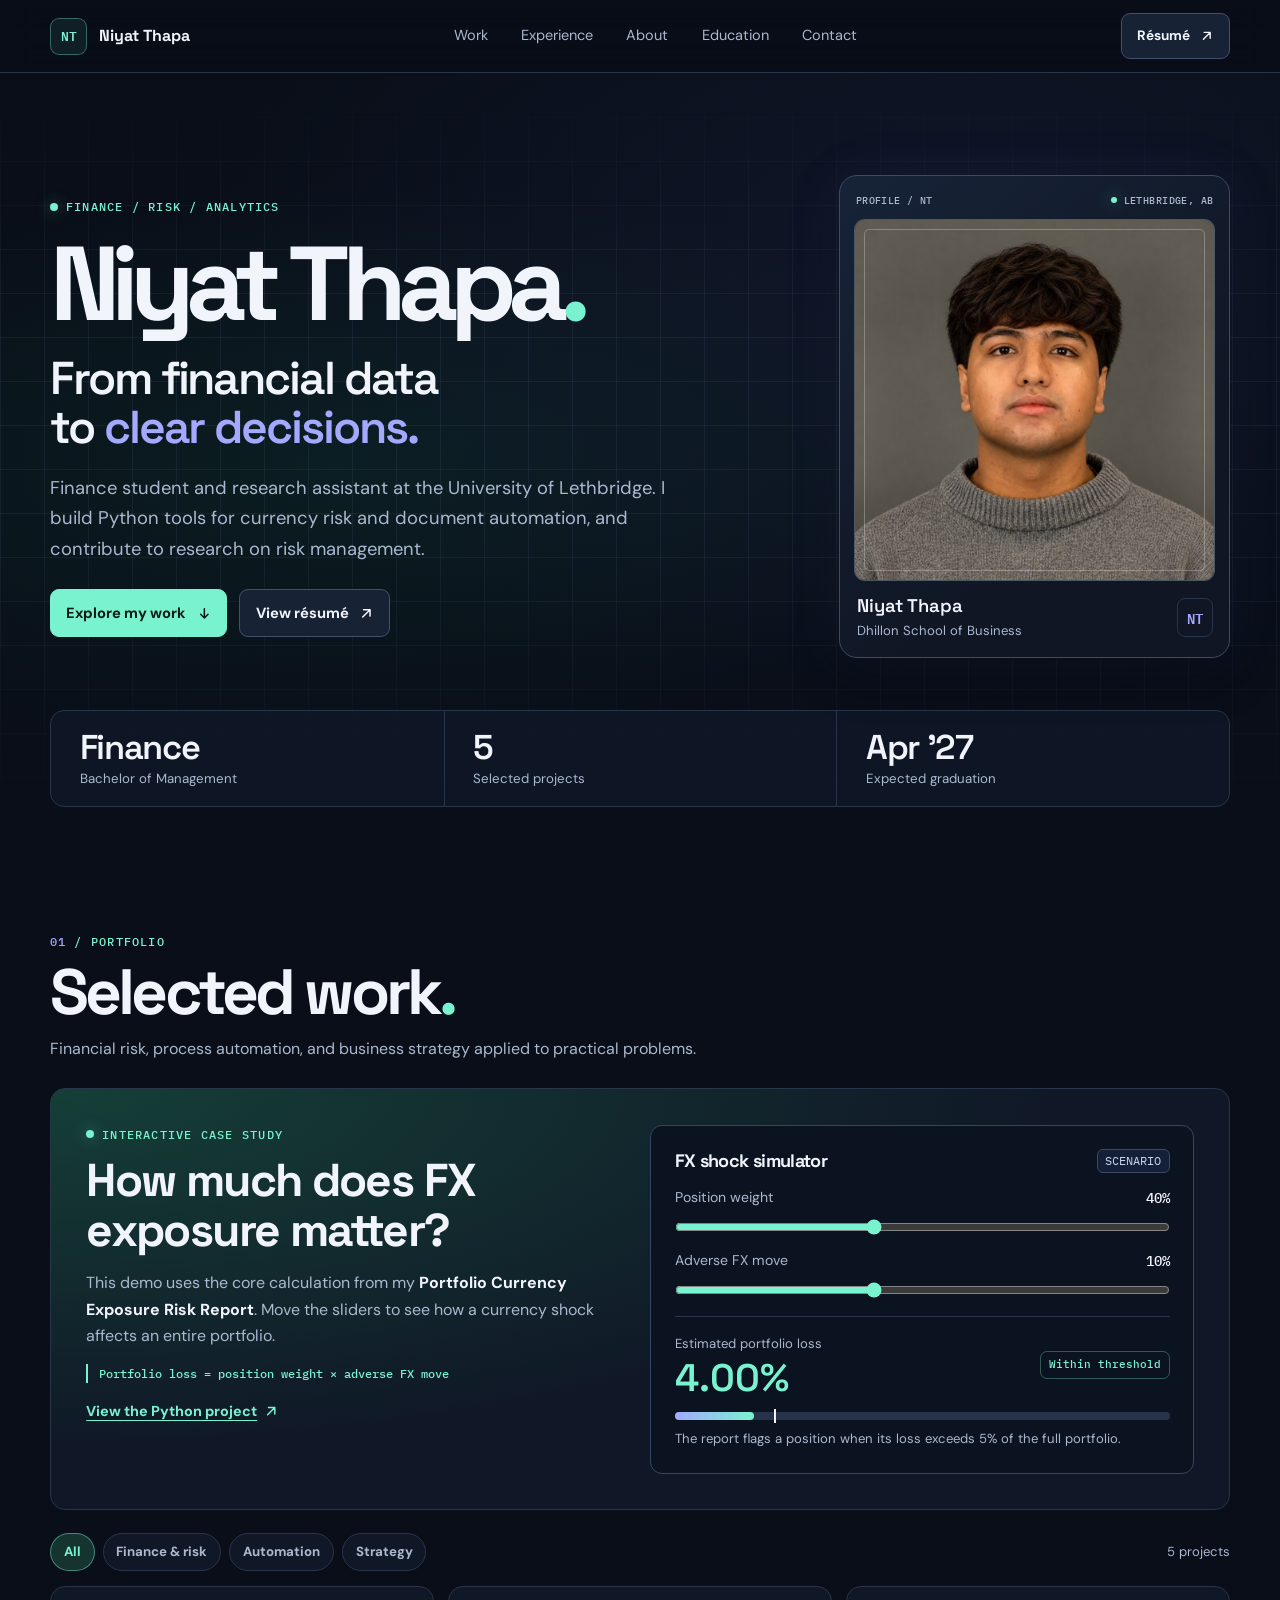
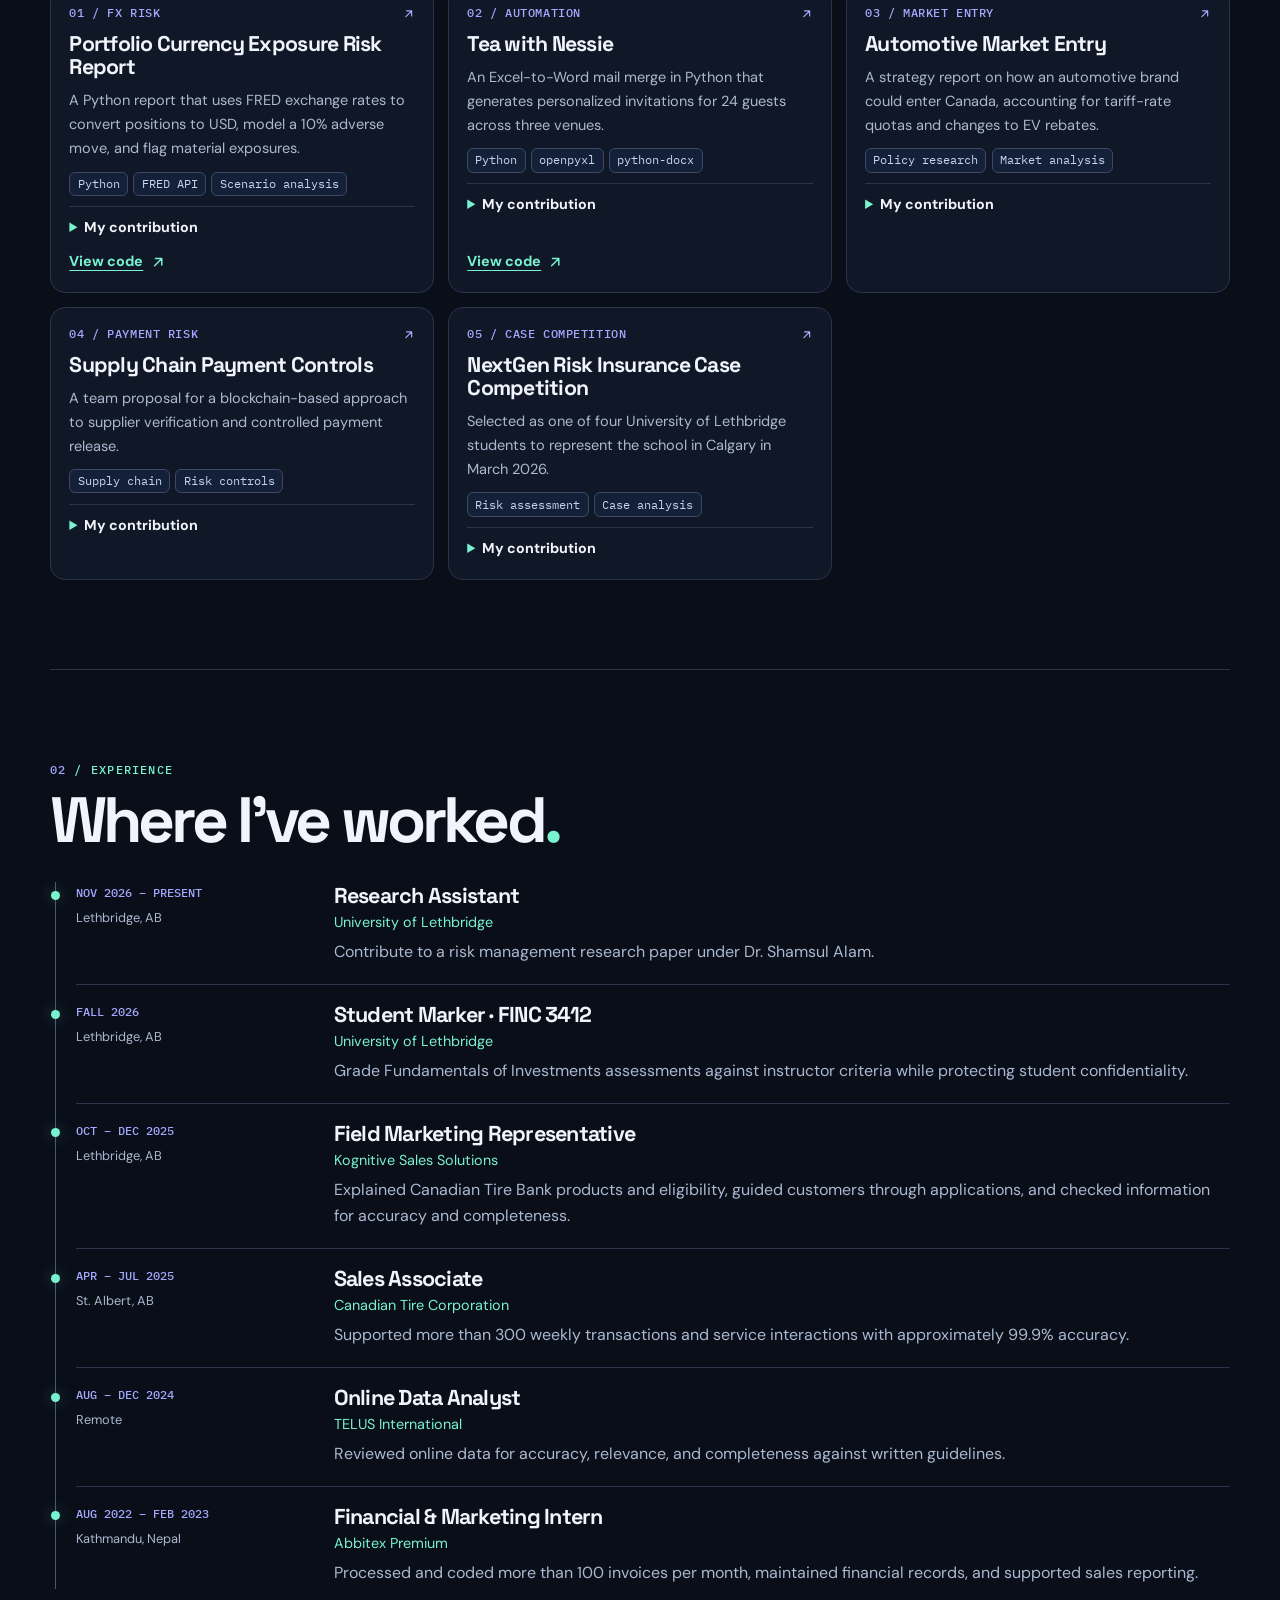
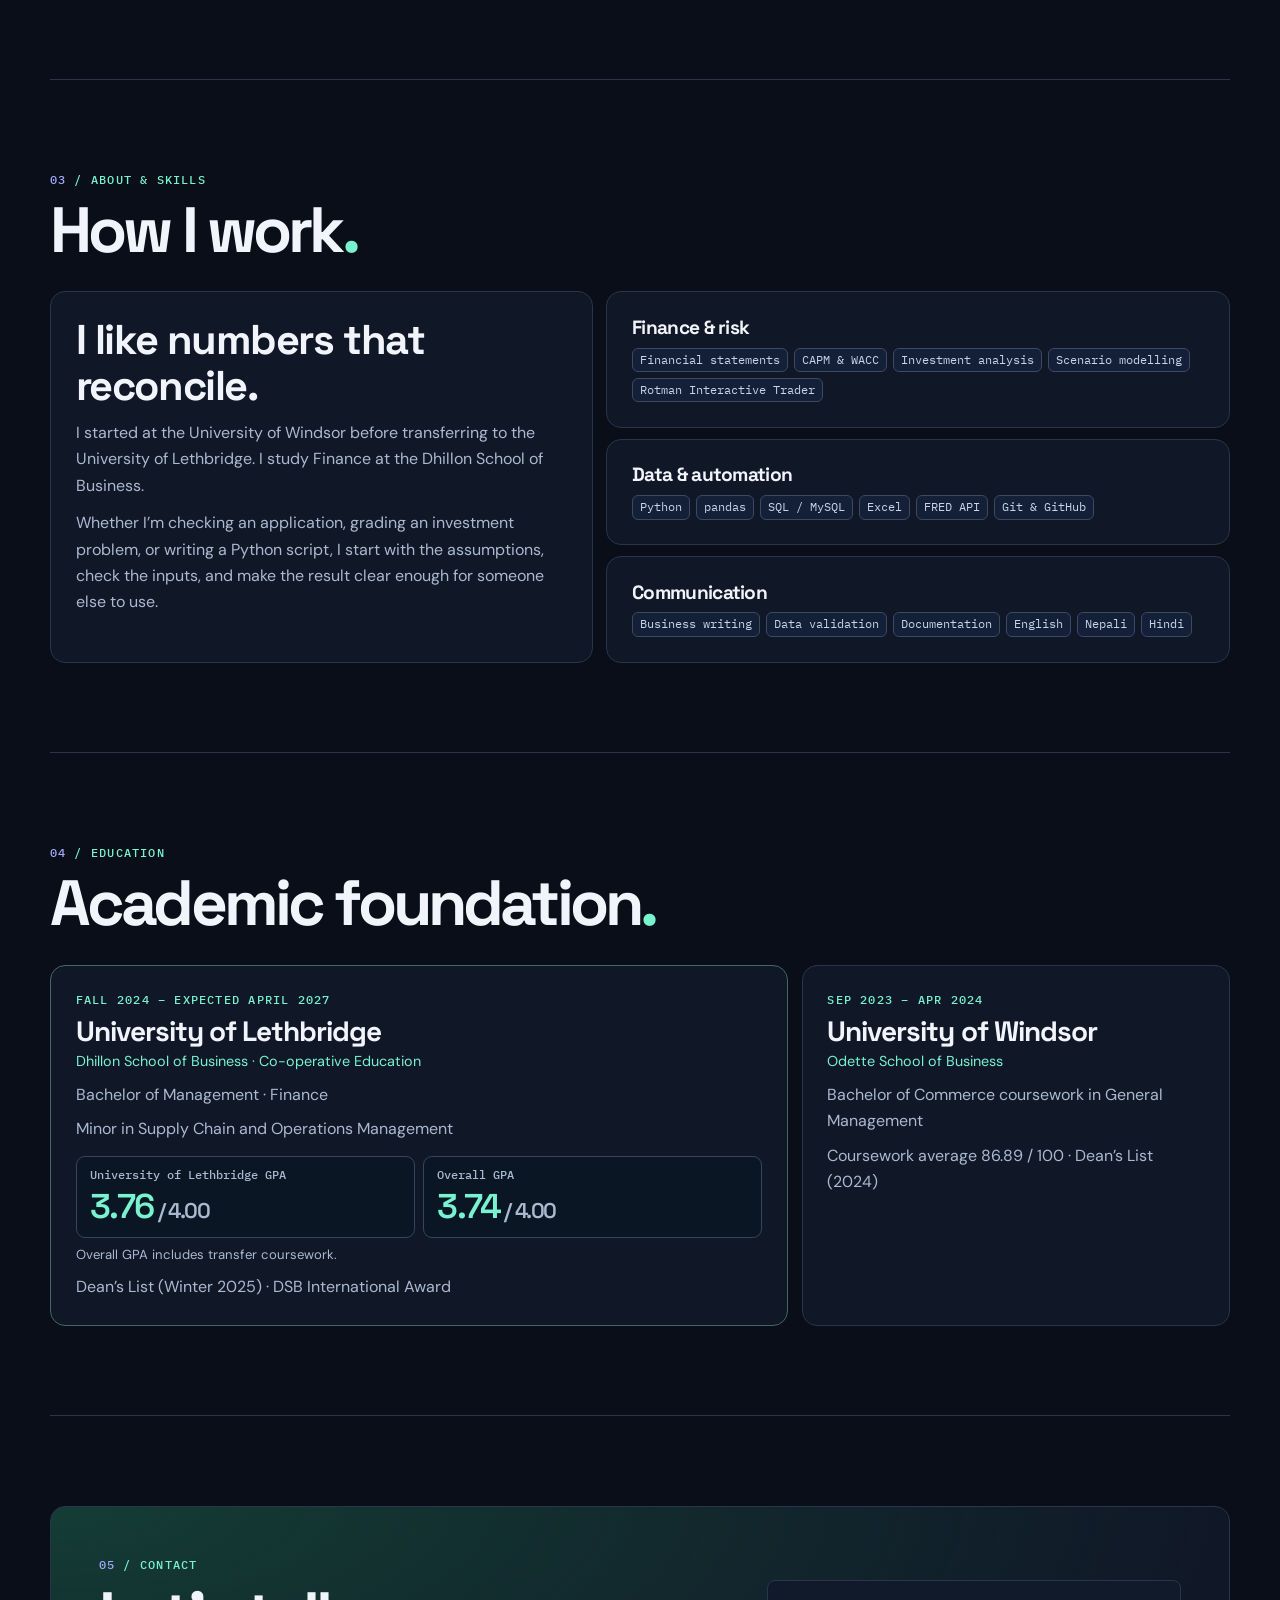
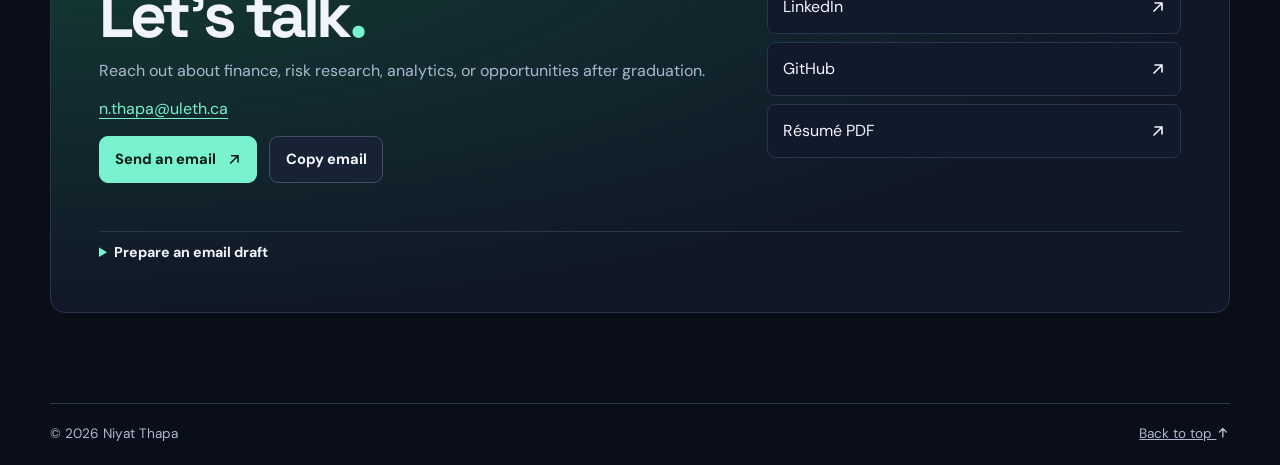
==== commit 46d62e1d: "Update approved academic details and public résumé" ====
--- a/index.html
+++ b/index.html
@@ -15,7 +15,7 @@
   <link rel="preconnect" href="https://fonts.googleapis.com">
   <link rel="preconnect" href="https://fonts.gstatic.com" crossorigin>
   <link href="https://fonts.googleapis.com/css2?family=DM+Sans:wght@400;500;600;700&family=Space+Grotesk:wght@400;500;600;700&family=IBM+Plex+Mono:wght@400;500;600&display=swap" rel="stylesheet">
-  <link rel="stylesheet" href="style.css?v=portfolio-v2.1">
+  <link rel="stylesheet" href="style.css?v=portfolio-v2.2">
   <script src="script.js?v=portfolio-v2" defer></script>
 </head>
 <body>
@@ -27,7 +27,7 @@
       <nav id="navigation" aria-label="Main navigation">
         <a href="#work">Work</a><a href="#experience">Experience</a><a href="#about">About</a><a href="#education">Education</a><a href="#contact">Contact</a>
       </nav>
-      <a class="button button-small nav-resume" href="niyat-thapa-resume.pdf?v=20261109" target="_blank" rel="noopener">Résumé <svg class="icon" aria-hidden="true" width="16" height="16" viewBox="0 0 16 16" fill="none" stroke="currentColor" stroke-width="1.65" stroke-linecap="round" stroke-linejoin="round"><path d="M4 12 12 4M5 4h7v7"/></svg></a>
+      <a class="button button-small nav-resume" href="niyat-thapa-resume.pdf?v=academic-update" target="_blank" rel="noopener">Résumé <svg class="icon" aria-hidden="true" width="16" height="16" viewBox="0 0 16 16" fill="none" stroke="currentColor" stroke-width="1.65" stroke-linecap="round" stroke-linejoin="round"><path d="M4 12 12 4M5 4h7v7"/></svg></a>
     </div>
     <div class="read-progress" aria-hidden="true"></div>
   </header>
@@ -42,7 +42,7 @@
           <p class="hero-intro">Finance student and research assistant at the University of Lethbridge. I build Python tools for currency risk and document automation, and contribute to research on risk management.</p>
           <div class="actions">
             <a class="button button-primary" href="#work">Explore my work <svg class="icon" aria-hidden="true" width="16" height="16" viewBox="0 0 16 16" fill="none" stroke="currentColor" stroke-width="1.65" stroke-linecap="round" stroke-linejoin="round"><path d="M8 3v10m-4-4 4 4 4-4"/></svg></a>
-            <a class="button" href="niyat-thapa-resume.pdf?v=20261109" target="_blank" rel="noopener">View résumé <svg class="icon" aria-hidden="true" width="16" height="16" viewBox="0 0 16 16" fill="none" stroke="currentColor" stroke-width="1.65" stroke-linecap="round" stroke-linejoin="round"><path d="M4 12 12 4M5 4h7v7"/></svg></a>
+            <a class="button" href="niyat-thapa-resume.pdf?v=academic-update" target="_blank" rel="noopener">View résumé <svg class="icon" aria-hidden="true" width="16" height="16" viewBox="0 0 16 16" fill="none" stroke="currentColor" stroke-width="1.65" stroke-linecap="round" stroke-linejoin="round"><path d="M4 12 12 4M5 4h7v7"/></svg></a>
           </div>
         </div>
         <figure class="profile">
@@ -177,6 +177,12 @@
           <h3>University of Lethbridge</h3>
           <p class="organization">Dhillon School of Business · Co-operative Education</p>
           <p>Bachelor of Management · Finance</p>
+          <p>Minor in Supply Chain and Operations Management</p>
+          <dl class="gpas">
+            <div><dt>University of Lethbridge GPA</dt><dd>3.76<span> / 4.00</span></dd></div>
+            <div><dt>Overall GPA</dt><dd>3.74<span> / 4.00</span></dd></div>
+          </dl>
+          <p class="small">Overall GPA includes transfer coursework.</p>
           <p>Dean’s List (Winter 2025) · DSB International Award</p>
         </article>
         <article class="panel edu">
@@ -202,7 +208,7 @@
         <ul class="contact-links">
           <li><a href="https://www.linkedin.com/in/niyat-thapa-229028308" target="_blank" rel="noopener"><span>LinkedIn</span><svg class="icon" aria-hidden="true" width="16" height="16" viewBox="0 0 16 16" fill="none" stroke="currentColor" stroke-width="1.65" stroke-linecap="round" stroke-linejoin="round"><path d="M4 12 12 4M5 4h7v7"/></svg></a></li>
           <li><a href="https://github.com/Immortal-Ancestor" target="_blank" rel="noopener"><span>GitHub</span><svg class="icon" aria-hidden="true" width="16" height="16" viewBox="0 0 16 16" fill="none" stroke="currentColor" stroke-width="1.65" stroke-linecap="round" stroke-linejoin="round"><path d="M4 12 12 4M5 4h7v7"/></svg></a></li>
-          <li><a href="niyat-thapa-resume.pdf?v=20261109" target="_blank" rel="noopener"><span>Résumé PDF</span><svg class="icon" aria-hidden="true" width="16" height="16" viewBox="0 0 16 16" fill="none" stroke="currentColor" stroke-width="1.65" stroke-linecap="round" stroke-linejoin="round"><path d="M4 12 12 4M5 4h7v7"/></svg></a></li>
+          <li><a href="niyat-thapa-resume.pdf?v=academic-update" target="_blank" rel="noopener"><span>Résumé PDF</span><svg class="icon" aria-hidden="true" width="16" height="16" viewBox="0 0 16 16" fill="none" stroke="currentColor" stroke-width="1.65" stroke-linecap="round" stroke-linejoin="round"><path d="M4 12 12 4M5 4h7v7"/></svg></a></li>
         </ul>
         <details class="contact-draft" hidden>
           <summary>Prepare an email draft</summary>
--- a/style.css
+++ b/style.css
@@ -158,7 +158,7 @@
 .edu h3 { margin-top: .4rem; }
 .edu p + p { margin-top: .5rem; }
 .primary-edu { border-color: #426766; }
-.gpas { width: fit-content; margin: .85rem 0 .4rem; }
+.gpas { display: grid; grid-template-columns: repeat(2, minmax(0, 1fr)); gap: .55rem; margin: .85rem 0 .4rem; }
 .gpas > div { background: #0a1624; border: 1px solid #344560; border-radius: 9px; padding: .6rem .8rem; }
 .gpas dt { font: 500 .73rem/1.4 var(--mono); color: var(--muted); }
 .gpas dd { color: var(--accent); margin-top: .15rem; }
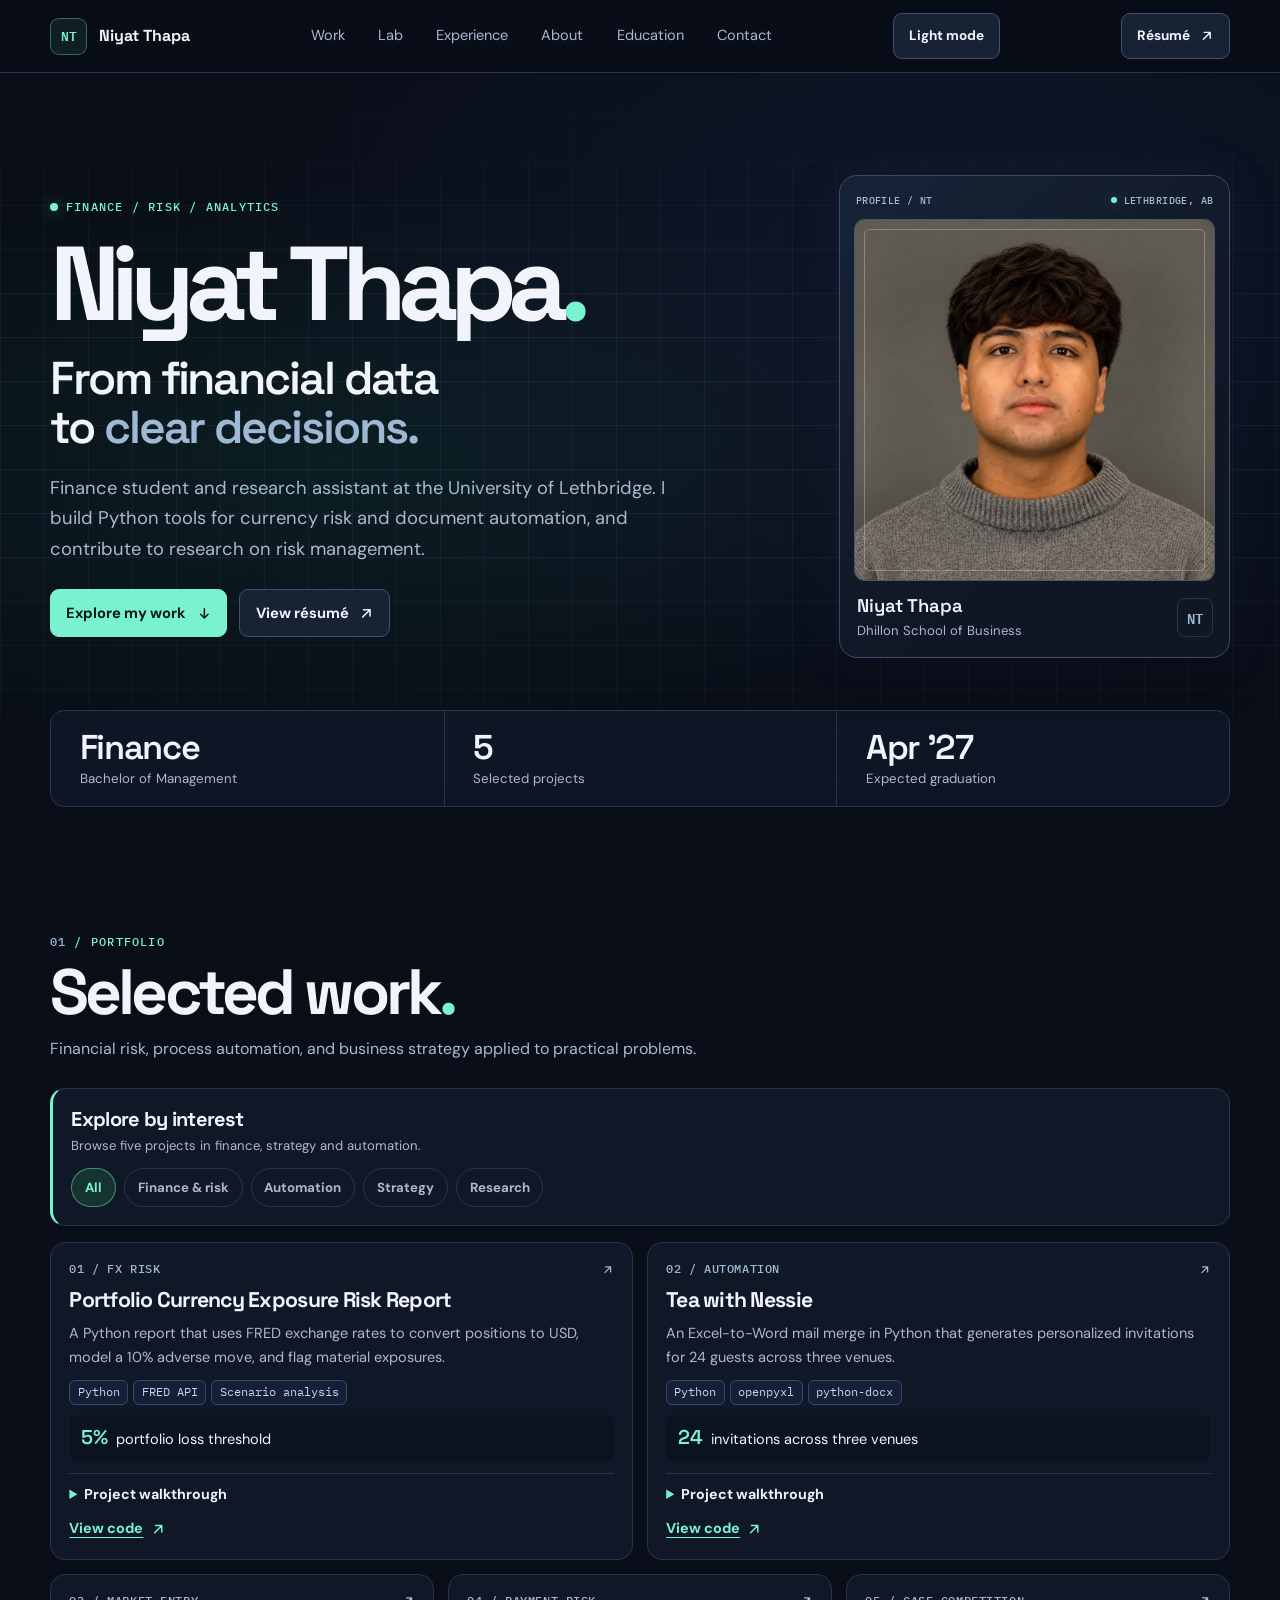
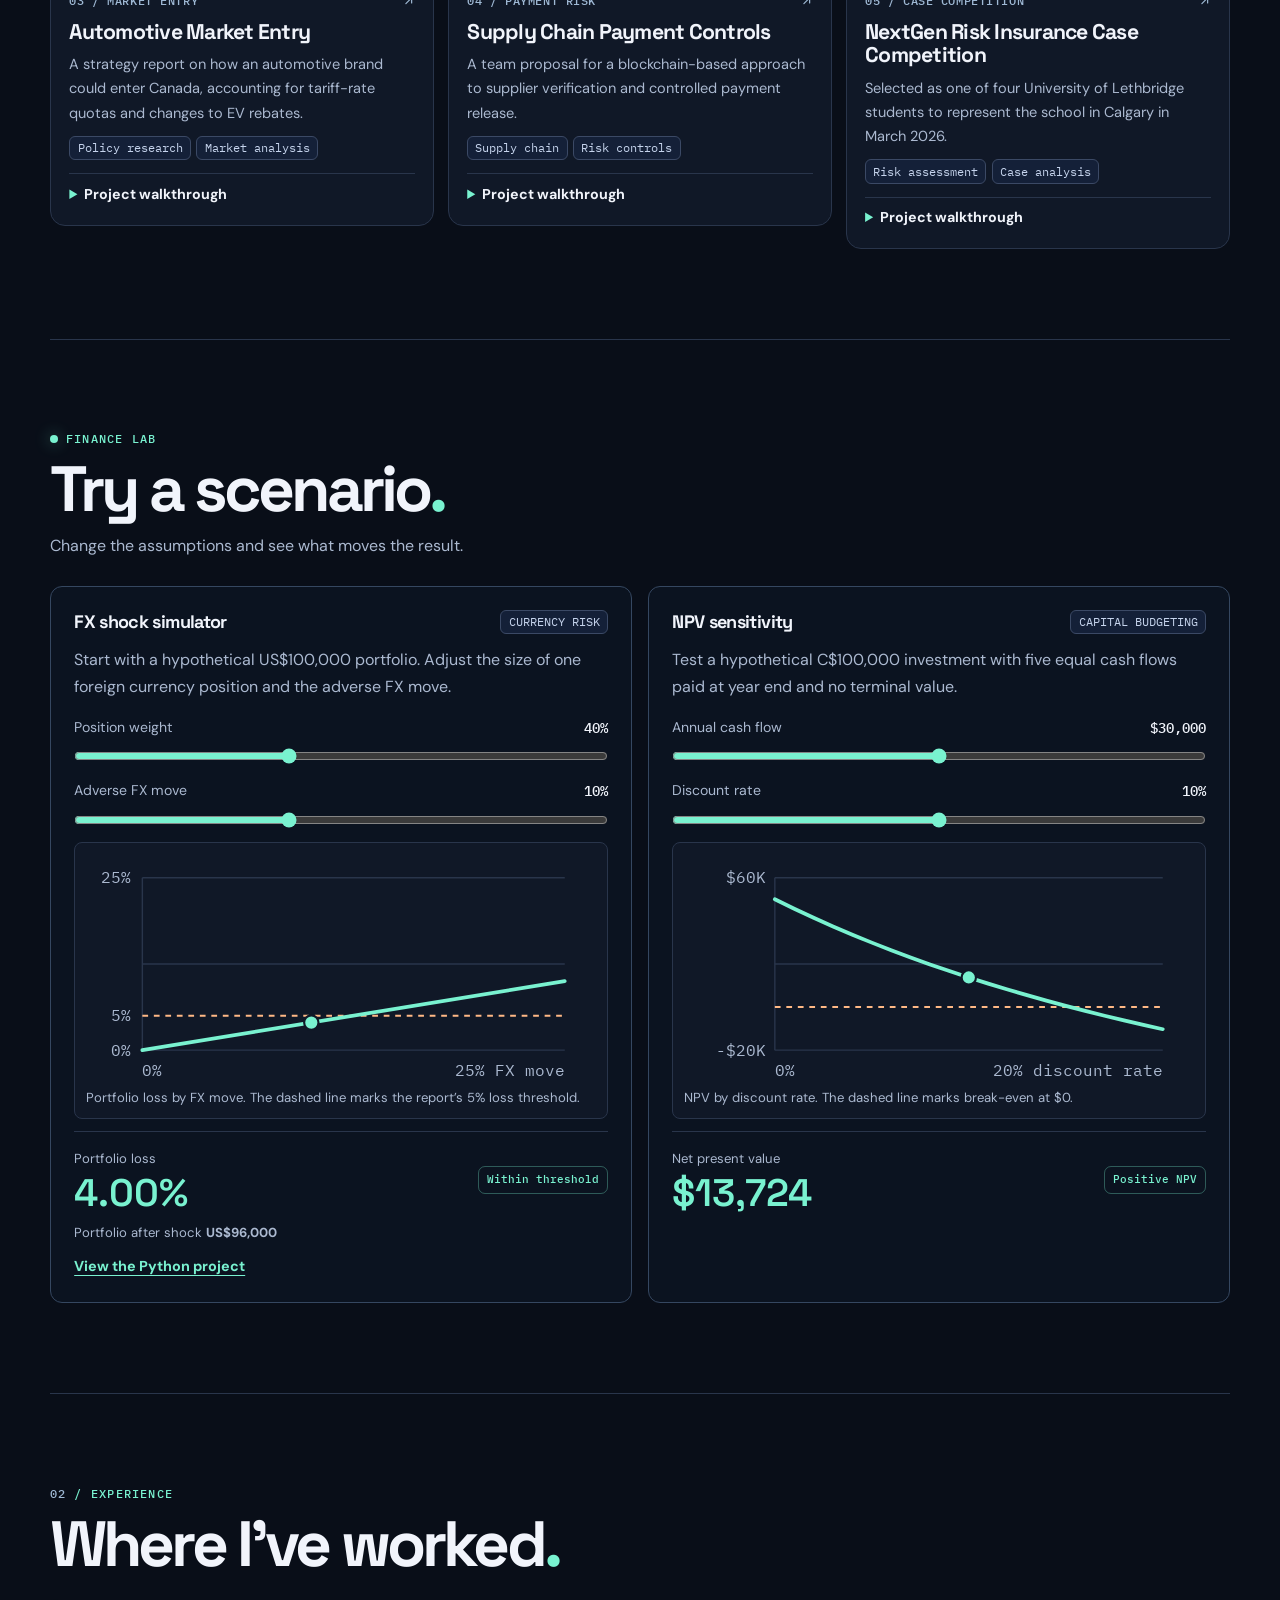
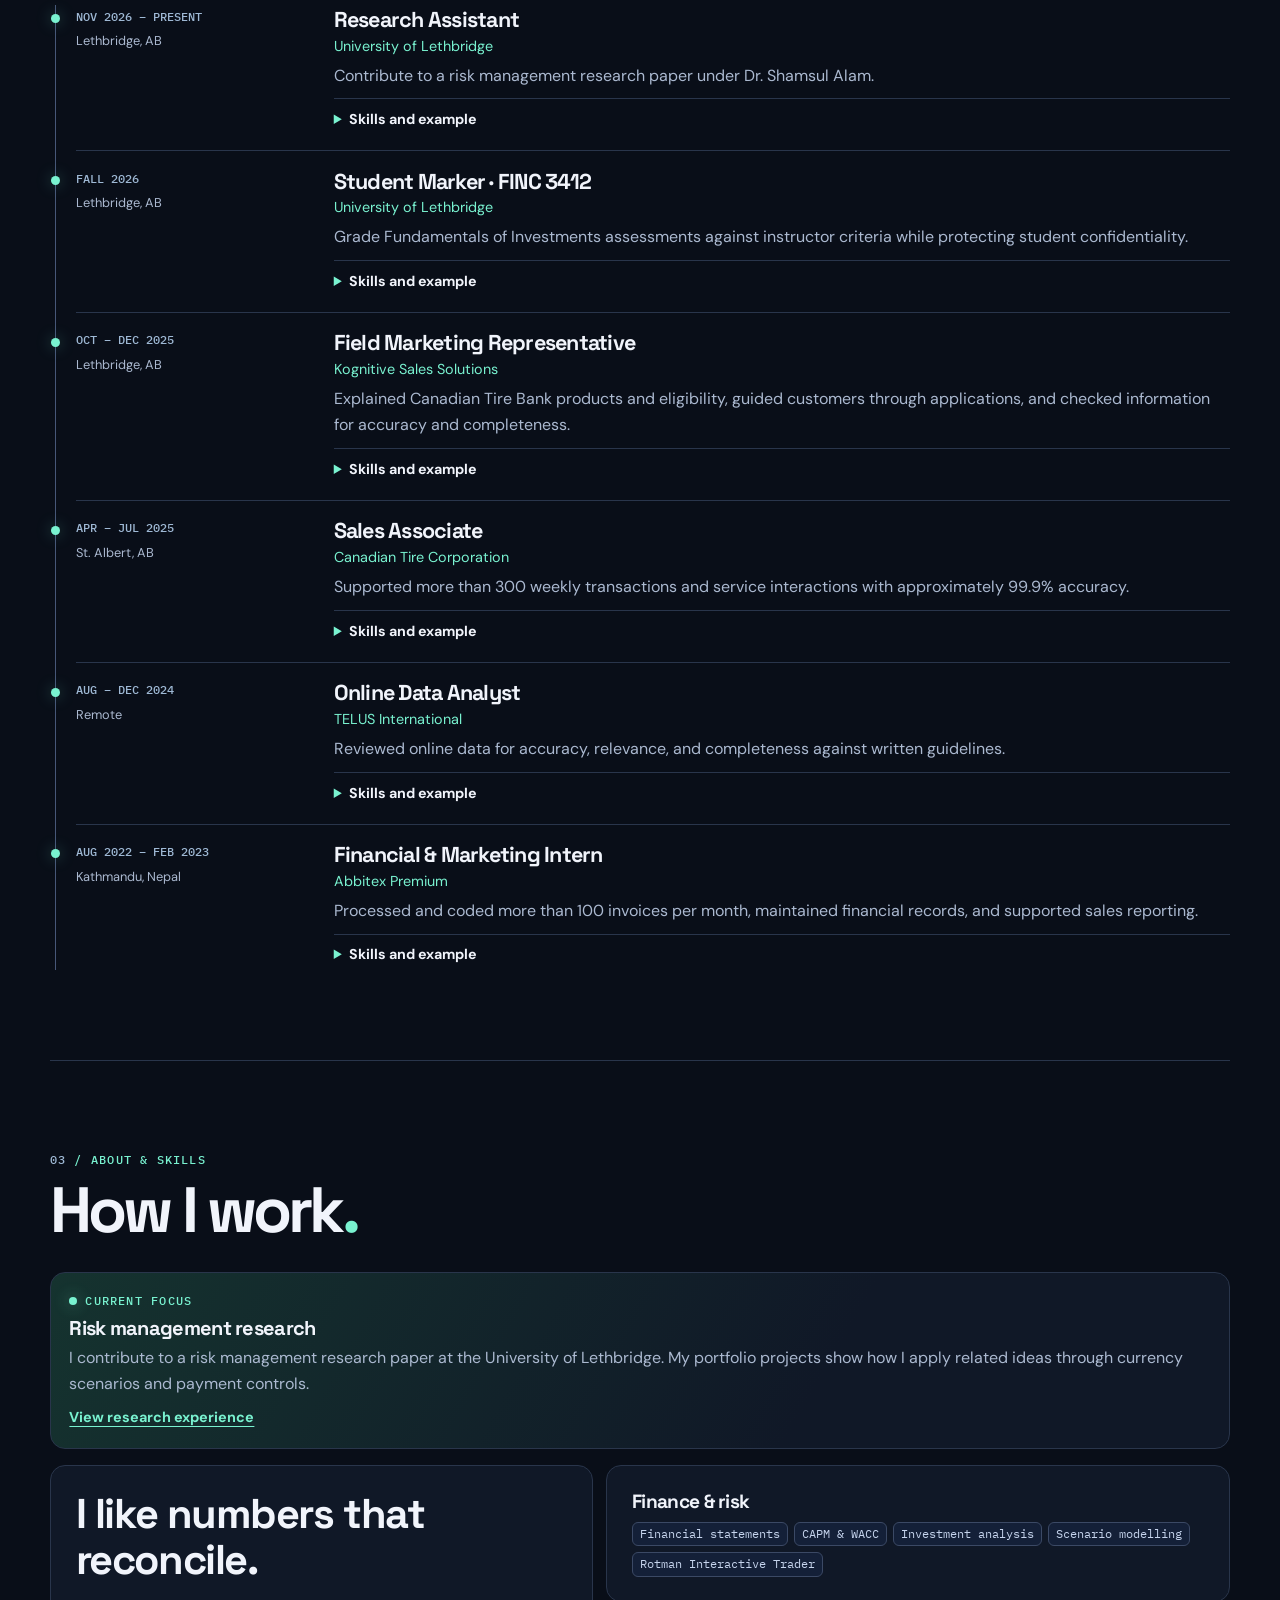
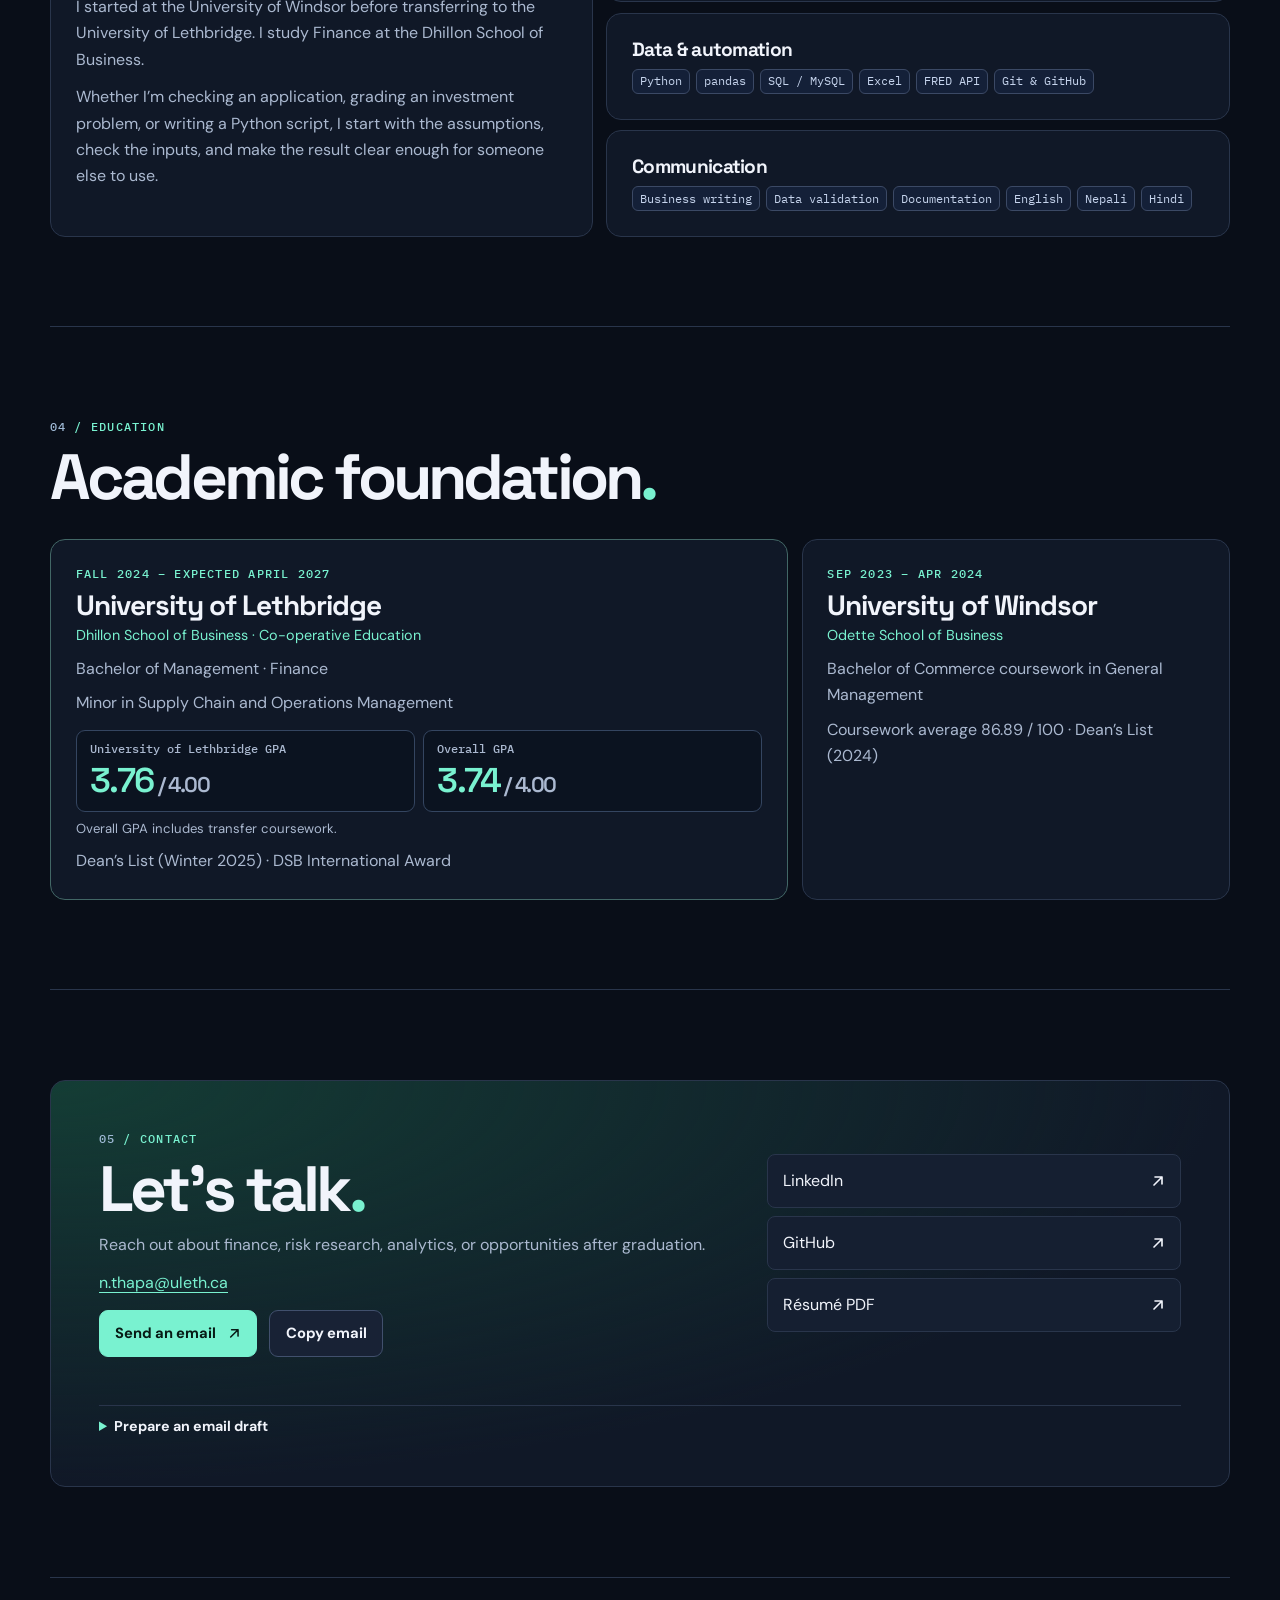
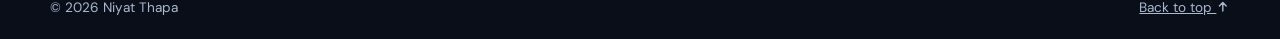
==== commit 3b9236f6: "Add project walkthroughs and an interactive finance lab" ====
--- a/index.html
+++ b/index.html
@@ -15,8 +15,14 @@
   <link rel="preconnect" href="https://fonts.googleapis.com">
   <link rel="preconnect" href="https://fonts.gstatic.com" crossorigin>
   <link href="https://fonts.googleapis.com/css2?family=DM+Sans:wght@400;500;600;700&family=Space+Grotesk:wght@400;500;600;700&family=IBM+Plex+Mono:wght@400;500;600&display=swap" rel="stylesheet">
-  <link rel="stylesheet" href="style.css?v=portfolio-v2.2">
-  <script src="script.js?v=portfolio-v2" defer></script>
+  <link rel="stylesheet" href="style.css?v=work-lab">
+  <script>
+    try {
+      const theme = localStorage.getItem("portfolio-theme");
+      if (theme === "light") document.documentElement.dataset.theme = theme;
+    } catch {}
+  </script>
+  <script src="script.js?v=work-lab" defer></script>
 </head>
 <body>
   <a class="skip" href="#main">Skip to content</a>
@@ -25,8 +31,9 @@
       <a class="brand" href="#home" aria-label="Niyat Thapa, home"><span class="mark" aria-hidden="true">NT</span><span>Niyat Thapa</span></a>
       <button class="menu" type="button" aria-controls="navigation" aria-expanded="false" hidden>Menu</button>
       <nav id="navigation" aria-label="Main navigation">
-        <a href="#work">Work</a><a href="#experience">Experience</a><a href="#about">About</a><a href="#education">Education</a><a href="#contact">Contact</a>
+        <a href="#work">Work</a><a href="#lab">Lab</a><a href="#experience">Experience</a><a href="#about">About</a><a href="#education">Education</a><a href="#contact">Contact</a>
       </nav>
+      <button class="button button-small theme-toggle" type="button" aria-pressed="false" hidden>Light mode</button>
       <a class="button button-small nav-resume" href="niyat-thapa-resume.pdf?v=academic-update" target="_blank" rel="noopener">Résumé <svg class="icon" aria-hidden="true" width="16" height="16" viewBox="0 0 16 16" fill="none" stroke="currentColor" stroke-width="1.65" stroke-linecap="round" stroke-linejoin="round"><path d="M4 12 12 4M5 4h7v7"/></svg></a>
     </div>
     <div class="read-progress" aria-hidden="true"></div>
@@ -66,16 +73,127 @@
         <h2>Selected work<span class="hero-dot">.</span></h2>
         <p>Financial risk, process automation, and business strategy applied to practical problems.</p>
       </div>
-      <div class="feature panel">
-        <div class="feature-copy">
-          <p class="kicker"><span class="signal"></span> INTERACTIVE CASE STUDY</p>
-          <h3>How much does FX exposure matter?</h3>
-          <p>This demo uses the core calculation from my <strong>Portfolio Currency Exposure Risk Report</strong>. Move the sliders to see how a currency shock affects an entire portfolio.</p>
-          <p class="formula">Portfolio loss = position weight × adverse FX move</p>
-          <a class="text-link" href="https://github.com/Immortal-Ancestor/currency-risk-report" target="_blank" rel="noopener">View the Python project <svg class="icon" aria-hidden="true" width="16" height="16" viewBox="0 0 16 16" fill="none" stroke="currentColor" stroke-width="1.65" stroke-linecap="round" stroke-linejoin="round"><path d="M4 12 12 4M5 4h7v7"/></svg></a>
-        </div>
-        <div class="simulator" aria-labelledby="sim-title">
-          <div class="sim-top"><h4 id="sim-title">FX shock simulator</h4><span class="tag">SCENARIO</span></div>
+      <div class="explore panel" hidden>
+        <div><h3>Explore by interest</h3><p id="interest-note" class="small" aria-live="polite">Browse five projects in finance, strategy and automation.</p></div>
+        <div class="filters" role="group" aria-label="Explore by interest">
+        <button type="button" data-filter="all" aria-pressed="true">All</button>
+        <button type="button" data-filter="finance" aria-pressed="false">Finance &amp; risk</button>
+        <button type="button" data-filter="automation" aria-pressed="false">Automation</button>
+        <button type="button" data-filter="strategy" aria-pressed="false">Strategy</button>
+        <button type="button" data-filter="research" aria-pressed="false">Research</button>
+        </div>
+        <a class="text-link" id="interest-experience" href="#experience" hidden>See related experience</a>
+      </div>
+      <div class="projects" id="projects">
+        <article class="project panel" data-category="finance automation">
+          <div class="project-id"><span>01 / FX RISK</span><svg class="icon" aria-hidden="true" width="16" height="16" viewBox="0 0 16 16" fill="none" stroke="currentColor" stroke-width="1.65" stroke-linecap="round" stroke-linejoin="round"><path d="M4 12 12 4M5 4h7v7"/></svg></div>
+          <h3>Portfolio Currency Exposure Risk Report</h3>
+          <p>A Python report that uses FRED exchange rates to convert positions to USD, model a 10% adverse move, and flag material exposures.</p>
+          <ul class="tags"><li>Python</li><li>FRED API</li><li>Scenario analysis</li></ul>
+          <p class="project-proof"><strong>5%</strong> portfolio loss threshold</p>
+          <details class="walkthrough">
+            <summary>Project walkthrough</summary>
+            <dl>
+                <div><dt>Problem</dt><dd>How much could a currency move cost the whole portfolio?</dd></div>
+                <div><dt>My contribution</dt><dd>Built the conversion, scenario and flagging logic for Data Transformation (DGTR 3720).</dd></div>
+                <div><dt>Method</dt><dd>Convert positions to USD, calculate each portfolio weight, then apply a 10% adverse move.</dd></div>
+                <div><dt>Result</dt><dd>The report ranks positions and flags any single exposure whose loss exceeds 5% of the portfolio.</dd></div>
+            </dl>
+            <figure class="project-output">
+                <figcaption>Report excerpt · generated with sample rates</figcaption>
+                <pre tabindex="0">CURRENCY     USD VALUE    WEIGHT     10% LOSS  STATUS
+EUR          $  66,000     66.2%     $  6,600  WARNING
+CAD          $  33,750     33.8%     $  3,375  OK
+
+TOTAL PORTFOLIO (USD)      $99,750</pre>
+              </figure>
+              <a class="text-link" href="#fx">Try the FX scenario</a>
+          </details>
+          <a class="text-link" href="https://github.com/Immortal-Ancestor/currency-risk-report" target="_blank" rel="noopener">View code <svg class="icon" aria-hidden="true" width="16" height="16" viewBox="0 0 16 16" fill="none" stroke="currentColor" stroke-width="1.65" stroke-linecap="round" stroke-linejoin="round"><path d="M4 12 12 4M5 4h7v7"/></svg></a>
+        </article>
+        <article class="project panel" data-category="automation">
+          <div class="project-id"><span>02 / AUTOMATION</span><svg class="icon" aria-hidden="true" width="16" height="16" viewBox="0 0 16 16" fill="none" stroke="currentColor" stroke-width="1.65" stroke-linecap="round" stroke-linejoin="round"><path d="M4 12 12 4M5 4h7v7"/></svg></div>
+          <h3>Tea with Nessie</h3>
+          <p>An Excel-to-Word mail merge in Python that generates personalized invitations for 24 guests across three venues.</p>
+          <ul class="tags"><li>Python</li><li>openpyxl</li><li>python-docx</li></ul>
+          <p class="project-proof"><strong>24</strong> invitations across three venues</p>
+          <details class="walkthrough">
+            <summary>Project walkthrough</summary>
+            <dl>
+                <div><dt>Problem</dt><dd>How can one workbook produce invitations for guests across several venues?</dd></div>
+                <div><dt>My contribution</dt><dd>Designed the workbook and Word template, then wrote the Python script.</dd></div>
+                <div><dt>Method</dt><dd>Validate guest records, fill a fresh copy of the template for each guest, and check for unresolved fields.</dd></div>
+                <div><dt>Result</dt><dd>The run summary records 24 invitations, eight per venue, with no unfilled placeholders.</dd></div>
+            </dl>
+            <figure class="project-output">
+                <figcaption>From the repository’s run summary</figcaption>
+                <ul class="output-list"><li>Dores Inn Lochside Pavilion <strong>8</strong></li><li>Fort Augustus Abbey Conservatory <strong>8</strong></li><li>Urquhart Castle Tea Lawn <strong>8</strong></li></ul>
+              </figure>
+              <a class="text-link" href="https://github.com/Immortal-Ancestor/Immortal-Ancestor-tea-with-nessie/blob/main/merge_summary.txt" target="_blank" rel="noopener">Read the run summary</a>
+          </details>
+          <a class="text-link" href="https://github.com/Immortal-Ancestor/Immortal-Ancestor-tea-with-nessie" target="_blank" rel="noopener">View code <svg class="icon" aria-hidden="true" width="16" height="16" viewBox="0 0 16 16" fill="none" stroke="currentColor" stroke-width="1.65" stroke-linecap="round" stroke-linejoin="round"><path d="M4 12 12 4M5 4h7v7"/></svg></a>
+        </article>
+        <article class="project panel" data-category="strategy research">
+          <div class="project-id"><span>03 / MARKET ENTRY</span><svg class="icon" aria-hidden="true" width="16" height="16" viewBox="0 0 16 16" fill="none" stroke="currentColor" stroke-width="1.65" stroke-linecap="round" stroke-linejoin="round"><path d="M4 12 12 4M5 4h7v7"/></svg></div>
+          <h3>Automotive Market Entry</h3>
+          <p>A strategy report on how an automotive brand could enter Canada, accounting for tariff-rate quotas and changes to EV rebates.</p>
+          <ul class="tags"><li>Policy research</li><li>Market analysis</li></ul>
+          <details class="walkthrough">
+            <summary>Project walkthrough</summary>
+            <dl>
+                <div><dt>Problem</dt><dd>How could an automotive brand enter Canada under changing policy conditions?</dd></div>
+                <div><dt>My contribution</dt><dd>Co-authored the report for Management Policy and Strategy (MGT 4090) and researched policy effects.</dd></div>
+                <div><dt>Method</dt><dd>Examined tariff-rate quotas and EV rebates to connect market conditions with entry options.</dd></div>
+                <div><dt>Result</dt><dd>The team turned the findings into a market-entry recommendation.</dd></div>
+            </dl>
+            
+          </details>
+        </article>
+        <article class="project panel" data-category="finance strategy research">
+          <div class="project-id"><span>04 / PAYMENT RISK</span><svg class="icon" aria-hidden="true" width="16" height="16" viewBox="0 0 16 16" fill="none" stroke="currentColor" stroke-width="1.65" stroke-linecap="round" stroke-linejoin="round"><path d="M4 12 12 4M5 4h7v7"/></svg></div>
+          <h3>Supply Chain Payment Controls</h3>
+          <p>A team proposal for a blockchain-based approach to supplier verification and controlled payment release.</p>
+          <ul class="tags"><li>Supply chain</li><li>Risk controls</li></ul>
+          <details class="walkthrough">
+            <summary>Project walkthrough</summary>
+            <dl>
+                <div><dt>Problem</dt><dd>What should be verified before a supplier payment is released?</dd></div>
+                <div><dt>My contribution</dt><dd>Helped design and document the payment controls.</dd></div>
+                <div><dt>Method</dt><dd>Mapped supplier verification and payment conditions into a proposed blockchain-based workflow.</dd></div>
+                <div><dt>Result</dt><dd>The team delivered a proposal describing when a payment could be released.</dd></div>
+            </dl>
+            
+          </details>
+        </article>
+        <article class="project panel" data-category="finance strategy research">
+          <div class="project-id"><span>05 / CASE COMPETITION</span><svg class="icon" aria-hidden="true" width="16" height="16" viewBox="0 0 16 16" fill="none" stroke="currentColor" stroke-width="1.65" stroke-linecap="round" stroke-linejoin="round"><path d="M4 12 12 4M5 4h7v7"/></svg></div>
+          <h3>NextGen Risk Insurance Case Competition</h3>
+          <p>Selected as one of four University of Lethbridge students to represent the school in Calgary in March 2026.</p>
+          <ul class="tags"><li>Risk assessment</li><li>Case analysis</li></ul>
+          <details class="walkthrough">
+            <summary>Project walkthrough</summary>
+            <dl>
+                <div><dt>Problem</dt><dd>What should a business do about its most important risks?</dd></div>
+                <div><dt>My contribution</dt><dd>Identified key risks in a time-limited case and helped present the team’s recommendations.</dd></div>
+                <div><dt>Method</dt><dd>Used the facts in the case to prioritize risks and develop a response.</dd></div>
+                <div><dt>Result</dt><dd>Represented the University of Lethbridge in Calgary and co-presented to industry judges.</dd></div>
+            </dl>
+            
+          </details>
+        </article>
+      </div>
+    </section>
+
+    <section class="section wrap" id="lab">
+      <div class="section-head">
+        <p class="kicker"><span class="signal"></span> FINANCE LAB</p>
+        <h2>Try a scenario<span class="hero-dot">.</span></h2>
+        <p>Change the assumptions and see what moves the result.</p>
+      </div>
+      <div class="lab-grid">
+        <article class="simulator panel" id="fx" aria-labelledby="sim-title">
+          <div class="sim-top"><h3 id="sim-title">FX shock simulator</h3><span class="tag">CURRENCY RISK</span></div>
+          <p>Start with a hypothetical US$100,000 portfolio. Adjust the size of one foreign currency position and the adverse FX move.</p>
           <div class="sim-inputs" hidden>
             <div class="range-row">
               <label for="exposure">Position weight</label><output id="exposure-value" for="exposure">40%</output>
@@ -86,57 +204,49 @@
               <input id="shock" type="range" min="0" max="25" value="10" step="1">
             </div>
           </div>
-          <noscript><p class="small">Example: 40% position weight × 10% adverse move.</p></noscript>
-          <div class="sim-result" aria-live="polite"><div><span class="small">Estimated portfolio loss</span><strong id="loss">4.00%</strong></div><span class="sim-status" id="risk-status">Within threshold</span></div>
-          <div class="gauge" aria-hidden="true"><span id="gauge-fill"></span><i></i></div>
-          <p class="small">The report flags a position when its loss exceeds 5% of the full portfolio.</p>
-        </div>
-      </div>
-
-      <div class="filters" role="group" aria-label="Filter projects" hidden>
-        <button type="button" data-filter="all" aria-pressed="true">All</button>
-        <button type="button" data-filter="finance" aria-pressed="false">Finance &amp; risk</button>
-        <button type="button" data-filter="automation" aria-pressed="false">Automation</button>
-        <button type="button" data-filter="strategy" aria-pressed="false">Strategy</button>
-        <span class="filter-count small" aria-live="polite">5 projects</span>
-      </div>
-      <div class="projects" id="projects">
-        <article class="project panel" data-category="finance automation">
-          <div class="project-id"><span>01 / FX RISK</span><svg class="icon" aria-hidden="true" width="16" height="16" viewBox="0 0 16 16" fill="none" stroke="currentColor" stroke-width="1.65" stroke-linecap="round" stroke-linejoin="round"><path d="M4 12 12 4M5 4h7v7"/></svg></div>
-          <h3>Portfolio Currency Exposure Risk Report</h3>
-          <p>A Python report that uses FRED exchange rates to convert positions to USD, model a 10% adverse move, and flag material exposures.</p>
-          <ul class="tags"><li>Python</li><li>FRED API</li><li>Scenario analysis</li></ul>
-          <details><summary>My contribution</summary><p>Designed and built the currency conversion, shock simulation, and flagging logic for Data Transformation (DGTR 3720).</p></details>
-          <a class="text-link" href="https://github.com/Immortal-Ancestor/currency-risk-report" target="_blank" rel="noopener">View code <svg class="icon" aria-hidden="true" width="16" height="16" viewBox="0 0 16 16" fill="none" stroke="currentColor" stroke-width="1.65" stroke-linecap="round" stroke-linejoin="round"><path d="M4 12 12 4M5 4h7v7"/></svg></a>
-        </article>
-        <article class="project panel" data-category="automation">
-          <div class="project-id"><span>02 / AUTOMATION</span><svg class="icon" aria-hidden="true" width="16" height="16" viewBox="0 0 16 16" fill="none" stroke="currentColor" stroke-width="1.65" stroke-linecap="round" stroke-linejoin="round"><path d="M4 12 12 4M5 4h7v7"/></svg></div>
-          <h3>Tea with Nessie</h3>
-          <p>An Excel-to-Word mail merge in Python that generates personalized invitations for 24 guests across three venues.</p>
-          <ul class="tags"><li>Python</li><li>openpyxl</li><li>python-docx</li></ul>
-          <details><summary>My contribution</summary><p>Designed the workbook and template, then wrote the script that validates records, merges fields, and exports the invitations.</p></details>
-          <a class="text-link" href="https://github.com/Immortal-Ancestor/Immortal-Ancestor-tea-with-nessie" target="_blank" rel="noopener">View code <svg class="icon" aria-hidden="true" width="16" height="16" viewBox="0 0 16 16" fill="none" stroke="currentColor" stroke-width="1.65" stroke-linecap="round" stroke-linejoin="round"><path d="M4 12 12 4M5 4h7v7"/></svg></a>
-        </article>
-        <article class="project panel" data-category="strategy">
-          <div class="project-id"><span>03 / MARKET ENTRY</span><svg class="icon" aria-hidden="true" width="16" height="16" viewBox="0 0 16 16" fill="none" stroke="currentColor" stroke-width="1.65" stroke-linecap="round" stroke-linejoin="round"><path d="M4 12 12 4M5 4h7v7"/></svg></div>
-          <h3>Automotive Market Entry</h3>
-          <p>A strategy report on how an automotive brand could enter Canada, accounting for tariff-rate quotas and changes to EV rebates.</p>
-          <ul class="tags"><li>Policy research</li><li>Market analysis</li></ul>
-          <details><summary>My contribution</summary><p>Co-authored the report for Management Policy and Strategy (MGT 4090). Researched policy effects and translated the findings into an entry recommendation.</p></details>
-        </article>
-        <article class="project panel" data-category="finance strategy">
-          <div class="project-id"><span>04 / PAYMENT RISK</span><svg class="icon" aria-hidden="true" width="16" height="16" viewBox="0 0 16 16" fill="none" stroke="currentColor" stroke-width="1.65" stroke-linecap="round" stroke-linejoin="round"><path d="M4 12 12 4M5 4h7v7"/></svg></div>
-          <h3>Supply Chain Payment Controls</h3>
-          <p>A team proposal for a blockchain-based approach to supplier verification and controlled payment release.</p>
-          <ul class="tags"><li>Supply chain</li><li>Risk controls</li></ul>
-          <details><summary>My contribution</summary><p>Helped design the controls and document the conditions that must be met before payment is released.</p></details>
-        </article>
-        <article class="project panel" data-category="finance strategy">
-          <div class="project-id"><span>05 / CASE COMPETITION</span><svg class="icon" aria-hidden="true" width="16" height="16" viewBox="0 0 16 16" fill="none" stroke="currentColor" stroke-width="1.65" stroke-linecap="round" stroke-linejoin="round"><path d="M4 12 12 4M5 4h7v7"/></svg></div>
-          <h3>NextGen Risk Insurance Case Competition</h3>
-          <p>Selected as one of four University of Lethbridge students to represent the school in Calgary in March 2026.</p>
-          <ul class="tags"><li>Risk assessment</li><li>Case analysis</li></ul>
-          <details><summary>My contribution</summary><p>Identified key risks in a time-limited business case and co-presented recommendations to a panel of industry judges.</p></details>
+          <figure class="lab-chart">
+            <svg viewBox="0 0 360 166" aria-hidden="true" focusable="false">
+              <path class="chart-grid" d="M42 20H336 M42 80H336 M42 140H336 M42 20V140"/>
+              <path class="chart-threshold" d="M42 116H336"/>
+              <path id="fx-line" class="chart-series" d="M42 140L336 92"/>
+              <circle id="fx-marker" class="chart-marker" cx="159.6" cy="120.8" r="5"/>
+              <g class="chart-label"><text x="34" y="24" text-anchor="end">25%</text><text x="34" y="120" text-anchor="end">5%</text><text x="34" y="144" text-anchor="end">0%</text>
+                <text x="42" y="158">0%</text><text x="336" y="158" text-anchor="end">25% FX move</text></g>
+            </svg>
+            <figcaption class="small">Portfolio loss by FX move. The dashed line marks the report’s 5% loss threshold.</figcaption>
+          </figure>
+          <div class="sim-result" aria-live="polite"><div><span class="small">Portfolio loss</span><strong id="loss">4.00%</strong></div><span class="sim-status" id="risk-status">Within threshold</span></div>
+          <p class="small">Portfolio after shock <strong id="fx-value">US$96,000</strong></p>
+          <a class="text-link" href="https://github.com/Immortal-Ancestor/currency-risk-report" target="_blank" rel="noopener">View the Python project</a>
+        </article>
+        <article class="simulator panel" id="npv" aria-labelledby="npv-title">
+          <div class="sim-top"><h3 id="npv-title">NPV sensitivity</h3><span class="tag">CAPITAL BUDGETING</span></div>
+          <p>Test a hypothetical C$100,000 investment with five equal cash flows paid at year end and no terminal value.</p>
+          <div class="sim-inputs" hidden>
+            <div class="range-row">
+              <label for="cash-flow">Annual cash flow</label><output id="cash-value" for="cash-flow">$30,000</output>
+              <input id="cash-flow" type="range" min="10000" max="50000" value="30000" step="1000">
+            </div>
+            <div class="range-row">
+              <label for="discount">Discount rate</label><output id="rate-value" for="discount">10%</output>
+              <input id="discount" type="range" min="0" max="20" value="10" step="0.5">
+            </div>
+          </div>
+          <figure class="lab-chart" id="npv-chart" hidden>
+            <svg viewBox="0 0 360 166" aria-hidden="true" focusable="false">
+              <path class="chart-grid" d="M66 20H336 M66 80H336 M66 140H336 M66 20V140"/>
+              <path id="npv-zero" class="chart-threshold"/>
+              <path id="npv-line" class="chart-series"/>
+              <circle id="npv-marker" class="chart-marker" r="5"/>
+              <g class="chart-label">
+                <text id="npv-upper" x="60" y="24" text-anchor="end"/>
+                <text id="npv-lower" x="60" y="144" text-anchor="end"/>
+                <text x="66" y="158">0%</text><text x="336" y="158" text-anchor="end">20% discount rate</text>
+              </g>
+            </svg>
+            <figcaption class="small">NPV by discount rate. The dashed line marks break-even at $0.</figcaption>
+          </figure>
+          <div class="sim-result" aria-live="polite"><div><span class="small">Net present value</span><strong id="npv-value">$13,724</strong></div><span class="sim-status" id="npv-status">Positive NPV</span></div>
         </article>
       </div>
     </section>
@@ -144,17 +254,23 @@
     <section class="section wrap" id="experience">
       <div class="section-head"><p class="kicker"><span>02</span> / EXPERIENCE</p><h2>Where I’ve worked<span class="hero-dot">.</span></h2></div>
       <div class="timeline">
-        <article><div class="time"><span>NOV 2026 – PRESENT</span><span>Lethbridge, AB</span></div><div><h3>Research Assistant</h3><p class="organization">University of Lethbridge</p><p>Contribute to a risk management research paper under Dr. Shamsul Alam.</p></div></article>
-        <article><div class="time"><span>FALL 2026</span><span>Lethbridge, AB</span></div><div><h3>Student Marker · FINC 3412</h3><p class="organization">University of Lethbridge</p><p>Grade Fundamentals of Investments assessments against instructor criteria while protecting student confidentiality.</p></div></article>
-        <article><div class="time"><span>OCT – DEC 2025</span><span>Lethbridge, AB</span></div><div><h3>Field Marketing Representative</h3><p class="organization">Kognitive Sales Solutions</p><p>Explained Canadian Tire Bank products and eligibility, guided customers through applications, and checked information for accuracy and completeness.</p></div></article>
-        <article><div class="time"><span>APR – JUL 2025</span><span>St. Albert, AB</span></div><div><h3>Sales Associate</h3><p class="organization">Canadian Tire Corporation</p><p>Supported more than 300 weekly transactions and service interactions with approximately 99.9% accuracy.</p></div></article>
-        <article><div class="time"><span>AUG – DEC 2024</span><span>Remote</span></div><div><h3>Online Data Analyst</h3><p class="organization">TELUS International</p><p>Reviewed online data for accuracy, relevance, and completeness against written guidelines.</p></div></article>
-        <article><div class="time"><span>AUG 2022 – FEB 2023</span><span>Kathmandu, Nepal</span></div><div><h3>Financial &amp; Marketing Intern</h3><p class="organization">Abbitex Premium</p><p>Processed and coded more than 100 invoices per month, maintained financial records, and supported sales reporting.</p></div></article>
+        <article data-interest="research finance"><div class="time"><span>NOV 2026 – PRESENT</span><span>Lethbridge, AB</span></div><div><h3>Research Assistant</h3><p class="organization">University of Lethbridge</p><p>Contribute to a risk management research paper under Dr. Shamsul Alam.</p><span class="role-match tag" hidden>Matches your interest</span><details class="role-detail"><summary>Skills and example</summary><ul class="tags"><li>Research collaboration</li><li>Risk analysis</li></ul><p>Contribute to a research paper on risk management.</p></details></div></article>
+        <article data-interest="finance research"><div class="time"><span>FALL 2026</span><span>Lethbridge, AB</span></div><div><h3>Student Marker · FINC 3412</h3><p class="organization">University of Lethbridge</p><p>Grade Fundamentals of Investments assessments against instructor criteria while protecting student confidentiality.</p><span class="role-match tag" hidden>Matches your interest</span><details class="role-detail"><summary>Skills and example</summary><ul class="tags"><li>Investment analysis</li><li>Quality review</li></ul><p>Apply instructor criteria to written investment assessments.</p></details></div></article>
+        <article data-interest="finance"><div class="time"><span>OCT – DEC 2025</span><span>Lethbridge, AB</span></div><div><h3>Field Marketing Representative</h3><p class="organization">Kognitive Sales Solutions</p><p>Explained Canadian Tire Bank products and eligibility, guided customers through applications, and checked information for accuracy and completeness.</p><span class="role-match tag" hidden>Matches your interest</span><details class="role-detail"><summary>Skills and example</summary><ul class="tags"><li>Financial products</li><li>Accuracy</li></ul><p>Check applications for complete and accurate information.</p></details></div></article>
+        <article data-interest=""><div class="time"><span>APR – JUL 2025</span><span>St. Albert, AB</span></div><div><h3>Sales Associate</h3><p class="organization">Canadian Tire Corporation</p><p>Supported more than 300 weekly transactions and service interactions with approximately 99.9% accuracy.</p><span class="role-match tag" hidden>Matches your interest</span><details class="role-detail"><summary>Skills and example</summary><ul class="tags"><li>Customer service</li><li>Transaction processing</li></ul><p>Process retail transactions and help resolve customer questions.</p></details></div></article>
+        <article data-interest="research"><div class="time"><span>AUG – DEC 2024</span><span>Remote</span></div><div><h3>Online Data Analyst</h3><p class="organization">TELUS International</p><p>Reviewed online data for accuracy, relevance, and completeness against written guidelines.</p><span class="role-match tag" hidden>Matches your interest</span><details class="role-detail"><summary>Skills and example</summary><ul class="tags"><li>Data validation</li><li>Quality standards</li></ul><p>Review online information against written relevance and accuracy guidelines.</p></details></div></article>
+        <article data-interest="finance"><div class="time"><span>AUG 2022 – FEB 2023</span><span>Kathmandu, Nepal</span></div><div><h3>Financial &amp; Marketing Intern</h3><p class="organization">Abbitex Premium</p><p>Processed and coded more than 100 invoices per month, maintained financial records, and supported sales reporting.</p><span class="role-match tag" hidden>Matches your interest</span><details class="role-detail"><summary>Skills and example</summary><ul class="tags"><li>Financial records</li><li>Reporting</li></ul><p>Code invoices and maintain records used in sales reporting.</p></details></div></article>
       </div>
     </section>
 
     <section class="section wrap" id="about">
       <div class="section-head"><p class="kicker"><span>03</span> / ABOUT &amp; SKILLS</p><h2>How I work<span class="hero-dot">.</span></h2></div>
+      <aside class="current-focus panel">
+        <p class="kicker"><span class="signal"></span> CURRENT FOCUS</p>
+        <h3>Risk management research</h3>
+        <p>I contribute to a risk management research paper at the University of Lethbridge. My portfolio projects show how I apply related ideas through currency scenarios and payment controls.</p>
+        <a class="text-link" href="#experience">View research experience</a>
+      </aside>
       <div class="about-grid">
         <div class="about-copy panel">
           <h3>I like numbers that reconcile.</h3>
--- a/style.css
+++ b/style.css
@@ -7,7 +7,10 @@
   --text: #f1f4fb;
   --muted: #abb9d0;
   --accent: #79f2d0;
-  --violet: #a4a9ff;
+  --secondary: #9fb9d5;
+  --inset: #0b1320;
+  --highlight: #15332f;
+  --accent-ink: #071b15;
   --warn: #ffb885;
   --display: "Space Grotesk", "Segoe UI", sans-serif;
   --body: "DM Sans", "Segoe UI", sans-serif;
@@ -43,7 +46,7 @@
 .site-header nav { display: flex; align-items: center; gap: clamp(.9rem, 2.6vw, 2.3rem); }
 .site-header nav a { color: var(--muted); font-size: .91rem; text-decoration: none; }
 .site-header nav a:hover, .site-header nav a[aria-current] { color: var(--accent); }
-.read-progress { position: absolute; inset: auto 0 -1px; height: 2px; background: linear-gradient(90deg, var(--accent), var(--violet)); transform-origin: left; transform: scaleX(var(--progress, 0)); }
+.read-progress { position: absolute; inset: auto 0 -1px; height: 2px; background: linear-gradient(90deg, var(--accent), var(--secondary)); transform-origin: left; transform: scaleX(var(--progress, 0)); }
 .menu { color: var(--text); background: var(--panel); border: 1px solid var(--line); border-radius: 8px; padding: .42rem .8rem; }
 
 .hero { position: relative; isolation: isolate; padding: clamp(3.75rem, 8vw, 7.25rem) 0 2.25rem; }
@@ -57,17 +60,17 @@
 .hero-grid { display: grid; grid-template-columns: minmax(0, 1.55fr) minmax(260px, .85fr); align-items: center; gap: clamp(2rem, 6vw, 6rem); }
 .hero-copy { padding-block: 1rem; }
 .kicker { display: flex; align-items: center; gap: .5rem; font: 500 .76rem/1.6 var(--mono); letter-spacing: .10em; color: var(--accent); }
-.kicker > span:not(.signal) { color: var(--violet); }
+.kicker > span:not(.signal) { color: var(--secondary); }
 .signal { flex: none; display: inline-block; width: 8px; height: 8px; border-radius: 50%; background: var(--accent); box-shadow: 0 0 16px #79f2d07d; }
 h1 { font-size: clamp(3.6rem, 8.2vw, 7.1rem); letter-spacing: -.085em; margin: .65rem 0 .75rem; }
 .hero-dot { color: var(--accent); }
 .hero-title { font: 600 clamp(1.65rem, 3.6vw, 3.1rem)/1.05 var(--display); letter-spacing: -.045em; color: var(--text); }
-.hero-title em { font-style: normal; color: var(--violet); }
+.hero-title em { font-style: normal; color: var(--secondary); }
 .hero-intro { max-width: 49ch; margin-top: 1.35rem; font-size: clamp(1rem, 1.65vw, 1.15rem); }
 .actions { display: flex; gap: .75rem; flex-wrap: wrap; margin-top: 1.6rem; }
 .button { display: inline-flex; align-items: center; justify-content: center; gap: .65rem; min-height: 46px; padding: .65rem .95rem; text-decoration: none; border: 1px solid #41506d; border-radius: 9px; background: #182235; color: var(--text); font-weight: 700; font-size: .92rem; transition: border-color .18s, background-color .18s, transform .18s; }
 .button:hover { border-color: var(--accent); transform: translateY(-2px); }
-.button-primary { background: var(--accent); color: #071b15; border-color: var(--accent); }
+.button-primary { background: var(--accent); color: var(--accent-ink); border-color: var(--accent); }
 .button-primary:hover { background: #a4ffe6; }
 .button-small { min-height: 39px; font-size: .85rem; }
 .profile { border: 1px solid #3e4b68; padding: .85rem; background: linear-gradient(140deg, #162337, #101624 68%); border-radius: 18px; box-shadow: 0 16px 50px #0005, 0 0 54px #858eff16; }
@@ -80,7 +83,7 @@
 .profile figcaption strong, .profile figcaption div > span { display: block; }
 .profile figcaption strong { font: 600 1.15rem var(--display); }
 .profile figcaption div > span { color: var(--muted); font-size: .82rem; margin-top: .15rem; }
-.profile-badge { color: var(--violet); font: 600 .88rem var(--mono); border: 1px solid var(--line); border-radius: 8px; padding: .45rem .55rem; }
+.profile-badge { color: var(--secondary); font: 600 .88rem var(--mono); border: 1px solid var(--line); border-radius: 8px; padding: .45rem .55rem; }
 .metrics { display: grid; grid-template-columns: repeat(3, minmax(0, 1fr)); border: 1px solid var(--line); background: #101827d9; border-radius: 14px; margin-top: clamp(2rem, 4vw, 3.5rem); }
 .metrics > div { padding: 1rem clamp(.8rem, 2.9vw, 1.8rem); }
 .metrics > div + div { border-left: 1px solid var(--line); }
@@ -94,16 +97,12 @@
 h2 { font-size: clamp(2.2rem, 5.2vw, 4rem); letter-spacing: -.06em; margin: .35rem 0 .5rem; }
 h3 { font-size: clamp(1.35rem, 2.3vw, 1.75rem); }
 .panel { background: var(--panel); border: 1px solid var(--line); border-radius: 15px; }
-.feature { display: grid; grid-template-columns: minmax(0, .95fr) minmax(0, 1fr); padding: clamp(1.2rem, 3.5vw, 2.2rem); gap: clamp(1.25rem, 4vw, 3rem); background: radial-gradient(ellipse at top left, #153f37 0%, transparent 60%), var(--panel); }
-.feature-copy h3 { font-size: clamp(1.85rem, 3.6vw, 3rem); margin: .65rem 0 .9rem; max-width: 17ch; }
-.feature-copy strong { color: var(--text); }
-.formula { font: 500 .76rem/1.6 var(--mono); border-left: 2px solid var(--accent); padding-left: .7rem; margin: .9rem 0; color: var(--accent); }
 .text-link { display: inline-flex; align-items: center; gap: .45rem; color: var(--accent); font-weight: 700; text-decoration-thickness: 1px; text-underline-offset: 4px; font-size: .9rem; }
 .text-link:hover { color: #b7ffe9; }
-.simulator { padding: clamp(.9rem, 2.7vw, 1.45rem); background: #0b1320; border: 1px solid #354760; border-radius: 12px; }
+.simulator { padding: clamp(.9rem, 2.7vw, 1.45rem); background: var(--inset); border: 1px solid #354760; border-radius: 12px; }
 .sim-top, .sim-result { display: flex; justify-content: space-between; gap: .6rem; align-items: center; }
 .sim-top { margin-bottom: .8rem; }
-.sim-top h4 { font-size: 1.13rem; }
+.sim-top h3 { font-size: 1.13rem; }
 .range-row { display: grid; grid-template-columns: 1fr auto; align-items: center; gap: .2rem .5rem; margin-bottom: .55rem; }
 .range-row label { color: var(--muted); font-size: .88rem; }
 .range-row output { font: 500 .86rem var(--mono); }
@@ -113,21 +112,15 @@
 .sim-status { color: var(--accent); border: 1px solid #79f2d052; border-radius: 7px; padding: .32rem .5rem; font: 500 .69rem/1.4 var(--mono); text-align: center; }
 .simulator.is-risk .sim-status, .simulator.is-risk .sim-result strong { color: var(--warn); }
 .simulator.is-risk .sim-status { border-color: #ffb88564; }
-.gauge { height: 8px; position: relative; border-radius: 4px; background: #26334b; margin: .75rem 0 .5rem; }
-.gauge > span { display: block; width: var(--loss-width, 16%); height: 100%; border-radius: inherit; background: linear-gradient(90deg, var(--violet), var(--accent)); transition: width .15s ease; }
-.is-risk .gauge > span { background: linear-gradient(90deg, var(--violet), var(--warn)); }
-.gauge > i { position: absolute; inset: -3px auto -3px 20%; width: 2px; background: var(--text); }
 
 .filters { display: flex; flex-wrap: wrap; gap: .5rem; align-items: center; margin: 1.4rem 0 .95rem; }
 .filters button { color: var(--muted); background: var(--panel); border: 1px solid var(--line); padding: .45rem .8rem; border-radius: 999px; font-size: .83rem; font-weight: 700; }
-.filters button[aria-pressed="true"] { color: var(--accent); border-color: #79f2d075; background: #15332f; }
-.filters button:hover { color: var(--text); border-color: var(--violet); }
-.filter-count { margin-left: auto; }
+.filters button[aria-pressed="true"] { color: var(--accent); border-color: #79f2d075; background: var(--highlight); }
+.filters button:hover { color: var(--text); border-color: var(--secondary); }
 .projects { display: grid; grid-template-columns: repeat(3, minmax(0, 1fr)); gap: .85rem; }
-.filters[hidden] + .projects { margin-top: 1rem; }
 .project { padding: 1.15rem; display: flex; flex-direction: column; gap: .65rem; transition: background-color .2s, border-color .2s; }
 .project:hover, .project:focus-within { border-color: #6476aa; background: var(--panel-raised); }
-.project-id { display: flex; align-items: center; justify-content: space-between; gap: .6rem; color: var(--violet); font: 500 .72rem/1.4 var(--mono); letter-spacing: .05em; }
+.project-id { display: flex; align-items: center; justify-content: space-between; gap: .6rem; color: var(--secondary); font: 500 .72rem/1.4 var(--mono); letter-spacing: .05em; }
 .project h3 { font-size: 1.33rem; }
 .project p { font-size: .91rem; }
 .project .text-link { align-self: flex-start; margin-top: auto; }
@@ -145,7 +138,7 @@
 .timeline article:first-child::before { top: .55rem; }
 .timeline article:last-child { border-bottom: 0; padding-bottom: .2rem; }
 .time { display: grid; gap: .25rem; align-content: start; color: var(--muted); font-size: .8rem; }
-.time span:first-child { color: var(--violet); font: 500 .73rem/1.6 var(--mono); }
+.time span:first-child { color: var(--secondary); font: 500 .73rem/1.6 var(--mono); }
 .timeline h3 { font-size: 1.35rem; }
 .organization { color: var(--accent); font-size: .9rem; margin: .2rem 0 .25rem; }
 .about-grid { display: grid; grid-template-columns: 1fr 1.15fr; gap: .85rem; }
@@ -159,7 +152,7 @@
 .edu p + p { margin-top: .5rem; }
 .primary-edu { border-color: #426766; }
 .gpas { display: grid; grid-template-columns: repeat(2, minmax(0, 1fr)); gap: .55rem; margin: .85rem 0 .4rem; }
-.gpas > div { background: #0a1624; border: 1px solid #344560; border-radius: 9px; padding: .6rem .8rem; }
+.gpas > div { background: var(--inset); border: 1px solid #344560; border-radius: 9px; padding: .6rem .8rem; }
 .gpas dt { font: 500 .73rem/1.4 var(--mono); color: var(--muted); }
 .gpas dd { color: var(--accent); margin-top: .15rem; }
 .edu details { margin-top: .75rem; }
@@ -168,7 +161,7 @@
 .contact-email { display: inline-block; margin-top: .7rem; color: var(--accent); text-underline-offset: 4px; }
 .contact .actions { margin-top: .85rem; }
 .contact-links { padding: 0; margin: 0; list-style: none; display: grid; gap: .5rem; }
-.contact-links a { display: flex; justify-content: space-between; align-items: center; text-decoration: none; padding: .8rem .9rem; border: 1px solid var(--line); border-radius: 8px; background: #111a2b; }
+.contact-links a { display: flex; justify-content: space-between; align-items: center; text-decoration: none; padding: .8rem .9rem; border: 1px solid var(--line); border-radius: 8px; background: var(--panel-raised); }
 .contact-links a:hover { color: var(--accent); border-color: #568c89; }
 #copy-status:empty { display: none; }
 #copy-status { margin-top: .35rem; }
@@ -176,7 +169,7 @@
 .contact-draft form { display: grid; grid-template-columns: 1fr 1fr; gap: .8rem; margin-top: .75rem; }
 .contact-draft label { display: grid; gap: .25rem; font-size: .85rem; }
 .contact-draft .message { grid-column: 1 / -1; }
-.contact-draft input, .contact-draft textarea { width: 100%; background: #0b1320; color: var(--text); border: 1px solid #41506d; border-radius: 7px; padding: .5rem .6rem; }
+.contact-draft input, .contact-draft textarea { width: 100%; background: var(--inset); color: var(--text); border: 1px solid #41506d; border-radius: 7px; padding: .5rem .6rem; }
 .contact-draft .button { justify-self: start; }
 .footer { display: flex; justify-content: space-between; gap: .75rem; border-top: 1px solid var(--line); padding-block: 1.2rem; font-size: .85rem; color: var(--muted); }
 .footer a:hover { color: var(--accent); }
@@ -187,29 +180,111 @@
 @media (max-width: 720px) {
   html { scroll-padding-top: 78px; }
   .wrap { width: min(calc(100% - 2rem), var(--width)); }
+  .nav-wrap { min-height: 62px; gap: .6rem; flex-wrap: wrap; padding-block: .5rem; }
+  .hero-grid { grid-template-columns: 1fr; gap: 1.25rem; }
+  .hero-copy { padding: 0; }
+  .profile { width: min(100%, 370px); }
+  .about-grid, .education-grid, .contact { grid-template-columns: 1fr; }
+  .timeline article { grid-template-columns: 1fr; gap: .35rem; }
+  .time { grid-template-columns: auto 1fr; align-items: center; gap: .55rem; }
+}
+@media (max-width: 480px) {
+  .projects, .contact-draft form { grid-template-columns: 1fr; }
+  .metrics p { font-size: .74rem; line-height: 1.3; }
+  .metrics strong { font-size: 1.32rem; }
+  .metrics strong span { display: none; }
+  .footer { font-size: .78rem; }
+}
+@media (prefers-reduced-motion: reduce) {
+  html { scroll-behavior: auto; }
+  *, *::before, *::after { animation: none !important; transition: none !important; }
+}
+
+.icon { display: inline-block; flex: none; width: 1em; height: 1em; vertical-align: -.1em; }
+
+/* Project discovery and the finance lab */
+.explore, .current-focus { padding: 1.15rem; margin-bottom: 1rem; }
+.explore { border-left: 3px solid var(--accent); }
+.explore h3, .current-focus h3 { font-size: 1.25rem; margin-bottom: .35rem; }
+.explore .filters { margin: .7rem 0 0; }
+.explore > a { margin-top: .65rem; }
+.projects { grid-template-columns: repeat(6, minmax(0, 1fr)); align-items: start; }
+.project { grid-column: span 2; min-width: 0; }
+.projects:not(.is-filtered) .project:nth-child(-n+2) { grid-column: span 3; }
+.project .project-proof { color: var(--text); padding: .55rem .75rem; background: var(--inset); border-radius: 8px; }
+.project-proof strong { color: var(--accent); margin-right: .25rem; font: 600 1.25rem var(--display); }
+.walkthrough { margin-top: .15rem; }
+.walkthrough dl { display: grid; gap: .55rem; margin: .7rem 0; }
+.walkthrough dt { font: 600 .73rem var(--mono); color: var(--accent); margin-bottom: .12rem; }
+.walkthrough dd { color: var(--muted); font-size: .88rem; }
+.project-output { background: var(--inset); border: 1px solid var(--line); border-radius: 8px; margin: .7rem 0; padding: .65rem; }
+.project-output figcaption { color: var(--text); font-size: .77rem; font-weight: 700; }
+.project-output pre { overflow-x: auto; margin: .4rem 0 0; font: .72rem/1.65 var(--mono); color: var(--muted); }
+.output-list { list-style: none; margin: .35rem 0 0; padding: 0; }
+.output-list li { display: flex; justify-content: space-between; gap: .55rem; border-top: 1px solid var(--line); padding: .23rem 0; font-size: .79rem; }
+.output-list strong { color: var(--accent); }
+.lab-grid { display: grid; grid-template-columns: repeat(2, minmax(0, 1fr)); gap: 1rem; }
+.simulator { min-width: 0; }
+.simulator > p { margin-bottom: .55rem; }
+.sim-inputs { margin-top: 1rem; }
+.lab-chart { margin-top: .55rem; background: var(--panel); border: 1px solid var(--line); border-radius: 8px; padding: .35rem .45rem .55rem; }
+.lab-chart svg { display: block; width: 100%; }
+.chart-grid { stroke: var(--line); fill: none; }
+.chart-series { stroke: var(--accent); stroke-width: 2.6; stroke-linecap: round; stroke-linejoin: round; fill: none; }
+.chart-threshold { stroke: var(--warn); stroke-width: 1.4; stroke-dasharray: 4 4; fill: none; }
+.chart-marker { fill: var(--accent); stroke: var(--panel); stroke-width: 1.5; }
+.chart-label { fill: var(--muted); font: 11px var(--mono); }
+.lab-chart figcaption { padding-inline: .2rem; }
+.sim-result { margin-bottom: .45rem; }
+.role-detail { margin-top: .6rem; }
+.role-detail p { margin-top: .45rem; font-size: .88rem; }
+.role-match { display: inline-block; margin-top: .5rem; color: var(--accent); background: var(--highlight); }
+.timeline article.related-role::before { outline: 2px solid var(--accent); outline-offset: 3px; }
+.current-focus { background: linear-gradient(120deg, var(--highlight), var(--panel) 65%); }
+.current-focus .kicker { margin-bottom: .4rem; }
+.current-focus .text-link { margin-top: .5rem; }
+.theme-toggle[aria-pressed="true"] { color: var(--accent); border-color: var(--accent); }
+
+:root[data-theme="light"] {
+  color-scheme: light;
+  --bg: #f8f7f2;
+  --panel: #fffefa;
+  --panel-raised: #edf5ef;
+  --inset: #f0f5f0;
+  --line: #c6d3ce;
+  --text: #13253c;
+  --muted: #465970;
+  --accent: #006754;
+  --secondary: #45627e;
+  --warn: #964713;
+  --highlight: #e2f2e9;
+  --accent-ink: #fff;
+}
+[data-theme="light"] .site-header { background: #f8f7f2f0; }
+[data-theme="light"] .hero::before { background: radial-gradient(ellipse at 30% 48%, #cfede2, transparent 65%); }
+[data-theme="light"] .profile { background: var(--panel); border-color: var(--line); box-shadow: 0 16px 40px #142e3122; }
+[data-theme="light"] .metrics, [data-theme="light"] .button:not(.button-primary) { background: var(--panel); border-color: var(--line); }
+[data-theme="light"] .button-primary:hover { background: #005647; }
+[data-theme="light"] .text-link:hover { color: #004839; }
+[data-theme="light"] .tags li, [data-theme="light"] .tag { background: var(--inset); color: var(--secondary); border-color: var(--line); }
+[data-theme="light"] .simulator, [data-theme="light"] .gpas > div, [data-theme="light"] .primary-edu { border-color: var(--line); }
+[data-theme="light"] .contact { background: radial-gradient(ellipse at top left, var(--highlight), transparent 70%), var(--panel); }
+
+@media (max-width: 900px) {
+  .projects { grid-template-columns: repeat(2, minmax(0, 1fr)); }
+  .project, .projects:not(.is-filtered) .project:nth-child(-n+2) { grid-column: auto; }
+}
+@media (max-width: 850px) {
   .nav-wrap { min-height: 62px; gap: .6rem; flex-wrap: wrap; padding-block: .5rem; }
   .menu { margin-left: auto; }
   .nav-resume { display: none; }
   .site-header nav { order: 3; width: 100%; justify-content: space-between; flex-wrap: wrap; gap: .4rem .8rem; padding: .35rem 0; }
   .site-header nav a { font-size: .84rem; }
-  .hero-grid { grid-template-columns: 1fr; gap: 1.25rem; }
-  .hero-copy { padding: 0; }
-  .profile { width: min(100%, 370px); }
-  .feature, .about-grid, .education-grid, .contact { grid-template-columns: 1fr; }
-  .timeline article { grid-template-columns: 1fr; gap: .35rem; }
-  .time { grid-template-columns: auto 1fr; align-items: center; gap: .55rem; }
+}
+@media (max-width: 720px) {
+  .lab-grid { grid-template-columns: 1fr; }
 }
 @media (max-width: 480px) {
-  .projects, .contact-draft form { grid-template-columns: 1fr; }
-  .metrics p { font-size: .74rem; line-height: 1.3; }
-  .metrics strong { font-size: 1.32rem; }
-  .metrics strong span { display: none; }
-  .filter-count { width: 100%; margin: 0; }
-  .footer { font-size: .78rem; }
-}
-@media (prefers-reduced-motion: reduce) {
-  html { scroll-behavior: auto; }
-  *, *::before, *::after { animation: none !important; transition: none !important; }
-}
-
-.icon { display: inline-block; flex: none; width: 1em; height: 1em; vertical-align: -.1em; }
+  .projects { grid-template-columns: 1fr; }
+  .sim-top { flex-wrap: wrap; }
+}
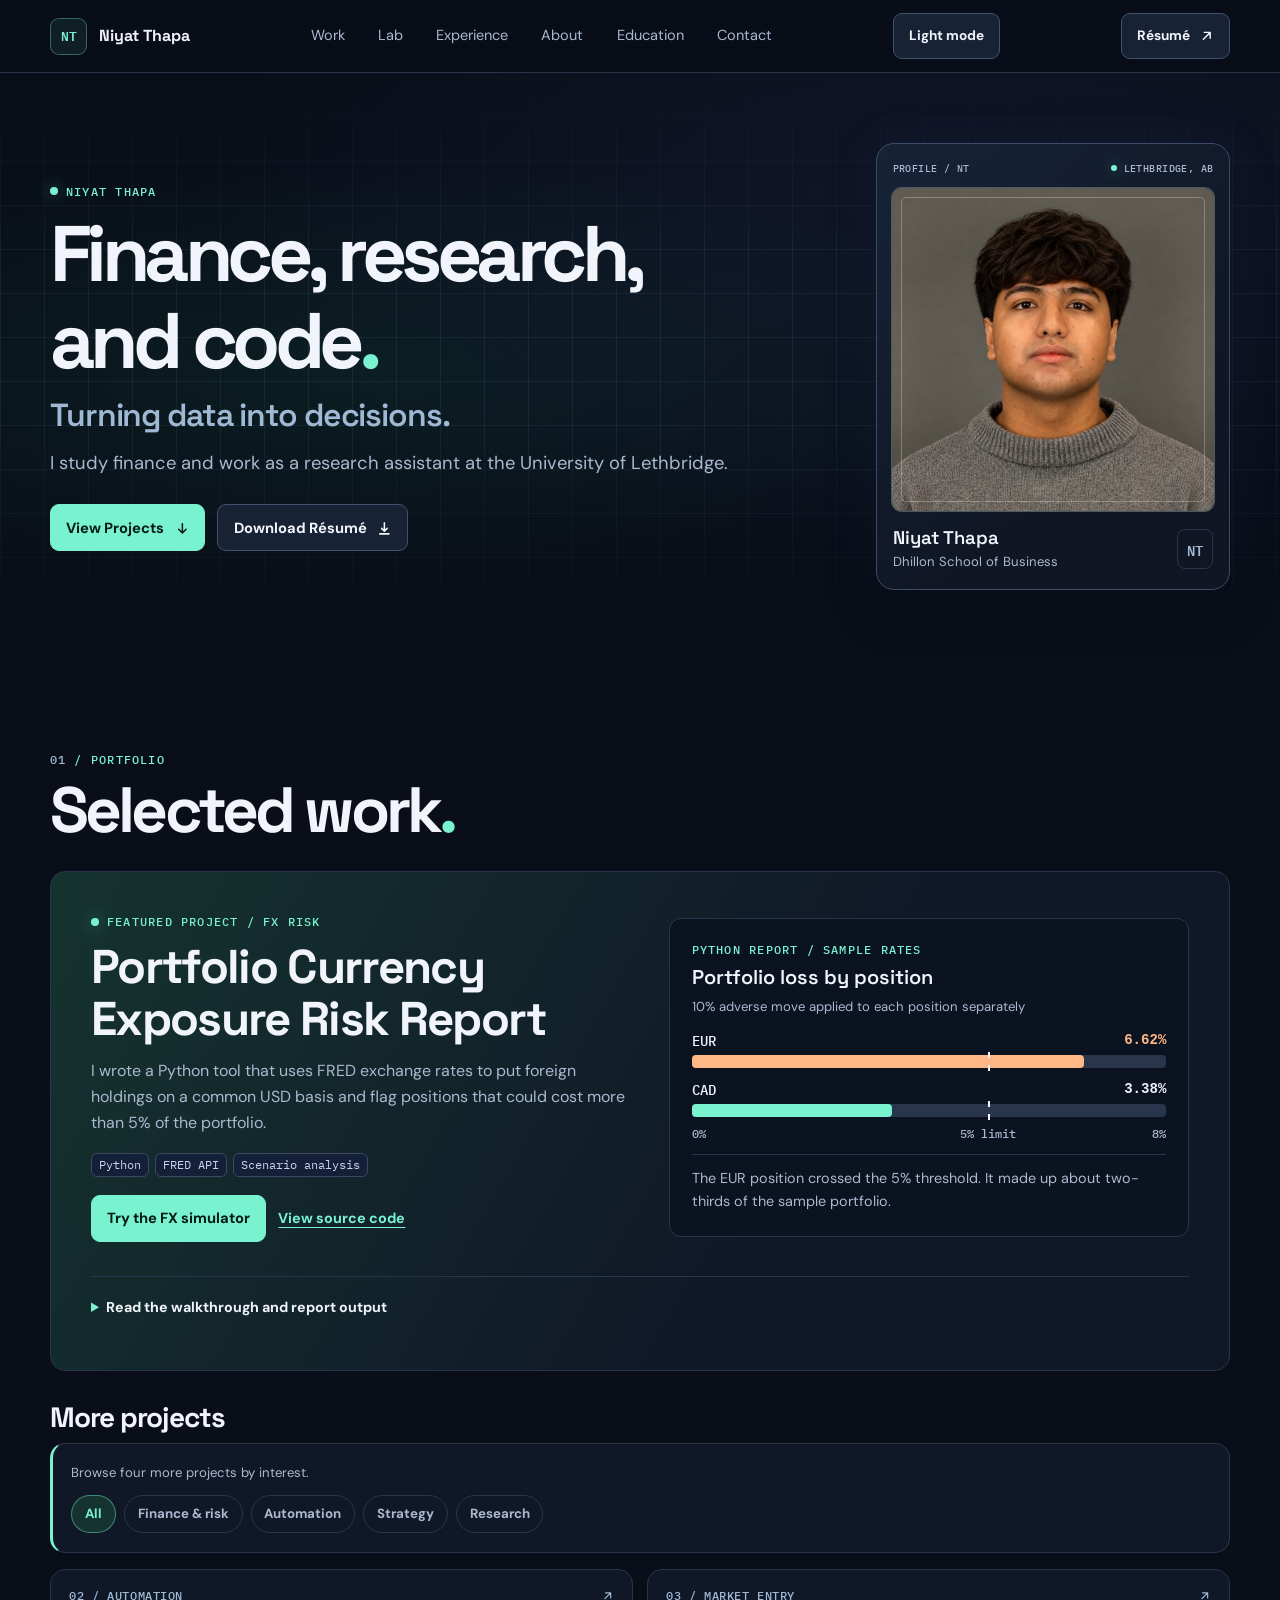
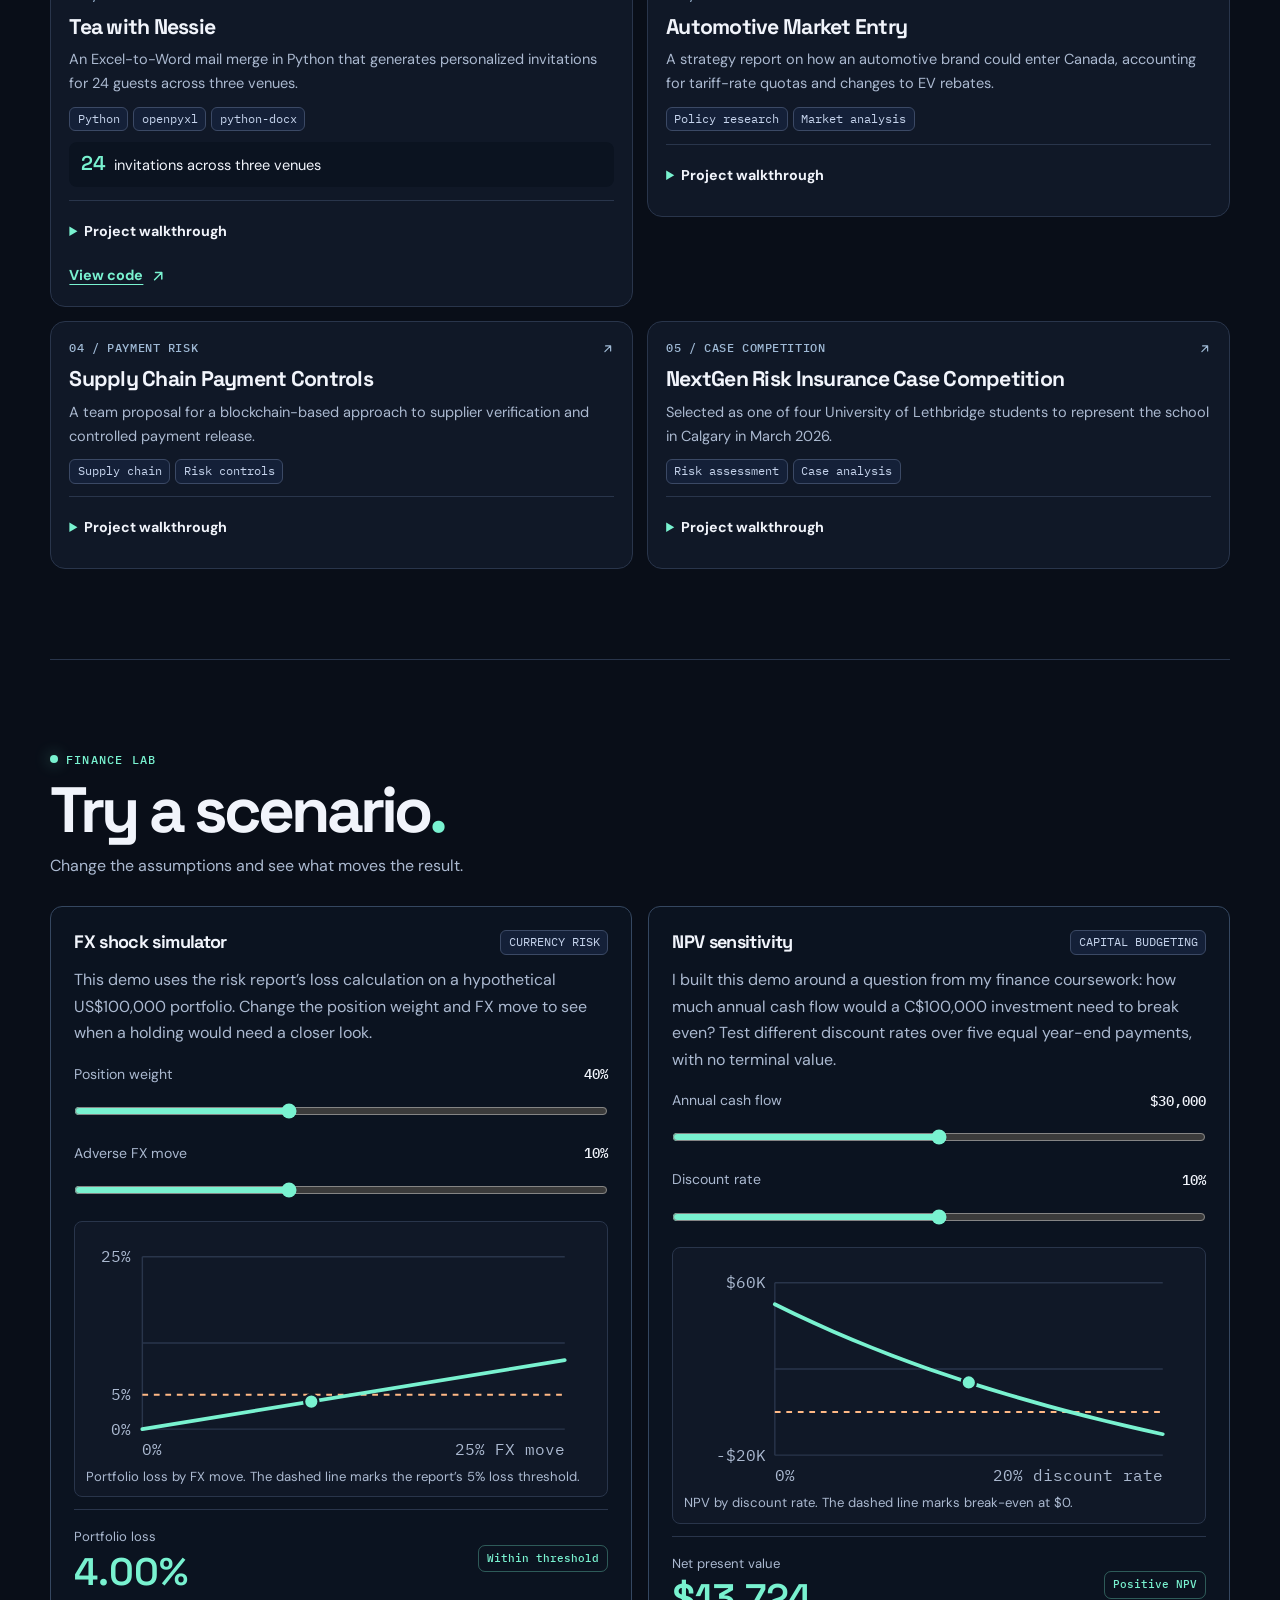
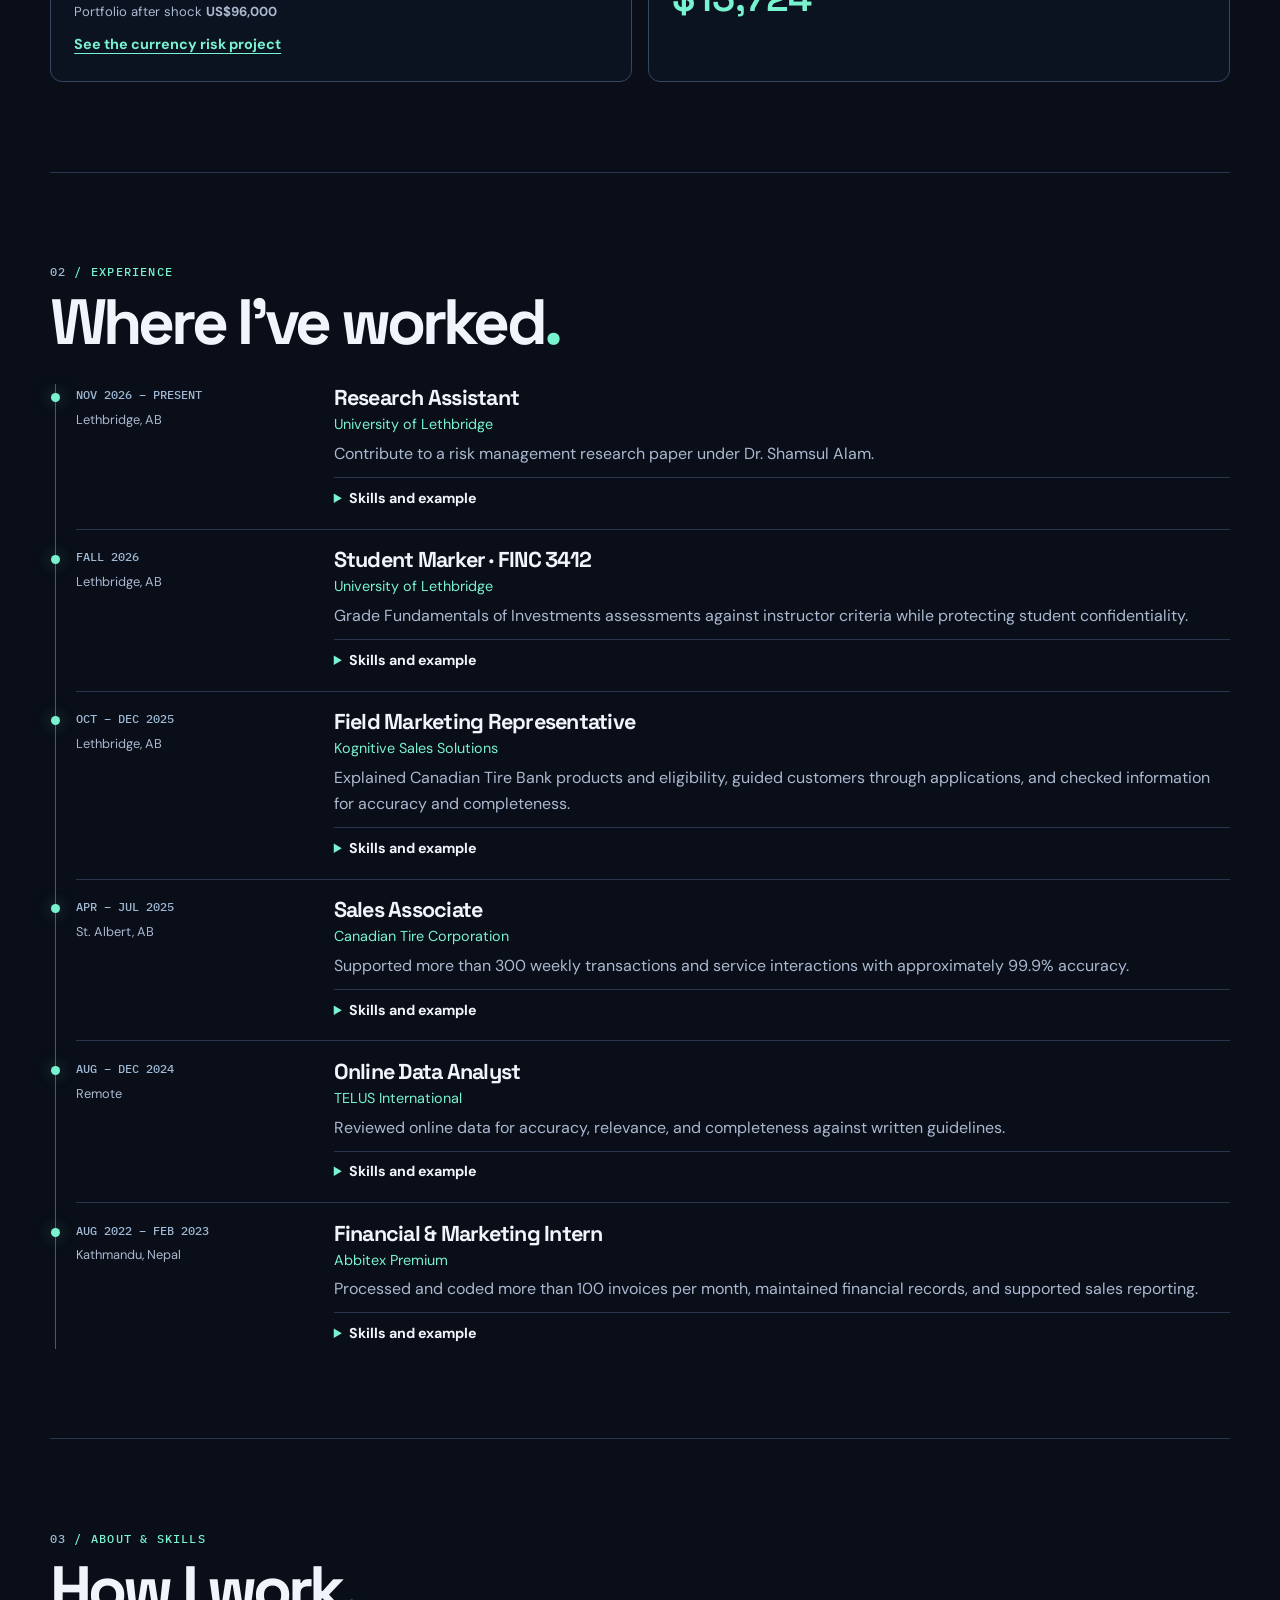
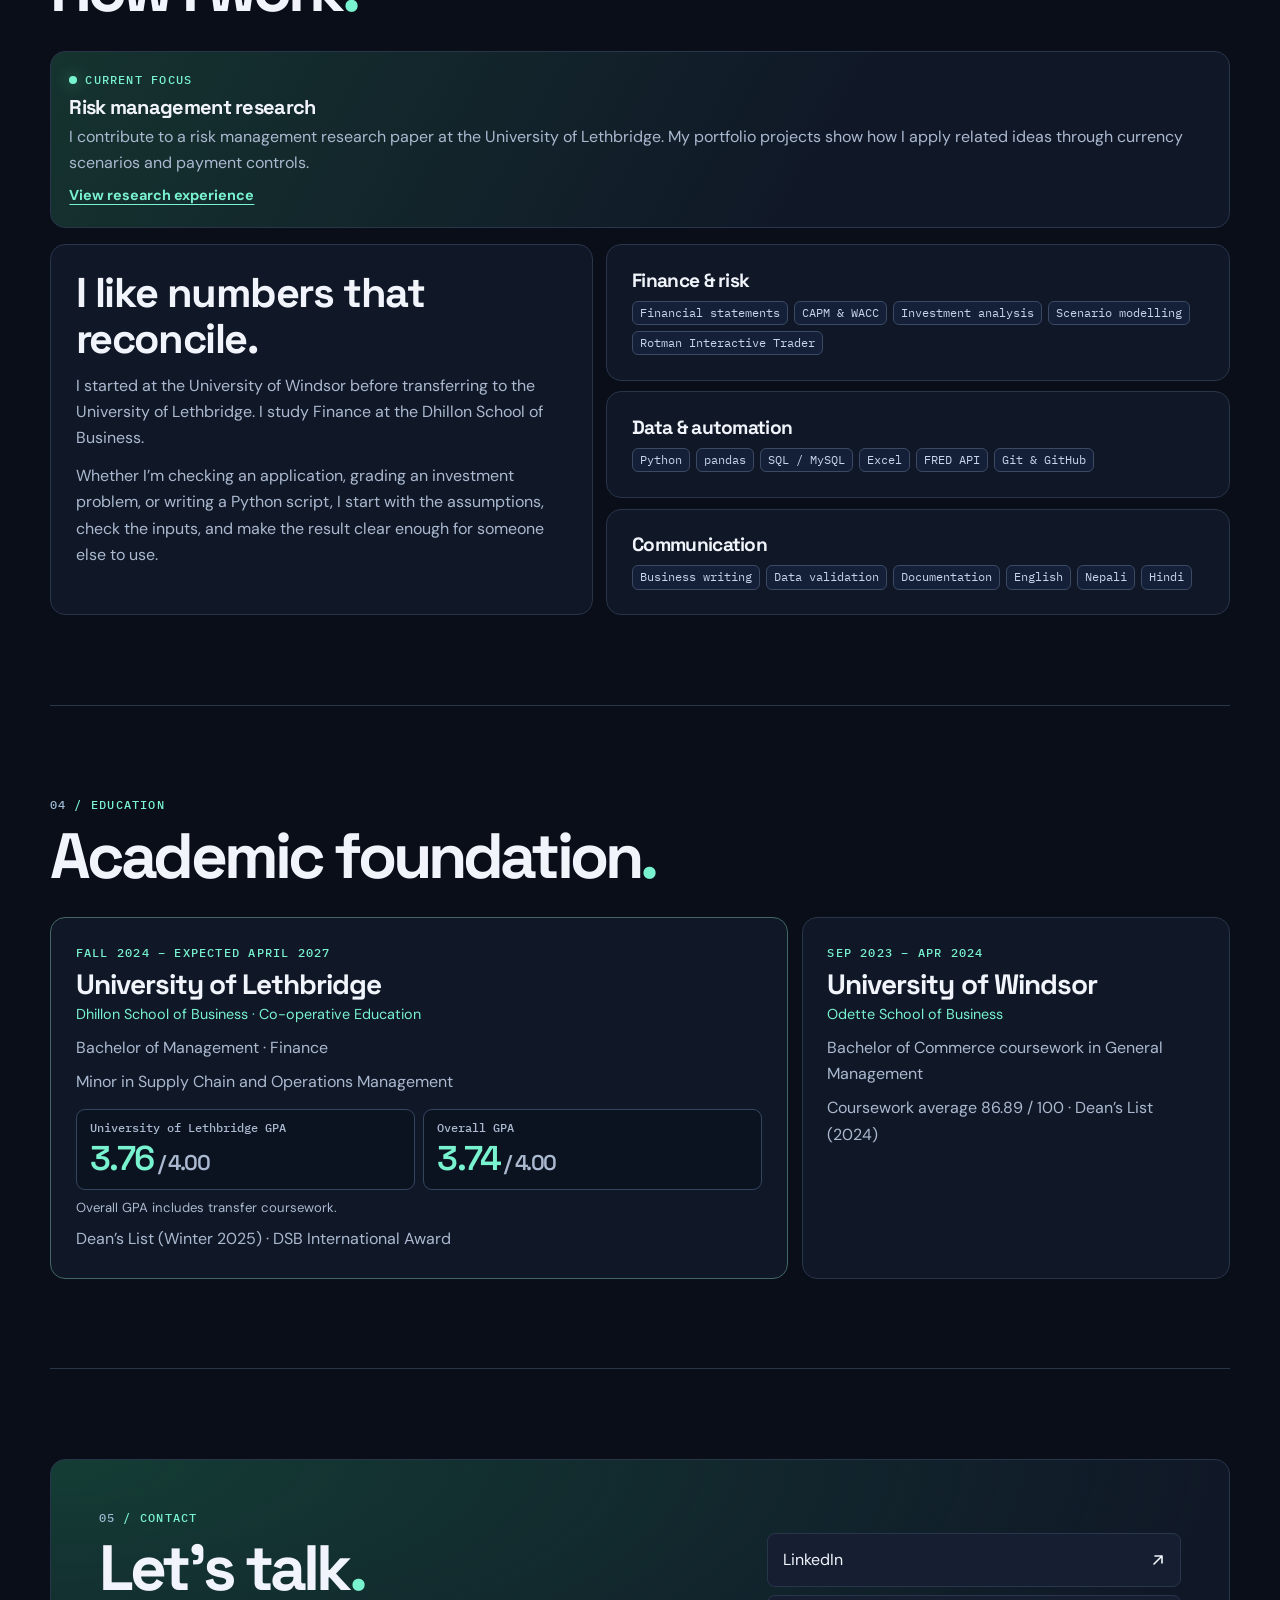
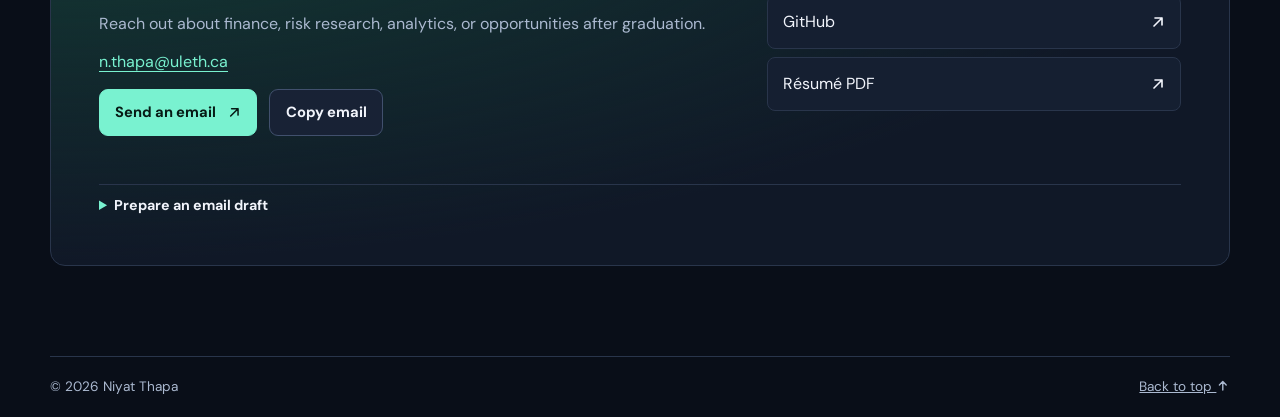
==== commit ad7d62f1: "Feature the currency risk project on the portfolio homepage" ====
--- a/index.html
+++ b/index.html
@@ -15,14 +15,14 @@
   <link rel="preconnect" href="https://fonts.googleapis.com">
   <link rel="preconnect" href="https://fonts.gstatic.com" crossorigin>
   <link href="https://fonts.googleapis.com/css2?family=DM+Sans:wght@400;500;600;700&family=Space+Grotesk:wght@400;500;600;700&family=IBM+Plex+Mono:wght@400;500;600&display=swap" rel="stylesheet">
-  <link rel="stylesheet" href="style.css?v=work-lab">
+  <link rel="stylesheet" href="style.css?v=featured-work">
   <script>
     try {
       const theme = localStorage.getItem("portfolio-theme");
       if (theme === "light") document.documentElement.dataset.theme = theme;
     } catch {}
   </script>
-  <script src="script.js?v=work-lab" defer></script>
+  <script src="script.js?v=featured-work" defer></script>
 </head>
 <body>
   <a class="skip" href="#main">Skip to content</a>
@@ -43,13 +43,13 @@
     <section id="home" class="hero">
       <div class="hero-grid wrap">
         <div class="hero-copy">
-          <p class="kicker"><span class="signal"></span> FINANCE / RISK / ANALYTICS</p>
-          <h1>Niyat Thapa<span class="hero-dot">.</span></h1>
-          <p class="hero-title">From financial data<br>to <em>clear decisions.</em></p>
-          <p class="hero-intro">Finance student and research assistant at the University of Lethbridge. I build Python tools for currency risk and document automation, and contribute to research on risk management.</p>
+          <p class="kicker"><span class="signal"></span> NIYAT THAPA</p>
+          <h1>Finance, research, and code<span class="hero-dot">.</span></h1>
+          <p class="hero-title">Turning data into decisions.</p>
+          <p class="hero-intro">I study finance and work as a research assistant at the University of Lethbridge.</p>
           <div class="actions">
-            <a class="button button-primary" href="#work">Explore my work <svg class="icon" aria-hidden="true" width="16" height="16" viewBox="0 0 16 16" fill="none" stroke="currentColor" stroke-width="1.65" stroke-linecap="round" stroke-linejoin="round"><path d="M8 3v10m-4-4 4 4 4-4"/></svg></a>
-            <a class="button" href="niyat-thapa-resume.pdf?v=academic-update" target="_blank" rel="noopener">View résumé <svg class="icon" aria-hidden="true" width="16" height="16" viewBox="0 0 16 16" fill="none" stroke="currentColor" stroke-width="1.65" stroke-linecap="round" stroke-linejoin="round"><path d="M4 12 12 4M5 4h7v7"/></svg></a>
+            <a class="button button-primary" href="#work">View Projects <svg class="icon" aria-hidden="true" width="16" height="16" viewBox="0 0 16 16" fill="none" stroke="currentColor" stroke-width="1.65" stroke-linecap="round" stroke-linejoin="round"><path d="M8 3v10m-4-4 4 4 4-4"/></svg></a>
+            <a class="button" href="niyat-thapa-resume.pdf?v=academic-update" download="Niyat-Thapa-Resume.pdf">Download Résumé <svg class="icon" aria-hidden="true" width="16" height="16" viewBox="0 0 16 16" fill="none" stroke="currentColor" stroke-width="1.65" stroke-linecap="round" stroke-linejoin="round"><path d="M8 2v9m-3-3 3 3 3-3M3 14h10"/></svg></a>
           </div>
         </div>
         <figure class="profile">
@@ -60,22 +60,63 @@
           <figcaption><div><strong>Niyat Thapa</strong><span>Dhillon School of Business</span></div><span class="profile-badge" aria-hidden="true">NT</span></figcaption>
         </figure>
       </div>
-      <div class="metrics wrap" aria-label="Portfolio highlights">
-        <div><strong>Finance</strong><p>Bachelor of Management</p></div>
-        <div><strong>5</strong><p>Selected projects</p></div>
-        <div><strong>Apr ’27</strong><p>Expected graduation</p></div>
-      </div>
     </section>
 
     <section class="section wrap" id="work">
       <div class="section-head">
         <p class="kicker"><span>01</span> / PORTFOLIO</p>
         <h2>Selected work<span class="hero-dot">.</span></h2>
-        <p>Financial risk, process automation, and business strategy applied to practical problems.</p>
-      </div>
+      </div>
+      <article class="featured-project panel" id="currency-risk" aria-labelledby="currency-risk-title">
+        <div class="feature-copy">
+          <p class="kicker"><span class="signal"></span> FEATURED PROJECT / FX RISK</p>
+          <h3 id="currency-risk-title">Portfolio Currency Exposure Risk Report</h3>
+          <p>I wrote a Python tool that uses FRED exchange rates to put foreign holdings on a common USD basis and flag positions that could cost more than 5% of the portfolio.</p>
+          <ul class="tags"><li>Python</li><li>FRED API</li><li>Scenario analysis</li></ul>
+          <div class="actions">
+            <a class="button button-primary" href="#fx">Try the FX simulator</a>
+            <a class="text-link" href="https://github.com/Immortal-Ancestor/currency-risk-report" target="_blank" rel="noopener">View source code</a>
+          </div>
+        </div>
+        <figure class="feature-chart">
+          <figcaption>
+            <span class="kicker">PYTHON REPORT / SAMPLE RATES</span>
+            <strong>Portfolio loss by position</strong>
+            <span class="small">10% adverse move applied to each position separately</span>
+          </figcaption>
+          <div class="feature-bar is-flagged">
+            <div><span>EUR</span><strong>6.62%</strong></div>
+            <div class="feature-track" aria-hidden="true"><span style="width: 82.7%"></span></div>
+          </div>
+          <div class="feature-bar">
+            <div><span>CAD</span><strong>3.38%</strong></div>
+            <div class="feature-track" aria-hidden="true"><span style="width: 42.3%"></span></div>
+          </div>
+          <div class="feature-scale" aria-hidden="true"><span>0%</span><span>5% limit</span><span>8%</span></div>
+          <p class="feature-takeaway">The EUR position crossed the 5% threshold. It made up about two-thirds of the sample portfolio.</p>
+        </figure>
+        <details class="walkthrough feature-walkthrough">
+          <summary>Read the walkthrough and report output</summary>
+          <dl>
+            <div><dt>Problem</dt><dd>Which holdings could cause a material loss if their currencies weakened against the US dollar?</dd></div>
+            <div><dt>My contribution</dt><dd>For DGTR 3720, I wrote the rate conversion, stress test, and risk flagging logic.</dd></div>
+            <div><dt>Method</dt><dd>Convert each holding to USD, apply a 10% adverse move, and divide its loss by the total portfolio value.</dd></div>
+            <div><dt>Result</dt><dd>The report ranks holdings by portfolio weight. In the sample run, the EUR holding was the only one flagged.</dd></div>
+          </dl>
+          <table class="sample-report">
+            <caption>Python report output for a US$99,750 portfolio with sample rates</caption>
+            <thead><tr><th scope="col">Currency</th><th scope="col">Value (USD)</th><th scope="col">Loss (USD)</th><th scope="col">Status</th></tr></thead>
+            <tbody>
+              <tr><th scope="row">EUR</th><td>$66,000</td><td>$6,600</td><td>Warning</td></tr>
+              <tr><th scope="row">CAD</th><td>$33,750</td><td>$3,375</td><td>OK</td></tr>
+            </tbody>
+          </table>
+        </details>
+      </article>
+      <h3 class="more-work">More projects</h3>
       <div class="explore panel" hidden>
-        <div><h3>Explore by interest</h3><p id="interest-note" class="small" aria-live="polite">Browse five projects in finance, strategy and automation.</p></div>
-        <div class="filters" role="group" aria-label="Explore by interest">
+        <div><p id="interest-note" class="small" aria-live="polite">Browse four more projects by interest.</p></div>
+        <div class="filters" role="group" aria-label="Filter more projects by interest">
         <button type="button" data-filter="all" aria-pressed="true">All</button>
         <button type="button" data-filter="finance" aria-pressed="false">Finance &amp; risk</button>
         <button type="button" data-filter="automation" aria-pressed="false">Automation</button>
@@ -85,32 +126,6 @@
         <a class="text-link" id="interest-experience" href="#experience" hidden>See related experience</a>
       </div>
       <div class="projects" id="projects">
-        <article class="project panel" data-category="finance automation">
-          <div class="project-id"><span>01 / FX RISK</span><svg class="icon" aria-hidden="true" width="16" height="16" viewBox="0 0 16 16" fill="none" stroke="currentColor" stroke-width="1.65" stroke-linecap="round" stroke-linejoin="round"><path d="M4 12 12 4M5 4h7v7"/></svg></div>
-          <h3>Portfolio Currency Exposure Risk Report</h3>
-          <p>A Python report that uses FRED exchange rates to convert positions to USD, model a 10% adverse move, and flag material exposures.</p>
-          <ul class="tags"><li>Python</li><li>FRED API</li><li>Scenario analysis</li></ul>
-          <p class="project-proof"><strong>5%</strong> portfolio loss threshold</p>
-          <details class="walkthrough">
-            <summary>Project walkthrough</summary>
-            <dl>
-                <div><dt>Problem</dt><dd>How much could a currency move cost the whole portfolio?</dd></div>
-                <div><dt>My contribution</dt><dd>Built the conversion, scenario and flagging logic for Data Transformation (DGTR 3720).</dd></div>
-                <div><dt>Method</dt><dd>Convert positions to USD, calculate each portfolio weight, then apply a 10% adverse move.</dd></div>
-                <div><dt>Result</dt><dd>The report ranks positions and flags any single exposure whose loss exceeds 5% of the portfolio.</dd></div>
-            </dl>
-            <figure class="project-output">
-                <figcaption>Report excerpt · generated with sample rates</figcaption>
-                <pre tabindex="0">CURRENCY     USD VALUE    WEIGHT     10% LOSS  STATUS
-EUR          $  66,000     66.2%     $  6,600  WARNING
-CAD          $  33,750     33.8%     $  3,375  OK
-
-TOTAL PORTFOLIO (USD)      $99,750</pre>
-              </figure>
-              <a class="text-link" href="#fx">Try the FX scenario</a>
-          </details>
-          <a class="text-link" href="https://github.com/Immortal-Ancestor/currency-risk-report" target="_blank" rel="noopener">View code <svg class="icon" aria-hidden="true" width="16" height="16" viewBox="0 0 16 16" fill="none" stroke="currentColor" stroke-width="1.65" stroke-linecap="round" stroke-linejoin="round"><path d="M4 12 12 4M5 4h7v7"/></svg></a>
-        </article>
         <article class="project panel" data-category="automation">
           <div class="project-id"><span>02 / AUTOMATION</span><svg class="icon" aria-hidden="true" width="16" height="16" viewBox="0 0 16 16" fill="none" stroke="currentColor" stroke-width="1.65" stroke-linecap="round" stroke-linejoin="round"><path d="M4 12 12 4M5 4h7v7"/></svg></div>
           <h3>Tea with Nessie</h3>
@@ -193,7 +208,7 @@
       <div class="lab-grid">
         <article class="simulator panel" id="fx" aria-labelledby="sim-title">
           <div class="sim-top"><h3 id="sim-title">FX shock simulator</h3><span class="tag">CURRENCY RISK</span></div>
-          <p>Start with a hypothetical US$100,000 portfolio. Adjust the size of one foreign currency position and the adverse FX move.</p>
+          <p>This demo uses the risk report’s loss calculation on a hypothetical US$100,000 portfolio. Change the position weight and FX move to see when a holding would need a closer look.</p>
           <div class="sim-inputs" hidden>
             <div class="range-row">
               <label for="exposure">Position weight</label><output id="exposure-value" for="exposure">40%</output>
@@ -217,11 +232,11 @@
           </figure>
           <div class="sim-result" aria-live="polite"><div><span class="small">Portfolio loss</span><strong id="loss">4.00%</strong></div><span class="sim-status" id="risk-status">Within threshold</span></div>
           <p class="small">Portfolio after shock <strong id="fx-value">US$96,000</strong></p>
-          <a class="text-link" href="https://github.com/Immortal-Ancestor/currency-risk-report" target="_blank" rel="noopener">View the Python project</a>
+          <a class="text-link" href="#currency-risk">See the currency risk project</a>
         </article>
         <article class="simulator panel" id="npv" aria-labelledby="npv-title">
           <div class="sim-top"><h3 id="npv-title">NPV sensitivity</h3><span class="tag">CAPITAL BUDGETING</span></div>
-          <p>Test a hypothetical C$100,000 investment with five equal cash flows paid at year end and no terminal value.</p>
+          <p>I built this demo around a question from my finance coursework: how much annual cash flow would a C$100,000 investment need to break even? Test different discount rates over five equal year-end payments, with no terminal value.</p>
           <div class="sim-inputs" hidden>
             <div class="range-row">
               <label for="cash-flow">Annual cash flow</label><output id="cash-value" for="cash-flow">$30,000</output>
--- a/style.css
+++ b/style.css
@@ -49,7 +49,7 @@
 .read-progress { position: absolute; inset: auto 0 -1px; height: 2px; background: linear-gradient(90deg, var(--accent), var(--secondary)); transform-origin: left; transform: scaleX(var(--progress, 0)); }
 .menu { color: var(--text); background: var(--panel); border: 1px solid var(--line); border-radius: 8px; padding: .42rem .8rem; }
 
-.hero { position: relative; isolation: isolate; padding: clamp(3.75rem, 8vw, 7.25rem) 0 2.25rem; }
+.hero { position: relative; isolation: isolate; padding-block: clamp(2.5rem, 5.5vw, 5rem); }
 .hero::before, .hero::after { content: ""; position: absolute; inset: 0; z-index: -1; pointer-events: none; }
 .hero::before { background: radial-gradient(ellipse at 75% 25%, #303c752e, transparent 57%), radial-gradient(ellipse at 26% 51%, #13604b31, transparent 52%); }
 .hero::after {
@@ -57,16 +57,15 @@
   background-size: 44px 44px;
   mask-image: linear-gradient(transparent, #000 30%, #000 60%, transparent);
 }
-.hero-grid { display: grid; grid-template-columns: minmax(0, 1.55fr) minmax(260px, .85fr); align-items: center; gap: clamp(2rem, 6vw, 6rem); }
+.hero-grid { display: grid; grid-template-columns: minmax(0, 1fr) minmax(240px, 30%); align-items: center; gap: clamp(2rem, 6vw, 6rem); }
 .hero-copy { padding-block: 1rem; }
 .kicker { display: flex; align-items: center; gap: .5rem; font: 500 .76rem/1.6 var(--mono); letter-spacing: .10em; color: var(--accent); }
 .kicker > span:not(.signal) { color: var(--secondary); }
 .signal { flex: none; display: inline-block; width: 8px; height: 8px; border-radius: 50%; background: var(--accent); box-shadow: 0 0 16px #79f2d07d; }
-h1 { font-size: clamp(3.6rem, 8.2vw, 7.1rem); letter-spacing: -.085em; margin: .65rem 0 .75rem; }
+h1 { max-width: 15ch; font-size: clamp(2.65rem, 6.15vw, 5.3rem); letter-spacing: -.07em; margin: .65rem 0 .75rem; text-wrap: balance; }
 .hero-dot { color: var(--accent); }
-.hero-title { font: 600 clamp(1.65rem, 3.6vw, 3.1rem)/1.05 var(--display); letter-spacing: -.045em; color: var(--text); }
-.hero-title em { font-style: normal; color: var(--secondary); }
-.hero-intro { max-width: 49ch; margin-top: 1.35rem; font-size: clamp(1rem, 1.65vw, 1.15rem); }
+.hero-title { font: 600 clamp(1.3rem, 2.5vw, 2rem)/1.2 var(--display); letter-spacing: -.035em; color: var(--secondary); }
+.hero-intro { max-width: 55ch; margin-top: .85rem; font-size: clamp(1rem, 1.65vw, 1.15rem); }
 .actions { display: flex; gap: .75rem; flex-wrap: wrap; margin-top: 1.6rem; }
 .button { display: inline-flex; align-items: center; justify-content: center; gap: .65rem; min-height: 46px; padding: .65rem .95rem; text-decoration: none; border: 1px solid #41506d; border-radius: 9px; background: #182235; color: var(--text); font-weight: 700; font-size: .92rem; transition: border-color .18s, background-color .18s, transform .18s; }
 .button:hover { border-color: var(--accent); transform: translateY(-2px); }
@@ -84,12 +83,8 @@
 .profile figcaption strong { font: 600 1.15rem var(--display); }
 .profile figcaption div > span { color: var(--muted); font-size: .82rem; margin-top: .15rem; }
 .profile-badge { color: var(--secondary); font: 600 .88rem var(--mono); border: 1px solid var(--line); border-radius: 8px; padding: .45rem .55rem; }
-.metrics { display: grid; grid-template-columns: repeat(3, minmax(0, 1fr)); border: 1px solid var(--line); background: #101827d9; border-radius: 14px; margin-top: clamp(2rem, 4vw, 3.5rem); }
-.metrics > div { padding: 1rem clamp(.8rem, 2.9vw, 1.8rem); }
-.metrics > div + div { border-left: 1px solid var(--line); }
-.metrics strong, .gpas dd { font: 600 clamp(1.4rem, 3vw, 2.15rem)/1.2 var(--display); letter-spacing: -.04em; }
-.metrics strong span, .gpas dd span { font-size: .62em; color: var(--muted); }
-.metrics p { font-size: .83rem; }
+.gpas dd { font: 600 clamp(1.4rem, 3vw, 2.15rem)/1.2 var(--display); letter-spacing: -.04em; }
+.gpas dd span { font-size: .62em; color: var(--muted); }
 
 .section { padding-block: clamp(3.5rem, 7vw, 6rem); }
 .section + .section { border-top: 1px solid var(--line); }
@@ -106,7 +101,7 @@
 .range-row { display: grid; grid-template-columns: 1fr auto; align-items: center; gap: .2rem .5rem; margin-bottom: .55rem; }
 .range-row label { color: var(--muted); font-size: .88rem; }
 .range-row output { font: 500 .86rem var(--mono); }
-.range-row input { grid-column: 1 / -1; width: 100%; margin: 0; accent-color: var(--accent); height: 28px; cursor: pointer; }
+.range-row input { grid-column: 1 / -1; width: 100%; margin: 0; accent-color: var(--accent); height: 44px; cursor: pointer; }
 .sim-result { padding-top: .8rem; border-top: 1px solid var(--line); margin-top: .75rem; }
 .sim-result strong { display: block; color: var(--accent); font: 600 clamp(1.65rem, 4vw, 2.4rem)/1.15 var(--display); }
 .sim-status { color: var(--accent); border: 1px solid #79f2d052; border-radius: 7px; padding: .32rem .5rem; font: 500 .69rem/1.4 var(--mono); text-align: center; }
@@ -117,7 +112,7 @@
 .filters button { color: var(--muted); background: var(--panel); border: 1px solid var(--line); padding: .45rem .8rem; border-radius: 999px; font-size: .83rem; font-weight: 700; }
 .filters button[aria-pressed="true"] { color: var(--accent); border-color: #79f2d075; background: var(--highlight); }
 .filters button:hover { color: var(--text); border-color: var(--secondary); }
-.projects { display: grid; grid-template-columns: repeat(3, minmax(0, 1fr)); gap: .85rem; }
+.projects { display: grid; grid-template-columns: repeat(2, minmax(0, 1fr)); gap: .85rem; align-items: start; }
 .project { padding: 1.15rem; display: flex; flex-direction: column; gap: .65rem; transition: background-color .2s, border-color .2s; }
 .project:hover, .project:focus-within { border-color: #6476aa; background: var(--panel-raised); }
 .project-id { display: flex; align-items: center; justify-content: space-between; gap: .6rem; color: var(--secondary); font: 500 .72rem/1.4 var(--mono); letter-spacing: .05em; }
@@ -174,25 +169,21 @@
 .footer { display: flex; justify-content: space-between; gap: .75rem; border-top: 1px solid var(--line); padding-block: 1.2rem; font-size: .85rem; color: var(--muted); }
 .footer a:hover { color: var(--accent); }
 
-@media (max-width: 900px) {
-  .projects { grid-template-columns: repeat(2, minmax(0, 1fr)); }
-}
 @media (max-width: 720px) {
   html { scroll-padding-top: 78px; }
   .wrap { width: min(calc(100% - 2rem), var(--width)); }
   .nav-wrap { min-height: 62px; gap: .6rem; flex-wrap: wrap; padding-block: .5rem; }
   .hero-grid { grid-template-columns: 1fr; gap: 1.25rem; }
   .hero-copy { padding: 0; }
-  .profile { width: min(100%, 370px); }
+  .profile { display: grid; grid-template-columns: minmax(0, 96px) 1fr; align-items: center; width: min(100%, 370px); gap: .75rem; }
+  .profile-top, .profile-badge { display: none; }
+  .profile figcaption { padding: 0; }
   .about-grid, .education-grid, .contact { grid-template-columns: 1fr; }
   .timeline article { grid-template-columns: 1fr; gap: .35rem; }
   .time { grid-template-columns: auto 1fr; align-items: center; gap: .55rem; }
 }
 @media (max-width: 480px) {
   .projects, .contact-draft form { grid-template-columns: 1fr; }
-  .metrics p { font-size: .74rem; line-height: 1.3; }
-  .metrics strong { font-size: 1.32rem; }
-  .metrics strong span { display: none; }
   .footer { font-size: .78rem; }
 }
 @media (prefers-reduced-motion: reduce) {
@@ -203,23 +194,54 @@
 .icon { display: inline-block; flex: none; width: 1em; height: 1em; vertical-align: -.1em; }
 
 /* Project discovery and the finance lab */
+.featured-project {
+  display: grid;
+  grid-template-columns: minmax(0, 1.05fr) minmax(0, 1fr);
+  align-items: center;
+  gap: clamp(1rem, 3vw, 2rem);
+  padding: clamp(1rem, 3.5vw, 2.5rem);
+  background: linear-gradient(120deg, var(--highlight), var(--panel) 62%);
+}
+.feature-copy h3 { font-size: clamp(1.8rem, 3.7vw, 3rem); margin: .55rem 0 .8rem; text-wrap: balance; }
+.feature-copy .tags { margin-top: 1rem; }
+.feature-copy .actions { align-items: center; margin-top: 1.1rem; }
+.feature-copy .text-link { min-height: 44px; }
+.feature-chart { padding: clamp(.85rem, 2vw, 1.35rem); border: 1px solid var(--line); border-radius: 12px; background: var(--inset); }
+.feature-chart figcaption > strong { display: block; margin: .3rem 0 .15rem; font: 600 1.25rem var(--display); }
+.feature-bar { margin-top: .8rem; }
+.feature-bar > div:first-child { display: flex; justify-content: space-between; color: var(--text); font: 500 .88rem var(--mono); }
+.feature-bar.is-flagged strong { color: var(--warn); }
+.feature-track { position: relative; height: 13px; margin-top: .32rem; border-radius: 4px; background: var(--line); }
+.feature-track span { display: block; height: 100%; border-radius: inherit; background: var(--accent); }
+.feature-bar.is-flagged .feature-track span { background: var(--warn); }
+/* The report threshold is 5% on a chart that runs from 0% to 8%. */
+.feature-track::after, .feature-scale span:nth-child(2) { position: absolute; left: 62.5%; }
+.feature-track::after { content: ""; top: -3px; bottom: -3px; border-left: 2px dashed var(--text); }
+.feature-scale { position: relative; display: flex; justify-content: space-between; margin: .55rem 0 .8rem; color: var(--muted); font: 500 .72rem var(--mono); }
+.feature-scale span:nth-child(2) { transform: translateX(-50%); }
+.feature-takeaway { border-top: 1px solid var(--line); padding-top: .75rem; font-size: .9rem; }
+.feature-walkthrough { grid-column: 1 / -1; }
+.feature-walkthrough dl { grid-template-columns: repeat(2, minmax(0, 1fr)); }
+.sample-report { width: 100%; border-collapse: collapse; color: var(--text); font-size: .82rem; font-variant-numeric: tabular-nums; }
+.sample-report caption { padding-bottom: .4rem; text-align: left; color: var(--muted); }
+.sample-report :is(th, td) { padding: .35rem .25rem; border-bottom: 1px solid var(--line); text-align: right; }
+.sample-report :is(th, td):first-child { text-align: left; }
+.more-work { margin: 1.9rem 0 .65rem; }
 .explore, .current-focus { padding: 1.15rem; margin-bottom: 1rem; }
 .explore { border-left: 3px solid var(--accent); }
-.explore h3, .current-focus h3 { font-size: 1.25rem; margin-bottom: .35rem; }
+.current-focus h3 { font-size: 1.25rem; margin-bottom: .35rem; }
 .explore .filters { margin: .7rem 0 0; }
 .explore > a { margin-top: .65rem; }
-.projects { grid-template-columns: repeat(6, minmax(0, 1fr)); align-items: start; }
-.project { grid-column: span 2; min-width: 0; }
-.projects:not(.is-filtered) .project:nth-child(-n+2) { grid-column: span 3; }
+.project { min-width: 0; }
 .project .project-proof { color: var(--text); padding: .55rem .75rem; background: var(--inset); border-radius: 8px; }
 .project-proof strong { color: var(--accent); margin-right: .25rem; font: 600 1.25rem var(--display); }
 .walkthrough { margin-top: .15rem; }
 .walkthrough dl { display: grid; gap: .55rem; margin: .7rem 0; }
 .walkthrough dt { font: 600 .73rem var(--mono); color: var(--accent); margin-bottom: .12rem; }
 .walkthrough dd { color: var(--muted); font-size: .88rem; }
+.walkthrough summary { min-height: 44px; align-content: center; }
 .project-output { background: var(--inset); border: 1px solid var(--line); border-radius: 8px; margin: .7rem 0; padding: .65rem; }
 .project-output figcaption { color: var(--text); font-size: .77rem; font-weight: 700; }
-.project-output pre { overflow-x: auto; margin: .4rem 0 0; font: .72rem/1.65 var(--mono); color: var(--muted); }
 .output-list { list-style: none; margin: .35rem 0 0; padding: 0; }
 .output-list li { display: flex; justify-content: space-between; gap: .55rem; border-top: 1px solid var(--line); padding: .23rem 0; font-size: .79rem; }
 .output-list strong { color: var(--accent); }
@@ -263,17 +285,13 @@
 [data-theme="light"] .site-header { background: #f8f7f2f0; }
 [data-theme="light"] .hero::before { background: radial-gradient(ellipse at 30% 48%, #cfede2, transparent 65%); }
 [data-theme="light"] .profile { background: var(--panel); border-color: var(--line); box-shadow: 0 16px 40px #142e3122; }
-[data-theme="light"] .metrics, [data-theme="light"] .button:not(.button-primary) { background: var(--panel); border-color: var(--line); }
+[data-theme="light"] .button:not(.button-primary) { background: var(--panel); border-color: var(--line); }
 [data-theme="light"] .button-primary:hover { background: #005647; }
 [data-theme="light"] .text-link:hover { color: #004839; }
 [data-theme="light"] .tags li, [data-theme="light"] .tag { background: var(--inset); color: var(--secondary); border-color: var(--line); }
 [data-theme="light"] .simulator, [data-theme="light"] .gpas > div, [data-theme="light"] .primary-edu { border-color: var(--line); }
 [data-theme="light"] .contact { background: radial-gradient(ellipse at top left, var(--highlight), transparent 70%), var(--panel); }
 
-@media (max-width: 900px) {
-  .projects { grid-template-columns: repeat(2, minmax(0, 1fr)); }
-  .project, .projects:not(.is-filtered) .project:nth-child(-n+2) { grid-column: auto; }
-}
 @media (max-width: 850px) {
   .nav-wrap { min-height: 62px; gap: .6rem; flex-wrap: wrap; padding-block: .5rem; }
   .menu { margin-left: auto; }
@@ -282,9 +300,9 @@
   .site-header nav a { font-size: .84rem; }
 }
 @media (max-width: 720px) {
-  .lab-grid { grid-template-columns: 1fr; }
+  .lab-grid, .featured-project, .feature-walkthrough dl { grid-template-columns: minmax(0, 1fr); }
+  .chart-label { font-size: 13px; }
 }
 @media (max-width: 480px) {
-  .projects { grid-template-columns: 1fr; }
   .sim-top { flex-wrap: wrap; }
 }
